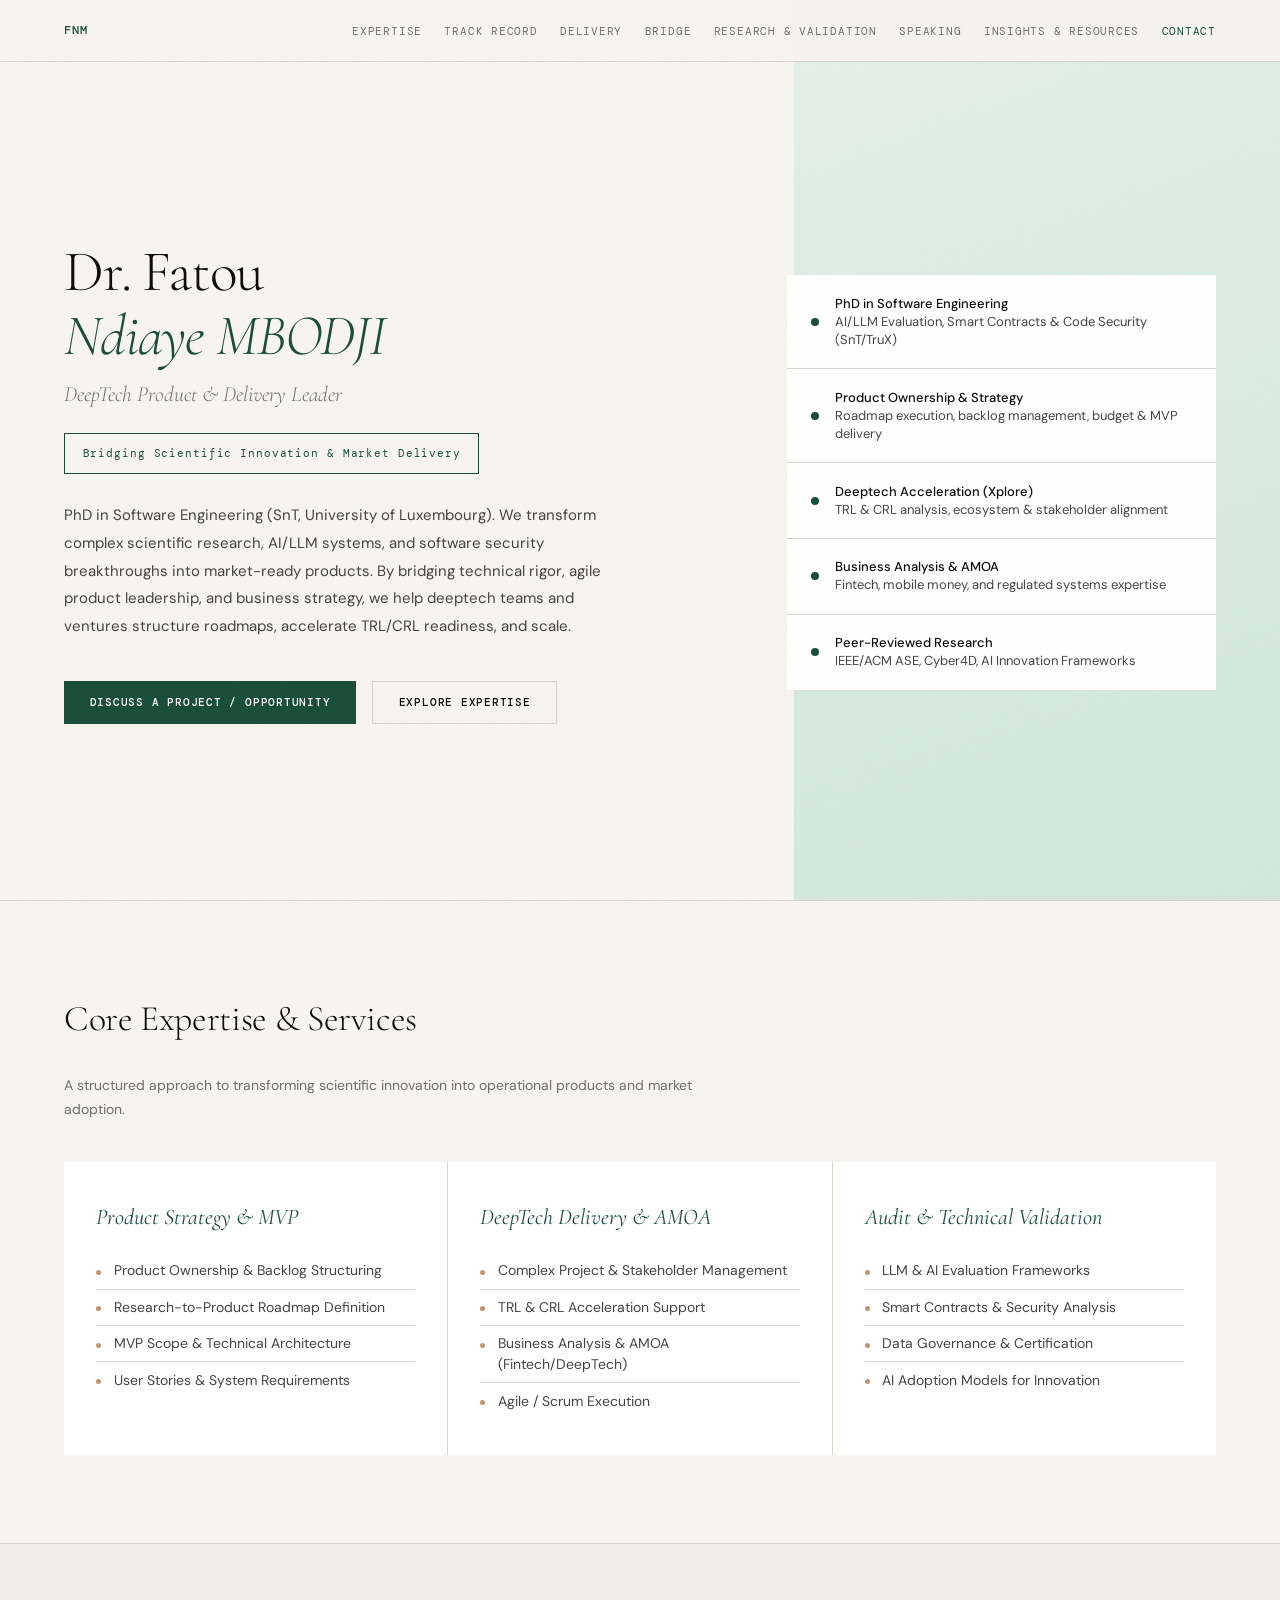
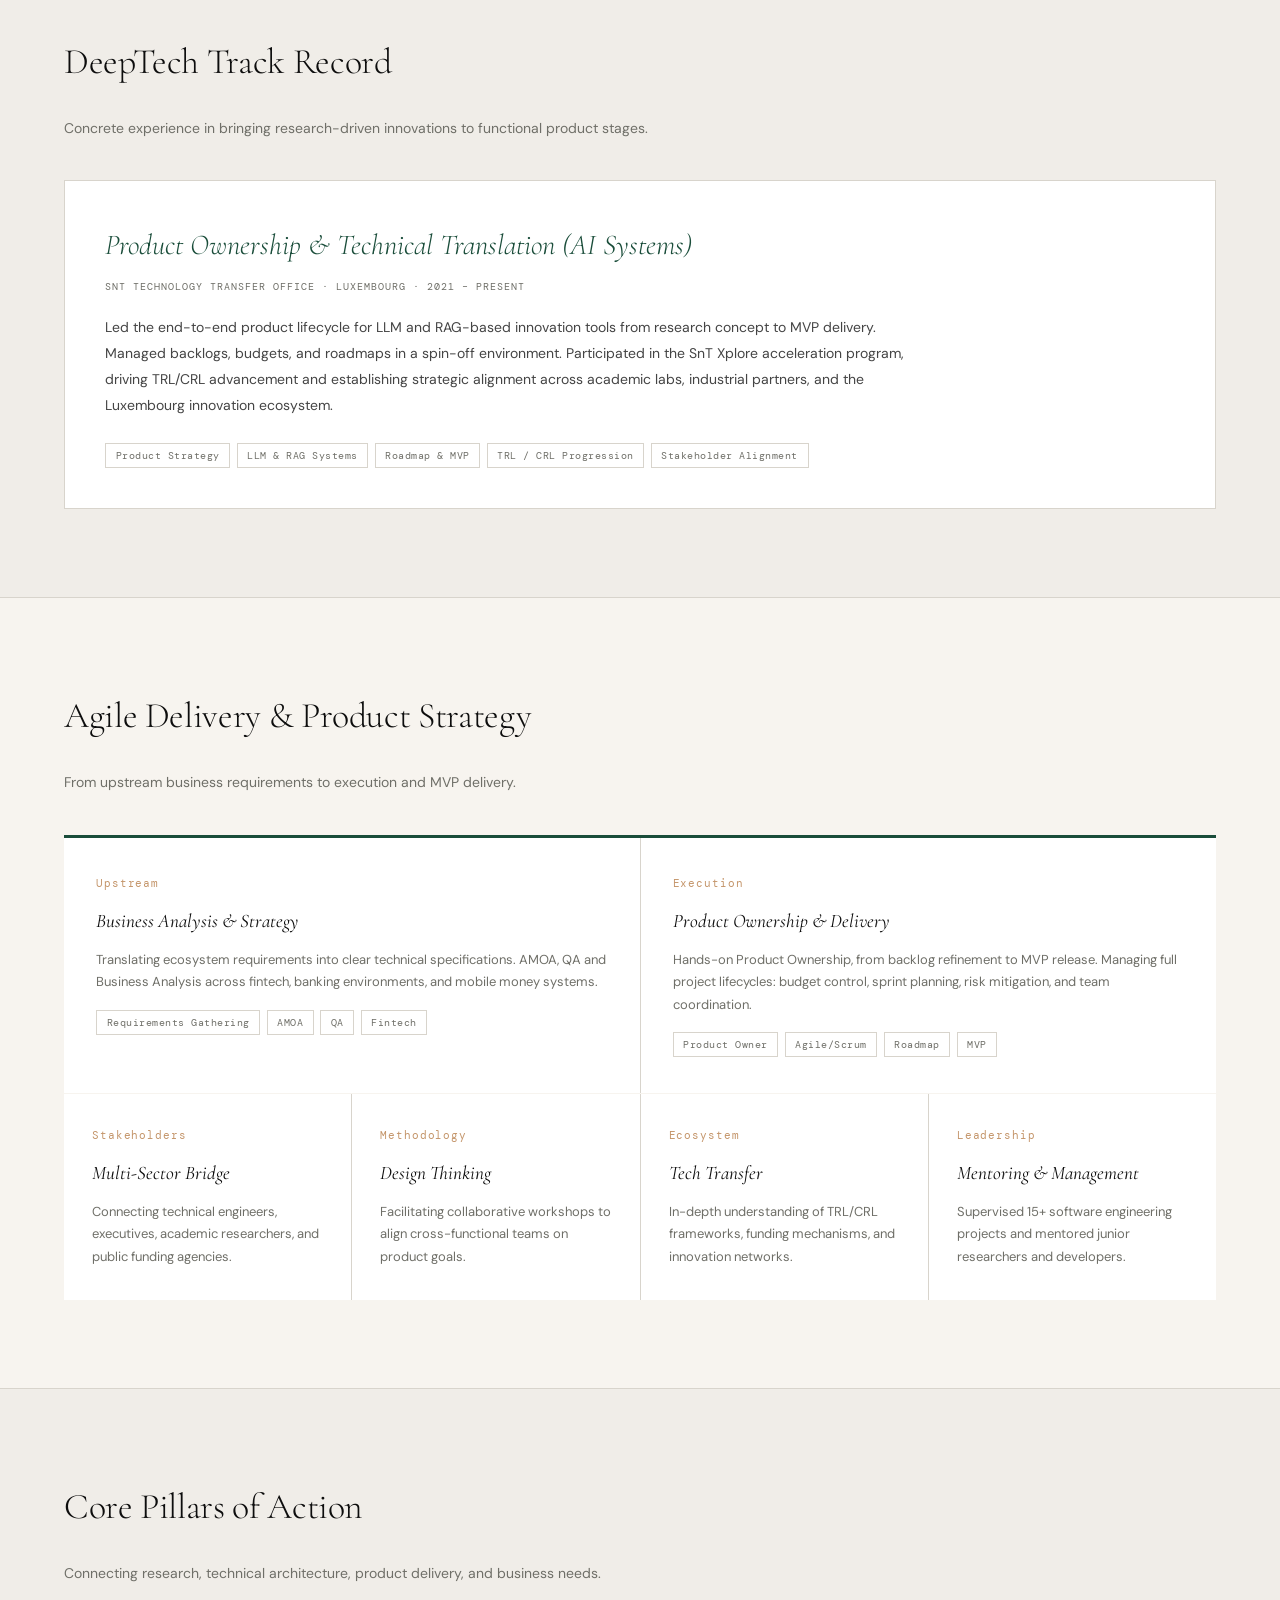
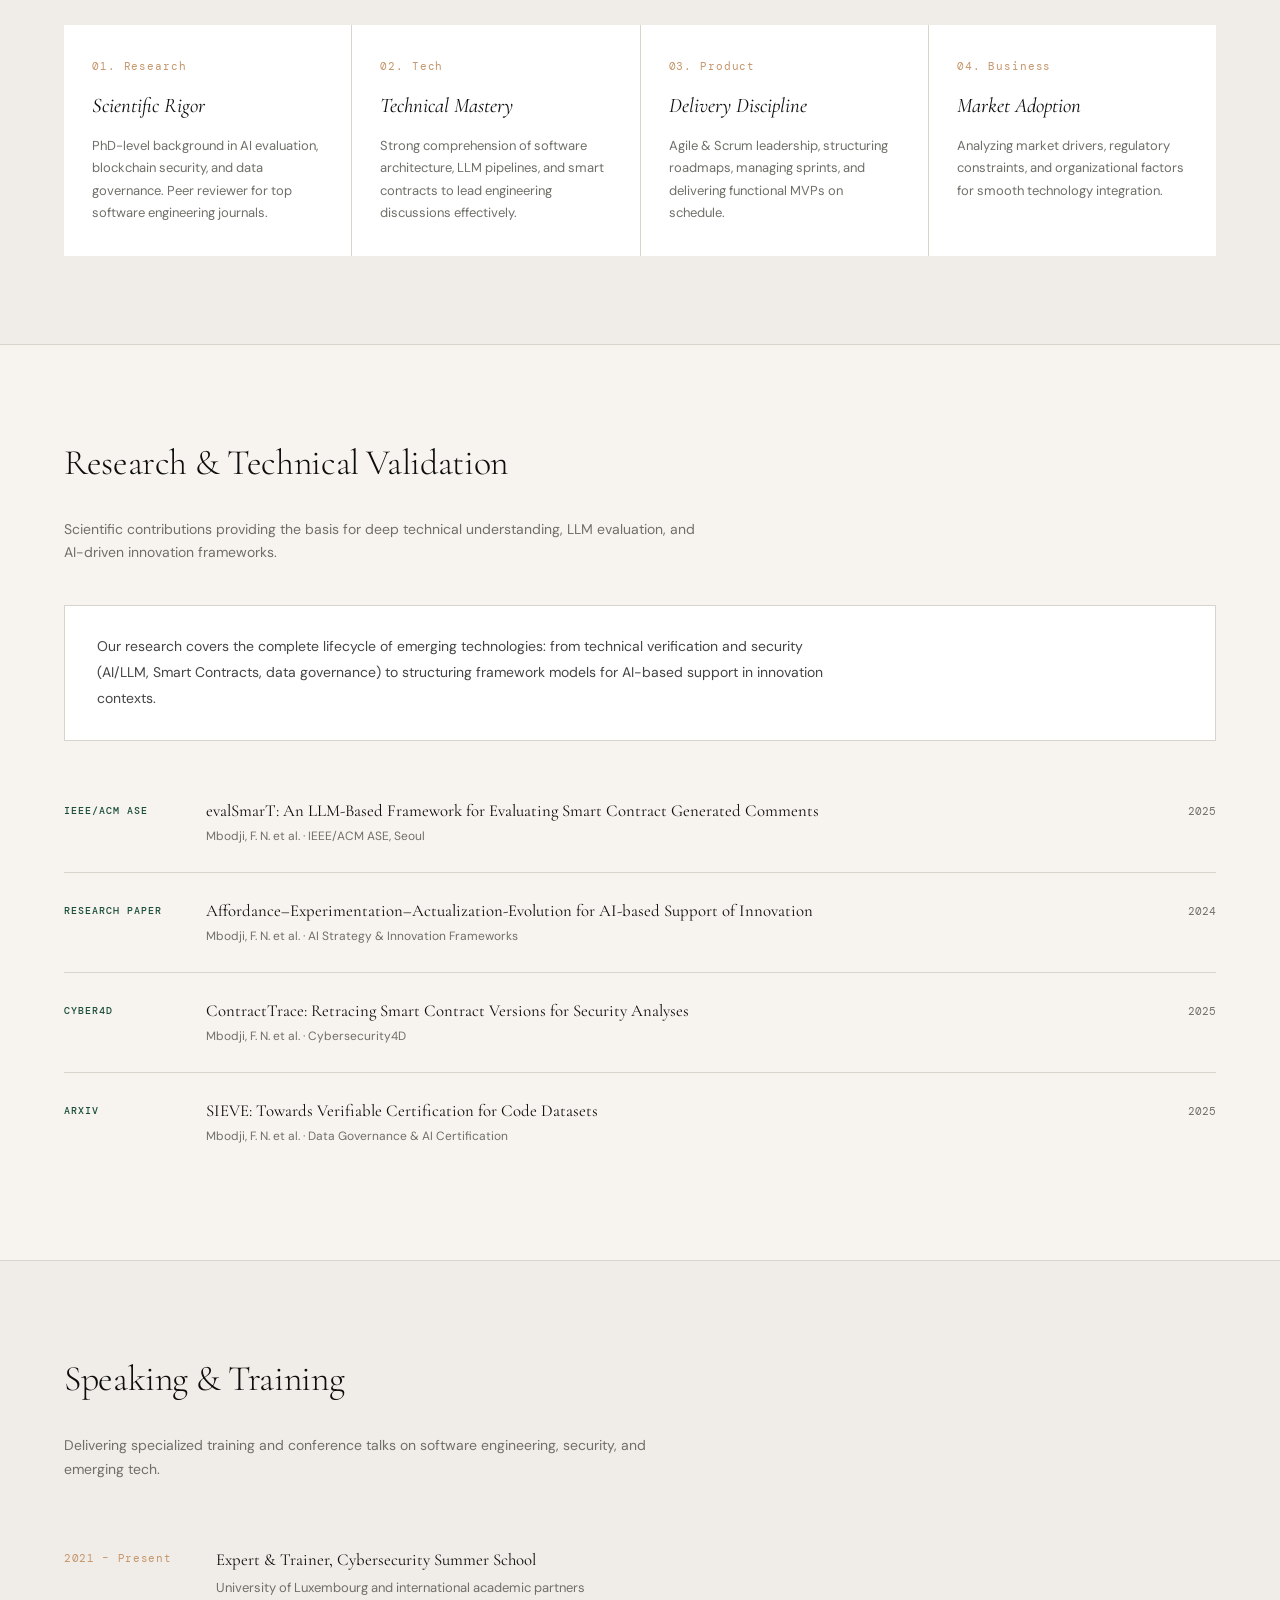
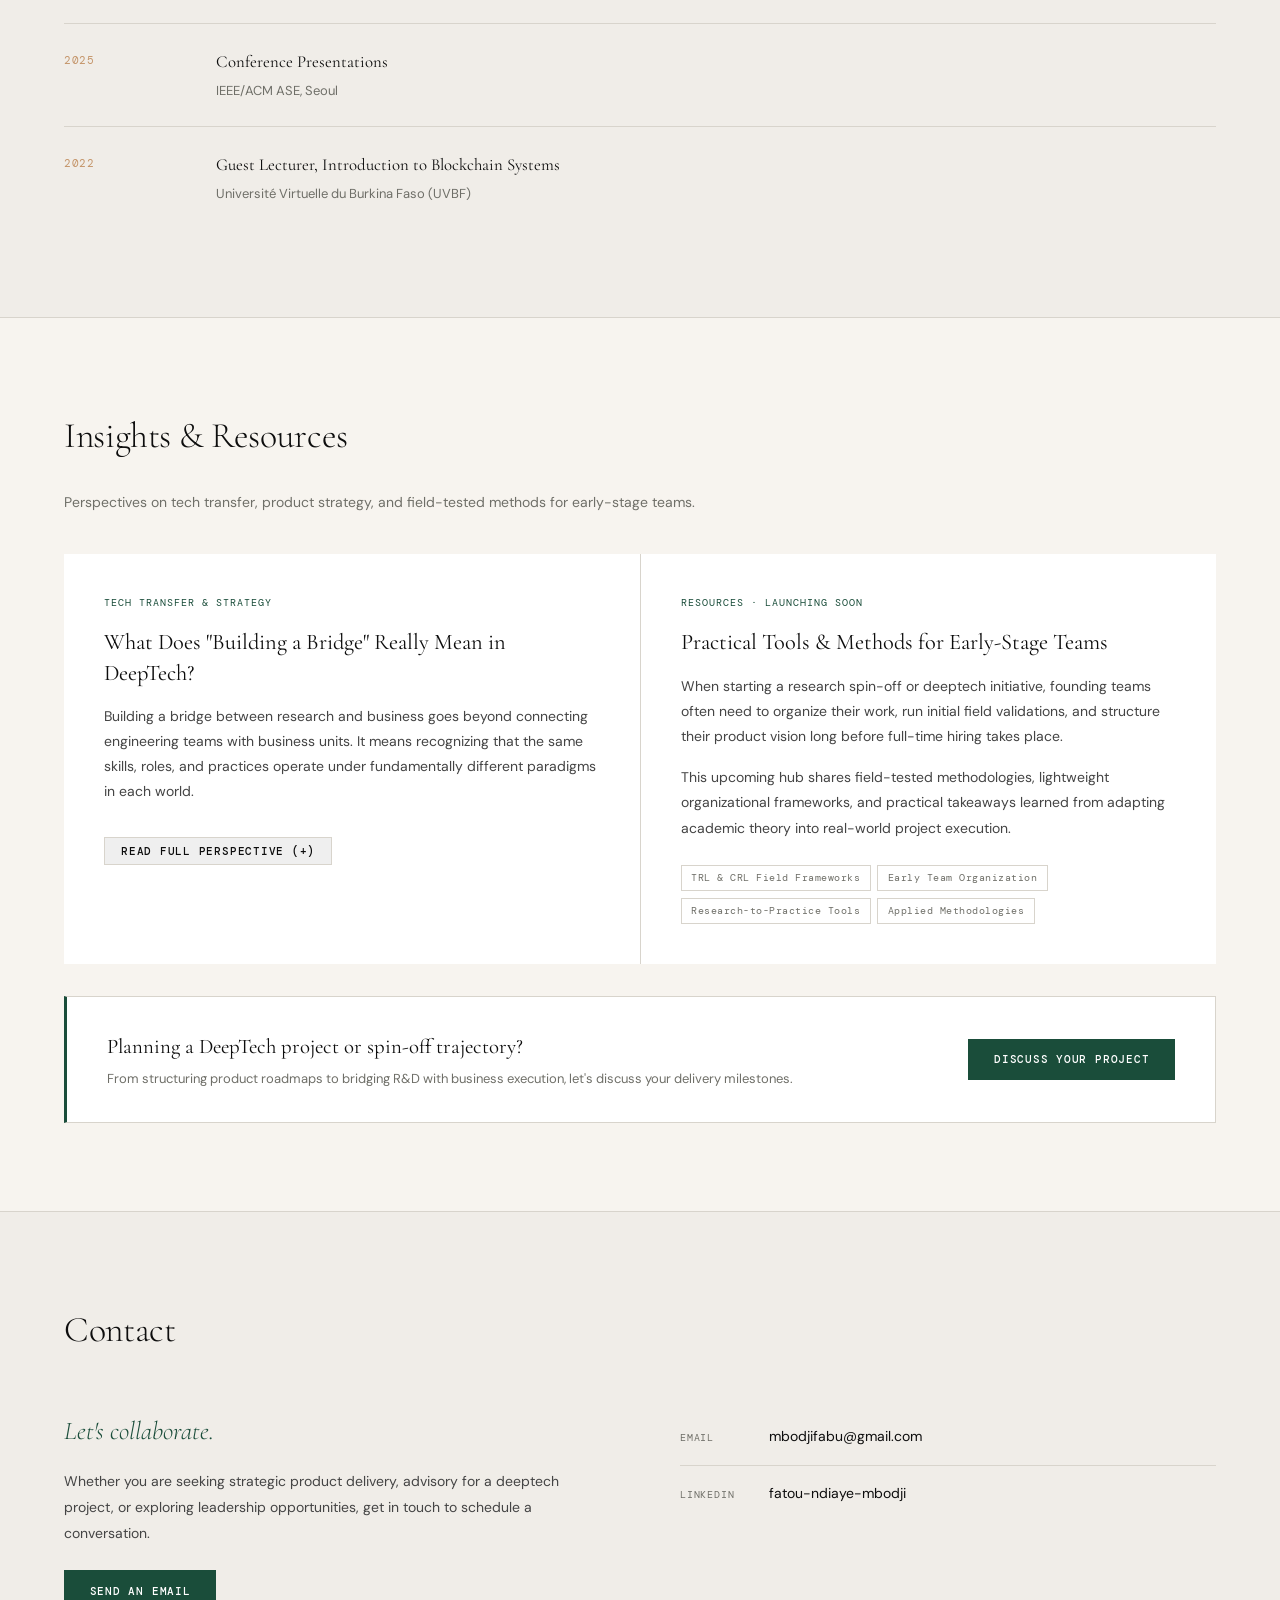
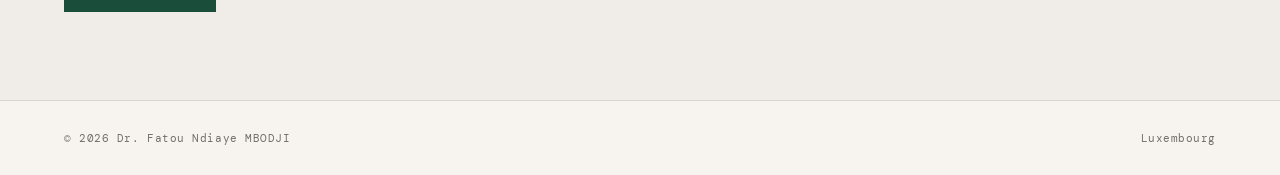
==== index.html @ 65223a31 "Refonte" ====
<!DOCTYPE html>
<html lang="en">
<head>
  <meta charset="UTF-8">
  <meta name="viewport" content="width=device-width, initial-scale=1.0">
  <title>Dr. Fatou Ndiaye MBODJI | DeepTech Product & Delivery Leader</title>
  <meta name="description" content="DeepTech Product & Delivery Leader. PhD in Software Engineering. Specializing in AI/LLM, Smart Contracts and Tech Translation. Luxembourg.">
  <link rel="preconnect" href="https://fonts.googleapis.com">
  <link href="https://fonts.googleapis.com/css2?family=Cormorant+Garamond:ital,wght@0,300;0,400;0,600;1,300;1,400&family=DM+Mono:wght@300;400;500&family=DM+Sans:wght@300;400;500;600&display=swap" rel="stylesheet">
  <style>
    :root {
      --ink: #0D0D0D;
      --paper: #F7F4EF;
      --accent: #1A4D3A;
      --accent-light: #2E7D5A;
      --warm: #C4956A;
      --muted: #6F6F68;
      --border: #D8D4CC;
      --bg-alt: #F0EDE8;
      --mono: 'DM Mono', monospace;
      --serif: 'Cormorant Garamond', Georgia, serif;
      --sans: 'DM Sans', sans-serif;
    }
    *, *::before, *::after { box-sizing: border-box; margin: 0; padding: 0; }
    html { scroll-behavior: smooth; }
    body { background: var(--paper); color: var(--ink); font-family: var(--sans); font-size: 15px; line-height: 1.7; overflow-x: hidden; }
    body::before { content: ''; position: fixed; inset: 0; background-image: url("data:image/svg+xml,%3Csvg viewBox='0 0 256 256' xmlns='http://www.w3.org/2000/svg'%3E%3Cfilter id='noise'%3E%3CfeTurbulence type='fractalNoise' baseFrequency='0.9' numOctaves='4' stitchTiles='stitch'/%3E%3C/filter%3E%3Crect width='100%25' height='100%25' filter='url(%23noise)' opacity='0.03'/%3E%3C/svg%3E"); pointer-events: none; z-index: 1000; opacity: 0.4; }
    a:focus-visible, .btn:focus-visible { outline: 2px solid var(--accent); outline-offset: 3px; }

    nav { position: fixed; top: 0; left: 0; right: 0; z-index: 100; display: flex; justify-content: space-between; align-items: center; padding: 1.1rem 4rem; background: rgba(247,244,239,0.93); backdrop-filter: blur(14px); border-bottom: 1px solid var(--border); }
    .nav-logo { font-family: var(--mono); font-size: 12px; color: var(--accent); letter-spacing: 0.1em; text-transform: uppercase; text-decoration: none; font-weight: 500; }
    .nav-links { display: flex; gap: 1.4rem; list-style: none; }
    .nav-links a { font-family: var(--mono); font-size: 11px; color: var(--muted); text-decoration: none; letter-spacing: 0.07em; text-transform: uppercase; transition: color 0.2s; }
    .nav-links a:hover, .nav-links a.active { color: var(--accent); }
    .nav-toggle { display: none; font-family: var(--mono); font-size: 11px; letter-spacing: 0.07em; text-transform: uppercase; background: none; border: 1px solid var(--border); color: var(--ink); padding: 0.4rem 0.9rem; cursor: pointer; }
    section[id] { scroll-margin-top: 4rem; }

    .hero { min-height: 100vh; padding: 9rem 4rem 5rem; display: grid; grid-template-columns: 1.2fr 0.8fr; gap: 5rem; align-items: center; position: relative; }
    .hero::after { content: ''; position: absolute; right: 0; top: 0; bottom: 0; width: 38%; background: linear-gradient(160deg, #E4EFE9 0%, #D0E6D9 100%); z-index: -1; }
    h1 { font-family: var(--serif); font-size: clamp(2.8rem, 4.5vw, 4.2rem); font-weight: 300; line-height: 1.1; letter-spacing: -0.02em; margin-bottom: 0.5rem; }
    h1 em { font-style: italic; color: var(--accent); }
    .hero-role { font-family: var(--serif); font-size: 1.35rem; font-weight: 300; color: var(--muted); font-style: italic; margin-bottom: 1.25rem; }
    .hero-formula { font-family: var(--mono); font-size: 11px; color: var(--accent); letter-spacing: 0.08em; padding: 0.65rem 1.1rem; border: 1px solid var(--accent); display: inline-block; margin-bottom: 1.75rem; }
    .hero-desc { font-size: 15px; color: #444; line-height: 1.85; max-width: 540px; margin-bottom: 2.5rem; }
    .hero-actions { display: flex; gap: 1rem; flex-wrap: wrap; }
    .btn { display: inline-flex; align-items: center; gap: 0.5rem; padding: 0.70rem 1.6rem; font-family: var(--mono); font-size: 11px; font-weight: 500; letter-spacing: 0.07em; text-transform: uppercase; text-decoration: none; transition: all 0.2s; }
    .btn-primary { background: var(--accent); color: white; }
    .btn-primary:hover { background: var(--accent-light); transform: translateY(-1px); }
    .btn-outline { border: 1px solid var(--border); color: var(--ink); }
    .btn-outline:hover { border-color: var(--ink); transform: translateY(-1px); }

    .hero-stats { display: flex; flex-direction: column; gap: 1px; background: var(--border); }
    .hero-stat { background: white; padding: 1.2rem 1.5rem; display: flex; align-items: center; gap: 1rem; }
    .stat-dot { width: 8px; height: 8px; border-radius: 50%; background: var(--accent); flex-shrink: 0; }
    .stat-text { font-size: 13px; color: #444; line-height: 1.4; }
    .stat-text strong { font-weight: 500; color: var(--ink); display: block; }

    section { padding: 5.5rem 4rem; border-top: 1px solid var(--border); }
    section.alt { background: var(--bg-alt); }
    .sec-header { display: flex; align-items: baseline; margin-bottom: 3rem; }
    h2 { font-family: var(--serif); font-size: clamp(1.8rem, 2.8vw, 2.6rem); font-weight: 300; letter-spacing: -0.01em; }
    .sec-desc { font-size: 14px; color: var(--muted); max-width: 640px; margin-top: -1.5rem; margin-bottom: 2.5rem; line-height: 1.7; }

    .contrib-grid { display: grid; grid-template-columns: repeat(3, 1fr); gap: 1px; background: var(--border); }
    .contrib-card { background: white; padding: 2.25rem 2rem; }
    .contrib-card h3 { font-family: var(--serif); font-size: 1.4rem; font-weight: 400; font-style: italic; color: var(--accent); margin-bottom: 1.1rem; }
    .contrib-card ul { list-style: none; }
    .contrib-card li { font-size: 14px; color: #444; padding: 0.45rem 0 0.45rem 1.1rem; border-bottom: 1px solid var(--border); position: relative; line-height: 1.5; }
    .contrib-card li:last-child { border-bottom: none; }
    .contrib-card li::before { content: ''; position: absolute; left: 0; top: 1.05rem; width: 5px; height: 5px; border-radius: 50%; background: var(--warm); }

    .pm-grid { display: grid; grid-template-columns: repeat(3, 1fr); gap: 1px; background: var(--border); }
    .pm-card { background: white; padding: 2rem 1.75rem; }
    .pm-card-num { font-family: var(--mono); font-size: 11px; color: var(--warm); letter-spacing: 0.08em; margin-bottom: 0.75rem; }
    .pm-card-title { font-family: var(--serif); font-size: 1.2rem; font-weight: 400; color: var(--ink); margin-bottom: 0.75rem; font-style: italic; }
    .pm-card-desc { font-size: 13px; color: var(--muted); line-height: 1.7; }
    .pm-card-tags { display: flex; flex-wrap: wrap; gap: 0.4rem; margin-top: 1rem; }
    .mini-tag { font-family: var(--mono); font-size: 10px; padding: 0.2rem 0.6rem; border: 1px solid var(--border); color: var(--muted); letter-spacing: 0.05em; }

    .chain { display: grid; grid-template-columns: 1fr 1fr; gap: 1px; background: var(--border); border-top: 3px solid var(--accent); margin-bottom: 1px; }
    .chain-step { background: white; padding: 2.25rem 2rem; }
    .pm-grid-4 { grid-template-columns: repeat(4, 1fr); }
    .bridge-grid { display: grid; grid-template-columns: repeat(4, 1fr); gap: 1px; background: var(--border); }
    .bridge-card { background: white; padding: 2rem 1.75rem; }
    .bridge-card-num { font-family: var(--mono); font-size: 11px; color: var(--warm); letter-spacing: 0.08em; margin-bottom: 0.75rem; }
    .bridge-card-title { font-family: var(--serif); font-size: 1.3rem; font-weight: 400; color: var(--ink); margin-bottom: 0.75rem; font-style: italic; }
    .bridge-card-desc { font-size: 13px; color: var(--muted); line-height: 1.7; }

    .pub-list { display: flex; flex-direction: column; }
    .pub-item { display: grid; grid-template-columns: 110px 1fr 80px; gap: 2rem; align-items: start; padding: 1.6rem 0; border-bottom: 1px solid var(--border); }
    .pub-item:last-child { border-bottom: none; }
    .pub-venue { font-family: var(--mono); font-size: 10px; font-weight: 500; color: var(--accent); letter-spacing: 0.1em; text-transform: uppercase; padding-top: 3px; }
    .pub-title { font-family: var(--serif); font-size: 1.05rem; color: var(--ink); margin-bottom: 4px; line-height: 1.4; }
    .pub-meta { font-size: 12px; color: var(--muted); }
    .pub-year { font-family: var(--mono); font-size: 11px; color: var(--muted); text-align: right; padding-top: 3px; }
    .phd-lead { background: white; border: 1px solid var(--border); padding: 1.75rem 2rem; margin-bottom: 2rem; }
    .phd-lead p { font-size: 14px; color: #444; line-height: 1.85; max-width: 760px; }

    .spin-block { background: white; border: 1px solid var(--border); padding: 2.5rem; }
    .spin-title { font-family: var(--serif); font-size: 1.8rem; font-weight: 300; color: var(--accent); font-style: italic; margin-bottom: 0.5rem; }
    .spin-tag { font-family: var(--mono); font-size: 10px; color: var(--muted); letter-spacing: 0.1em; text-transform: uppercase; margin-bottom: 1.25rem; }
    .spin-desc { font-size: 14px; color: #444; line-height: 1.85; max-width: 820px; }
    .spin-block .pm-card-tags { margin-top: 1.5rem; }

    .panels-grid { display: flex; flex-direction: column; }
    .panel-item { display: grid; grid-template-columns: 120px 1fr; gap: 2rem; padding: 1.5rem 0; border-bottom: 1px solid var(--border); align-items: start; }
    .panel-item:last-child { border-bottom: none; }
    .panel-date { font-family: var(--mono); font-size: 11px; color: var(--warm); letter-spacing: 0.06em; padding-top: 3px; }
    .panel-title { font-family: var(--serif); font-size: 1.05rem; color: var(--ink); margin-bottom: 3px; }
    .panel-event { font-size: 13px; color: var(--muted); }

    .insights-grid { display: grid; grid-template-columns: 1fr 1fr; gap: 1px; background: var(--border); }
    .insight-card { background: white; padding: 2.5rem; display: flex; flex-direction: column; gap: 1rem; }
    .insight-cat { font-family: var(--mono); font-size: 10px; color: var(--accent); letter-spacing: 0.1em; text-transform: uppercase; }
    .insight-title { font-family: var(--serif); font-size: 1.4rem; color: var(--ink); line-height: 1.35; font-weight: 400; }
    .insight-body { font-size: 14px; color: #444; line-height: 1.8; }
    .insight-body p { margin-bottom: 1rem; }
    .insight-list { list-style: none; margin: 1rem 0; }
    .insight-list li { font-size: 14px; color: #444; padding: 0.4rem 0 0.4rem 1.2rem; position: relative; line-height: 1.6; }
    .insight-list li::before { content: ''; position: absolute; left: 0; top: 0.95rem; width: 5px; height: 5px; border-radius: 50%; background: var(--warm); }

    .insight-cta { margin-top: 2rem; padding: 2rem 2.5rem; background: white; border: 1px solid var(--border); border-left: 3px solid var(--accent); display: flex; justify-content: space-between; align-items: center; gap: 2rem; flex-wrap: wrap; }
    .insight-cta h4 { font-family: var(--serif); font-size: 1.3rem; font-weight: 400; color: var(--ink); margin-bottom: 0.25rem; }
    .insight-cta p { font-size: 13px; color: var(--muted); margin: 0; }

    .contact-grid { display: grid; grid-template-columns: 1fr 1fr; gap: 5rem; align-items: start; }
    .contact-text h3 { font-family: var(--serif); font-size: 1.6rem; font-weight: 300; font-style: italic; color: var(--accent); margin-bottom: 1rem; }
    .contact-text p { font-size: 14px; color: #444; line-height: 1.85; margin-bottom: 1rem; }
    .contact-links { display: flex; flex-direction: column; }
    .c-link { display: flex; align-items: center; gap: 1.5rem; padding: 1rem 0; border-bottom: 1px solid var(--border); text-decoration: none; color: var(--ink); transition: color 0.2s; }
    .c-link:last-child { border-bottom: none; }
    .c-link:hover { color: var(--accent); }
    .c-label { font-family: var(--mono); font-size: 10px; color: var(--muted); letter-spacing: 0.08em; text-transform: uppercase; width: 65px; flex-shrink: 0; }
    .c-val { font-size: 14px; }

    footer { padding: 1.75rem 4rem; border-top: 1px solid var(--border); display: flex; justify-content: space-between; align-items: center; }
    footer p { font-family: var(--mono); font-size: 11px; color: var(--muted); letter-spacing: 0.05em; }

    @media (max-width: 960px) {
      nav { padding: 1rem 1.5rem; }
      .nav-toggle { display: block; }
      .nav-links { display: none; position: absolute; top: 100%; left: 0; right: 0; flex-direction: column; gap: 0; background: var(--paper); border-bottom: 1px solid var(--border); padding: 0.5rem 1.5rem 1rem; }
      .nav-links.open { display: flex; }
      .nav-links a { display: block; padding: 0.7rem 0; font-size: 12px; }
      .hero { grid-template-columns: 1fr; padding: 7rem 1.5rem 3rem; gap: 3rem; }
      .hero::after { display: none; }
      section { padding: 4rem 1.5rem; }
      .contrib-grid, .pm-grid, .pm-grid-4, .bridge-grid, .insights-grid { grid-template-columns: 1fr; }
      .chain { grid-template-columns: 1fr; }
      .pub-item { grid-template-columns: 1fr; gap: 0.4rem; }
      .pub-year { display: none; }
      .panel-item { grid-template-columns: 1fr; gap: 0.3rem; }
      .contact-grid { grid-template-columns: 1fr; gap: 2.5rem; }
      .spin-block { padding: 1.75rem; }
      .insight-cta { flex-direction: column; align-items: flex-start; gap: 1rem; }
      footer { flex-direction: column; gap: 0.5rem; padding: 1.5rem; }
    }
  </style>
</head>
<body>

<nav>
  <a href="#top" class="nav-logo">FNM</a>
  <button class="nav-toggle" aria-label="Menu" aria-expanded="false" aria-controls="nav-links">Menu</button>
  <ul class="nav-links" id="nav-links">
    <li><a href="#expertise">Expertise</a></li>
    <li><a href="#spinoff">Track Record</a></li>
    <li><a href="#pm">Delivery</a></li>
    <li><a href="#across">Bridge</a></li>
    <li><a href="#research">Research & Validation</a></li>
    <li><a href="#speaking">Speaking</a></li>
    <li><a href="#insights">Insights & Resources</a></li>
    <li><a href="#contact">Contact</a></li>
  </ul>
</nav>

<section class="hero" id="top">
  <div>
    <h1>Dr. Fatou<br><em>Ndiaye MBODJI</em></h1>
    <p class="hero-role">DeepTech Product & Delivery Leader</p>
    <div class="hero-formula">Bridging Scientific Innovation & Market Delivery</div>
    <p class="hero-desc">PhD in Software Engineering (SnT, University of Luxembourg). We transform complex scientific research, AI/LLM systems, and software security breakthroughs into market-ready products. By bridging technical rigor, agile product leadership, and business strategy, we help deeptech teams and ventures structure roadmaps, accelerate TRL/CRL readiness, and scale.</p>
    <div class="hero-actions">
      <a href="#contact" class="btn btn-primary">Discuss a Project / Opportunity</a>
      <a href="#expertise" class="btn btn-outline">Explore Expertise</a>
    </div>
  </div>
  <div class="hero-stats">
    <div class="hero-stat">
      <div class="stat-dot"></div>
      <div class="stat-text"><strong>PhD in Software Engineering</strong>AI/LLM Evaluation, Smart Contracts & Code Security (SnT/TruX)</div>
    </div>
    <div class="hero-stat">
      <div class="stat-dot"></div>
      <div class="stat-text"><strong>Product Ownership & Strategy</strong>Roadmap execution, backlog management, budget & MVP delivery</div>
    </div>
    <div class="hero-stat">
      <div class="stat-dot"></div>
      <div class="stat-text"><strong>Deeptech Acceleration (Xplore)</strong>TRL & CRL analysis, ecosystem & stakeholder alignment</div>
    </div>
    <div class="hero-stat">
      <div class="stat-dot"></div>
      <div class="stat-text"><strong>Business Analysis & AMOA</strong>Fintech, mobile money, and regulated systems expertise</div>
    </div>
    <div class="hero-stat">
      <div class="stat-dot"></div>
      <div class="stat-text"><strong>Peer-Reviewed Research</strong>IEEE/ACM ASE, Cyber4D, AI Innovation Frameworks</div>
    </div>
  </div>
</section>

<section id="expertise">
  <div class="sec-header"><h2>Core Expertise & Services</h2></div>
  <p class="sec-desc">A structured approach to transforming scientific innovation into operational products and market adoption.</p>
  <div class="contrib-grid">
    <div class="contrib-card">
      <h3>Product Strategy & MVP</h3>
      <ul>
        <li>Product Ownership & Backlog Structuring</li>
        <li>Research-to-Product Roadmap Definition</li>
        <li>MVP Scope & Technical Architecture</li>
        <li>User Stories & System Requirements</li>
      </ul>
    </div>
    <div class="contrib-card">
      <h3>DeepTech Delivery & AMOA</h3>
      <ul>
        <li>Complex Project & Stakeholder Management</li>
        <li>TRL & CRL Acceleration Support</li>
        <li>Business Analysis & AMOA (Fintech/DeepTech)</li>
        <li>Agile / Scrum Execution</li>
      </ul>
    </div>
    <div class="contrib-card">
      <h3>Audit & Technical Validation</h3>
      <ul>
        <li>LLM & AI Evaluation Frameworks</li>
        <li>Smart Contracts & Security Analysis</li>
        <li>Data Governance & Certification</li>
        <li>AI Adoption Models for Innovation</li>
      </ul>
    </div>
  </div>
</section>

<section id="spinoff" class="alt">
  <div class="sec-header"><h2>DeepTech Track Record</h2></div>
  <p class="sec-desc">Concrete experience in bringing research-driven innovations to functional product stages.</p>
  <div class="spin-block">
    <div class="spin-title">Product Ownership & Technical Translation (AI Systems)</div>
    <div class="spin-tag">SnT Technology Transfer Office · Luxembourg · 2021 – Present</div>
    <p class="spin-desc">Led the end-to-end product lifecycle for LLM and RAG-based innovation tools from research concept to MVP delivery. Managed backlogs, budgets, and roadmaps in a spin-off environment. Participated in the SnT Xplore acceleration program, driving TRL/CRL advancement and establishing strategic alignment across academic labs, industrial partners, and the Luxembourg innovation ecosystem.</p>
    <div class="pm-card-tags">
      <span class="mini-tag">Product Strategy</span>
      <span class="mini-tag">LLM & RAG Systems</span>
      <span class="mini-tag">Roadmap & MVP</span>
      <span class="mini-tag">TRL / CRL Progression</span>
      <span class="mini-tag">Stakeholder Alignment</span>
    </div>
  </div>
</section>

<section id="pm">
  <div class="sec-header"><h2>Agile Delivery & Product Strategy</h2></div>
  <p class="sec-desc">From upstream business requirements to execution and MVP delivery.</p>
  <div class="chain">
    <div class="chain-step">
      <div class="pm-card-num">Upstream</div>
      <div class="pm-card-title">Business Analysis & Strategy</div>
      <div class="pm-card-desc">Translating ecosystem requirements into clear technical specifications. AMOA, QA and Business Analysis across fintech, banking environments, and mobile money systems.</div>
      <div class="pm-card-tags"><span class="mini-tag">Requirements Gathering</span><span class="mini-tag">AMOA</span><span class="mini-tag">QA</span><span class="mini-tag">Fintech</span></div>
    </div>
    <div class="chain-step">
      <div class="pm-card-num">Execution</div>
      <div class="pm-card-title">Product Ownership & Delivery</div>
      <div class="pm-card-desc">Hands-on Product Ownership, from backlog refinement to MVP release. Managing full project lifecycles: budget control, sprint planning, risk mitigation, and team coordination.</div>
      <div class="pm-card-tags"><span class="mini-tag">Product Owner</span><span class="mini-tag">Agile/Scrum</span><span class="mini-tag">Roadmap</span><span class="mini-tag">MVP</span></div>
    </div>
  </div>
  <div class="pm-grid pm-grid-4">
    <div class="pm-card">
      <div class="pm-card-num">Stakeholders</div>
      <div class="pm-card-title">Multi-Sector Bridge</div>
      <div class="pm-card-desc">Connecting technical engineers, executives, academic researchers, and public funding agencies.</div>
    </div>
    <div class="pm-card">
      <div class="pm-card-num">Methodology</div>
      <div class="pm-card-title">Design Thinking</div>
      <div class="pm-card-desc">Facilitating collaborative workshops to align cross-functional teams on product goals.</div>
    </div>
    <div class="pm-card">
      <div class="pm-card-num">Ecosystem</div>
      <div class="pm-card-title">Tech Transfer</div>
      <div class="pm-card-desc">In-depth understanding of TRL/CRL frameworks, funding mechanisms, and innovation networks.</div>
    </div>
    <div class="pm-card">
      <div class="pm-card-num">Leadership</div>
      <div class="pm-card-title">Mentoring & Management</div>
      <div class="pm-card-desc">Supervised 15+ software engineering projects and mentored junior researchers and developers.</div>
    </div>
  </div>
</section>

<section id="across" class="alt">
  <div class="sec-header"><h2>Core Pillars of Action</h2></div>
  <p class="sec-desc">Connecting research, technical architecture, product delivery, and business needs.</p>
  <div class="bridge-grid">
    <div class="bridge-card">
      <div class="bridge-card-num">01. Research</div>
      <div class="bridge-card-title">Scientific Rigor</div>
      <div class="bridge-card-desc">PhD-level background in AI evaluation, blockchain security, and data governance. Peer reviewer for top software engineering journals.</div>
    </div>
    <div class="bridge-card">
      <div class="bridge-card-num">02. Tech</div>
      <div class="bridge-card-title">Technical Mastery</div>
      <div class="bridge-card-desc">Strong comprehension of software architecture, LLM pipelines, and smart contracts to lead engineering discussions effectively.</div>
    </div>
    <div class="bridge-card">
      <div class="bridge-card-num">03. Product</div>
      <div class="bridge-card-title">Delivery Discipline</div>
      <div class="bridge-card-desc">Agile & Scrum leadership, structuring roadmaps, managing sprints, and delivering functional MVPs on schedule.</div>
    </div>
    <div class="bridge-card">
      <div class="bridge-card-num">04. Business</div>
      <div class="bridge-card-title">Market Adoption</div>
      <div class="bridge-card-desc">Analyzing market drivers, regulatory constraints, and organizational factors for smooth technology integration.</div>
    </div>
  </div>
</section>

<section id="research">
  <div class="sec-header"><h2>Research & Technical Validation</h2></div>
  <p class="sec-desc">Scientific contributions providing the basis for deep technical understanding, LLM evaluation, and AI-driven innovation frameworks.</p>
  <div class="phd-lead">
    <p>Our research covers the complete lifecycle of emerging technologies: from technical verification and security (AI/LLM, Smart Contracts, data governance) to structuring framework models for AI-based support in innovation contexts.</p>
  </div>
  <div class="pub-list">
    <div class="pub-item">
      <div class="pub-venue">IEEE/ACM ASE</div>
      <div><div class="pub-title">evalSmarT: An LLM-Based Framework for Evaluating Smart Contract Generated Comments</div><div class="pub-meta">Mbodji, F. N. et al. · IEEE/ACM ASE, Seoul</div></div>
      <div class="pub-year">2025</div>
    </div>
    <div class="pub-item">
      <div class="pub-venue">Research Paper</div>
      <div><div class="pub-title">Affordance–Experimentation–Actualization-Evolution for AI-based Support of Innovation</div><div class="pub-meta">Mbodji, F. N. et al. · AI Strategy & Innovation Frameworks</div></div>
      <div class="pub-year">2024</div>
    </div>
    <div class="pub-item">
      <div class="pub-venue">Cyber4D</div>
      <div><div class="pub-title">ContractTrace: Retracing Smart Contract Versions for Security Analyses</div><div class="pub-meta">Mbodji, F. N. et al. · Cybersecurity4D</div></div>
      <div class="pub-year">2025</div>
    </div>
    <div class="pub-item">
      <div class="pub-venue">arXiv</div>
      <div><div class="pub-title">SIEVE: Towards Verifiable Certification for Code Datasets</div><div class="pub-meta">Mbodji, F. N. et al. · Data Governance & AI Certification</div></div>
      <div class="pub-year">2025</div>
    </div>
  </div>
</section>

<section id="speaking" class="alt">
  <div class="sec-header"><h2>Speaking & Training</h2></div>
  <p class="sec-desc">Delivering specialized training and conference talks on software engineering, security, and emerging tech.</p>
  <div class="panels-grid">
    <div class="panel-item">
      <div class="panel-date">2021 – Present</div>
      <div><div class="panel-title">Expert & Trainer, Cybersecurity Summer School</div><div class="panel-event">University of Luxembourg and international academic partners</div></div>
    </div>
    <div class="panel-item">
      <div class="panel-date">2025</div>
      <div><div class="panel-title">Conference Presentations</div><div class="panel-event">IEEE/ACM ASE, Seoul</div></div>
    </div>
    <div class="panel-item">
      <div class="panel-date">2022</div>
      <div><div class="panel-title">Guest Lecturer, Introduction to Blockchain Systems</div><div class="panel-event">Université Virtuelle du Burkina Faso (UVBF)</div></div>
    </div>
  </div>
</section>

<section id="insights">
  <div class="sec-header"><h2>Insights & Resources</h2></div>
  <p class="sec-desc">Perspectives on tech transfer, product strategy, and field-tested methods for early-stage teams.</p>
  
  <div class="insights-grid">
    <!-- Carte 1 : L'article stratégique -->
    <div class="insight-card">
      <div class="insight-cat">Tech Transfer & Strategy</div>
      <div class="insight-title">What Does "Building a Bridge" Really Mean in DeepTech?</div>
      <div class="insight-body">
        <p>Building a bridge between research and business goes beyond connecting engineering teams with business units. It means recognizing that the same skills, roles, and practices operate under fundamentally different paradigms in each world.</p>
        
        <div id="more-insight" style="display: none; margin-top: 1rem;">
          <ul class="insight-list">
            <li>Managing a research team differs from leading a business delivery unit.</li>
            <li>Collaborating with an academic co-author is not the same as working with a corporate partner.</li>
            <li>Responding to a peer reviewer requires a different mindset than satisfying a commercial client.</li>
            <li>Communicating with a scientific audience demands rigour, while communicating with executives demands clarity and impact.</li>
            <li>University teaching builds knowledge, whereas professional training develops operational practice.</li>
          </ul>
          <p>In software engineering, this function mirrors the role of <strong>AMOA (Business Analysis & Strategy)</strong>: understanding technical architecture and business objectives to enable smooth collaboration across teams.</p>
          <p>For deeptech ventures and research spin-offs, being a bridge means identifying these differences and adapting existing academic excellence into scalable, market-ready operations.</p>
        </div>

        <button onclick="toggleInsight()" id="read-more-btn" class="btn btn-outline" style="margin-top: 1rem; cursor: pointer; padding: 0.4rem 1rem;">Read full perspective (+)</button>
      </div>
    </div>

    <!-- Carte 2 : La Toolbox / Partage d'expérience (Coming Soon) -->
    <div class="insight-card">
      <div class="insight-cat">Resources · Launching Soon</div>
      <div class="insight-title">Practical Tools & Methods for Early-Stage Teams</div>
      <div class="insight-body">
        <p>When starting a research spin-off or deeptech initiative, founding teams often need to organize their work, run initial field validations, and structure their product vision long before full-time hiring takes place.</p>
        <p>This upcoming hub shares field-tested methodologies, lightweight organizational frameworks, and practical takeaways learned from adapting academic theory into real-world project execution.</p>
        
        <div class="pm-card-tags" style="margin-top: 1.5rem;">
          <span class="mini-tag">TRL & CRL Field Frameworks</span>
          <span class="mini-tag">Early Team Organization</span>
          <span class="mini-tag">Research-to-Practice Tools</span>
          <span class="mini-tag">Applied Methodologies</span>
        </div>
      </div>
    </div>
  </div>

  <div class="insight-cta">
    <div>
      <h4>Planning a DeepTech project or spin-off trajectory?</h4>
      <p>From structuring product roadmaps to bridging R&D with business execution, let's discuss your delivery milestones.</p>
    </div>
    <a href="#contact" class="btn btn-primary" style="white-space: nowrap;">Discuss Your Project</a>
  </div>
</section>

<section id="contact" class="alt">
  <div class="sec-header"><h2>Contact</h2></div>
  <div class="contact-grid">
    <div class="contact-text">
      <h3>Let's collaborate.</h3>
      <p>Whether you are seeking strategic product delivery, advisory for a deeptech project, or exploring leadership opportunities, get in touch to schedule a conversation.</p>
      <a href="mailto:mbodjifabu@gmail.com" class="btn btn-primary" style="margin-top:0.5rem;">Send an Email</a>
    </div>
    <div class="contact-links">
      <a href="mailto:mbodjifabu@gmail.com" class="c-link"><span class="c-label">Email</span><span class="c-val">mbodjifabu@gmail.com</span></a>
      <a href="https://linkedin.com/in/fatou-ndiaye-mbodji-131728228" target="_blank" rel="noopener" class="c-link"><span class="c-label">LinkedIn</span><span class="c-val">fatou-ndiaye-mbodji</span></a>
    </div>
  </div>
</section>

<footer>
  <p>© 2026 Dr. Fatou Ndiaye MBODJI</p>
  <p>Luxembourg</p>
</footer>

<script>
  (function () {
    var btn = document.querySelector('.nav-toggle');
    var list = document.getElementById('nav-links');
    var links = list.querySelectorAll('a');
    btn.addEventListener('click', function () {
      var open = list.classList.toggle('open');
      btn.setAttribute('aria-expanded', open);
    });
    links.forEach(function (a) { a.addEventListener('click', function () { list.classList.remove('open'); btn.setAttribute('aria-expanded', 'false'); }); });
    if ('IntersectionObserver' in window) {
      var io = new IntersectionObserver(function (entries) {
        entries.forEach(function (e) {
          if (e.isIntersecting) {
            links.forEach(function (a) { a.classList.toggle('active', a.getAttribute('href') === '#' + e.target.id); });
          }
        });
      }, { rootMargin: '-40% 0px -55% 0px' });
      links.forEach(function (a) { var t = document.querySelector(a.getAttribute('href')); if (t) io.observe(t); });
    }
  })();

  function toggleInsight() {
    var content = document.getElementById("more-insight");
    var btn = document.getElementById("read-more-btn");
    if (content.style.display === "none") {
      content.style.display = "block";
      btn.innerHTML = "Show less (-)";
    } else {
      content.style.display = "none";
      btn.innerHTML = "Read full perspective (+)";
    }
  }
</script>

</body>
</html>
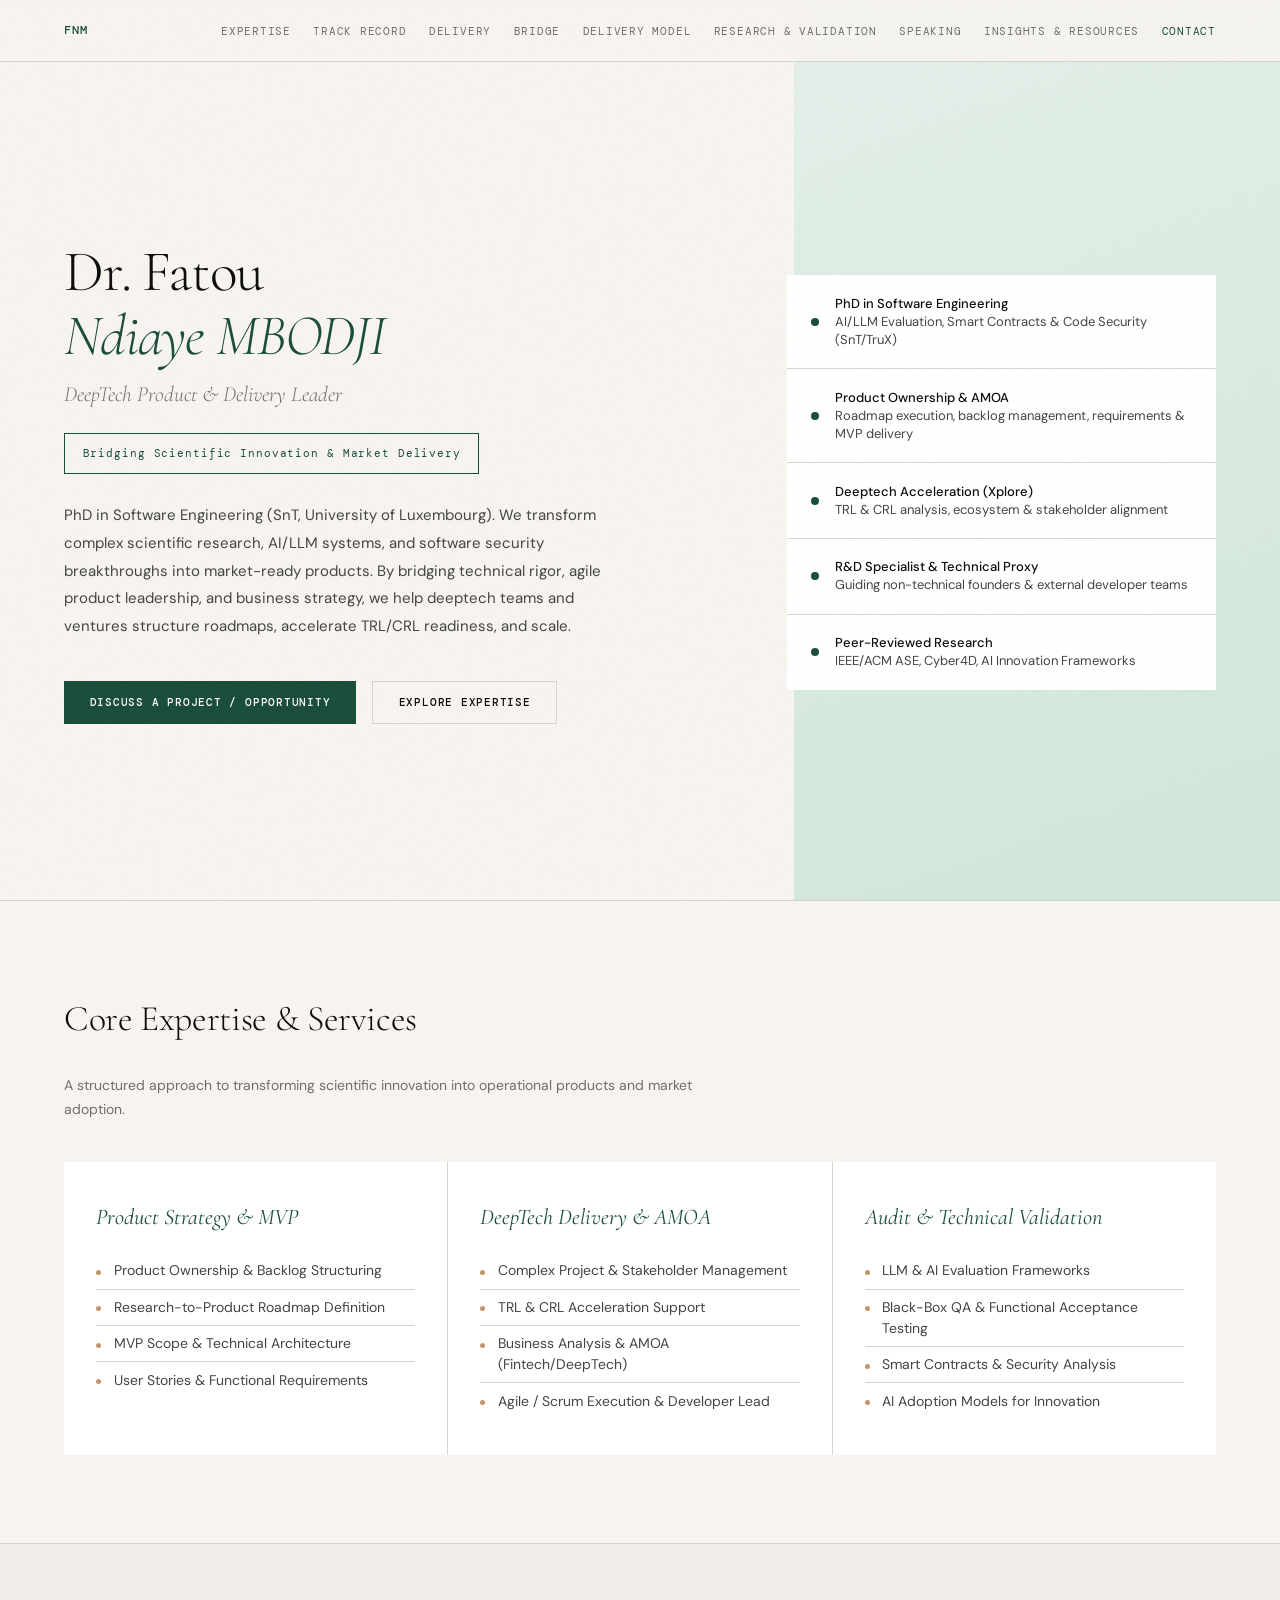
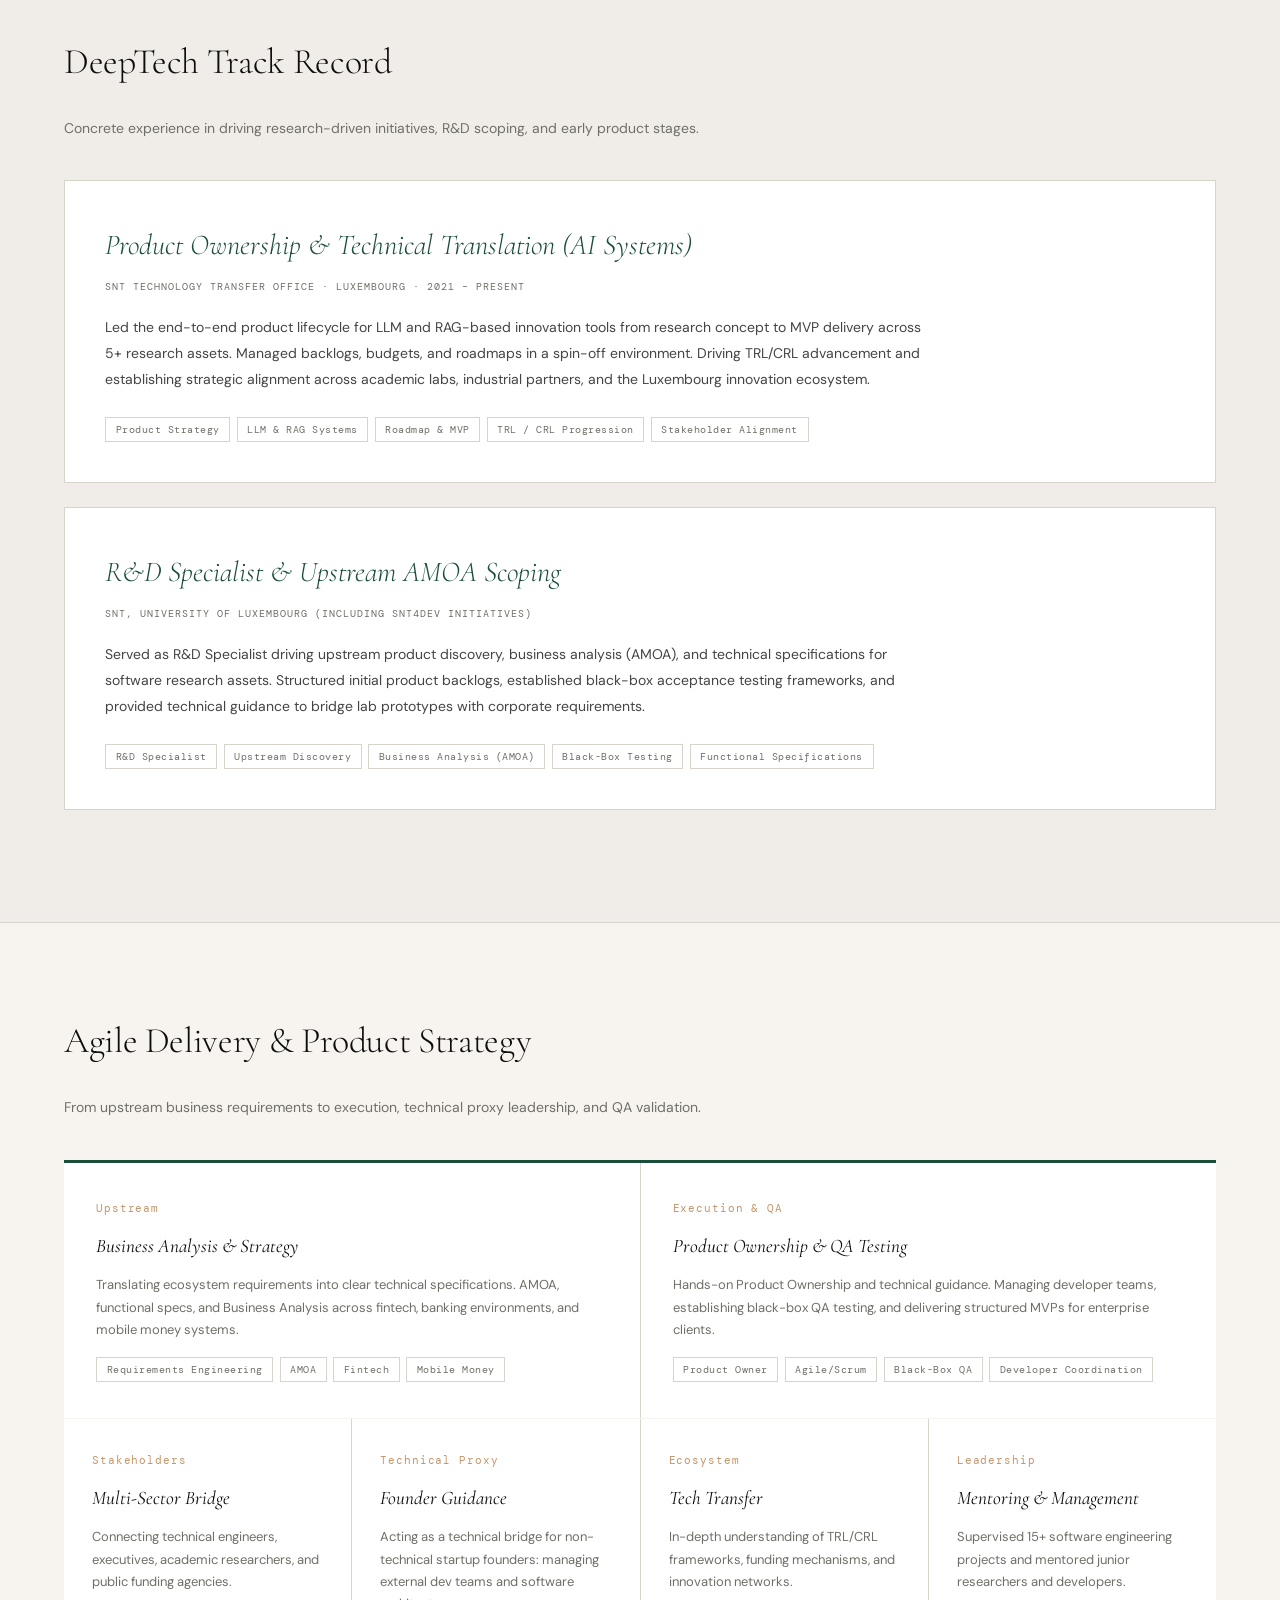
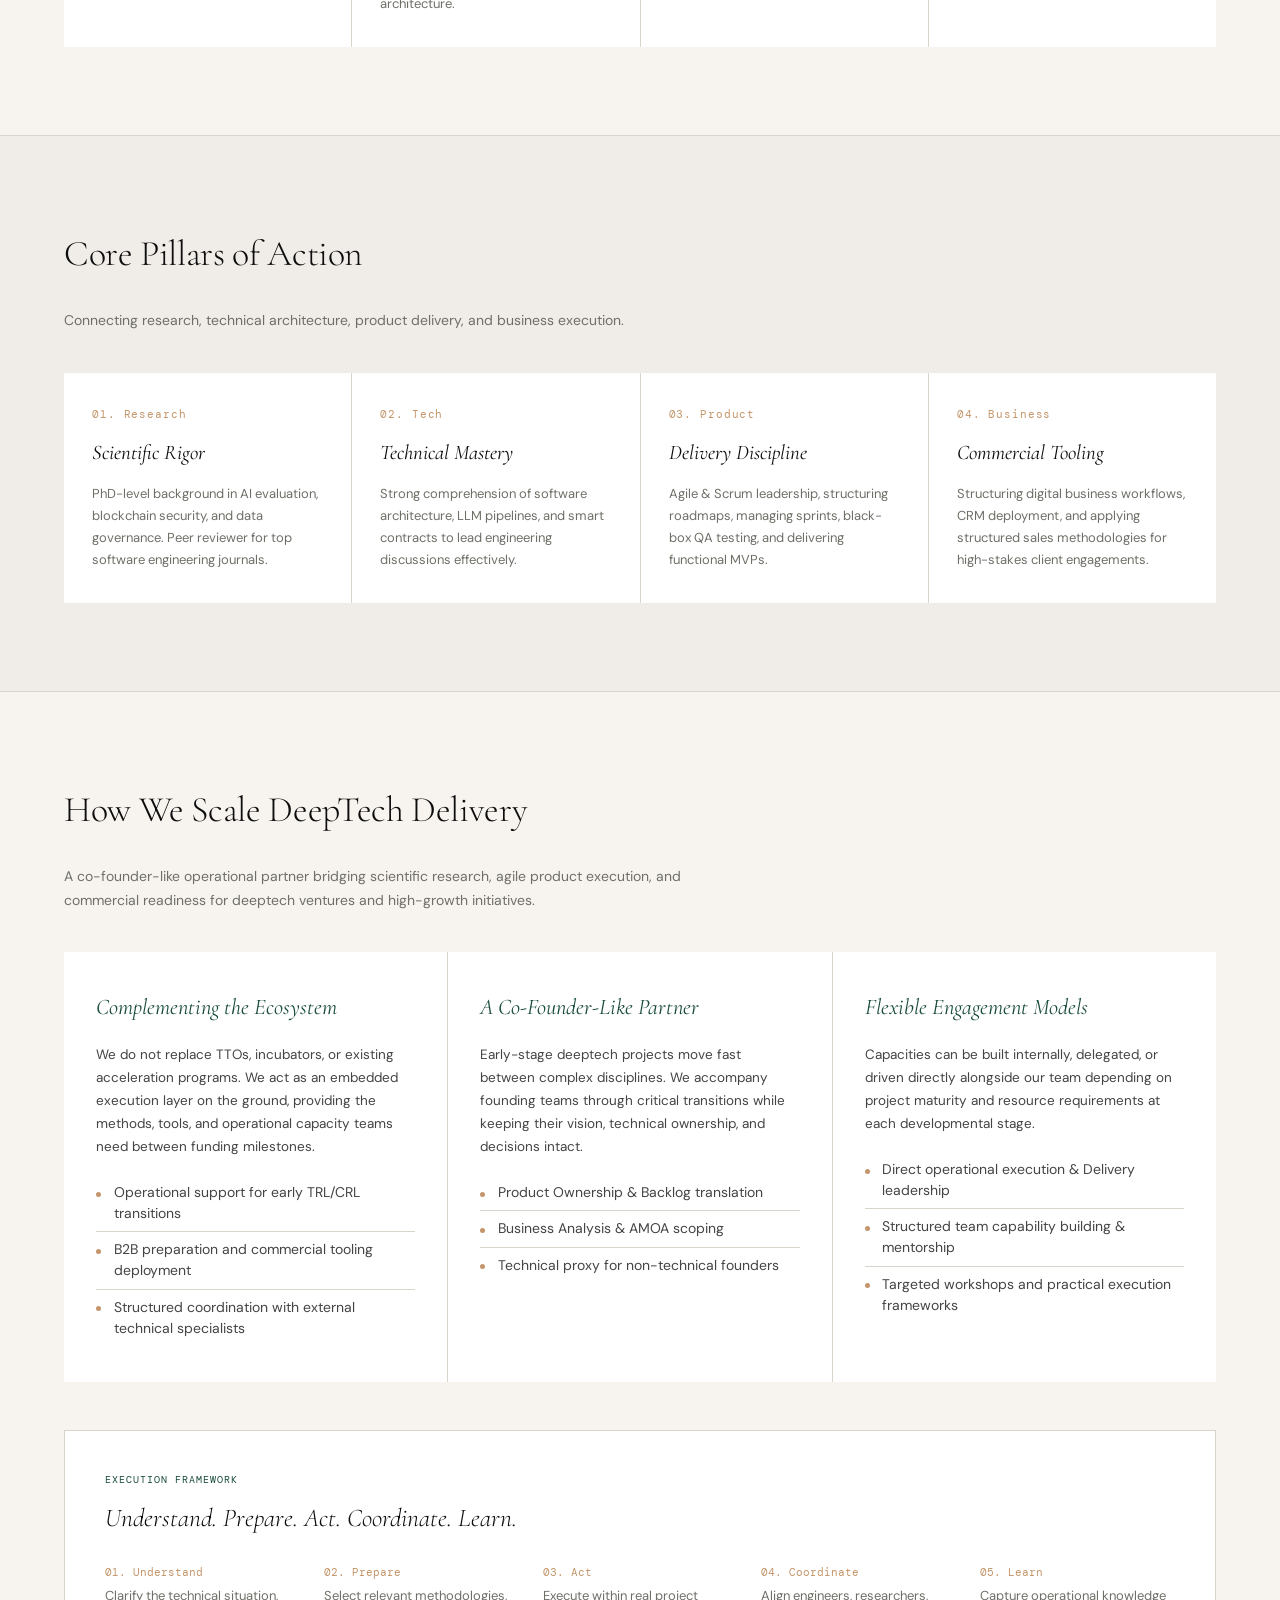
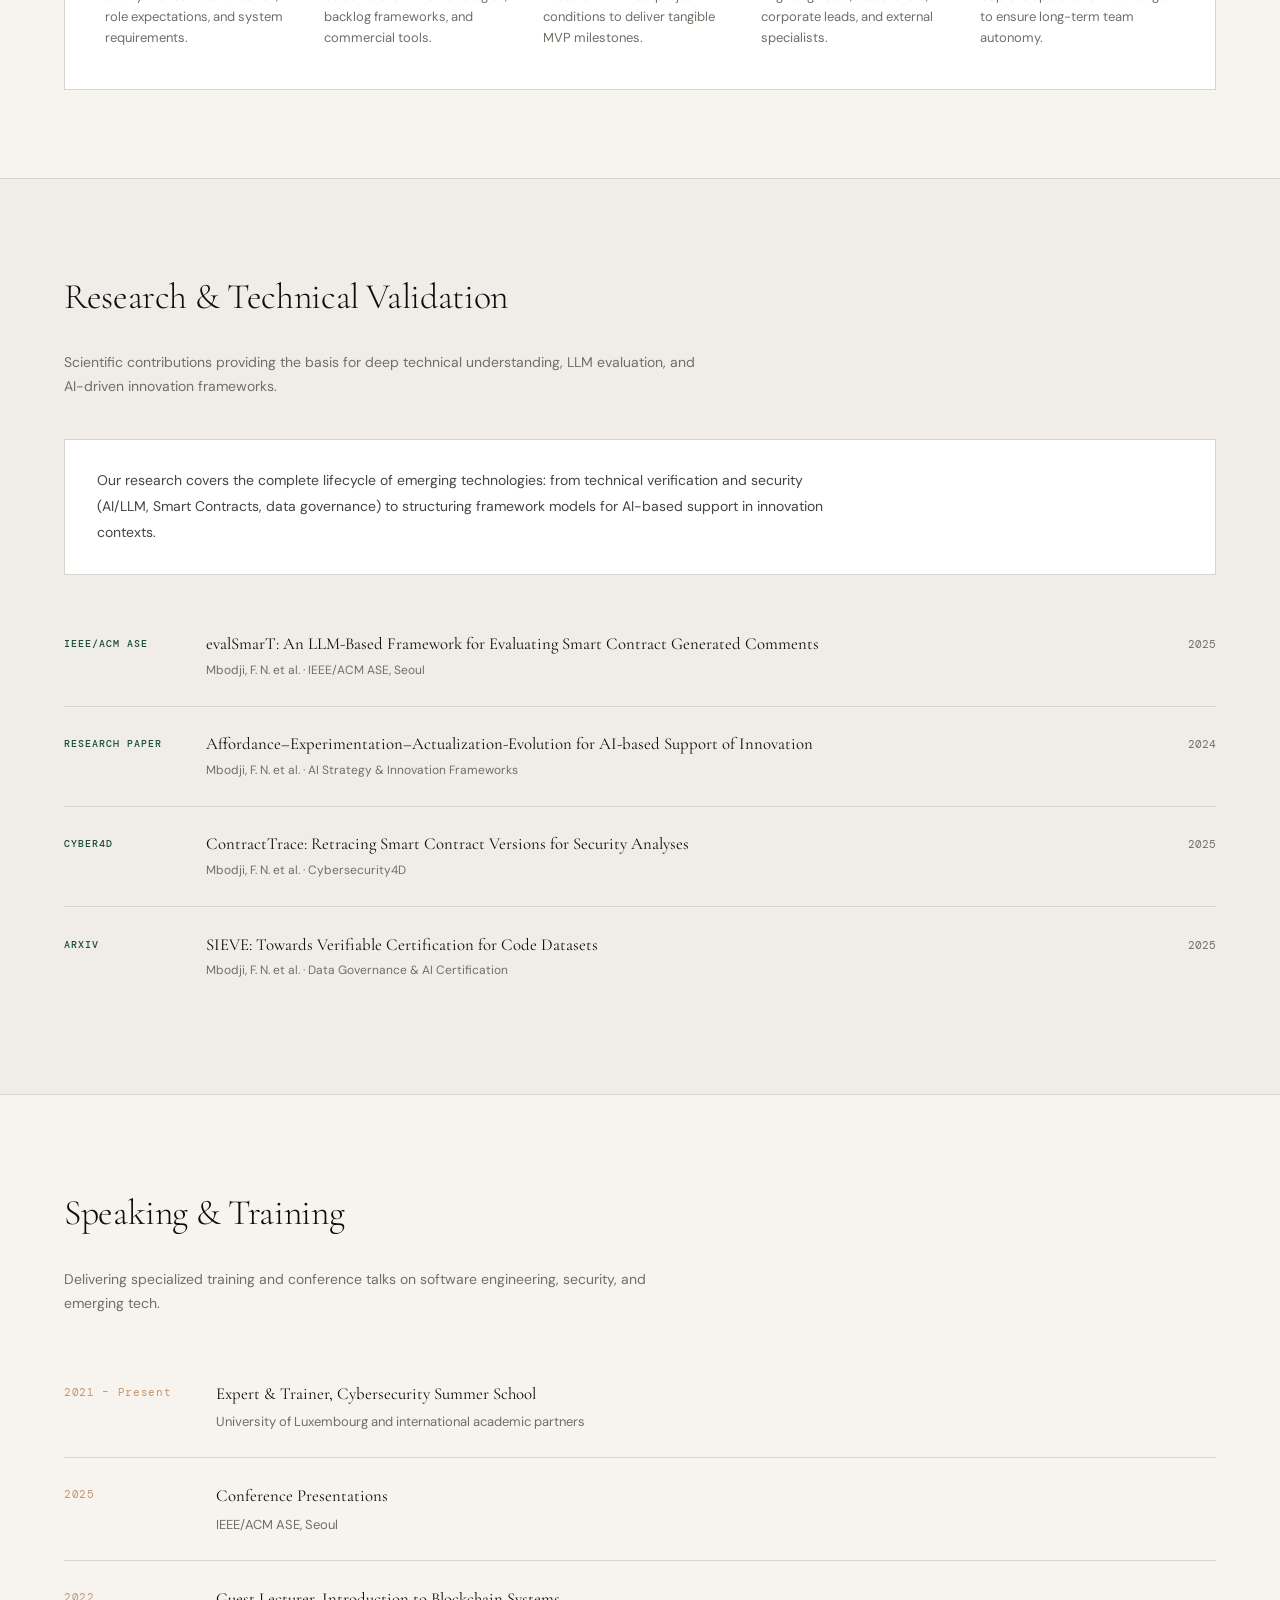
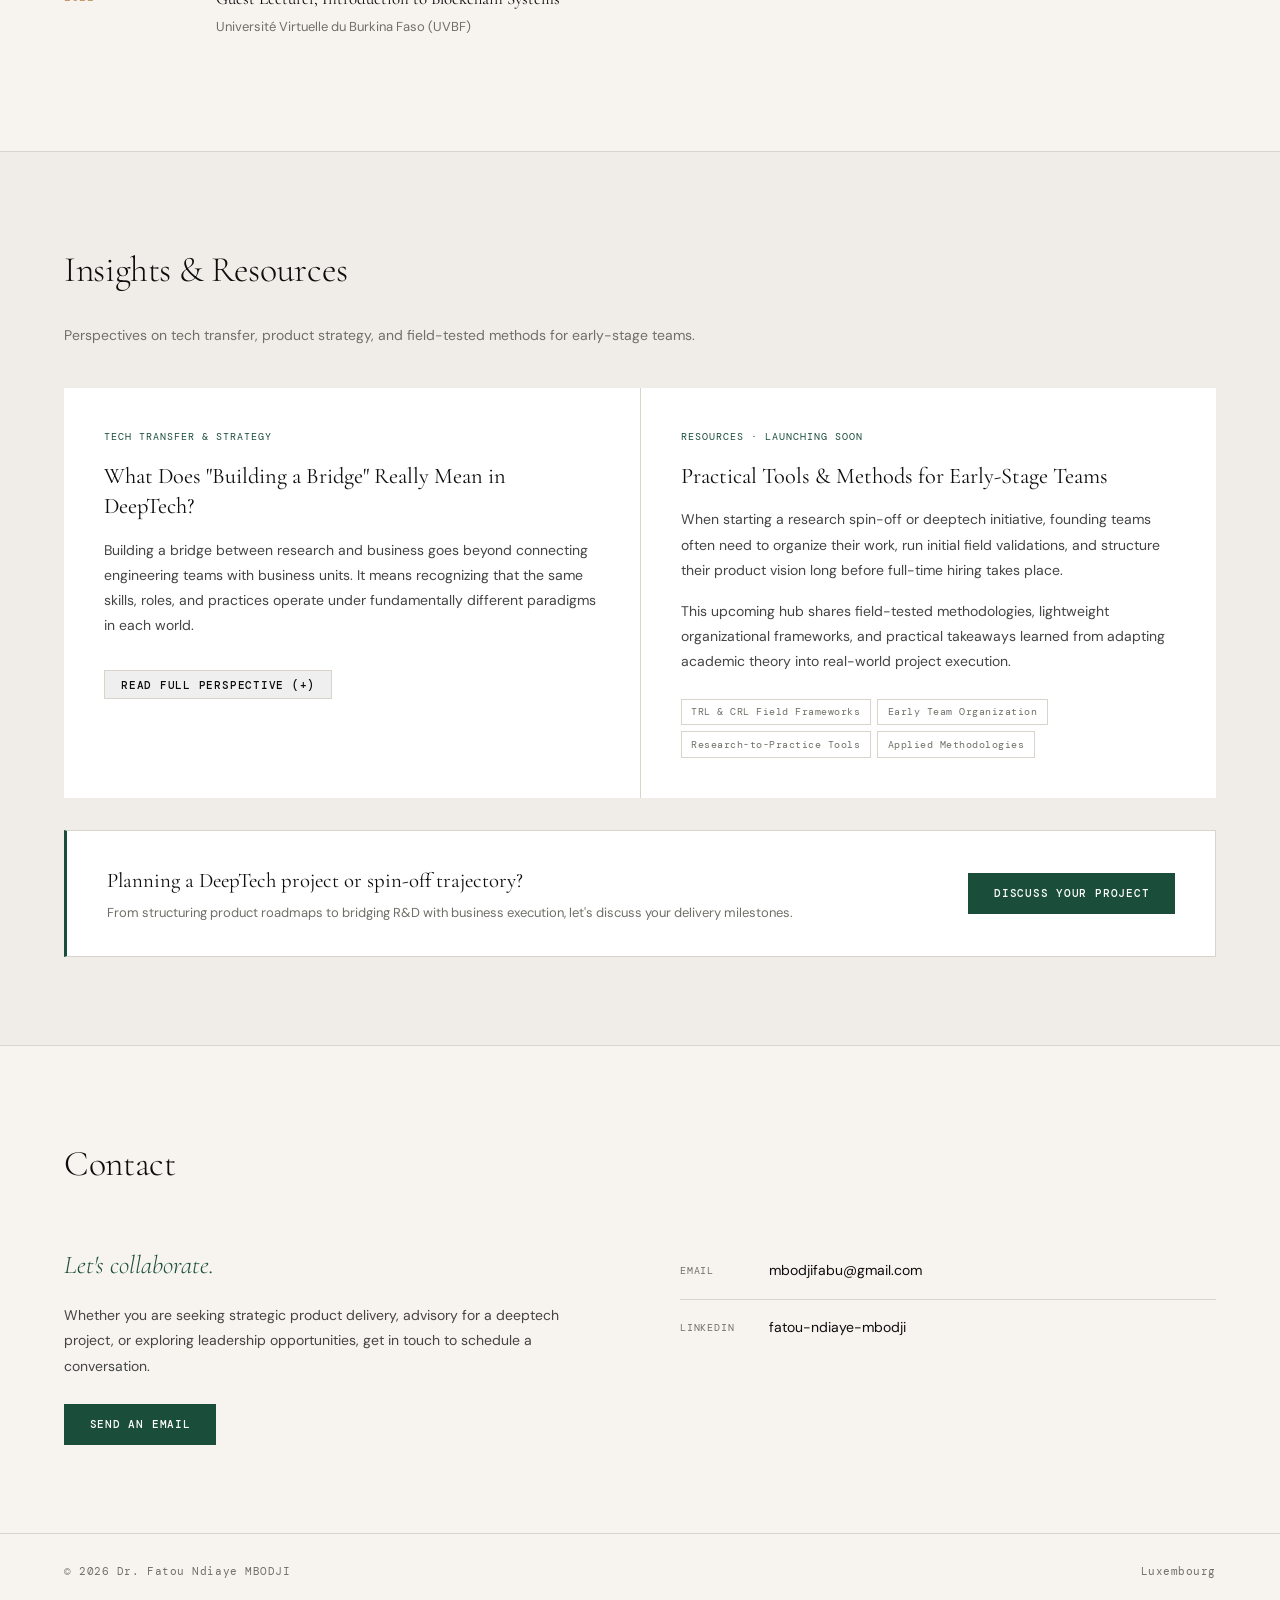
==== commit 61b2ceca: "jargon free" ====
--- a/index.html
+++ b/index.html
@@ -96,7 +96,7 @@
     .phd-lead { background: white; border: 1px solid var(--border); padding: 1.75rem 2rem; margin-bottom: 2rem; }
     .phd-lead p { font-size: 14px; color: #444; line-height: 1.85; max-width: 760px; }
 
-    .spin-block { background: white; border: 1px solid var(--border); padding: 2.5rem; }
+    .spin-block { background: white; border: 1px solid var(--border); padding: 2.5rem; margin-bottom: 1.5rem; }
     .spin-title { font-family: var(--serif); font-size: 1.8rem; font-weight: 300; color: var(--accent); font-style: italic; margin-bottom: 0.5rem; }
     .spin-tag { font-family: var(--mono); font-size: 10px; color: var(--muted); letter-spacing: 0.1em; text-transform: uppercase; margin-bottom: 1.25rem; }
     .spin-desc { font-size: 14px; color: #444; line-height: 1.85; max-width: 820px; }
@@ -167,6 +167,7 @@
     <li><a href="#spinoff">Track Record</a></li>
     <li><a href="#pm">Delivery</a></li>
     <li><a href="#across">Bridge</a></li>
+    <li><a href="#how-we-work">Delivery Model</a></li>
     <li><a href="#research">Research & Validation</a></li>
     <li><a href="#speaking">Speaking</a></li>
     <li><a href="#insights">Insights & Resources</a></li>
@@ -192,7 +193,7 @@
     </div>
     <div class="hero-stat">
       <div class="stat-dot"></div>
-      <div class="stat-text"><strong>Product Ownership & Strategy</strong>Roadmap execution, backlog management, budget & MVP delivery</div>
+      <div class="stat-text"><strong>Product Ownership & AMOA</strong>Roadmap execution, backlog management, requirements & MVP delivery</div>
     </div>
     <div class="hero-stat">
       <div class="stat-dot"></div>
@@ -200,7 +201,7 @@
     </div>
     <div class="hero-stat">
       <div class="stat-dot"></div>
-      <div class="stat-text"><strong>Business Analysis & AMOA</strong>Fintech, mobile money, and regulated systems expertise</div>
+      <div class="stat-text"><strong>R&D Specialist & Technical Proxy</strong>Guiding non-technical founders & external developer teams</div>
     </div>
     <div class="hero-stat">
       <div class="stat-dot"></div>
@@ -219,7 +220,7 @@
         <li>Product Ownership & Backlog Structuring</li>
         <li>Research-to-Product Roadmap Definition</li>
         <li>MVP Scope & Technical Architecture</li>
-        <li>User Stories & System Requirements</li>
+        <li>User Stories & Functional Requirements</li>
       </ul>
     </div>
     <div class="contrib-card">
@@ -228,15 +229,15 @@
         <li>Complex Project & Stakeholder Management</li>
         <li>TRL & CRL Acceleration Support</li>
         <li>Business Analysis & AMOA (Fintech/DeepTech)</li>
-        <li>Agile / Scrum Execution</li>
+        <li>Agile / Scrum Execution & Developer Lead</li>
       </ul>
     </div>
     <div class="contrib-card">
       <h3>Audit & Technical Validation</h3>
       <ul>
         <li>LLM & AI Evaluation Frameworks</li>
+        <li>Black-Box QA & Functional Acceptance Testing</li>
         <li>Smart Contracts & Security Analysis</li>
-        <li>Data Governance & Certification</li>
         <li>AI Adoption Models for Innovation</li>
       </ul>
     </div>
@@ -245,11 +246,12 @@
 
 <section id="spinoff" class="alt">
   <div class="sec-header"><h2>DeepTech Track Record</h2></div>
-  <p class="sec-desc">Concrete experience in bringing research-driven innovations to functional product stages.</p>
+  <p class="sec-desc">Concrete experience in driving research-driven initiatives, R&D scoping, and early product stages.</p>
+
   <div class="spin-block">
     <div class="spin-title">Product Ownership & Technical Translation (AI Systems)</div>
     <div class="spin-tag">SnT Technology Transfer Office · Luxembourg · 2021 – Present</div>
-    <p class="spin-desc">Led the end-to-end product lifecycle for LLM and RAG-based innovation tools from research concept to MVP delivery. Managed backlogs, budgets, and roadmaps in a spin-off environment. Participated in the SnT Xplore acceleration program, driving TRL/CRL advancement and establishing strategic alignment across academic labs, industrial partners, and the Luxembourg innovation ecosystem.</p>
+    <p class="spin-desc">Led the end-to-end product lifecycle for LLM and RAG-based innovation tools from research concept to MVP delivery across 5+ research assets. Managed backlogs, budgets, and roadmaps in a spin-off environment. Driving TRL/CRL advancement and establishing strategic alignment across academic labs, industrial partners, and the Luxembourg innovation ecosystem.</p>
     <div class="pm-card-tags">
       <span class="mini-tag">Product Strategy</span>
       <span class="mini-tag">LLM & RAG Systems</span>
@@ -258,23 +260,36 @@
       <span class="mini-tag">Stakeholder Alignment</span>
     </div>
   </div>
+
+  <div class="spin-block">
+    <div class="spin-title">R&D Specialist & Upstream AMOA Scoping</div>
+    <div class="spin-tag">SnT, University of Luxembourg (including SnT4Dev initiatives)</div>
+    <p class="spin-desc">Served as R&D Specialist driving upstream product discovery, business analysis (AMOA), and technical specifications for software research assets. Structured initial product backlogs, established black-box acceptance testing frameworks, and provided technical guidance to bridge lab prototypes with corporate requirements.</p>
+    <div class="pm-card-tags">
+      <span class="mini-tag">R&D Specialist</span>
+      <span class="mini-tag">Upstream Discovery</span>
+      <span class="mini-tag">Business Analysis (AMOA)</span>
+      <span class="mini-tag">Black-Box Testing</span>
+      <span class="mini-tag">Functional Specifications</span>
+    </div>
+  </div>
 </section>
 
 <section id="pm">
   <div class="sec-header"><h2>Agile Delivery & Product Strategy</h2></div>
-  <p class="sec-desc">From upstream business requirements to execution and MVP delivery.</p>
+  <p class="sec-desc">From upstream business requirements to execution, technical proxy leadership, and QA validation.</p>
   <div class="chain">
     <div class="chain-step">
       <div class="pm-card-num">Upstream</div>
       <div class="pm-card-title">Business Analysis & Strategy</div>
-      <div class="pm-card-desc">Translating ecosystem requirements into clear technical specifications. AMOA, QA and Business Analysis across fintech, banking environments, and mobile money systems.</div>
-      <div class="pm-card-tags"><span class="mini-tag">Requirements Gathering</span><span class="mini-tag">AMOA</span><span class="mini-tag">QA</span><span class="mini-tag">Fintech</span></div>
+      <div class="pm-card-desc">Translating ecosystem requirements into clear technical specifications. AMOA, functional specs, and Business Analysis across fintech, banking environments, and mobile money systems.</div>
+      <div class="pm-card-tags"><span class="mini-tag">Requirements Engineering</span><span class="mini-tag">AMOA</span><span class="mini-tag">Fintech</span><span class="mini-tag">Mobile Money</span></div>
     </div>
     <div class="chain-step">
-      <div class="pm-card-num">Execution</div>
-      <div class="pm-card-title">Product Ownership & Delivery</div>
-      <div class="pm-card-desc">Hands-on Product Ownership, from backlog refinement to MVP release. Managing full project lifecycles: budget control, sprint planning, risk mitigation, and team coordination.</div>
-      <div class="pm-card-tags"><span class="mini-tag">Product Owner</span><span class="mini-tag">Agile/Scrum</span><span class="mini-tag">Roadmap</span><span class="mini-tag">MVP</span></div>
+      <div class="pm-card-num">Execution & QA</div>
+      <div class="pm-card-title">Product Ownership & QA Testing</div>
+      <div class="pm-card-desc">Hands-on Product Ownership and technical guidance. Managing developer teams, establishing black-box QA testing, and delivering structured MVPs for enterprise clients.</div>
+      <div class="pm-card-tags"><span class="mini-tag">Product Owner</span><span class="mini-tag">Agile/Scrum</span><span class="mini-tag">Black-Box QA</span><span class="mini-tag">Developer Coordination</span></div>
     </div>
   </div>
   <div class="pm-grid pm-grid-4">
@@ -284,9 +299,9 @@
       <div class="pm-card-desc">Connecting technical engineers, executives, academic researchers, and public funding agencies.</div>
     </div>
     <div class="pm-card">
-      <div class="pm-card-num">Methodology</div>
-      <div class="pm-card-title">Design Thinking</div>
-      <div class="pm-card-desc">Facilitating collaborative workshops to align cross-functional teams on product goals.</div>
+      <div class="pm-card-num">Technical Proxy</div>
+      <div class="pm-card-title">Founder Guidance</div>
+      <div class="pm-card-desc">Acting as a technical bridge for non-technical startup founders: managing external dev teams and software architecture.</div>
     </div>
     <div class="pm-card">
       <div class="pm-card-num">Ecosystem</div>
@@ -303,7 +318,7 @@
 
 <section id="across" class="alt">
   <div class="sec-header"><h2>Core Pillars of Action</h2></div>
-  <p class="sec-desc">Connecting research, technical architecture, product delivery, and business needs.</p>
+  <p class="sec-desc">Connecting research, technical architecture, product delivery, and business execution.</p>
   <div class="bridge-grid">
     <div class="bridge-card">
       <div class="bridge-card-num">01. Research</div>
@@ -318,17 +333,82 @@
     <div class="bridge-card">
       <div class="bridge-card-num">03. Product</div>
       <div class="bridge-card-title">Delivery Discipline</div>
-      <div class="bridge-card-desc">Agile & Scrum leadership, structuring roadmaps, managing sprints, and delivering functional MVPs on schedule.</div>
+      <div class="bridge-card-desc">Agile & Scrum leadership, structuring roadmaps, managing sprints, black-box QA testing, and delivering functional MVPs.</div>
     </div>
     <div class="bridge-card">
       <div class="bridge-card-num">04. Business</div>
-      <div class="bridge-card-title">Market Adoption</div>
-      <div class="bridge-card-desc">Analyzing market drivers, regulatory constraints, and organizational factors for smooth technology integration.</div>
-    </div>
-  </div>
-</section>
-
-<section id="research">
+      <div class="bridge-card-title">Commercial Tooling</div>
+      <div class="bridge-card-desc">Structuring digital business workflows, CRM deployment, and applying structured sales methodologies for high-stakes client engagements.</div>
+    </div>
+  </div>
+</section>
+
+<section id="how-we-work">
+  <div class="sec-header"><h2>How We Scale DeepTech Delivery</h2></div>
+  <p class="sec-desc">A co-founder-like operational partner bridging scientific research, agile product execution, and commercial readiness for deeptech ventures and high-growth initiatives.</p>
+
+  <div class="contrib-grid">
+    <div class="contrib-card">
+      <h3>Complementing the Ecosystem</h3>
+      <p style="font-size: 13.5px; color: #444; line-height: 1.7; margin-bottom: 1rem;">We do not replace TTOs, incubators, or existing acceleration programs. We act as an embedded execution layer on the ground, providing the methods, tools, and operational capacity teams need between funding milestones.</p>
+      <ul>
+        <li>Operational support for early TRL/CRL transitions</li>
+        <li>B2B preparation and commercial tooling deployment</li>
+        <li>Structured coordination with external technical specialists</li>
+      </ul>
+    </div>
+
+    <div class="contrib-card">
+      <h3>A Co-Founder-Like Partner</h3>
+      <p style="font-size: 13.5px; color: #444; line-height: 1.7; margin-bottom: 1rem;">Early-stage deeptech projects move fast between complex disciplines. We accompany founding teams through critical transitions while keeping their vision, technical ownership, and decisions intact.</p>
+      <ul>
+        <li>Product Ownership & Backlog translation</li>
+        <li>Business Analysis & AMOA scoping</li>
+        <li>Technical proxy for non-technical founders</li>
+      </ul>
+    </div>
+
+    <div class="contrib-card">
+      <h3>Flexible Engagement Models</h3>
+      <p style="font-size: 13.5px; color: #444; line-height: 1.7; margin-bottom: 1rem;">Capacities can be built internally, delegated, or driven directly alongside our team depending on project maturity and resource requirements at each developmental stage.</p>
+      <ul>
+        <li>Direct operational execution & Delivery leadership</li>
+        <li>Structured team capability building & mentorship</li>
+        <li>Targeted workshops and practical execution frameworks</li>
+      </ul>
+    </div>
+  </div>
+
+  <div style="margin-top: 3rem; background: white; border: 1px solid var(--border); padding: 2.5rem;">
+    <div style="font-family: var(--mono); font-size: 10px; color: var(--accent); letter-spacing: 0.1em; text-transform: uppercase; margin-bottom: 0.5rem;">Execution Framework</div>
+    <h3 style="font-family: var(--serif); font-size: 1.6rem; font-weight: 300; font-style: italic; color: var(--ink); margin-bottom: 1.5rem;">Understand. Prepare. Act. Coordinate. Learn.</h3>
+    
+    <div style="display: grid; grid-template-columns: repeat(auto-fit, minmax(180px, 1fr)); gap: 1.5rem;">
+      <div>
+        <div style="font-family: var(--mono); font-size: 11px; color: var(--warm); margin-bottom: 0.25rem;">01. Understand</div>
+        <p style="font-size: 13px; color: var(--muted); line-height: 1.6;">Clarify the technical situation, role expectations, and system requirements.</p>
+      </div>
+      <div>
+        <div style="font-family: var(--mono); font-size: 11px; color: var(--warm); margin-bottom: 0.25rem;">02. Prepare</div>
+        <p style="font-size: 13px; color: var(--muted); line-height: 1.6;">Select relevant methodologies, backlog frameworks, and commercial tools.</p>
+      </div>
+      <div>
+        <div style="font-family: var(--mono); font-size: 11px; color: var(--warm); margin-bottom: 0.25rem;">03. Act</div>
+        <p style="font-size: 13px; color: var(--muted); line-height: 1.6;">Execute within real project conditions to deliver tangible MVP milestones.</p>
+      </div>
+      <div>
+        <div style="font-family: var(--mono); font-size: 11px; color: var(--warm); margin-bottom: 0.25rem;">04. Coordinate</div>
+        <p style="font-size: 13px; color: var(--muted); line-height: 1.6;">Align engineers, researchers, corporate leads, and external specialists.</p>
+      </div>
+      <div>
+        <div style="font-family: var(--mono); font-size: 11px; color: var(--warm); margin-bottom: 0.25rem;">05. Learn</div>
+        <p style="font-size: 13px; color: var(--muted); line-height: 1.6;">Capture operational knowledge to ensure long-term team autonomy.</p>
+      </div>
+    </div>
+  </div>
+</section>
+
+<section id="research" class="alt">
   <div class="sec-header"><h2>Research & Technical Validation</h2></div>
   <p class="sec-desc">Scientific contributions providing the basis for deep technical understanding, LLM evaluation, and AI-driven innovation frameworks.</p>
   <div class="phd-lead">
@@ -358,7 +438,7 @@
   </div>
 </section>
 
-<section id="speaking" class="alt">
+<section id="speaking">
   <div class="sec-header"><h2>Speaking & Training</h2></div>
   <p class="sec-desc">Delivering specialized training and conference talks on software engineering, security, and emerging tech.</p>
   <div class="panels-grid">
@@ -377,12 +457,11 @@
   </div>
 </section>
 
-<section id="insights">
+<section id="insights" class="alt">
   <div class="sec-header"><h2>Insights & Resources</h2></div>
   <p class="sec-desc">Perspectives on tech transfer, product strategy, and field-tested methods for early-stage teams.</p>
   
   <div class="insights-grid">
-    <!-- Carte 1 : L'article stratégique -->
     <div class="insight-card">
       <div class="insight-cat">Tech Transfer & Strategy</div>
       <div class="insight-title">What Does "Building a Bridge" Really Mean in DeepTech?</div>
@@ -405,7 +484,6 @@
       </div>
     </div>
 
-    <!-- Carte 2 : La Toolbox / Partage d'expérience (Coming Soon) -->
     <div class="insight-card">
       <div class="insight-cat">Resources · Launching Soon</div>
       <div class="insight-title">Practical Tools & Methods for Early-Stage Teams</div>
@@ -432,7 +510,7 @@
   </div>
 </section>
 
-<section id="contact" class="alt">
+<section id="contact">
   <div class="sec-header"><h2>Contact</h2></div>
   <div class="contact-grid">
     <div class="contact-text">
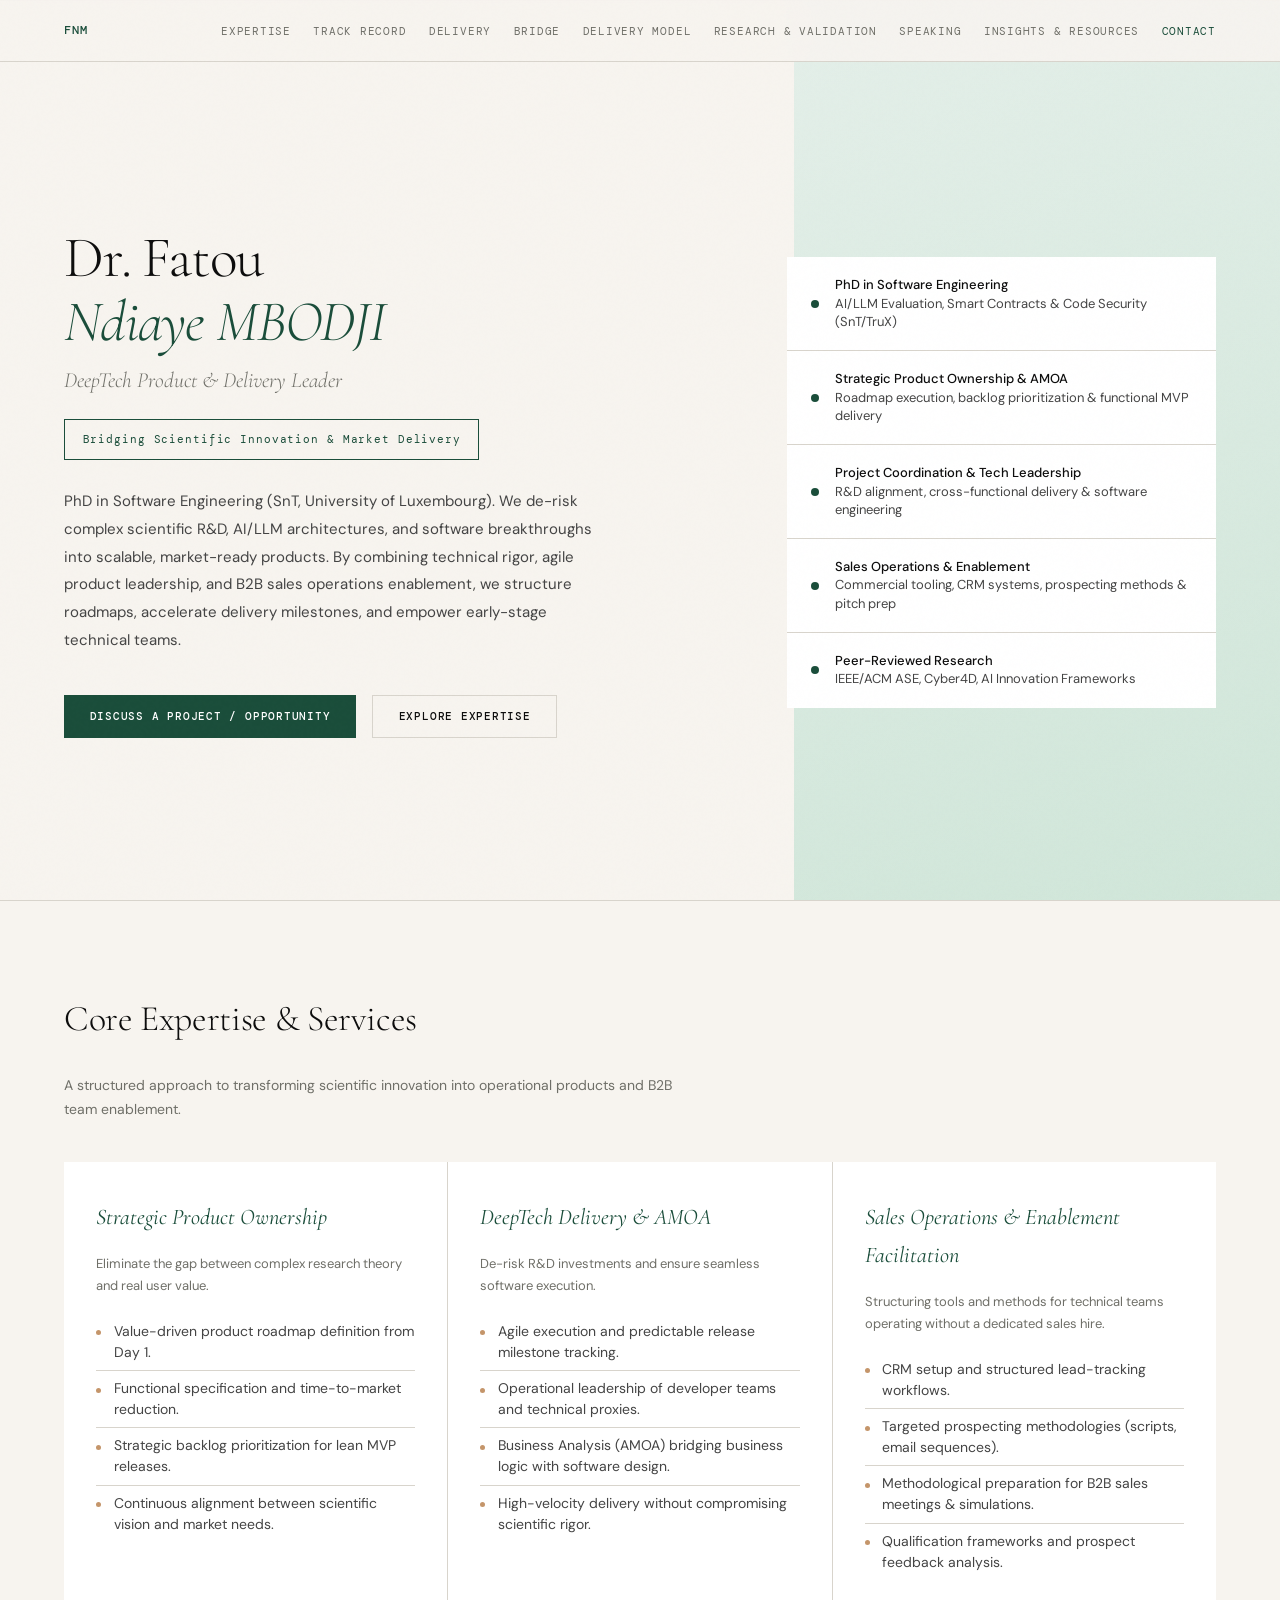
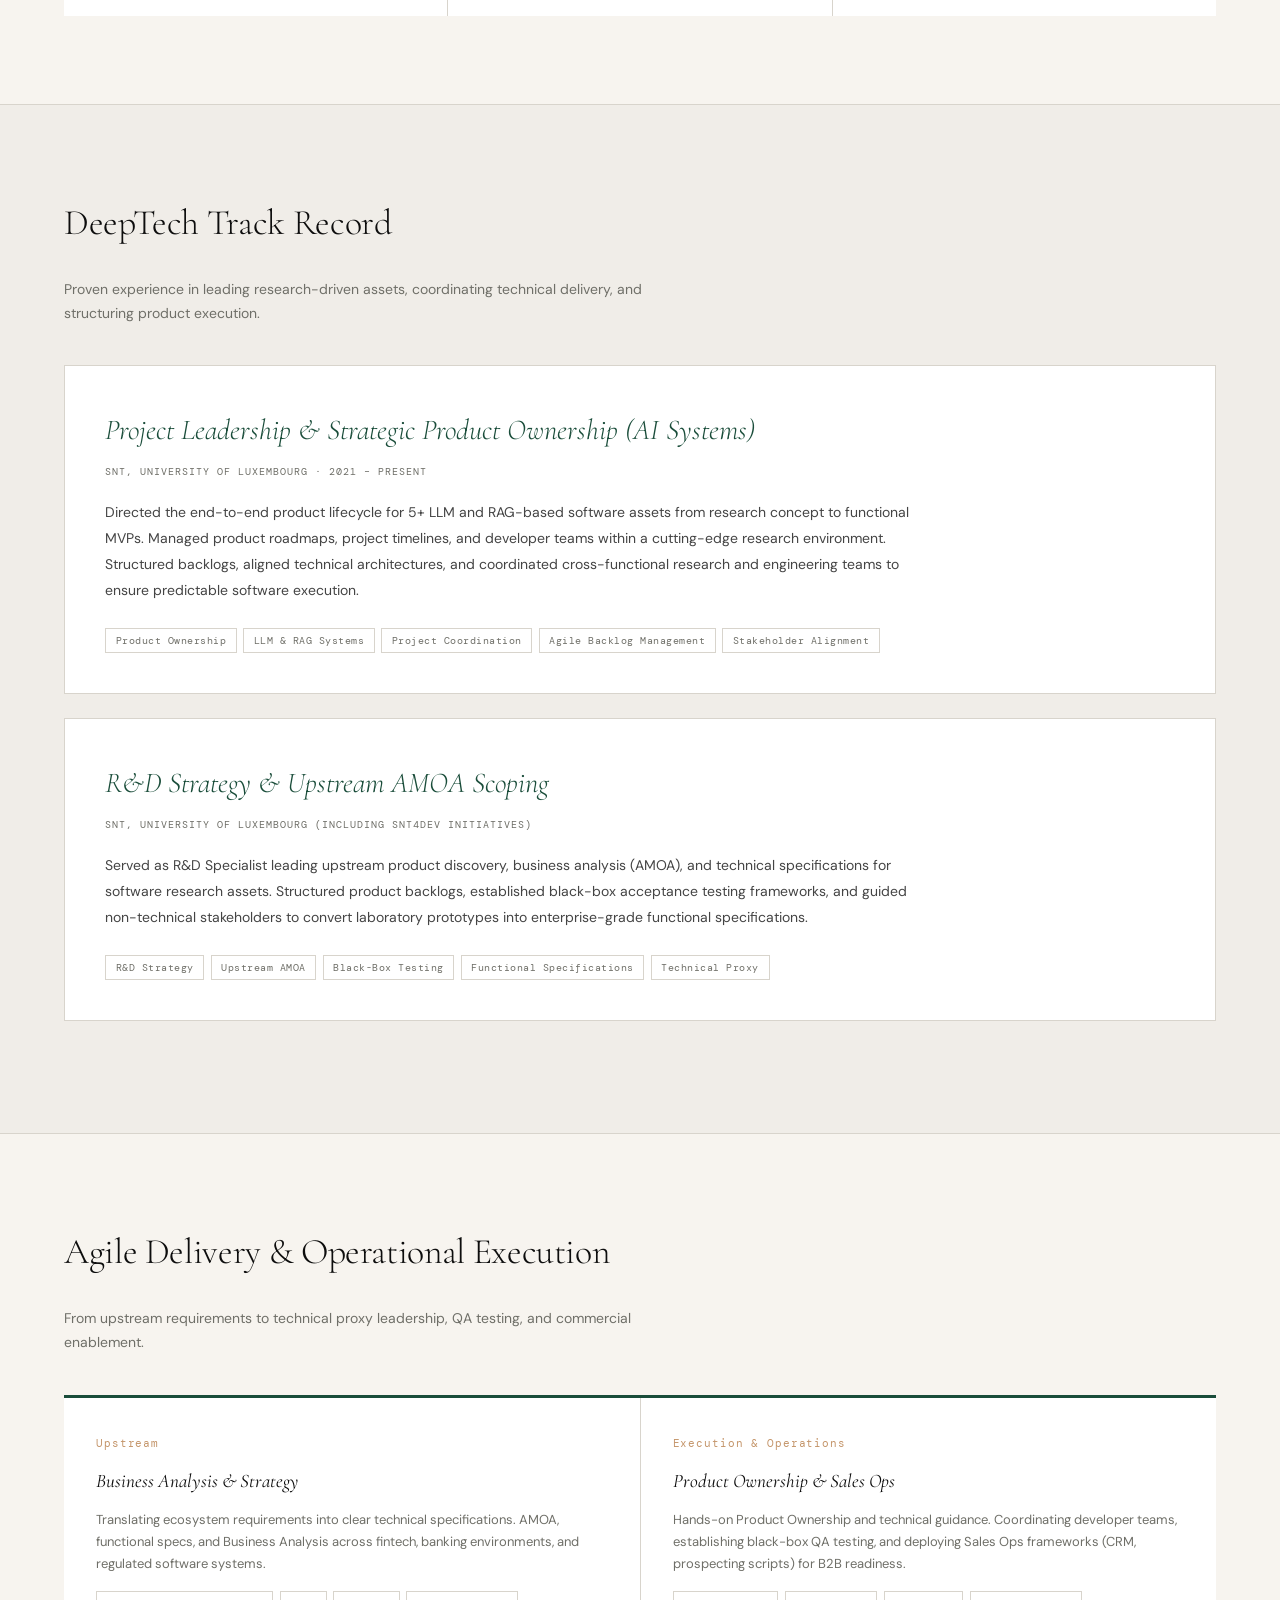
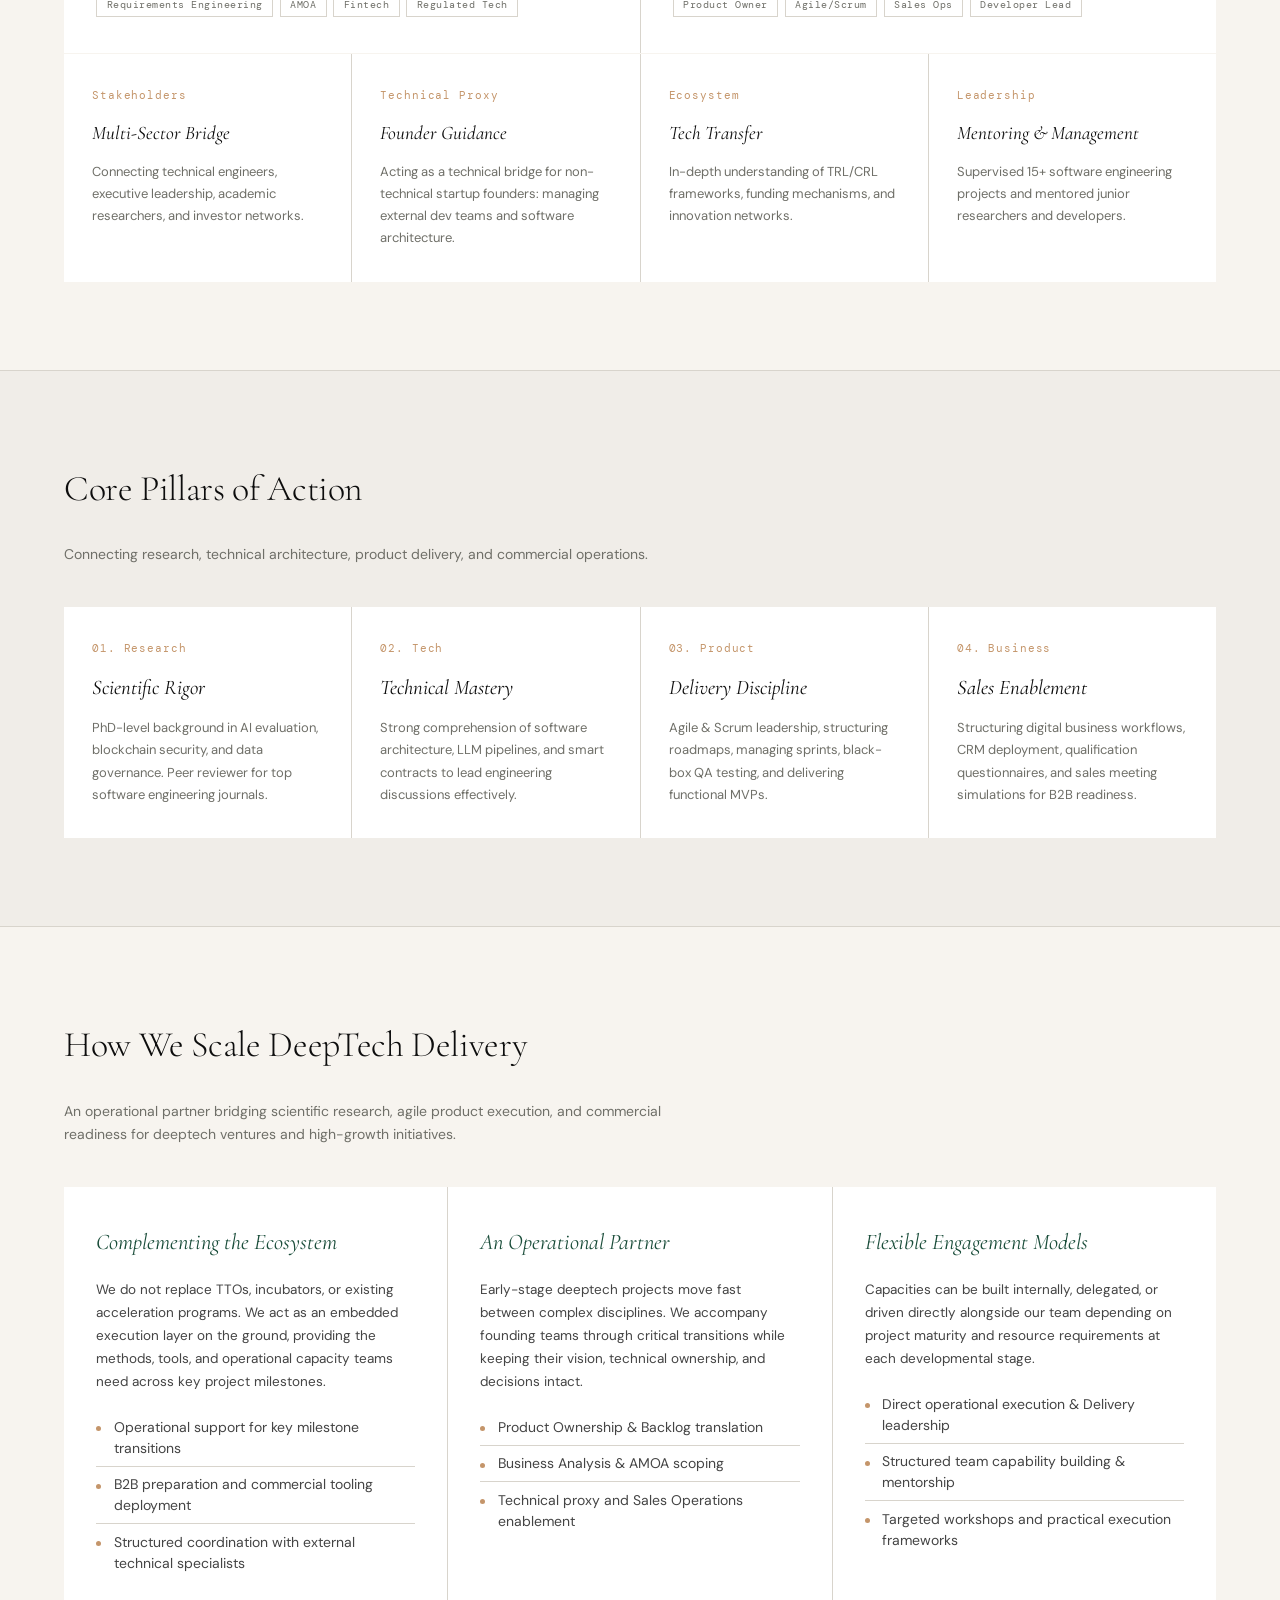
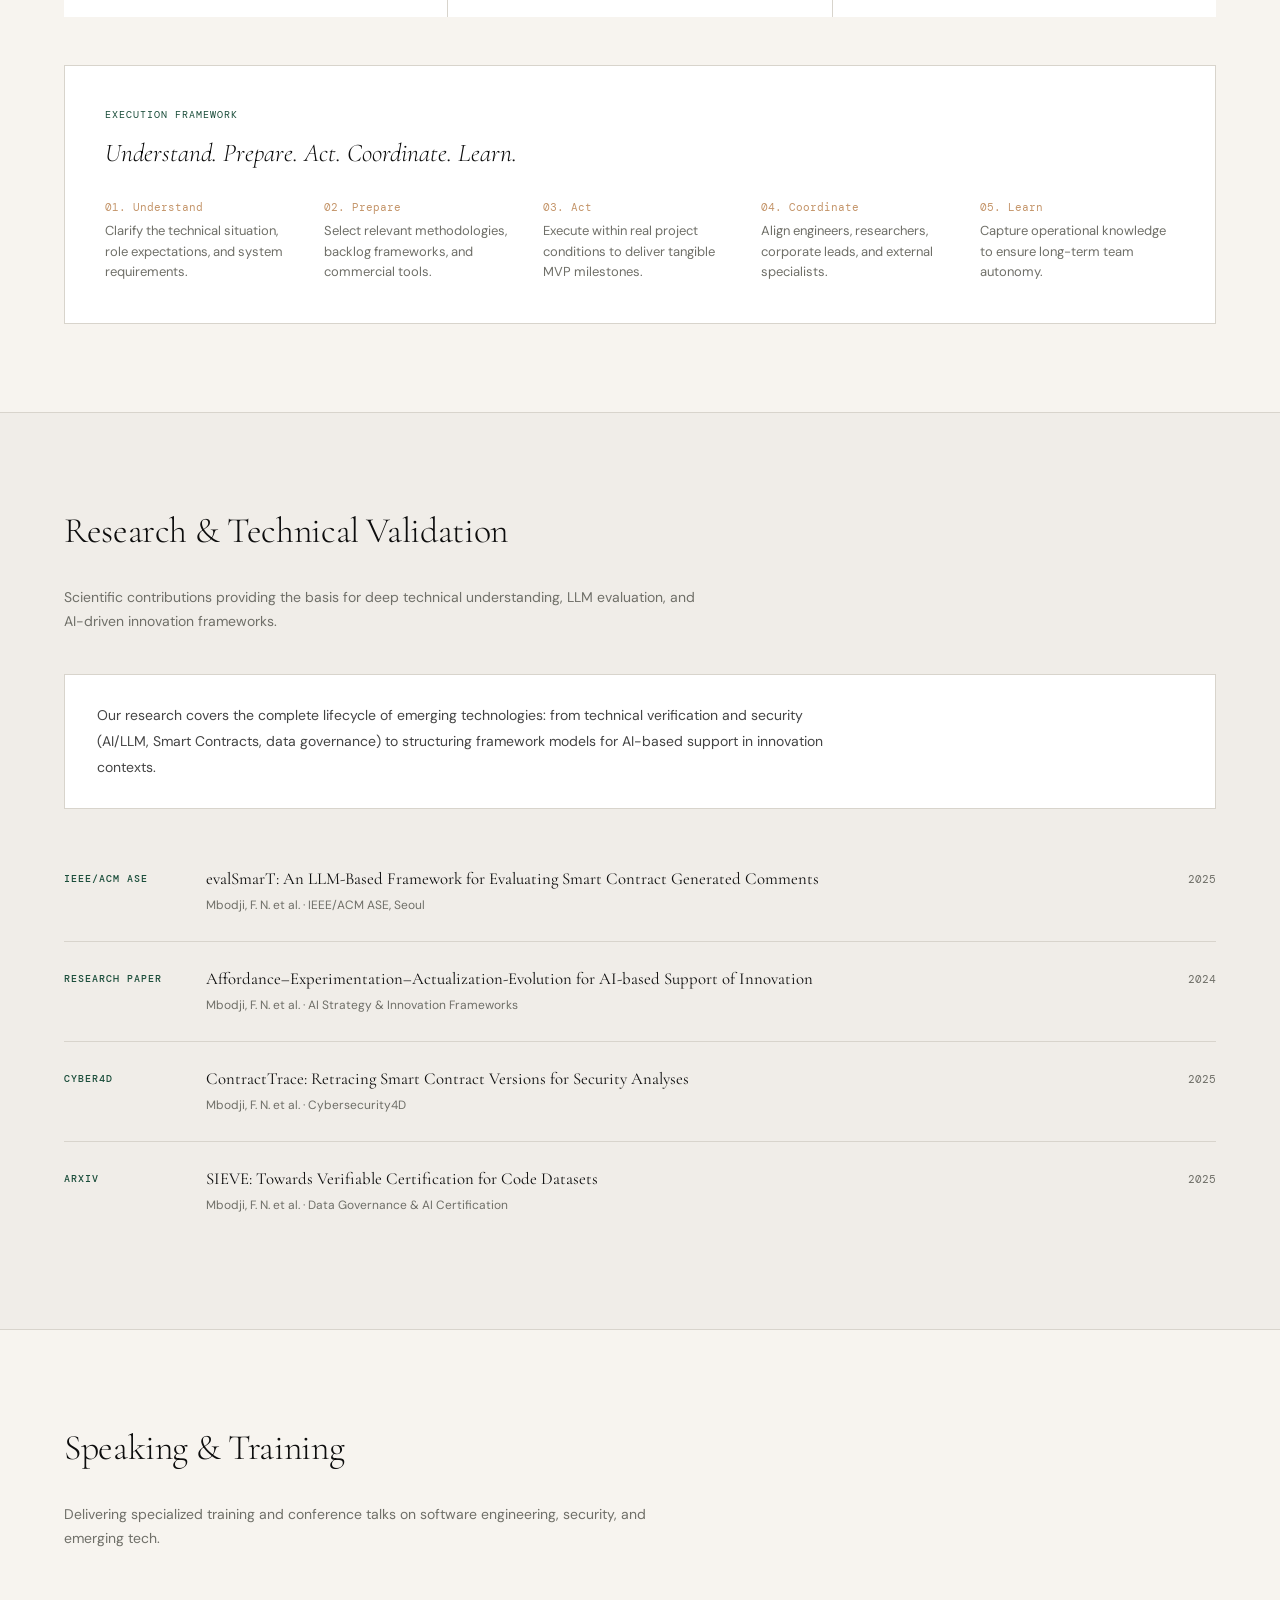
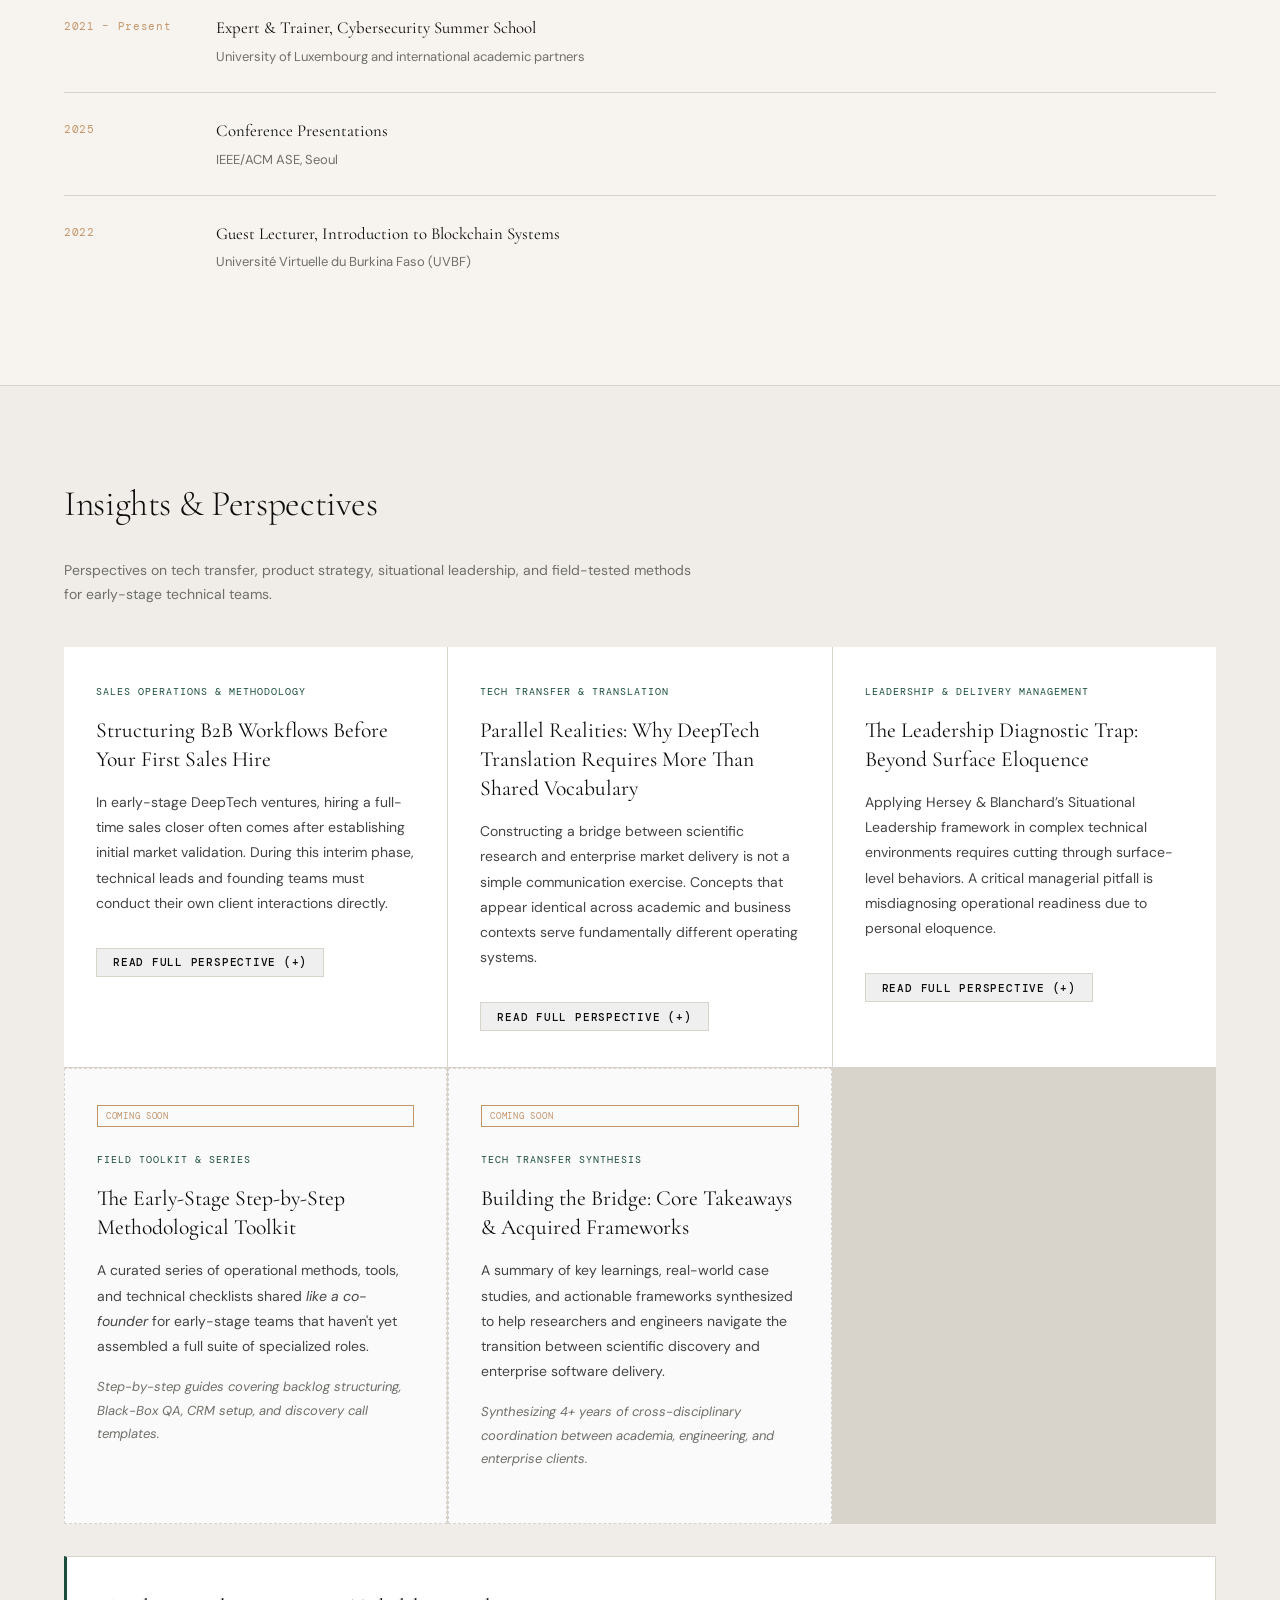
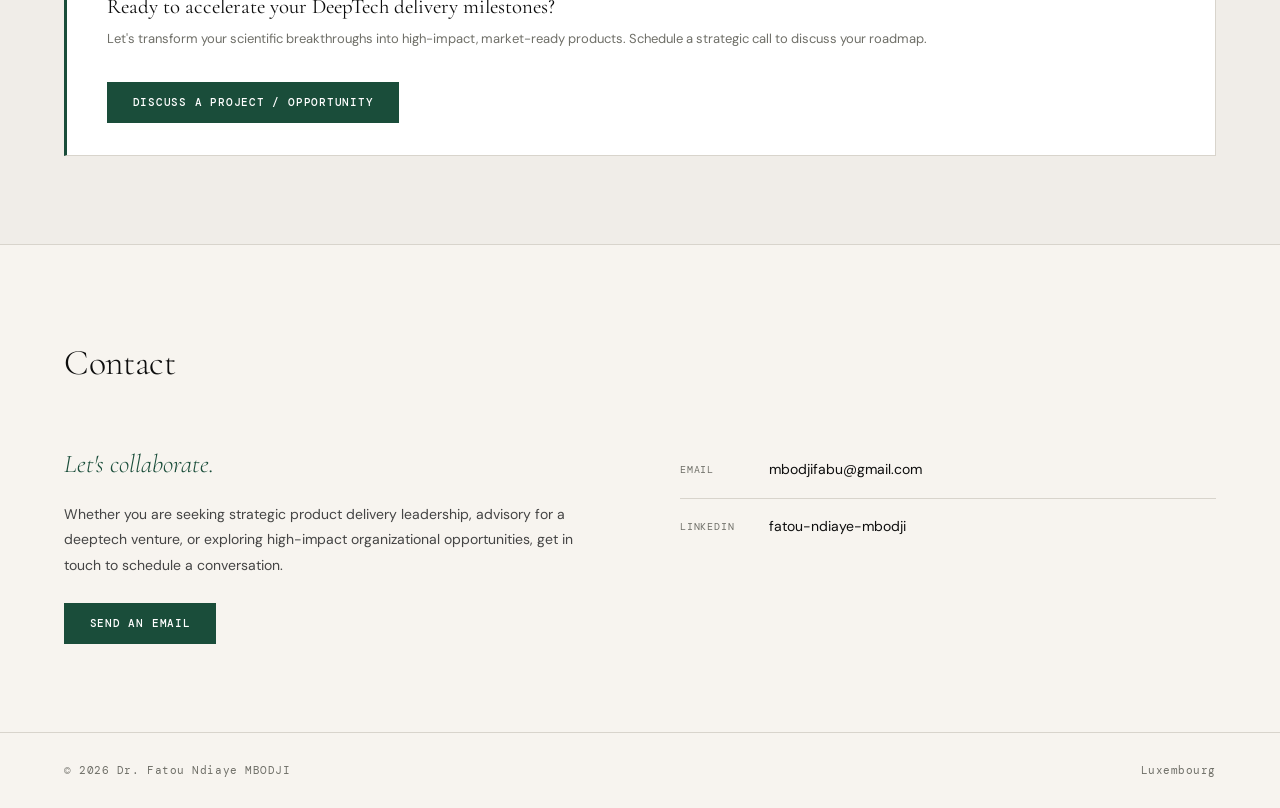
==== commit 232e0d43: "more insight" ====
--- a/index.html
+++ b/index.html
@@ -4,7 +4,7 @@
   <meta charset="UTF-8">
   <meta name="viewport" content="width=device-width, initial-scale=1.0">
   <title>Dr. Fatou Ndiaye MBODJI | DeepTech Product & Delivery Leader</title>
-  <meta name="description" content="DeepTech Product & Delivery Leader. PhD in Software Engineering. Specializing in AI/LLM, Smart Contracts and Tech Translation. Luxembourg.">
+  <meta name="description" content="DeepTech Product & Delivery Leader. PhD in Software Engineering. Specializing in AI/LLM, Smart Contracts, AMOA and B2B Sales Operations Enablement. Luxembourg.">
   <link rel="preconnect" href="https://fonts.googleapis.com">
   <link href="https://fonts.googleapis.com/css2?family=Cormorant+Garamond:ital,wght@0,300;0,400;0,600;1,300;1,400&family=DM+Mono:wght@300;400;500&family=DM+Sans:wght@300;400;500;600&display=swap" rel="stylesheet">
   <style>
@@ -109,15 +109,18 @@
     .panel-title { font-family: var(--serif); font-size: 1.05rem; color: var(--ink); margin-bottom: 3px; }
     .panel-event { font-size: 13px; color: var(--muted); }
 
-    .insights-grid { display: grid; grid-template-columns: 1fr 1fr; gap: 1px; background: var(--border); }
-    .insight-card { background: white; padding: 2.5rem; display: flex; flex-direction: column; gap: 1rem; }
+    .insights-grid { display: grid; grid-template-columns: repeat(3, 1fr); gap: 1px; background: var(--border); }
+    .insight-card { background: white; padding: 2.25rem 2rem; display: flex; flex-direction: column; gap: 1rem; }
+    .insight-card.coming-soon { background: #FAFAFA; border: 1px dashed var(--border); }
     .insight-cat { font-family: var(--mono); font-size: 10px; color: var(--accent); letter-spacing: 0.1em; text-transform: uppercase; }
-    .insight-title { font-family: var(--serif); font-size: 1.4rem; color: var(--ink); line-height: 1.35; font-weight: 400; }
+    .insight-title { font-family: var(--serif); font-size: 1.35rem; color: var(--ink); line-height: 1.35; font-weight: 400; }
     .insight-body { font-size: 14px; color: #444; line-height: 1.8; }
     .insight-body p { margin-bottom: 1rem; }
     .insight-list { list-style: none; margin: 1rem 0; }
     .insight-list li { font-size: 14px; color: #444; padding: 0.4rem 0 0.4rem 1.2rem; position: relative; line-height: 1.6; }
     .insight-list li::before { content: ''; position: absolute; left: 0; top: 0.95rem; width: 5px; height: 5px; border-radius: 50%; background: var(--warm); }
+
+    .badge-cs { display: inline-block; font-family: var(--mono); font-size: 9px; color: var(--warm); border: 1px solid var(--warm); padding: 0.15rem 0.5rem; letter-spacing: 0.08em; text-transform: uppercase; margin-bottom: 0.5rem; }
 
     .insight-cta { margin-top: 2rem; padding: 2rem 2.5rem; background: white; border: 1px solid var(--border); border-left: 3px solid var(--accent); display: flex; justify-content: space-between; align-items: center; gap: 2rem; flex-wrap: wrap; }
     .insight-cta h4 { font-family: var(--serif); font-size: 1.3rem; font-weight: 400; color: var(--ink); margin-bottom: 0.25rem; }
@@ -180,7 +183,7 @@
     <h1>Dr. Fatou<br><em>Ndiaye MBODJI</em></h1>
     <p class="hero-role">DeepTech Product & Delivery Leader</p>
     <div class="hero-formula">Bridging Scientific Innovation & Market Delivery</div>
-    <p class="hero-desc">PhD in Software Engineering (SnT, University of Luxembourg). We transform complex scientific research, AI/LLM systems, and software security breakthroughs into market-ready products. By bridging technical rigor, agile product leadership, and business strategy, we help deeptech teams and ventures structure roadmaps, accelerate TRL/CRL readiness, and scale.</p>
+    <p class="hero-desc">PhD in Software Engineering (SnT, University of Luxembourg). We de-risk complex scientific R&D, AI/LLM architectures, and software breakthroughs into scalable, market-ready products. By combining technical rigor, agile product leadership, and B2B sales operations enablement, we structure roadmaps, accelerate delivery milestones, and empower early-stage technical teams.</p>
     <div class="hero-actions">
       <a href="#contact" class="btn btn-primary">Discuss a Project / Opportunity</a>
       <a href="#expertise" class="btn btn-outline">Explore Expertise</a>
@@ -193,15 +196,15 @@
     </div>
     <div class="hero-stat">
       <div class="stat-dot"></div>
-      <div class="stat-text"><strong>Product Ownership & AMOA</strong>Roadmap execution, backlog management, requirements & MVP delivery</div>
+      <div class="stat-text"><strong>Strategic Product Ownership & AMOA</strong>Roadmap execution, backlog prioritization & functional MVP delivery</div>
     </div>
     <div class="hero-stat">
       <div class="stat-dot"></div>
-      <div class="stat-text"><strong>Deeptech Acceleration (Xplore)</strong>TRL & CRL analysis, ecosystem & stakeholder alignment</div>
+      <div class="stat-text"><strong>Project Coordination & Tech Leadership</strong>R&D alignment, cross-functional delivery & software engineering</div>
     </div>
     <div class="hero-stat">
       <div class="stat-dot"></div>
-      <div class="stat-text"><strong>R&D Specialist & Technical Proxy</strong>Guiding non-technical founders & external developer teams</div>
+      <div class="stat-text"><strong>Sales Operations & Enablement</strong>Commercial tooling, CRM systems, prospecting methods & pitch prep</div>
     </div>
     <div class="hero-stat">
       <div class="stat-dot"></div>
@@ -212,33 +215,36 @@
 
 <section id="expertise">
   <div class="sec-header"><h2>Core Expertise & Services</h2></div>
-  <p class="sec-desc">A structured approach to transforming scientific innovation into operational products and market adoption.</p>
+  <p class="sec-desc">A structured approach to transforming scientific innovation into operational products and B2B team enablement.</p>
   <div class="contrib-grid">
     <div class="contrib-card">
-      <h3>Product Strategy & MVP</h3>
+      <h3>Strategic Product Ownership</h3>
+      <p style="font-size: 13px; color: var(--muted); margin-bottom: 1rem;">Eliminate the gap between complex research theory and real user value.</p>
       <ul>
-        <li>Product Ownership & Backlog Structuring</li>
-        <li>Research-to-Product Roadmap Definition</li>
-        <li>MVP Scope & Technical Architecture</li>
-        <li>User Stories & Functional Requirements</li>
+        <li>Value-driven product roadmap definition from Day 1.</li>
+        <li>Functional specification and time-to-market reduction.</li>
+        <li>Strategic backlog prioritization for lean MVP releases.</li>
+        <li>Continuous alignment between scientific vision and market needs.</li>
       </ul>
     </div>
     <div class="contrib-card">
       <h3>DeepTech Delivery & AMOA</h3>
+      <p style="font-size: 13px; color: var(--muted); margin-bottom: 1rem;">De-risk R&D investments and ensure seamless software execution.</p>
       <ul>
-        <li>Complex Project & Stakeholder Management</li>
-        <li>TRL & CRL Acceleration Support</li>
-        <li>Business Analysis & AMOA (Fintech/DeepTech)</li>
-        <li>Agile / Scrum Execution & Developer Lead</li>
+        <li>Agile execution and predictable release milestone tracking.</li>
+        <li>Operational leadership of developer teams and technical proxies.</li>
+        <li>Business Analysis (AMOA) bridging business logic with software design.</li>
+        <li>High-velocity delivery without compromising scientific rigor.</li>
       </ul>
     </div>
     <div class="contrib-card">
-      <h3>Audit & Technical Validation</h3>
+      <h3>Sales Operations & Enablement Facilitation</h3>
+      <p style="font-size: 13px; color: var(--muted); margin-bottom: 1rem;">Structuring tools and methods for technical teams operating without a dedicated sales hire.</p>
       <ul>
-        <li>LLM & AI Evaluation Frameworks</li>
-        <li>Black-Box QA & Functional Acceptance Testing</li>
-        <li>Smart Contracts & Security Analysis</li>
-        <li>AI Adoption Models for Innovation</li>
+        <li>CRM setup and structured lead-tracking workflows.</li>
+        <li>Targeted prospecting methodologies (scripts, email sequences).</li>
+        <li>Methodological preparation for B2B sales meetings & simulations.</li>
+        <li>Qualification frameworks and prospect feedback analysis.</li>
       </ul>
     </div>
   </div>
@@ -246,57 +252,57 @@
 
 <section id="spinoff" class="alt">
   <div class="sec-header"><h2>DeepTech Track Record</h2></div>
-  <p class="sec-desc">Concrete experience in driving research-driven initiatives, R&D scoping, and early product stages.</p>
+  <p class="sec-desc">Proven experience in leading research-driven assets, coordinating technical delivery, and structuring product execution.</p>
 
   <div class="spin-block">
-    <div class="spin-title">Product Ownership & Technical Translation (AI Systems)</div>
-    <div class="spin-tag">SnT Technology Transfer Office · Luxembourg · 2021 – Present</div>
-    <p class="spin-desc">Led the end-to-end product lifecycle for LLM and RAG-based innovation tools from research concept to MVP delivery across 5+ research assets. Managed backlogs, budgets, and roadmaps in a spin-off environment. Driving TRL/CRL advancement and establishing strategic alignment across academic labs, industrial partners, and the Luxembourg innovation ecosystem.</p>
+    <div class="spin-title">Project Leadership & Strategic Product Ownership (AI Systems)</div>
+    <div class="spin-tag">SnT, University of Luxembourg · 2021 – Present</div>
+    <p class="spin-desc">Directed the end-to-end product lifecycle for 5+ LLM and RAG-based software assets from research concept to functional MVPs. Managed product roadmaps, project timelines, and developer teams within a cutting-edge research environment. Structured backlogs, aligned technical architectures, and coordinated cross-functional research and engineering teams to ensure predictable software execution.</p>
     <div class="pm-card-tags">
-      <span class="mini-tag">Product Strategy</span>
+      <span class="mini-tag">Product Ownership</span>
       <span class="mini-tag">LLM & RAG Systems</span>
-      <span class="mini-tag">Roadmap & MVP</span>
-      <span class="mini-tag">TRL / CRL Progression</span>
+      <span class="mini-tag">Project Coordination</span>
+      <span class="mini-tag">Agile Backlog Management</span>
       <span class="mini-tag">Stakeholder Alignment</span>
     </div>
   </div>
 
   <div class="spin-block">
-    <div class="spin-title">R&D Specialist & Upstream AMOA Scoping</div>
+    <div class="spin-title">R&D Strategy & Upstream AMOA Scoping</div>
     <div class="spin-tag">SnT, University of Luxembourg (including SnT4Dev initiatives)</div>
-    <p class="spin-desc">Served as R&D Specialist driving upstream product discovery, business analysis (AMOA), and technical specifications for software research assets. Structured initial product backlogs, established black-box acceptance testing frameworks, and provided technical guidance to bridge lab prototypes with corporate requirements.</p>
+    <p class="spin-desc">Served as R&D Specialist leading upstream product discovery, business analysis (AMOA), and technical specifications for software research assets. Structured product backlogs, established black-box acceptance testing frameworks, and guided non-technical stakeholders to convert laboratory prototypes into enterprise-grade functional specifications.</p>
     <div class="pm-card-tags">
-      <span class="mini-tag">R&D Specialist</span>
-      <span class="mini-tag">Upstream Discovery</span>
-      <span class="mini-tag">Business Analysis (AMOA)</span>
+      <span class="mini-tag">R&D Strategy</span>
+      <span class="mini-tag">Upstream AMOA</span>
       <span class="mini-tag">Black-Box Testing</span>
       <span class="mini-tag">Functional Specifications</span>
+      <span class="mini-tag">Technical Proxy</span>
     </div>
   </div>
 </section>
 
 <section id="pm">
-  <div class="sec-header"><h2>Agile Delivery & Product Strategy</h2></div>
-  <p class="sec-desc">From upstream business requirements to execution, technical proxy leadership, and QA validation.</p>
+  <div class="sec-header"><h2>Agile Delivery & Operational Execution</h2></div>
+  <p class="sec-desc">From upstream requirements to technical proxy leadership, QA testing, and commercial enablement.</p>
   <div class="chain">
     <div class="chain-step">
       <div class="pm-card-num">Upstream</div>
       <div class="pm-card-title">Business Analysis & Strategy</div>
-      <div class="pm-card-desc">Translating ecosystem requirements into clear technical specifications. AMOA, functional specs, and Business Analysis across fintech, banking environments, and mobile money systems.</div>
-      <div class="pm-card-tags"><span class="mini-tag">Requirements Engineering</span><span class="mini-tag">AMOA</span><span class="mini-tag">Fintech</span><span class="mini-tag">Mobile Money</span></div>
+      <div class="pm-card-desc">Translating ecosystem requirements into clear technical specifications. AMOA, functional specs, and Business Analysis across fintech, banking environments, and regulated software systems.</div>
+      <div class="pm-card-tags"><span class="mini-tag">Requirements Engineering</span><span class="mini-tag">AMOA</span><span class="mini-tag">Fintech</span><span class="mini-tag">Regulated Tech</span></div>
     </div>
     <div class="chain-step">
-      <div class="pm-card-num">Execution & QA</div>
-      <div class="pm-card-title">Product Ownership & QA Testing</div>
-      <div class="pm-card-desc">Hands-on Product Ownership and technical guidance. Managing developer teams, establishing black-box QA testing, and delivering structured MVPs for enterprise clients.</div>
-      <div class="pm-card-tags"><span class="mini-tag">Product Owner</span><span class="mini-tag">Agile/Scrum</span><span class="mini-tag">Black-Box QA</span><span class="mini-tag">Developer Coordination</span></div>
+      <div class="pm-card-num">Execution & Operations</div>
+      <div class="pm-card-title">Product Ownership & Sales Ops</div>
+      <div class="pm-card-desc">Hands-on Product Ownership and technical guidance. Coordinating developer teams, establishing black-box QA testing, and deploying Sales Ops frameworks (CRM, prospecting scripts) for B2B readiness.</div>
+      <div class="pm-card-tags"><span class="mini-tag">Product Owner</span><span class="mini-tag">Agile/Scrum</span><span class="mini-tag">Sales Ops</span><span class="mini-tag">Developer Lead</span></div>
     </div>
   </div>
   <div class="pm-grid pm-grid-4">
     <div class="pm-card">
       <div class="pm-card-num">Stakeholders</div>
       <div class="pm-card-title">Multi-Sector Bridge</div>
-      <div class="pm-card-desc">Connecting technical engineers, executives, academic researchers, and public funding agencies.</div>
+      <div class="pm-card-desc">Connecting technical engineers, executive leadership, academic researchers, and investor networks.</div>
     </div>
     <div class="pm-card">
       <div class="pm-card-num">Technical Proxy</div>
@@ -318,7 +324,7 @@
 
 <section id="across" class="alt">
   <div class="sec-header"><h2>Core Pillars of Action</h2></div>
-  <p class="sec-desc">Connecting research, technical architecture, product delivery, and business execution.</p>
+  <p class="sec-desc">Connecting research, technical architecture, product delivery, and commercial operations.</p>
   <div class="bridge-grid">
     <div class="bridge-card">
       <div class="bridge-card-num">01. Research</div>
@@ -337,34 +343,34 @@
     </div>
     <div class="bridge-card">
       <div class="bridge-card-num">04. Business</div>
-      <div class="bridge-card-title">Commercial Tooling</div>
-      <div class="bridge-card-desc">Structuring digital business workflows, CRM deployment, and applying structured sales methodologies for high-stakes client engagements.</div>
+      <div class="bridge-card-title">Sales Enablement</div>
+      <div class="bridge-card-desc">Structuring digital business workflows, CRM deployment, qualification questionnaires, and sales meeting simulations for B2B readiness.</div>
     </div>
   </div>
 </section>
 
 <section id="how-we-work">
   <div class="sec-header"><h2>How We Scale DeepTech Delivery</h2></div>
-  <p class="sec-desc">A co-founder-like operational partner bridging scientific research, agile product execution, and commercial readiness for deeptech ventures and high-growth initiatives.</p>
+  <p class="sec-desc">An operational partner bridging scientific research, agile product execution, and commercial readiness for deeptech ventures and high-growth initiatives.</p>
 
   <div class="contrib-grid">
     <div class="contrib-card">
       <h3>Complementing the Ecosystem</h3>
-      <p style="font-size: 13.5px; color: #444; line-height: 1.7; margin-bottom: 1rem;">We do not replace TTOs, incubators, or existing acceleration programs. We act as an embedded execution layer on the ground, providing the methods, tools, and operational capacity teams need between funding milestones.</p>
+      <p style="font-size: 13.5px; color: #444; line-height: 1.7; margin-bottom: 1rem;">We do not replace TTOs, incubators, or existing acceleration programs. We act as an embedded execution layer on the ground, providing the methods, tools, and operational capacity teams need across key project milestones.</p>
       <ul>
-        <li>Operational support for early TRL/CRL transitions</li>
+        <li>Operational support for key milestone transitions</li>
         <li>B2B preparation and commercial tooling deployment</li>
         <li>Structured coordination with external technical specialists</li>
       </ul>
     </div>
 
     <div class="contrib-card">
-      <h3>A Co-Founder-Like Partner</h3>
+      <h3>An Operational Partner</h3>
       <p style="font-size: 13.5px; color: #444; line-height: 1.7; margin-bottom: 1rem;">Early-stage deeptech projects move fast between complex disciplines. We accompany founding teams through critical transitions while keeping their vision, technical ownership, and decisions intact.</p>
       <ul>
         <li>Product Ownership & Backlog translation</li>
         <li>Business Analysis & AMOA scoping</li>
-        <li>Technical proxy for non-technical founders</li>
+        <li>Technical proxy and Sales Operations enablement</li>
       </ul>
     </div>
 
@@ -458,55 +464,106 @@
 </section>
 
 <section id="insights" class="alt">
-  <div class="sec-header"><h2>Insights & Resources</h2></div>
-  <p class="sec-desc">Perspectives on tech transfer, product strategy, and field-tested methods for early-stage teams.</p>
+  <div class="sec-header"><h2>Insights & Perspectives</h2></div>
+  <p class="sec-desc">Perspectives on tech transfer, product strategy, situational leadership, and field-tested methods for early-stage technical teams.</p>
   
   <div class="insights-grid">
+
+    <!-- Card 1: Sales Operations Enablement (Methodology & Pedagogy) -->
     <div class="insight-card">
-      <div class="insight-cat">Tech Transfer & Strategy</div>
-      <div class="insight-title">What Does "Building a Bridge" Really Mean in DeepTech?</div>
+      <div class="insight-cat">Sales Operations & Methodology</div>
+      <div class="insight-title">Structuring B2B Workflows Before Your First Sales Hire</div>
       <div class="insight-body">
-        <p>Building a bridge between research and business goes beyond connecting engineering teams with business units. It means recognizing that the same skills, roles, and practices operate under fundamentally different paradigms in each world.</p>
+        <p>In early-stage DeepTech ventures, hiring a full-time sales closer often comes after establishing initial market validation. During this interim phase, technical leads and founding teams must conduct their own client interactions directly.</p>
         
-        <div id="more-insight" style="display: none; margin-top: 1rem;">
+        <div id="more-insight-sales" style="display: none; margin-top: 1rem;">
+          <p><strong>Our approach is strictly methodological, educational, and operational:</strong></p>
           <ul class="insight-list">
-            <li>Managing a research team differs from leading a business delivery unit.</li>
-            <li>Collaborating with an academic co-author is not the same as working with a corporate partner.</li>
-            <li>Responding to a peer reviewer requires a different mindset than satisfying a commercial client.</li>
-            <li>Communicating with a scientific audience demands rigour, while communicating with executives demands clarity and impact.</li>
-            <li>University teaching builds knowledge, whereas professional training develops operational practice.</li>
+            <li><strong>Pedagogy over Pitching:</strong> We do not replace salespeople or perform closing on behalf of the team. We teach technical founders the operational methods of B2B sales enablement.</li>
+            <li><strong>Tooling & Infrastructure:</strong> Setting up clean CRM pipelines, lead qualification tools, and structured prospecting frameworks.</li>
+            <li><strong>Preparation & Rehearsal:</strong> Conducting meeting simulations, drafting discovery questionnaires, and refining meeting structures.</li>
           </ul>
-          <p>In software engineering, this function mirrors the role of <strong>AMOA (Business Analysis & Strategy)</strong>: understanding technical architecture and business objectives to enable smooth collaboration across teams.</p>
-          <p>For deeptech ventures and research spin-offs, being a bridge means identifying these differences and adapting existing academic excellence into scalable, market-ready operations.</p>
+          <p><strong>The Outcome:</strong> Technical teams gain the structure, methodology, and confidence to lead their own early B2B meetings effectively until they are ready to onboard a dedicated sales hire.</p>
         </div>
 
-        <button onclick="toggleInsight()" id="read-more-btn" class="btn btn-outline" style="margin-top: 1rem; cursor: pointer; padding: 0.4rem 1rem;">Read full perspective (+)</button>
-      </div>
-    </div>
-
+        <button onclick="toggleInsightCard('more-insight-sales', 'btn-sales')" id="btn-sales" class="btn btn-outline" style="margin-top: 1rem; cursor: pointer; padding: 0.4rem 1rem;">Read full perspective (+)</button>
+      </div>
+    </div>
+
+    <!-- Card 2: Tech Transfer & Translation (Parallel Realities) -->
     <div class="insight-card">
-      <div class="insight-cat">Resources · Launching Soon</div>
-      <div class="insight-title">Practical Tools & Methods for Early-Stage Teams</div>
+      <div class="insight-cat">Tech Transfer & Translation</div>
+      <div class="insight-title">Parallel Realities: Why DeepTech Translation Requires More Than Shared Vocabulary</div>
       <div class="insight-body">
-        <p>When starting a research spin-off or deeptech initiative, founding teams often need to organize their work, run initial field validations, and structure their product vision long before full-time hiring takes place.</p>
-        <p>This upcoming hub shares field-tested methodologies, lightweight organizational frameworks, and practical takeaways learned from adapting academic theory into real-world project execution.</p>
+        <p>Constructing a bridge between scientific research and enterprise market delivery is not a simple communication exercise. Concepts that appear identical across academic and business contexts serve fundamentally different operating systems.</p>
         
-        <div class="pm-card-tags" style="margin-top: 1.5rem;">
-          <span class="mini-tag">TRL & CRL Field Frameworks</span>
-          <span class="mini-tag">Early Team Organization</span>
-          <span class="mini-tag">Research-to-Practice Tools</span>
-          <span class="mini-tag">Applied Methodologies</span>
+        <div id="more-insight-bridge" style="display: none; margin-top: 1rem;">
+          <p>Understanding these false friends is essential to prevent operational misalignment:</p>
+          <ul class="insight-list">
+            <li><strong>Peer-Reviewer vs. B2B Client:</strong> Your academic supervisor asks you to anticipate every reviewer's objection; your business mentor teaches you to ask the right questions to uncover the client's true operational pain points.</li>
+            <li><strong>Co-Author vs. Business Partner:</strong> A co-author strives for scientific originality and conceptual completeness; a business partner seeks risk mitigation, scope adherence, and predictable delivery.</li>
+            <li><strong>Formateur / Coach Business vs. Academic Educator:</strong> A business coach transfers practical tools and methods to solve an immediate operational gap; an academic educator validates the acquisition and mastery of theoretical knowledge (whether acquired before or after the course).</li>
+            <li><strong>Scientific Demonstrator vs. Product MVP:</strong> A prototype proves technical feasibility in a controlled setup; an MVP proves that end users can perform tasks reliably and independently.</li>
+          </ul>
+          <p>Playing the role of the "Bridge" means translating these expectations without compromising scientific rigor or enterprise delivery requirements.</p>
         </div>
-      </div>
-    </div>
+
+        <button onclick="toggleInsightCard('more-insight-bridge', 'btn-bridge')" id="btn-bridge" class="btn btn-outline" style="margin-top: 1rem; cursor: pointer; padding: 0.4rem 1rem;">Read full perspective (+)</button>
+      </div>
+    </div>
+
+    <!-- Card 3: Leadership Diagnostic Trap -->
+    <div class="insight-card">
+      <div class="insight-cat">Leadership & Delivery Management</div>
+      <div class="insight-title">The Leadership Diagnostic Trap: Beyond Surface Eloquence</div>
+      <div class="insight-body">
+        <p>Applying Hersey & Blanchard’s Situational Leadership framework in complex technical environments requires cutting through surface-level behaviors. A critical managerial pitfall is misdiagnosing operational readiness due to personal eloquence.</p>
+        
+        <div id="more-insight-leadership" style="display: none; margin-top: 1rem;">
+          <p>Certain individuals master the art of polished communication, projecting confidence and a false sense of expertise. To an undiscerning manager, their apparent eagerness leads to a diagnosis of <strong>Low Competence / High Motivation</strong>—prompting a supportive or coaching management style.</p>
+          <p>A closer operational analysis often reveals a starkly different reality:</p>
+          <ul class="insight-list">
+            <li><strong>Superficial Enthusiasm as Defense:</strong> Motivation is an intentional screen designed to mask technical gaps and insecurity.</li>
+            <li><strong>Avoidance of Deliverables:</strong> When faced with concrete execution, these profiles avoid tasks or pledge support without follow-through to avoid accountability.</li>
+            <li><strong>The True Diagnostic:</strong> The actual state is <strong>Low Competence / Low True Commitment & Self-Efficacy</strong>.</li>
+          </ul>
+          <p><strong>Operational Takeaway:</strong> Effective delivery leaders do not confuse eloquence with engagement. Misdiagnosing low competence disguised as motivation leads to passive delegation, when direct oversight and clear boundary-setting are urgently required.</p>
+        </div>
+
+        <button onclick="toggleInsightCard('more-insight-leadership', 'btn-leadership')" id="btn-leadership" class="btn btn-outline" style="margin-top: 1rem; cursor: pointer; padding: 0.4rem 1rem;">Read full perspective (+)</button>
+      </div>
+    </div>
+
+    <!-- Card 4: Coming Soon - Methodological Toolkit -->
+    <div class="insight-card coming-soon">
+      <span class="badge-cs">Coming Soon</span>
+      <div class="insight-cat">Field Toolkit & Series</div>
+      <div class="insight-title">The Early-Stage Step-by-Step Methodological Toolkit</div>
+      <div class="insight-body">
+        <p>A curated series of operational methods, tools, and technical checklists shared <em>like a co-founder</em> for early-stage teams that haven't yet assembled a full suite of specialized roles.</p>
+        <p style="font-size: 13px; color: var(--muted); font-style: italic;">Step-by-step guides covering backlog structuring, Black-Box QA, CRM setup, and discovery call templates.</p>
+      </div>
+    </div>
+
+    <!-- Card 5: Coming Soon - Tech-to-Biz Synthesis -->
+    <div class="insight-card coming-soon">
+      <span class="badge-cs">Coming Soon</span>
+      <div class="insight-cat">Tech Transfer Synthesis</div>
+      <div class="insight-title">Building the Bridge: Core Takeaways & Acquired Frameworks</div>
+      <div class="insight-body">
+        <p>A summary of key learnings, real-world case studies, and actionable frameworks synthesized to help researchers and engineers navigate the transition between scientific discovery and enterprise software delivery.</p>
+        <p style="font-size: 13px; color: var(--muted); font-style: italic;">Synthesizing 4+ years of cross-disciplinary coordination between academia, engineering, and enterprise clients.</p>
+      </div>
+    </div>
+
   </div>
 
   <div class="insight-cta">
     <div>
-      <h4>Planning a DeepTech project or spin-off trajectory?</h4>
-      <p>From structuring product roadmaps to bridging R&D with business execution, let's discuss your delivery milestones.</p>
-    </div>
-    <a href="#contact" class="btn btn-primary" style="white-space: nowrap;">Discuss Your Project</a>
+      <h4>Ready to accelerate your DeepTech delivery milestones?</h4>
+      <p>Let's transform your scientific breakthroughs into high-impact, market-ready products. Schedule a strategic call to discuss your roadmap.</p>
+    </div>
+    <a href="#contact" class="btn btn-primary" style="white-space: nowrap;">Discuss a Project / Opportunity</a>
   </div>
 </section>
 
@@ -515,7 +572,7 @@
   <div class="contact-grid">
     <div class="contact-text">
       <h3>Let's collaborate.</h3>
-      <p>Whether you are seeking strategic product delivery, advisory for a deeptech project, or exploring leadership opportunities, get in touch to schedule a conversation.</p>
+      <p>Whether you are seeking strategic product delivery leadership, advisory for a deeptech venture, or exploring high-impact organizational opportunities, get in touch to schedule a conversation.</p>
       <a href="mailto:mbodjifabu@gmail.com" class="btn btn-primary" style="margin-top:0.5rem;">Send an Email</a>
     </div>
     <div class="contact-links">
@@ -552,9 +609,9 @@
     }
   })();
 
-  function toggleInsight() {
-    var content = document.getElementById("more-insight");
-    var btn = document.getElementById("read-more-btn");
+  function toggleInsightCard(contentId, btnId) {
+    var content = document.getElementById(contentId);
+    var btn = document.getElementById(btnId);
     if (content.style.display === "none") {
       content.style.display = "block";
       btn.innerHTML = "Show less (-)";
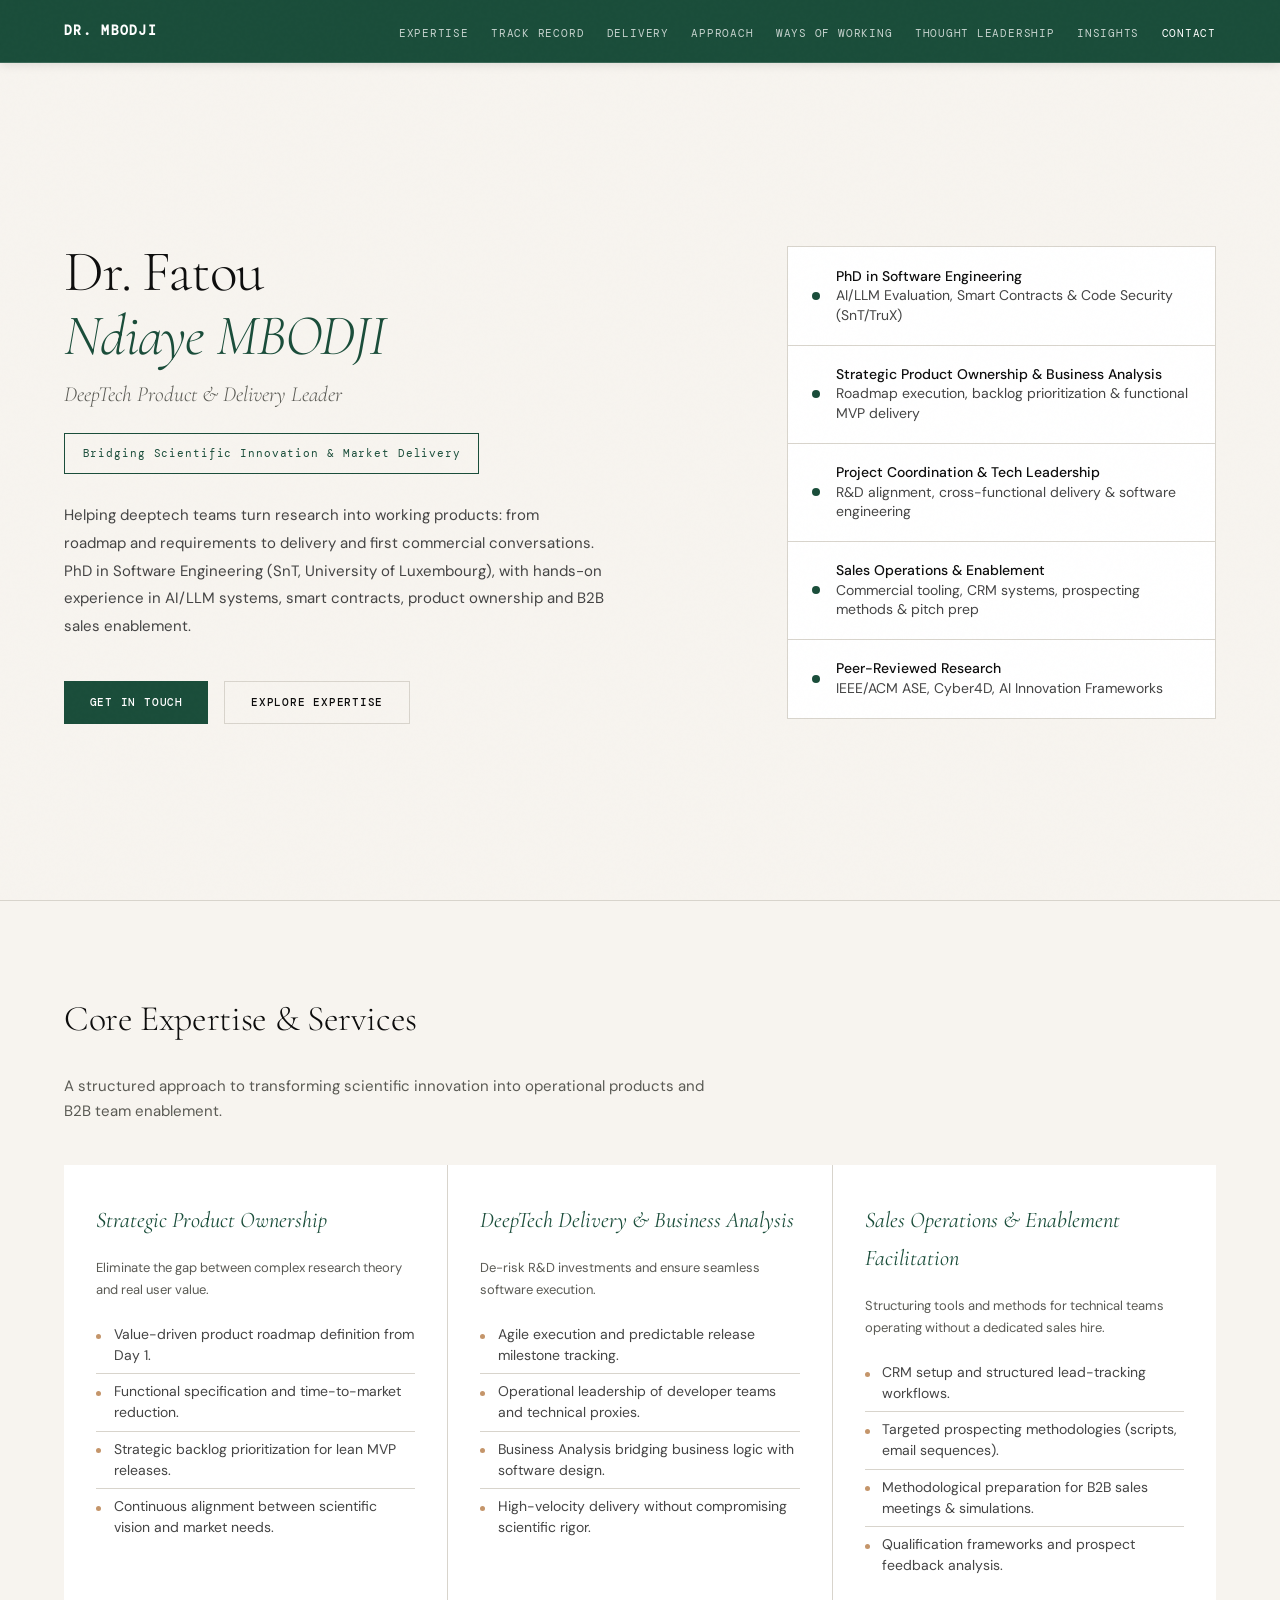
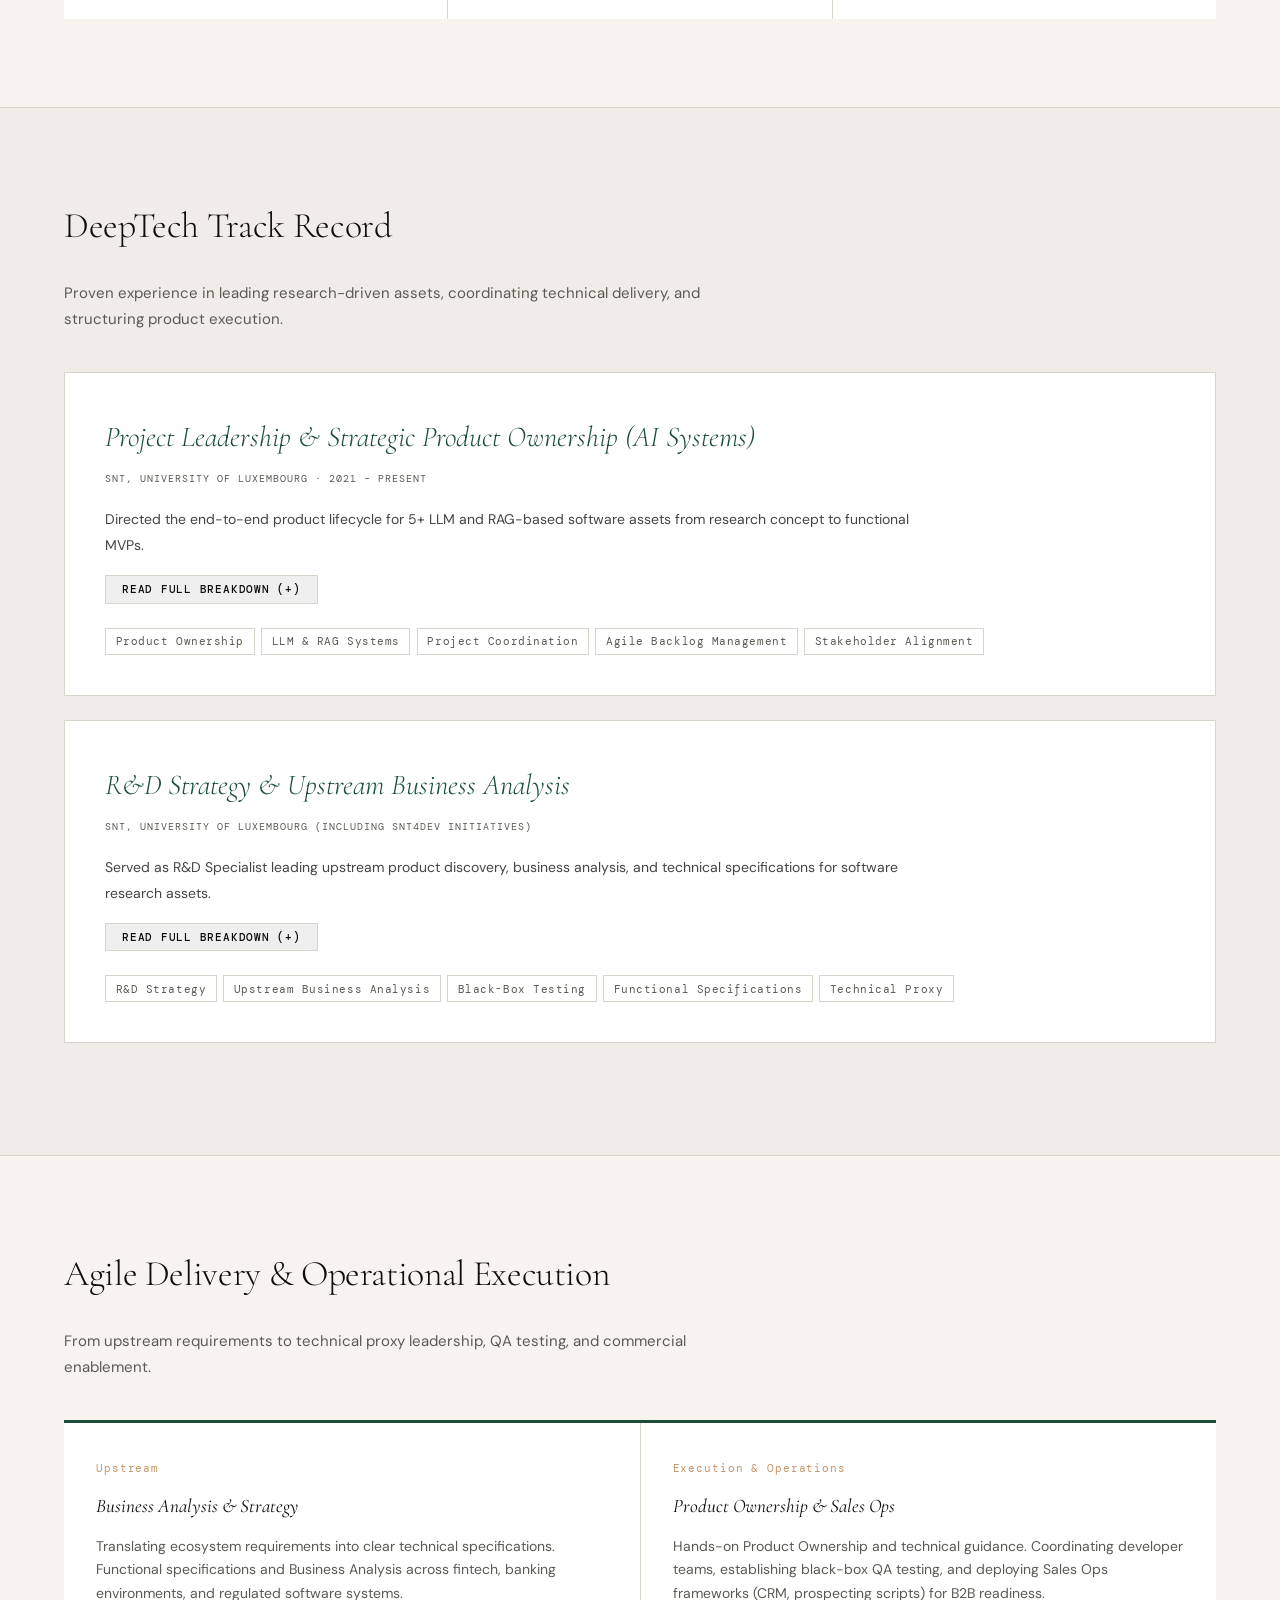
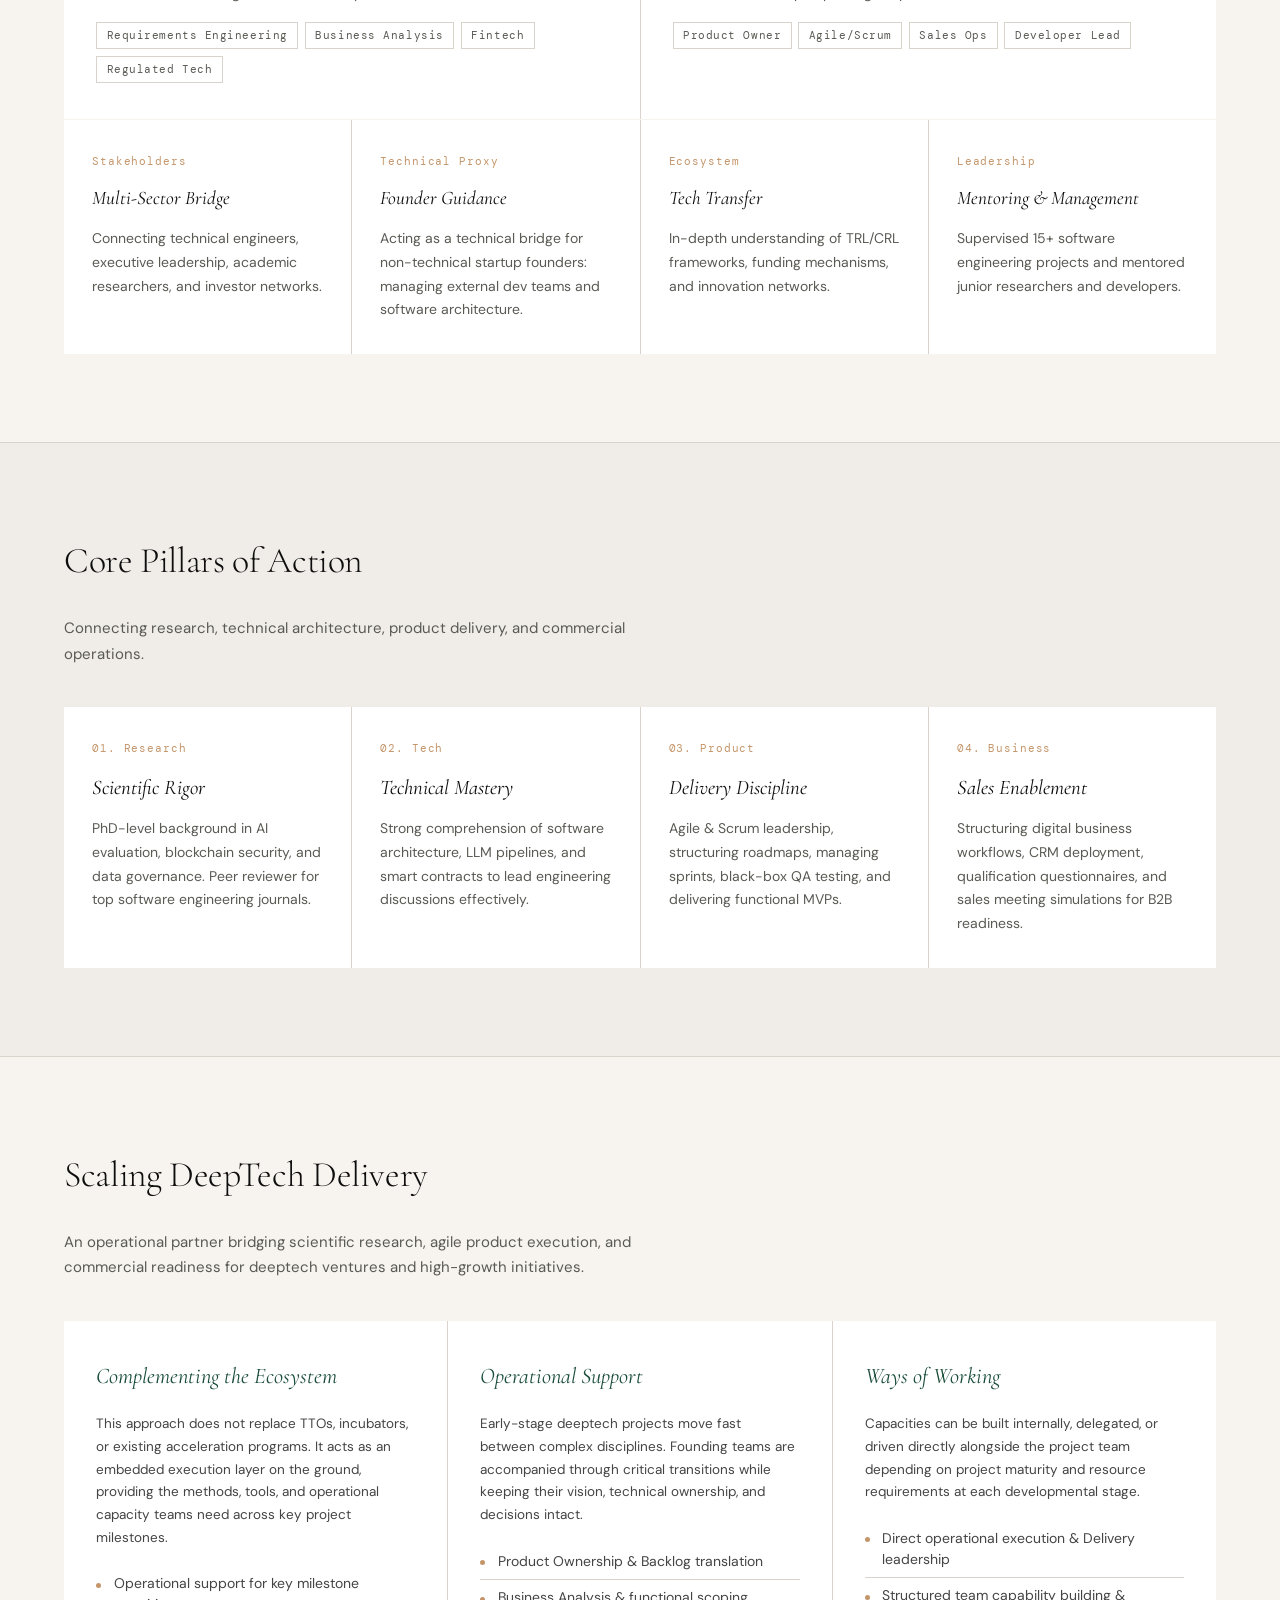
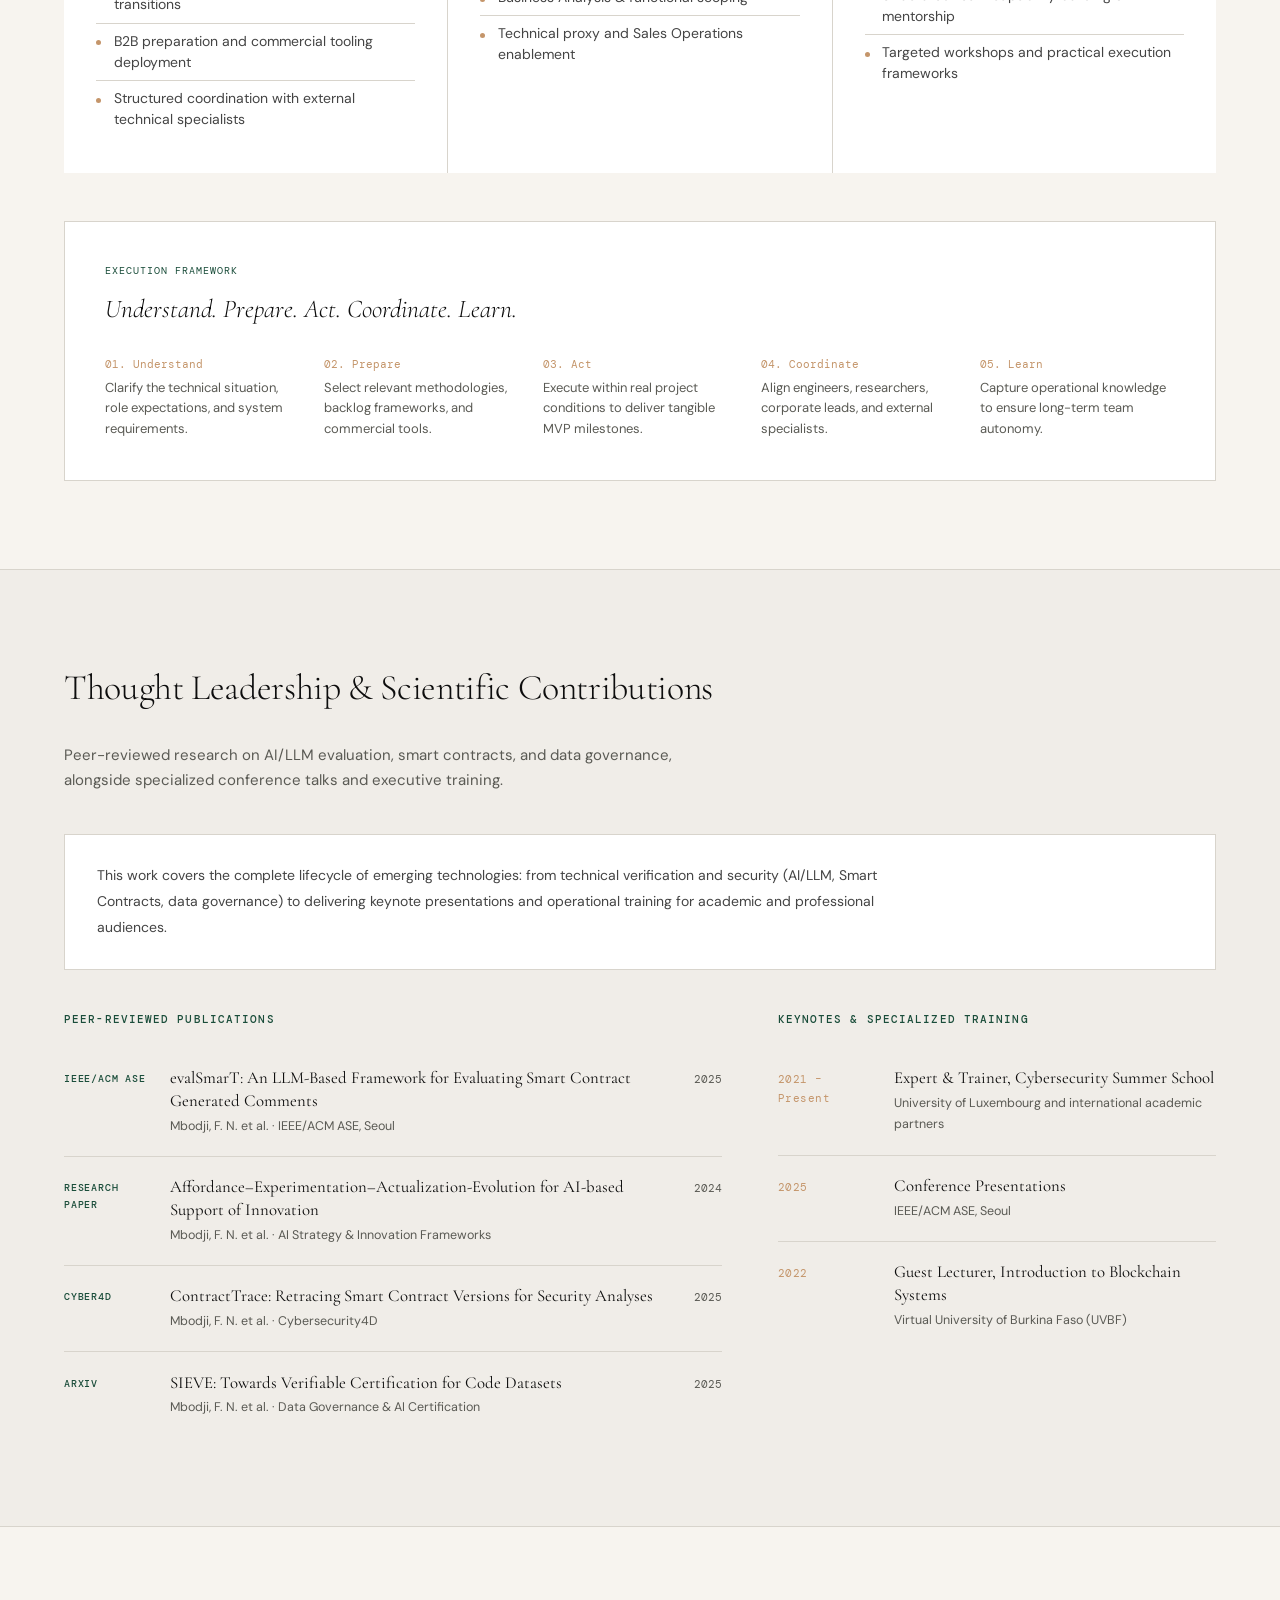
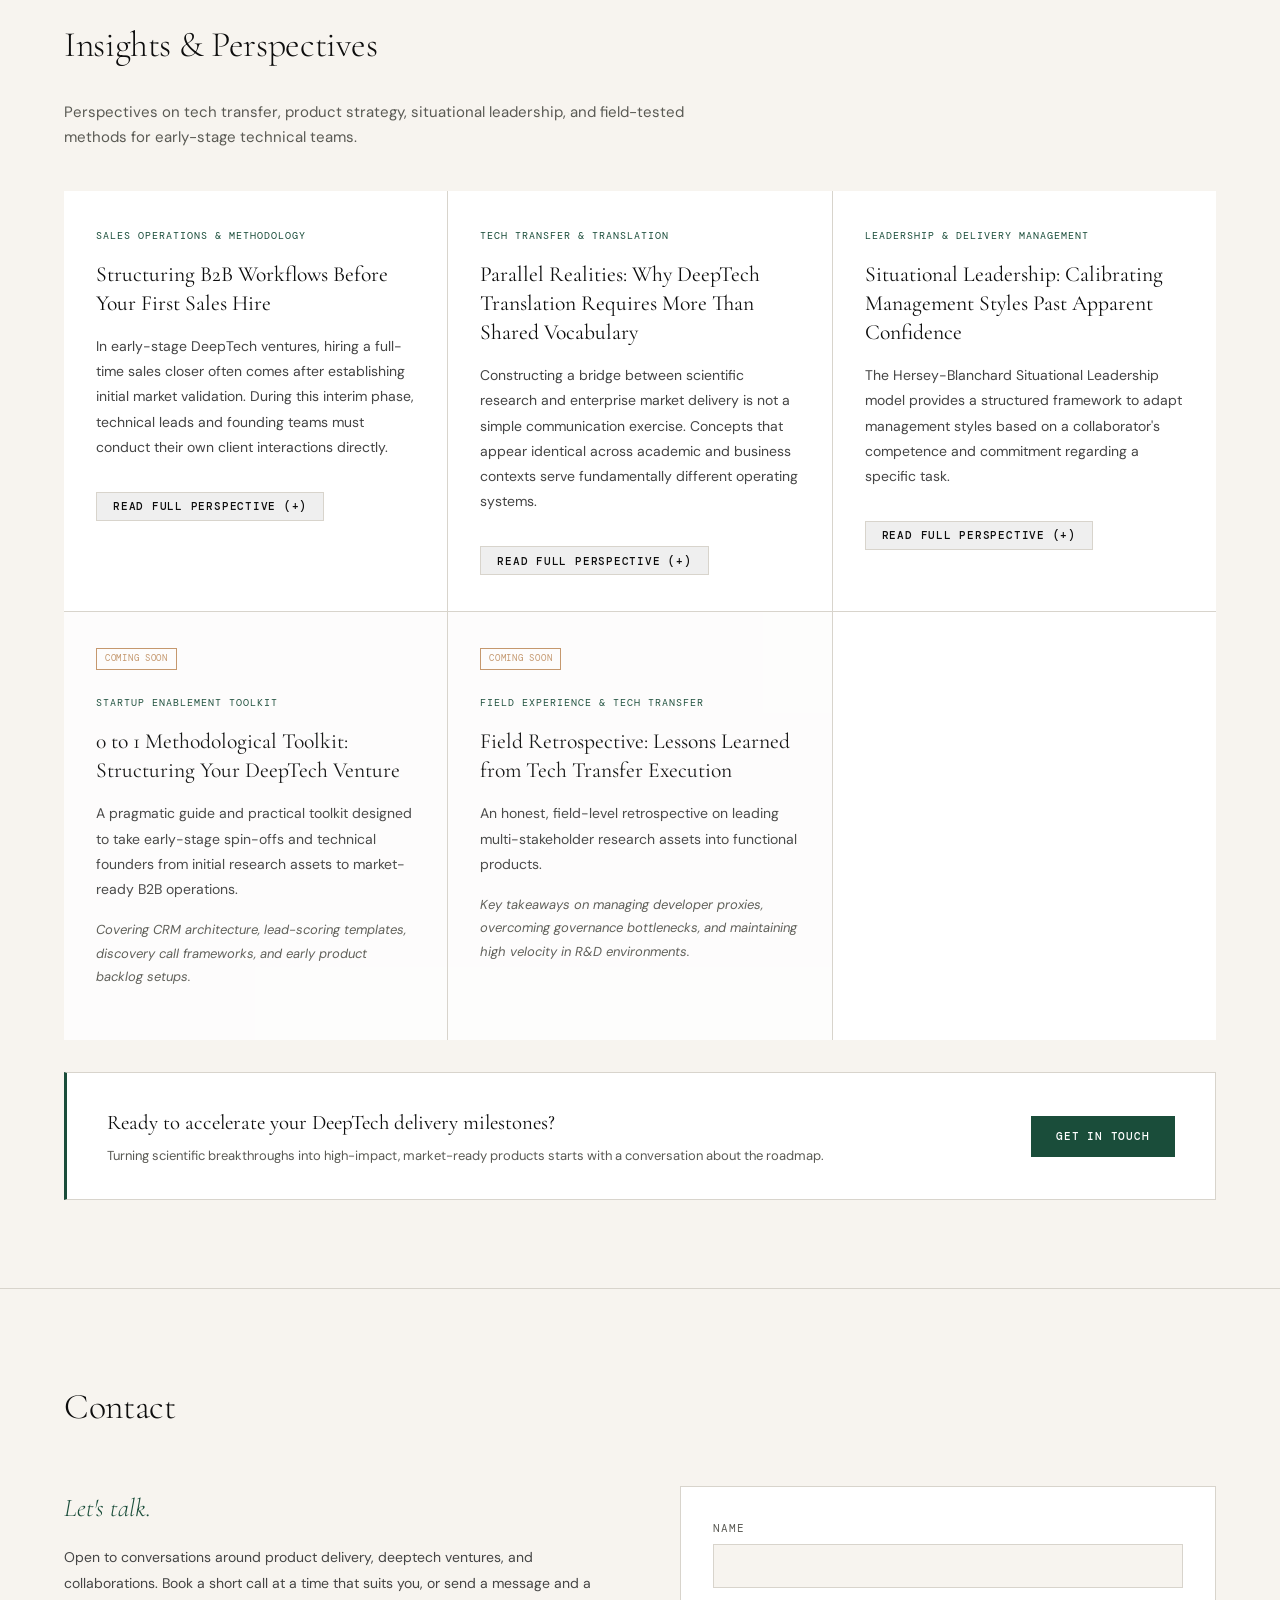
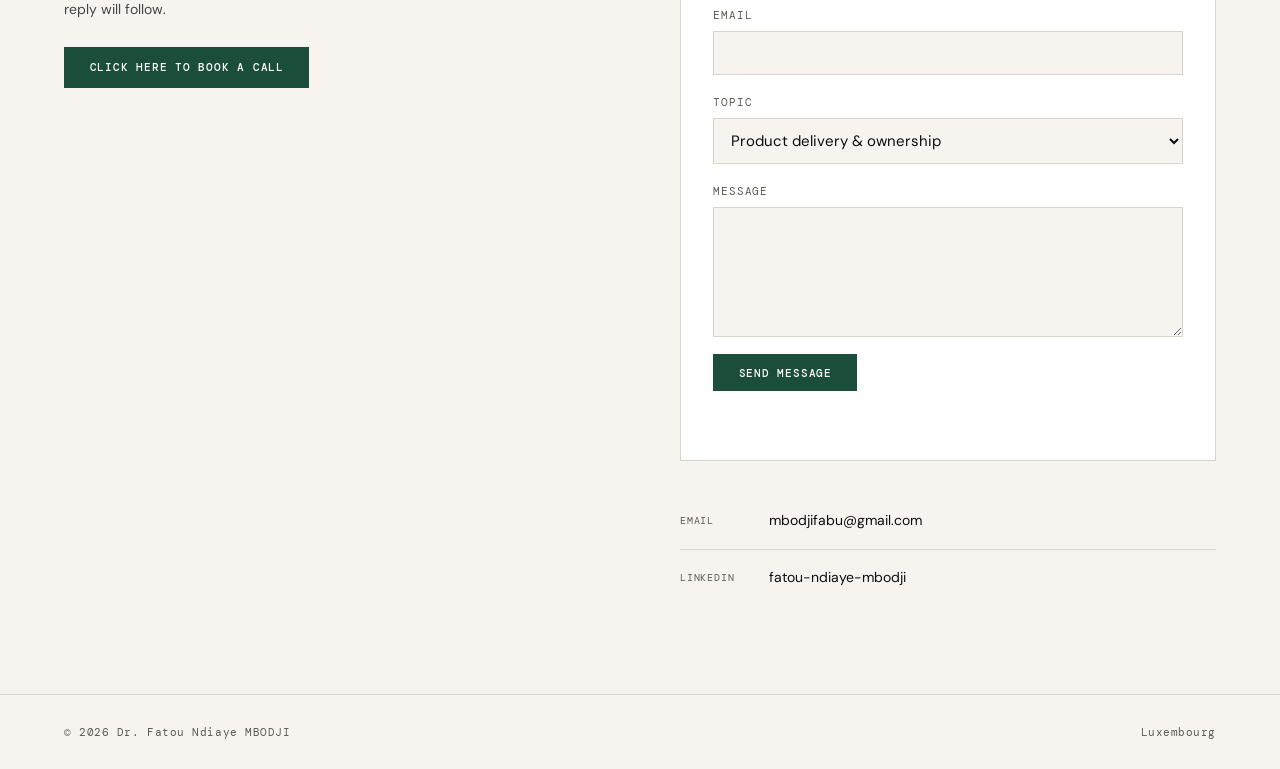
==== commit 0be75b37: "SEO Brand" ====
--- a/index.html
+++ b/index.html
@@ -4,7 +4,48 @@
   <meta charset="UTF-8">
   <meta name="viewport" content="width=device-width, initial-scale=1.0">
   <title>Dr. Fatou Ndiaye MBODJI | DeepTech Product & Delivery Leader</title>
-  <meta name="description" content="DeepTech Product & Delivery Leader. PhD in Software Engineering. Specializing in AI/LLM, Smart Contracts, AMOA and B2B Sales Operations Enablement. Luxembourg.">
+  <meta name="description" content="DeepTech Product & Delivery Leader. PhD in Software Engineering. Specializing in AI/LLM, Smart Contracts, Business Analysis and B2B Sales Operations Enablement. Luxembourg.">
+  <meta name="keywords" content="Dr. Fatou Ndiaye MBODJI, Fatou Mbodji, DeepTech Luxembourg, Product Owner, Software Engineering PhD, AI LLM, Smart Contracts, B2B Sales Operations">
+  <meta property="og:type" content="website">
+  <meta property="og:title" content="Dr. Fatou Ndiaye MBODJI | DeepTech Product & Delivery Leader">
+  <meta property="og:description" content="From research to working products: product ownership, delivery and business analysis for deeptech teams. Luxembourg.">
+  
+  <!-- SEO Brand: Structured Data for Google Search -->
+  <script type="application/ld+json">
+  {
+    "@context": "https://schema.org",
+    "@type": "Person",
+    "name": "Dr. Fatou Ndiaye MBODJI",
+    "givenName": "Fatou Ndiaye",
+    "familyName": "MBODJI",
+    "honorificPrefix": "Dr.",
+    "jobTitle": "DeepTech Product & Delivery Leader",
+    "worksFor": {
+      "@type": "Organization",
+      "name": "University of Luxembourg / SnT"
+    },
+    "alumniOf": {
+      "@type": "EducationalOrganization",
+      "name": "University of Luxembourg"
+    },
+    "address": {
+      "@type": "PostalAddress",
+      "addressLocality": "Luxembourg",
+      "addressCountry": "LU"
+    },
+    "sameAs": [
+      "https://linkedin.com/in/fatou-ndiaye-mbodji-131728228"
+    ],
+    "knowsAbout": [
+      "DeepTech Product Ownership",
+      "Software Engineering",
+      "AI & LLM Systems",
+      "Smart Contracts",
+      "B2B Sales Operations Enablement"
+    ]
+  }
+  </script>
+
   <link rel="preconnect" href="https://fonts.googleapis.com">
   <link href="https://fonts.googleapis.com/css2?family=Cormorant+Garamond:ital,wght@0,300;0,400;0,600;1,300;1,400&family=DM+Mono:wght@300;400;500&family=DM+Sans:wght@300;400;500;600&display=swap" rel="stylesheet">
   <style>
@@ -14,7 +55,7 @@
       --accent: #1A4D3A;
       --accent-light: #2E7D5A;
       --warm: #C4956A;
-      --muted: #6F6F68;
+      --muted: #5A5A54;
       --border: #D8D4CC;
       --bg-alt: #F0EDE8;
       --mono: 'DM Mono', monospace;
@@ -23,20 +64,21 @@
     }
     *, *::before, *::after { box-sizing: border-box; margin: 0; padding: 0; }
     html { scroll-behavior: smooth; }
-    body { background: var(--paper); color: var(--ink); font-family: var(--sans); font-size: 15px; line-height: 1.7; overflow-x: hidden; }
+    body { background: var(--paper); color: var(--ink); font-family: var(--sans); font-size: 16px; line-height: 1.7; overflow-x: hidden; }
     body::before { content: ''; position: fixed; inset: 0; background-image: url("data:image/svg+xml,%3Csvg viewBox='0 0 256 256' xmlns='http://www.w3.org/2000/svg'%3E%3Cfilter id='noise'%3E%3CfeTurbulence type='fractalNoise' baseFrequency='0.9' numOctaves='4' stitchTiles='stitch'/%3E%3C/filter%3E%3Crect width='100%25' height='100%25' filter='url(%23noise)' opacity='0.03'/%3E%3C/svg%3E"); pointer-events: none; z-index: 1000; opacity: 0.4; }
     a:focus-visible, .btn:focus-visible { outline: 2px solid var(--accent); outline-offset: 3px; }
 
-    nav { position: fixed; top: 0; left: 0; right: 0; z-index: 100; display: flex; justify-content: space-between; align-items: center; padding: 1.1rem 4rem; background: rgba(247,244,239,0.93); backdrop-filter: blur(14px); border-bottom: 1px solid var(--border); }
-    .nav-logo { font-family: var(--mono); font-size: 12px; color: var(--accent); letter-spacing: 0.1em; text-transform: uppercase; text-decoration: none; font-weight: 500; }
+    /* BANDE DE NAVIGATION EN VERT FONCÉ */
+    nav { position: fixed; top: 0; left: 0; right: 0; z-index: 100; display: flex; justify-content: space-between; align-items: center; padding: 1.1rem 4rem; background: var(--accent); border-bottom: 1px solid rgba(255,255,255,0.15); box-shadow: 0 2px 10px rgba(0,0,0,0.1); }
+    .nav-logo { font-family: var(--mono); font-size: 13px; color: #FFFFFF; letter-spacing: 0.1em; text-transform: uppercase; text-decoration: none; font-weight: 600; }
     .nav-links { display: flex; gap: 1.4rem; list-style: none; }
-    .nav-links a { font-family: var(--mono); font-size: 11px; color: var(--muted); text-decoration: none; letter-spacing: 0.07em; text-transform: uppercase; transition: color 0.2s; }
-    .nav-links a:hover, .nav-links a.active { color: var(--accent); }
-    .nav-toggle { display: none; font-family: var(--mono); font-size: 11px; letter-spacing: 0.07em; text-transform: uppercase; background: none; border: 1px solid var(--border); color: var(--ink); padding: 0.4rem 0.9rem; cursor: pointer; }
+    .nav-links a { font-family: var(--mono); font-size: 11px; color: rgba(255,255,255,0.75); text-decoration: none; letter-spacing: 0.07em; text-transform: uppercase; transition: color 0.2s; }
+    .nav-links a:hover, .nav-links a.active { color: #FFFFFF; }
+    .nav-toggle { display: none; font-family: var(--mono); font-size: 11px; letter-spacing: 0.07em; text-transform: uppercase; background: none; border: 1px solid rgba(255,255,255,0.3); color: #FFFFFF; padding: 0.4rem 0.9rem; cursor: pointer; }
     section[id] { scroll-margin-top: 4rem; }
-
-    .hero { min-height: 100vh; padding: 9rem 4rem 5rem; display: grid; grid-template-columns: 1.2fr 0.8fr; gap: 5rem; align-items: center; position: relative; }
-    .hero::after { content: ''; position: absolute; right: 0; top: 0; bottom: 0; width: 38%; background: linear-gradient(160deg, #E4EFE9 0%, #D0E6D9 100%); z-index: -1; }
+    [hidden] { display: none !important; }
+
+    .hero { min-height: 100vh; padding: 9rem 4rem 5rem; display: grid; grid-template-columns: 1.2fr 0.8fr; gap: 5rem; align-items: center; position: relative; background: var(--paper); }
     h1 { font-family: var(--serif); font-size: clamp(2.8rem, 4.5vw, 4.2rem); font-weight: 300; line-height: 1.1; letter-spacing: -0.02em; margin-bottom: 0.5rem; }
     h1 em { font-style: italic; color: var(--accent); }
     .hero-role { font-family: var(--serif); font-size: 1.35rem; font-weight: 300; color: var(--muted); font-style: italic; margin-bottom: 1.25rem; }
@@ -49,17 +91,17 @@
     .btn-outline { border: 1px solid var(--border); color: var(--ink); }
     .btn-outline:hover { border-color: var(--ink); transform: translateY(-1px); }
 
-    .hero-stats { display: flex; flex-direction: column; gap: 1px; background: var(--border); }
+    .hero-stats { display: flex; flex-direction: column; gap: 1px; background: var(--border); border: 1px solid var(--border); }
     .hero-stat { background: white; padding: 1.2rem 1.5rem; display: flex; align-items: center; gap: 1rem; }
     .stat-dot { width: 8px; height: 8px; border-radius: 50%; background: var(--accent); flex-shrink: 0; }
-    .stat-text { font-size: 13px; color: #444; line-height: 1.4; }
+    .stat-text { font-size: 14px; color: #444; line-height: 1.4; }
     .stat-text strong { font-weight: 500; color: var(--ink); display: block; }
 
     section { padding: 5.5rem 4rem; border-top: 1px solid var(--border); }
     section.alt { background: var(--bg-alt); }
     .sec-header { display: flex; align-items: baseline; margin-bottom: 3rem; }
     h2 { font-family: var(--serif); font-size: clamp(1.8rem, 2.8vw, 2.6rem); font-weight: 300; letter-spacing: -0.01em; }
-    .sec-desc { font-size: 14px; color: var(--muted); max-width: 640px; margin-top: -1.5rem; margin-bottom: 2.5rem; line-height: 1.7; }
+    .sec-desc { font-size: 15px; color: var(--muted); max-width: 640px; margin-top: -1.5rem; margin-bottom: 2.5rem; line-height: 1.7; }
 
     .contrib-grid { display: grid; grid-template-columns: repeat(3, 1fr); gap: 1px; background: var(--border); }
     .contrib-card { background: white; padding: 2.25rem 2rem; }
@@ -73,9 +115,9 @@
     .pm-card { background: white; padding: 2rem 1.75rem; }
     .pm-card-num { font-family: var(--mono); font-size: 11px; color: var(--warm); letter-spacing: 0.08em; margin-bottom: 0.75rem; }
     .pm-card-title { font-family: var(--serif); font-size: 1.2rem; font-weight: 400; color: var(--ink); margin-bottom: 0.75rem; font-style: italic; }
-    .pm-card-desc { font-size: 13px; color: var(--muted); line-height: 1.7; }
+    .pm-card-desc { font-size: 14px; color: var(--muted); line-height: 1.7; }
     .pm-card-tags { display: flex; flex-wrap: wrap; gap: 0.4rem; margin-top: 1rem; }
-    .mini-tag { font-family: var(--mono); font-size: 10px; padding: 0.2rem 0.6rem; border: 1px solid var(--border); color: var(--muted); letter-spacing: 0.05em; }
+    .mini-tag { font-family: var(--mono); font-size: 11px; padding: 0.2rem 0.6rem; border: 1px solid var(--border); color: var(--muted); letter-spacing: 0.05em; }
 
     .chain { display: grid; grid-template-columns: 1fr 1fr; gap: 1px; background: var(--border); border-top: 3px solid var(--accent); margin-bottom: 1px; }
     .chain-step { background: white; padding: 2.25rem 2rem; }
@@ -84,17 +126,19 @@
     .bridge-card { background: white; padding: 2rem 1.75rem; }
     .bridge-card-num { font-family: var(--mono); font-size: 11px; color: var(--warm); letter-spacing: 0.08em; margin-bottom: 0.75rem; }
     .bridge-card-title { font-family: var(--serif); font-size: 1.3rem; font-weight: 400; color: var(--ink); margin-bottom: 0.75rem; font-style: italic; }
-    .bridge-card-desc { font-size: 13px; color: var(--muted); line-height: 1.7; }
-
+    .bridge-card-desc { font-size: 14px; color: var(--muted); line-height: 1.7; }
+
+    .pub-speaking-grid { display: grid; grid-template-columns: 1.2fr 0.8fr; gap: 3.5rem; align-items: start; }
     .pub-list { display: flex; flex-direction: column; }
-    .pub-item { display: grid; grid-template-columns: 110px 1fr 80px; gap: 2rem; align-items: start; padding: 1.6rem 0; border-bottom: 1px solid var(--border); }
+    .pub-item { display: grid; grid-template-columns: 90px 1fr 50px; gap: 1rem; align-items: start; padding: 1.2rem 0; border-bottom: 1px solid var(--border); }
     .pub-item:last-child { border-bottom: none; }
-    .pub-venue { font-family: var(--mono); font-size: 10px; font-weight: 500; color: var(--accent); letter-spacing: 0.1em; text-transform: uppercase; padding-top: 3px; }
-    .pub-title { font-family: var(--serif); font-size: 1.05rem; color: var(--ink); margin-bottom: 4px; line-height: 1.4; }
-    .pub-meta { font-size: 12px; color: var(--muted); }
+    .pub-venue { font-family: var(--mono); font-size: 10px; font-weight: 500; color: var(--accent); letter-spacing: 0.08em; text-transform: uppercase; padding-top: 3px; }
+    .pub-title { font-family: var(--serif); font-size: 1.05rem; color: var(--ink); margin-bottom: 3px; line-height: 1.35; }
+    .pub-meta { font-size: 12.5px; color: var(--muted); }
     .pub-year { font-family: var(--mono); font-size: 11px; color: var(--muted); text-align: right; padding-top: 3px; }
-    .phd-lead { background: white; border: 1px solid var(--border); padding: 1.75rem 2rem; margin-bottom: 2rem; }
-    .phd-lead p { font-size: 14px; color: #444; line-height: 1.85; max-width: 760px; }
+    
+    .phd-lead { background: white; border: 1px solid var(--border); padding: 1.75rem 2rem; margin-bottom: 2.5rem; }
+    .phd-lead p { font-size: 14px; color: #444; line-height: 1.85; max-width: 820px; }
 
     .spin-block { background: white; border: 1px solid var(--border); padding: 2.5rem; margin-bottom: 1.5rem; }
     .spin-title { font-family: var(--serif); font-size: 1.8rem; font-weight: 300; color: var(--accent); font-style: italic; margin-bottom: 0.5rem; }
@@ -103,15 +147,16 @@
     .spin-block .pm-card-tags { margin-top: 1.5rem; }
 
     .panels-grid { display: flex; flex-direction: column; }
-    .panel-item { display: grid; grid-template-columns: 120px 1fr; gap: 2rem; padding: 1.5rem 0; border-bottom: 1px solid var(--border); align-items: start; }
+    .panel-item { display: grid; grid-template-columns: 100px 1fr; gap: 1rem; padding: 1.2rem 0; border-bottom: 1px solid var(--border); align-items: start; }
     .panel-item:last-child { border-bottom: none; }
-    .panel-date { font-family: var(--mono); font-size: 11px; color: var(--warm); letter-spacing: 0.06em; padding-top: 3px; }
-    .panel-title { font-family: var(--serif); font-size: 1.05rem; color: var(--ink); margin-bottom: 3px; }
-    .panel-event { font-size: 13px; color: var(--muted); }
+    .panel-date { font-family: var(--mono); font-size: 11px; color: var(--warm); letter-spacing: 0.05em; padding-top: 3px; }
+    .panel-title { font-family: var(--serif); font-size: 1.05rem; color: var(--ink); margin-bottom: 3px; line-height: 1.35; }
+    .panel-event { font-size: 12.5px; color: var(--muted); }
 
     .insights-grid { display: grid; grid-template-columns: repeat(3, 1fr); gap: 1px; background: var(--border); }
     .insight-card { background: white; padding: 2.25rem 2rem; display: flex; flex-direction: column; gap: 1rem; }
-    .insight-card.coming-soon { background: #FAFAFA; border: 1px dashed var(--border); }
+    .insight-card.coming-soon { background: white; opacity: 0.95; }
+    .insight-card.empty-placeholder { background: white; }
     .insight-cat { font-family: var(--mono); font-size: 10px; color: var(--accent); letter-spacing: 0.1em; text-transform: uppercase; }
     .insight-title { font-family: var(--serif); font-size: 1.35rem; color: var(--ink); line-height: 1.35; font-weight: 400; }
     .insight-body { font-size: 14px; color: #444; line-height: 1.8; }
@@ -120,7 +165,18 @@
     .insight-list li { font-size: 14px; color: #444; padding: 0.4rem 0 0.4rem 1.2rem; position: relative; line-height: 1.6; }
     .insight-list li::before { content: ''; position: absolute; left: 0; top: 0.95rem; width: 5px; height: 5px; border-radius: 50%; background: var(--warm); }
 
-    .badge-cs { display: inline-block; font-family: var(--mono); font-size: 9px; color: var(--warm); border: 1px solid var(--warm); padding: 0.15rem 0.5rem; letter-spacing: 0.08em; text-transform: uppercase; margin-bottom: 0.5rem; }
+    .badge-cs { display: inline-block; font-family: var(--mono); font-size: 9px; color: var(--warm); border: 1px solid var(--warm); padding: 0.15rem 0.5rem; letter-spacing: 0.08em; text-transform: uppercase; margin-bottom: 0.5rem; width: fit-content; }
+
+    .contact-side { display: flex; flex-direction: column; gap: 2rem; }
+    .contact-form { display: flex; flex-direction: column; gap: 1.1rem; background: white; border: 1px solid var(--border); padding: 2rem; }
+    .contact-form label { display: flex; flex-direction: column; gap: 0.4rem; font-family: var(--mono); font-size: 11px; color: var(--muted); letter-spacing: 0.08em; text-transform: uppercase; }
+    .contact-form input, .contact-form select, .contact-form textarea { font-family: var(--sans); font-size: 15px; color: var(--ink); background: var(--paper); border: 1px solid var(--border); padding: 0.7rem 0.8rem; letter-spacing: normal; text-transform: none; width: 100%; }
+    .contact-form textarea { min-height: 130px; resize: vertical; }
+    .contact-form input:focus-visible, .contact-form select:focus-visible, .contact-form textarea:focus-visible { outline: 2px solid var(--accent); outline-offset: 1px; }
+    .contact-form button { cursor: pointer; border: none; align-self: flex-start; }
+    .form-status { font-size: 14px; min-height: 1.4em; color: var(--accent); }
+    .form-status.error { color: #9B2C2C; }
+    .trap { position: absolute; left: -9999px; }
 
     .insight-cta { margin-top: 2rem; padding: 2rem 2.5rem; background: white; border: 1px solid var(--border); border-left: 3px solid var(--accent); display: flex; justify-content: space-between; align-items: center; gap: 2rem; flex-wrap: wrap; }
     .insight-cta h4 { font-family: var(--serif); font-size: 1.3rem; font-weight: 400; color: var(--ink); margin-bottom: 0.25rem; }
@@ -142,13 +198,12 @@
     @media (max-width: 960px) {
       nav { padding: 1rem 1.5rem; }
       .nav-toggle { display: block; }
-      .nav-links { display: none; position: absolute; top: 100%; left: 0; right: 0; flex-direction: column; gap: 0; background: var(--paper); border-bottom: 1px solid var(--border); padding: 0.5rem 1.5rem 1rem; }
+      .nav-links { display: none; position: absolute; top: 100%; left: 0; right: 0; flex-direction: column; gap: 0; background: var(--accent); border-bottom: 1px solid rgba(255,255,255,0.15); padding: 0.5rem 1.5rem 1rem; }
       .nav-links.open { display: flex; }
       .nav-links a { display: block; padding: 0.7rem 0; font-size: 12px; }
       .hero { grid-template-columns: 1fr; padding: 7rem 1.5rem 3rem; gap: 3rem; }
-      .hero::after { display: none; }
       section { padding: 4rem 1.5rem; }
-      .contrib-grid, .pm-grid, .pm-grid-4, .bridge-grid, .insights-grid { grid-template-columns: 1fr; }
+      .contrib-grid, .pm-grid, .pm-grid-4, .bridge-grid, .insights-grid, .pub-speaking-grid { grid-template-columns: 1fr; }
       .chain { grid-template-columns: 1fr; }
       .pub-item { grid-template-columns: 1fr; gap: 0.4rem; }
       .pub-year { display: none; }
@@ -156,6 +211,7 @@
       .contact-grid { grid-template-columns: 1fr; gap: 2.5rem; }
       .spin-block { padding: 1.75rem; }
       .insight-cta { flex-direction: column; align-items: flex-start; gap: 1rem; }
+      .insight-card.empty-placeholder { display: none; }
       footer { flex-direction: column; gap: 0.5rem; padding: 1.5rem; }
     }
   </style>
@@ -163,17 +219,16 @@
 <body>
 
 <nav>
-  <a href="#top" class="nav-logo">FNM</a>
+  <a href="#top" class="nav-logo">DR. MBODJI</a>
   <button class="nav-toggle" aria-label="Menu" aria-expanded="false" aria-controls="nav-links">Menu</button>
   <ul class="nav-links" id="nav-links">
     <li><a href="#expertise">Expertise</a></li>
     <li><a href="#spinoff">Track Record</a></li>
     <li><a href="#pm">Delivery</a></li>
-    <li><a href="#across">Bridge</a></li>
-    <li><a href="#how-we-work">Delivery Model</a></li>
-    <li><a href="#research">Research & Validation</a></li>
-    <li><a href="#speaking">Speaking</a></li>
-    <li><a href="#insights">Insights & Resources</a></li>
+    <li><a href="#across">Approach</a></li>
+    <li><a href="#ways-of-working">Ways of Working</a></li>
+    <li><a href="#research">Thought Leadership</a></li>
+    <li><a href="#insights">Insights</a></li>
     <li><a href="#contact">Contact</a></li>
   </ul>
 </nav>
@@ -183,9 +238,9 @@
     <h1>Dr. Fatou<br><em>Ndiaye MBODJI</em></h1>
     <p class="hero-role">DeepTech Product & Delivery Leader</p>
     <div class="hero-formula">Bridging Scientific Innovation & Market Delivery</div>
-    <p class="hero-desc">PhD in Software Engineering (SnT, University of Luxembourg). We de-risk complex scientific R&D, AI/LLM architectures, and software breakthroughs into scalable, market-ready products. By combining technical rigor, agile product leadership, and B2B sales operations enablement, we structure roadmaps, accelerate delivery milestones, and empower early-stage technical teams.</p>
+    <p class="hero-desc">Helping deeptech teams turn research into working products: from roadmap and requirements to delivery and first commercial conversations. PhD in Software Engineering (SnT, University of Luxembourg), with hands-on experience in AI/LLM systems, smart contracts, product ownership and B2B sales enablement.</p>
     <div class="hero-actions">
-      <a href="#contact" class="btn btn-primary">Discuss a Project / Opportunity</a>
+      <a href="#contact" class="btn btn-primary">Get in Touch</a>
       <a href="#expertise" class="btn btn-outline">Explore Expertise</a>
     </div>
   </div>
@@ -196,7 +251,7 @@
     </div>
     <div class="hero-stat">
       <div class="stat-dot"></div>
-      <div class="stat-text"><strong>Strategic Product Ownership & AMOA</strong>Roadmap execution, backlog prioritization & functional MVP delivery</div>
+      <div class="stat-text"><strong>Strategic Product Ownership & Business Analysis</strong>Roadmap execution, backlog prioritization & functional MVP delivery</div>
     </div>
     <div class="hero-stat">
       <div class="stat-dot"></div>
@@ -228,12 +283,12 @@
       </ul>
     </div>
     <div class="contrib-card">
-      <h3>DeepTech Delivery & AMOA</h3>
+      <h3>DeepTech Delivery & Business Analysis</h3>
       <p style="font-size: 13px; color: var(--muted); margin-bottom: 1rem;">De-risk R&D investments and ensure seamless software execution.</p>
       <ul>
         <li>Agile execution and predictable release milestone tracking.</li>
         <li>Operational leadership of developer teams and technical proxies.</li>
-        <li>Business Analysis (AMOA) bridging business logic with software design.</li>
+        <li>Business Analysis bridging business logic with software design.</li>
         <li>High-velocity delivery without compromising scientific rigor.</li>
       </ul>
     </div>
@@ -257,7 +312,14 @@
   <div class="spin-block">
     <div class="spin-title">Project Leadership & Strategic Product Ownership (AI Systems)</div>
     <div class="spin-tag">SnT, University of Luxembourg · 2021 – Present</div>
-    <p class="spin-desc">Directed the end-to-end product lifecycle for 5+ LLM and RAG-based software assets from research concept to functional MVPs. Managed product roadmaps, project timelines, and developer teams within a cutting-edge research environment. Structured backlogs, aligned technical architectures, and coordinated cross-functional research and engineering teams to ensure predictable software execution.</p>
+    <p class="spin-desc">Directed the end-to-end product lifecycle for 5+ LLM and RAG-based software assets from research concept to functional MVPs.</p>
+    
+    <div id="more-track-1" style="display: none; margin-top: 1rem;">
+      <p class="spin-desc">Managed product roadmaps, project timelines, and developer teams within a cutting-edge research environment. Structured backlogs, aligned technical architectures, and coordinated cross-functional research and engineering teams to ensure predictable software execution.</p>
+    </div>
+
+    <button onclick="toggleCardDetails('more-track-1', 'btn-track-1')" id="btn-track-1" class="btn btn-outline" style="margin-top: 1rem; cursor: pointer; padding: 0.4rem 1rem;">Read full breakdown (+)</button>
+
     <div class="pm-card-tags">
       <span class="mini-tag">Product Ownership</span>
       <span class="mini-tag">LLM & RAG Systems</span>
@@ -268,12 +330,19 @@
   </div>
 
   <div class="spin-block">
-    <div class="spin-title">R&D Strategy & Upstream AMOA Scoping</div>
+    <div class="spin-title">R&D Strategy & Upstream Business Analysis</div>
     <div class="spin-tag">SnT, University of Luxembourg (including SnT4Dev initiatives)</div>
-    <p class="spin-desc">Served as R&D Specialist leading upstream product discovery, business analysis (AMOA), and technical specifications for software research assets. Structured product backlogs, established black-box acceptance testing frameworks, and guided non-technical stakeholders to convert laboratory prototypes into enterprise-grade functional specifications.</p>
+    <p class="spin-desc">Served as R&D Specialist leading upstream product discovery, business analysis, and technical specifications for software research assets.</p>
+
+    <div id="more-track-2" style="display: none; margin-top: 1rem;">
+      <p class="spin-desc">Structured product backlogs, established black-box acceptance testing frameworks, and guided non-technical stakeholders to convert laboratory prototypes into enterprise-grade functional specifications.</p>
+    </div>
+
+    <button onclick="toggleCardDetails('more-track-2', 'btn-track-2')" id="btn-track-2" class="btn btn-outline" style="margin-top: 1rem; cursor: pointer; padding: 0.4rem 1rem;">Read full breakdown (+)</button>
+
     <div class="pm-card-tags">
       <span class="mini-tag">R&D Strategy</span>
-      <span class="mini-tag">Upstream AMOA</span>
+      <span class="mini-tag">Upstream Business Analysis</span>
       <span class="mini-tag">Black-Box Testing</span>
       <span class="mini-tag">Functional Specifications</span>
       <span class="mini-tag">Technical Proxy</span>
@@ -288,8 +357,8 @@
     <div class="chain-step">
       <div class="pm-card-num">Upstream</div>
       <div class="pm-card-title">Business Analysis & Strategy</div>
-      <div class="pm-card-desc">Translating ecosystem requirements into clear technical specifications. AMOA, functional specs, and Business Analysis across fintech, banking environments, and regulated software systems.</div>
-      <div class="pm-card-tags"><span class="mini-tag">Requirements Engineering</span><span class="mini-tag">AMOA</span><span class="mini-tag">Fintech</span><span class="mini-tag">Regulated Tech</span></div>
+      <div class="pm-card-desc">Translating ecosystem requirements into clear technical specifications. Functional specifications and Business Analysis across fintech, banking environments, and regulated software systems.</div>
+      <div class="pm-card-tags"><span class="mini-tag">Requirements Engineering</span><span class="mini-tag">Business Analysis</span><span class="mini-tag">Fintech</span><span class="mini-tag">Regulated Tech</span></div>
     </div>
     <div class="chain-step">
       <div class="pm-card-num">Execution & Operations</div>
@@ -349,14 +418,14 @@
   </div>
 </section>
 
-<section id="how-we-work">
-  <div class="sec-header"><h2>How We Scale DeepTech Delivery</h2></div>
+<section id="ways-of-working">
+  <div class="sec-header"><h2>Scaling DeepTech Delivery</h2></div>
   <p class="sec-desc">An operational partner bridging scientific research, agile product execution, and commercial readiness for deeptech ventures and high-growth initiatives.</p>
 
   <div class="contrib-grid">
     <div class="contrib-card">
       <h3>Complementing the Ecosystem</h3>
-      <p style="font-size: 13.5px; color: #444; line-height: 1.7; margin-bottom: 1rem;">We do not replace TTOs, incubators, or existing acceleration programs. We act as an embedded execution layer on the ground, providing the methods, tools, and operational capacity teams need across key project milestones.</p>
+      <p style="font-size: 13.5px; color: #444; line-height: 1.7; margin-bottom: 1rem;">This approach does not replace TTOs, incubators, or existing acceleration programs. It acts as an embedded execution layer on the ground, providing the methods, tools, and operational capacity teams need across key project milestones.</p>
       <ul>
         <li>Operational support for key milestone transitions</li>
         <li>B2B preparation and commercial tooling deployment</li>
@@ -365,18 +434,18 @@
     </div>
 
     <div class="contrib-card">
-      <h3>An Operational Partner</h3>
-      <p style="font-size: 13.5px; color: #444; line-height: 1.7; margin-bottom: 1rem;">Early-stage deeptech projects move fast between complex disciplines. We accompany founding teams through critical transitions while keeping their vision, technical ownership, and decisions intact.</p>
+      <h3>Operational Support</h3>
+      <p style="font-size: 13.5px; color: #444; line-height: 1.7; margin-bottom: 1rem;">Early-stage deeptech projects move fast between complex disciplines. Founding teams are accompanied through critical transitions while keeping their vision, technical ownership, and decisions intact.</p>
       <ul>
         <li>Product Ownership & Backlog translation</li>
-        <li>Business Analysis & AMOA scoping</li>
+        <li>Business Analysis & functional scoping</li>
         <li>Technical proxy and Sales Operations enablement</li>
       </ul>
     </div>
 
     <div class="contrib-card">
-      <h3>Flexible Engagement Models</h3>
-      <p style="font-size: 13.5px; color: #444; line-height: 1.7; margin-bottom: 1rem;">Capacities can be built internally, delegated, or driven directly alongside our team depending on project maturity and resource requirements at each developmental stage.</p>
+      <h3>Ways of Working</h3>
+      <p style="font-size: 13.5px; color: #444; line-height: 1.7; margin-bottom: 1rem;">Capacities can be built internally, delegated, or driven directly alongside the project team depending on project maturity and resource requirements at each developmental stage.</p>
       <ul>
         <li>Direct operational execution & Delivery leadership</li>
         <li>Structured team capability building & mentorship</li>
@@ -414,62 +483,73 @@
   </div>
 </section>
 
+<!-- SECTION THOUGHT LEADERSHIP (2 COLONNES CÔTE À CÔTE) -->
 <section id="research" class="alt">
-  <div class="sec-header"><h2>Research & Technical Validation</h2></div>
-  <p class="sec-desc">Scientific contributions providing the basis for deep technical understanding, LLM evaluation, and AI-driven innovation frameworks.</p>
+  <div class="sec-header"><h2>Thought Leadership & Scientific Contributions</h2></div>
+  <p class="sec-desc">Peer-reviewed research on AI/LLM evaluation, smart contracts, and data governance, alongside specialized conference talks and executive training.</p>
+  
   <div class="phd-lead">
-    <p>Our research covers the complete lifecycle of emerging technologies: from technical verification and security (AI/LLM, Smart Contracts, data governance) to structuring framework models for AI-based support in innovation contexts.</p>
-  </div>
-  <div class="pub-list">
-    <div class="pub-item">
-      <div class="pub-venue">IEEE/ACM ASE</div>
-      <div><div class="pub-title">evalSmarT: An LLM-Based Framework for Evaluating Smart Contract Generated Comments</div><div class="pub-meta">Mbodji, F. N. et al. · IEEE/ACM ASE, Seoul</div></div>
-      <div class="pub-year">2025</div>
-    </div>
-    <div class="pub-item">
-      <div class="pub-venue">Research Paper</div>
-      <div><div class="pub-title">Affordance–Experimentation–Actualization-Evolution for AI-based Support of Innovation</div><div class="pub-meta">Mbodji, F. N. et al. · AI Strategy & Innovation Frameworks</div></div>
-      <div class="pub-year">2024</div>
-    </div>
-    <div class="pub-item">
-      <div class="pub-venue">Cyber4D</div>
-      <div><div class="pub-title">ContractTrace: Retracing Smart Contract Versions for Security Analyses</div><div class="pub-meta">Mbodji, F. N. et al. · Cybersecurity4D</div></div>
-      <div class="pub-year">2025</div>
-    </div>
-    <div class="pub-item">
-      <div class="pub-venue">arXiv</div>
-      <div><div class="pub-title">SIEVE: Towards Verifiable Certification for Code Datasets</div><div class="pub-meta">Mbodji, F. N. et al. · Data Governance & AI Certification</div></div>
-      <div class="pub-year">2025</div>
-    </div>
-  </div>
-</section>
-
-<section id="speaking">
-  <div class="sec-header"><h2>Speaking & Training</h2></div>
-  <p class="sec-desc">Delivering specialized training and conference talks on software engineering, security, and emerging tech.</p>
-  <div class="panels-grid">
-    <div class="panel-item">
-      <div class="panel-date">2021 – Present</div>
-      <div><div class="panel-title">Expert & Trainer, Cybersecurity Summer School</div><div class="panel-event">University of Luxembourg and international academic partners</div></div>
-    </div>
-    <div class="panel-item">
-      <div class="panel-date">2025</div>
-      <div><div class="panel-title">Conference Presentations</div><div class="panel-event">IEEE/ACM ASE, Seoul</div></div>
-    </div>
-    <div class="panel-item">
-      <div class="panel-date">2022</div>
-      <div><div class="panel-title">Guest Lecturer, Introduction to Blockchain Systems</div><div class="panel-event">Université Virtuelle du Burkina Faso (UVBF)</div></div>
-    </div>
-  </div>
-</section>
-
-<section id="insights" class="alt">
+    <p>This work covers the complete lifecycle of emerging technologies: from technical verification and security (AI/LLM, Smart Contracts, data governance) to delivering keynote presentations and operational training for academic and professional audiences.</p>
+  </div>
+
+  <div class="pub-speaking-grid">
+    
+    <!-- Colonne 1 : Publications -->
+    <div>
+      <div style="font-family: var(--mono); font-size: 11px; color: var(--accent); letter-spacing: 0.1em; text-transform: uppercase; margin-bottom: 1.25rem; font-weight: 500;">Peer-Reviewed Publications</div>
+      <div class="pub-list">
+        <div class="pub-item">
+          <div class="pub-venue">IEEE/ACM ASE</div>
+          <div><div class="pub-title">evalSmarT: An LLM-Based Framework for Evaluating Smart Contract Generated Comments</div><div class="pub-meta">Mbodji, F. N. et al. · IEEE/ACM ASE, Seoul</div></div>
+          <div class="pub-year">2025</div>
+        </div>
+        <div class="pub-item">
+          <div class="pub-venue">Research Paper</div>
+          <div><div class="pub-title">Affordance–Experimentation–Actualization-Evolution for AI-based Support of Innovation</div><div class="pub-meta">Mbodji, F. N. et al. · AI Strategy & Innovation Frameworks</div></div>
+          <div class="pub-year">2024</div>
+        </div>
+        <div class="pub-item">
+          <div class="pub-venue">Cyber4D</div>
+          <div><div class="pub-title">ContractTrace: Retracing Smart Contract Versions for Security Analyses</div><div class="pub-meta">Mbodji, F. N. et al. · Cybersecurity4D</div></div>
+          <div class="pub-year">2025</div>
+        </div>
+        <div class="pub-item">
+          <div class="pub-venue">arXiv</div>
+          <div><div class="pub-title">SIEVE: Towards Verifiable Certification for Code Datasets</div><div class="pub-meta">Mbodji, F. N. et al. · Data Governance & AI Certification</div></div>
+          <div class="pub-year">2025</div>
+        </div>
+      </div>
+    </div>
+
+    <!-- Colonne 2 : Keynotes & Formations -->
+    <div>
+      <div style="font-family: var(--mono); font-size: 11px; color: var(--accent); letter-spacing: 0.1em; text-transform: uppercase; margin-bottom: 1.25rem; font-weight: 500;">Keynotes & Specialized Training</div>
+      <div class="panels-grid">
+        <div class="panel-item">
+          <div class="panel-date">2021 – Present</div>
+          <div><div class="panel-title">Expert & Trainer, Cybersecurity Summer School</div><div class="panel-event">University of Luxembourg and international academic partners</div></div>
+        </div>
+        <div class="panel-item">
+          <div class="panel-date">2025</div>
+          <div><div class="panel-title">Conference Presentations</div><div class="panel-event">IEEE/ACM ASE, Seoul</div></div>
+        </div>
+        <div class="panel-item">
+          <div class="panel-date">2022</div>
+          <div><div class="panel-title">Guest Lecturer, Introduction to Blockchain Systems</div><div class="panel-event">Virtual University of Burkina Faso (UVBF)</div></div>
+        </div>
+      </div>
+    </div>
+
+  </div>
+</section>
+
+<section id="insights">
   <div class="sec-header"><h2>Insights & Perspectives</h2></div>
   <p class="sec-desc">Perspectives on tech transfer, product strategy, situational leadership, and field-tested methods for early-stage technical teams.</p>
   
   <div class="insights-grid">
 
-    <!-- Card 1: Sales Operations Enablement (Methodology & Pedagogy) -->
+    <!-- Ligne 1 - Carte 1: Sales Operations Enablement -->
     <div class="insight-card">
       <div class="insight-cat">Sales Operations & Methodology</div>
       <div class="insight-title">Structuring B2B Workflows Before Your First Sales Hire</div>
@@ -477,20 +557,20 @@
         <p>In early-stage DeepTech ventures, hiring a full-time sales closer often comes after establishing initial market validation. During this interim phase, technical leads and founding teams must conduct their own client interactions directly.</p>
         
         <div id="more-insight-sales" style="display: none; margin-top: 1rem;">
-          <p><strong>Our approach is strictly methodological, educational, and operational:</strong></p>
+          <p><strong>The approach is strictly methodological, educational, and operational:</strong></p>
           <ul class="insight-list">
-            <li><strong>Pedagogy over Pitching:</strong> We do not replace salespeople or perform closing on behalf of the team. We teach technical founders the operational methods of B2B sales enablement.</li>
+            <li><strong>Pedagogy over Pitching:</strong> The goal is not to replace salespeople or to close deals on behalf of the team, but to teach technical founders the operational methods of B2B sales enablement.</li>
             <li><strong>Tooling & Infrastructure:</strong> Setting up clean CRM pipelines, lead qualification tools, and structured prospecting frameworks.</li>
             <li><strong>Preparation & Rehearsal:</strong> Conducting meeting simulations, drafting discovery questionnaires, and refining meeting structures.</li>
           </ul>
           <p><strong>The Outcome:</strong> Technical teams gain the structure, methodology, and confidence to lead their own early B2B meetings effectively until they are ready to onboard a dedicated sales hire.</p>
         </div>
 
-        <button onclick="toggleInsightCard('more-insight-sales', 'btn-sales')" id="btn-sales" class="btn btn-outline" style="margin-top: 1rem; cursor: pointer; padding: 0.4rem 1rem;">Read full perspective (+)</button>
-      </div>
-    </div>
-
-    <!-- Card 2: Tech Transfer & Translation (Parallel Realities) -->
+        <button onclick="toggleCardDetails('more-insight-sales', 'btn-sales')" id="btn-sales" class="btn btn-outline" style="margin-top: 1rem; cursor: pointer; padding: 0.4rem 1rem;">Read full perspective (+)</button>
+      </div>
+    </div>
+
+    <!-- Ligne 1 - Carte 2: Tech Transfer & Translation -->
     <div class="insight-card">
       <div class="insight-cat">Tech Transfer & Translation</div>
       <div class="insight-title">Parallel Realities: Why DeepTech Translation Requires More Than Shared Vocabulary</div>
@@ -502,68 +582,74 @@
           <ul class="insight-list">
             <li><strong>Peer-Reviewer vs. B2B Client:</strong> Your academic supervisor asks you to anticipate every reviewer's objection; your business mentor teaches you to ask the right questions to uncover the client's true operational pain points.</li>
             <li><strong>Co-Author vs. Business Partner:</strong> A co-author strives for scientific originality and conceptual completeness; a business partner seeks risk mitigation, scope adherence, and predictable delivery.</li>
-            <li><strong>Formateur / Coach Business vs. Academic Educator:</strong> A business coach transfers practical tools and methods to solve an immediate operational gap; an academic educator validates the acquisition and mastery of theoretical knowledge (whether acquired before or after the course).</li>
+            <li><strong>Business Coach vs. Academic Educator:</strong> A business coach transfers practical tools and methods to solve an immediate operational gap; an academic educator validates the acquisition and mastery of theoretical knowledge (whether acquired before or after the course).</li>
             <li><strong>Scientific Demonstrator vs. Product MVP:</strong> A prototype proves technical feasibility in a controlled setup; an MVP proves that end users can perform tasks reliably and independently.</li>
           </ul>
           <p>Playing the role of the "Bridge" means translating these expectations without compromising scientific rigor or enterprise delivery requirements.</p>
         </div>
 
-        <button onclick="toggleInsightCard('more-insight-bridge', 'btn-bridge')" id="btn-bridge" class="btn btn-outline" style="margin-top: 1rem; cursor: pointer; padding: 0.4rem 1rem;">Read full perspective (+)</button>
-      </div>
-    </div>
-
-    <!-- Card 3: Leadership Diagnostic Trap -->
+        <button onclick="toggleCardDetails('more-insight-bridge', 'btn-bridge')" id="btn-bridge" class="btn btn-outline" style="margin-top: 1rem; cursor: pointer; padding: 0.4rem 1rem;">Read full perspective (+)</button>
+      </div>
+    </div>
+
+    <!-- Ligne 1 - Carte 3: Situational Leadership -->
     <div class="insight-card">
       <div class="insight-cat">Leadership & Delivery Management</div>
-      <div class="insight-title">The Leadership Diagnostic Trap: Beyond Surface Eloquence</div>
+      <div class="insight-title">Situational Leadership: Calibrating Management Styles Past Apparent Confidence</div>
       <div class="insight-body">
-        <p>Applying Hersey & Blanchard’s Situational Leadership framework in complex technical environments requires cutting through surface-level behaviors. A critical managerial pitfall is misdiagnosing operational readiness due to personal eloquence.</p>
-        
+        <p>The Hersey-Blanchard Situational Leadership model provides a structured framework to adapt management styles based on a collaborator's competence and commitment regarding a specific task.</p>
+
         <div id="more-insight-leadership" style="display: none; margin-top: 1rem;">
-          <p>Certain individuals master the art of polished communication, projecting confidence and a false sense of expertise. To an undiscerning manager, their apparent eagerness leads to a diagnosis of <strong>Low Competence / High Motivation</strong>—prompting a supportive or coaching management style.</p>
-          <p>A closer operational analysis often reveals a starkly different reality:</p>
+          <p><strong>The Observed Fact: The Gap Between Discourse and Action</strong></p>
+          <p>It is not uncommon for a collaborator to display a high level of assurance and apparent mastery during initial alignments on a new task.</p>
+
+          <p><strong>Practical Outcomes: The Limits of the Directing Style</strong></p>
+          <p>The accuracy of the initial diagnosis is tested during the execution phase. On the ground, a specific pattern may emerge where a purely directive approach reaches its limits: instructions do not lead to deliverables, ownership of the task is bypassed, and project progress stalls.</p>
+
+          <p><strong>Operational Alignment: Rectifying the Leadership Trajectory</strong></p>
           <ul class="insight-list">
-            <li><strong>Superficial Enthusiasm as Defense:</strong> Motivation is an intentional screen designed to mask technical gaps and insecurity.</li>
-            <li><strong>Avoidance of Deliverables:</strong> When faced with concrete execution, these profiles avoid tasks or pledge support without follow-through to avoid accountability.</li>
-            <li><strong>The True Diagnostic:</strong> The actual state is <strong>Low Competence / Low True Commitment & Self-Efficacy</strong>.</li>
+            <li>Acknowledge that previous instructions delivered via a directive mode (Style 1) did not generate the targeted operational output.</li>
+            <li>Pivot to Style 2 (Coaching) to re-explain objectives, systematically verify practical understanding, and closely support the technical onboarding.</li>
           </ul>
-          <p><strong>Operational Takeaway:</strong> Effective delivery leaders do not confuse eloquence with engagement. Misdiagnosing low competence disguised as motivation leads to passive delegation, when direct oversight and clear boundary-setting are urgently required.</p>
-        </div>
-
-        <button onclick="toggleInsightCard('more-insight-leadership', 'btn-leadership')" id="btn-leadership" class="btn btn-outline" style="margin-top: 1rem; cursor: pointer; padding: 0.4rem 1rem;">Read full perspective (+)</button>
-      </div>
-    </div>
-
-    <!-- Card 4: Coming Soon - Methodological Toolkit -->
+        </div>
+
+        <button onclick="toggleCardDetails('more-insight-leadership', 'btn-leadership')" id="btn-leadership" class="btn btn-outline" style="margin-top: 1rem; cursor: pointer; padding: 0.4rem 1rem;">Read full perspective (+)</button>
+      </div>
+    </div>
+
+    <!-- Ligne 2 - Carte 1: Coming Soon - Methodological Toolkit -->
     <div class="insight-card coming-soon">
       <span class="badge-cs">Coming Soon</span>
-      <div class="insight-cat">Field Toolkit & Series</div>
-      <div class="insight-title">The Early-Stage Step-by-Step Methodological Toolkit</div>
+      <div class="insight-cat">Startup Enablement Toolkit</div>
+      <div class="insight-title">0 to 1 Methodological Toolkit: Structuring Your DeepTech Venture</div>
       <div class="insight-body">
-        <p>A curated series of operational methods, tools, and technical checklists shared <em>like a co-founder</em> for early-stage teams that haven't yet assembled a full suite of specialized roles.</p>
-        <p style="font-size: 13px; color: var(--muted); font-style: italic;">Step-by-step guides covering backlog structuring, Black-Box QA, CRM setup, and discovery call templates.</p>
-      </div>
-    </div>
-
-    <!-- Card 5: Coming Soon - Tech-to-Biz Synthesis -->
+        <p>A pragmatic guide and practical toolkit designed to take early-stage spin-offs and technical founders from initial research assets to market-ready B2B operations.</p>
+        <p style="font-size: 13px; color: var(--muted); margin-top: 0.5rem;"><em>Covering CRM architecture, lead-scoring templates, discovery call frameworks, and early product backlog setups.</em></p>
+      </div>
+    </div>
+
+    <!-- Ligne 2 - Carte 2: Coming Soon - Field Retrospective -->
     <div class="insight-card coming-soon">
       <span class="badge-cs">Coming Soon</span>
-      <div class="insight-cat">Tech Transfer Synthesis</div>
-      <div class="insight-title">Building the Bridge: Core Takeaways & Acquired Frameworks</div>
+      <div class="insight-cat">Field Experience & Tech Transfer</div>
+      <div class="insight-title">Field Retrospective: Lessons Learned from Tech Transfer Execution</div>
       <div class="insight-body">
-        <p>A summary of key learnings, real-world case studies, and actionable frameworks synthesized to help researchers and engineers navigate the transition between scientific discovery and enterprise software delivery.</p>
-        <p style="font-size: 13px; color: var(--muted); font-style: italic;">Synthesizing 4+ years of cross-disciplinary coordination between academia, engineering, and enterprise clients.</p>
-      </div>
-    </div>
+        <p>An honest, field-level retrospective on leading multi-stakeholder research assets into functional products.</p>
+        <p style="font-size: 13px; color: var(--muted); margin-top: 0.5rem;"><em>Key takeaways on managing developer proxies, overcoming governance bottlenecks, and maintaining high velocity in R&D environments.</em></p>
+      </div>
+    </div>
+
+    <!-- Ligne 2 - Carte 3: Emplacement de secours pour fermer parfaitement la grille -->
+    <div class="insight-card empty-placeholder" aria-hidden="true"></div>
 
   </div>
 
   <div class="insight-cta">
     <div>
       <h4>Ready to accelerate your DeepTech delivery milestones?</h4>
-      <p>Let's transform your scientific breakthroughs into high-impact, market-ready products. Schedule a strategic call to discuss your roadmap.</p>
-    </div>
-    <a href="#contact" class="btn btn-primary" style="white-space: nowrap;">Discuss a Project / Opportunity</a>
+      <p>Turning scientific breakthroughs into high-impact, market-ready products starts with a conversation about the roadmap.</p>
+    </div>
+    <a href="#contact" class="btn btn-primary" style="white-space: nowrap;">Get in Touch</a>
   </div>
 </section>
 
@@ -571,13 +657,32 @@
   <div class="sec-header"><h2>Contact</h2></div>
   <div class="contact-grid">
     <div class="contact-text">
-      <h3>Let's collaborate.</h3>
-      <p>Whether you are seeking strategic product delivery leadership, advisory for a deeptech venture, or exploring high-impact organizational opportunities, get in touch to schedule a conversation.</p>
-      <a href="mailto:mbodjifabu@gmail.com" class="btn btn-primary" style="margin-top:0.5rem;">Send an Email</a>
-    </div>
-    <div class="contact-links">
-      <a href="mailto:mbodjifabu@gmail.com" class="c-link"><span class="c-label">Email</span><span class="c-val">mbodjifabu@gmail.com</span></a>
-      <a href="https://linkedin.com/in/fatou-ndiaye-mbodji-131728228" target="_blank" rel="noopener" class="c-link"><span class="c-label">LinkedIn</span><span class="c-val">fatou-ndiaye-mbodji</span></a>
+      <h3>Let's talk.</h3>
+      <p>Open to conversations around product delivery, deeptech ventures, and collaborations. Book a short call at a time that suits you, or send a message and a reply will follow.</p>
+      <a id="book-call" href="#" target="_blank" rel="noopener" class="btn btn-primary" style="margin-top:0.5rem;" hidden>Click here to Book a Call</a>
+    </div>
+    <div class="contact-side">
+      <form id="contact-form" class="contact-form" method="POST" hidden>
+        <label>Name<input type="text" name="name" autocomplete="name" required></label>
+        <label>Email<input type="email" name="email" autocomplete="email" required></label>
+        <label>Topic
+          <select name="topic">
+            <option>Product delivery & ownership</option>
+            <option>Deeptech venture or project</option>
+            <option>Sales operations & enablement</option>
+            <option>Speaking & training</option>
+            <option>Other</option>
+          </select>
+        </label>
+        <label>Message<textarea name="message" required></textarea></label>
+        <input type="text" name="_gotcha" class="trap" tabindex="-1" autocomplete="off" aria-hidden="true">
+        <button type="submit" class="btn btn-primary">Send Message</button>
+        <p class="form-status" id="form-status" role="status" aria-live="polite"></p>
+      </form>
+      <div class="contact-links">
+        <a href="mailto:mbodjifabu@gmail.com" class="c-link"><span class="c-label">Email</span><span class="c-val">mbodjifabu@gmail.com</span></a>
+        <a href="https://linkedin.com/in/fatou-ndiaye-mbodji-131728228" target="_blank" rel="noopener" class="c-link"><span class="c-label">LinkedIn</span><span class="c-val">fatou-ndiaye-mbodji</span></a>
+      </div>
     </div>
   </div>
 </section>
@@ -588,6 +693,40 @@
 </footer>
 
 <script>
+  /* ===== SITE CONFIGURATION ===== */
+  var SITE_CONFIG = {
+    calendlyUrl: 'https://calendly.com/mbodjifatou',
+    formspreeId: 'mdeagrer'
+  };
+
+  (function () {
+    var book = document.getElementById('book-call');
+    if (SITE_CONFIG.calendlyUrl.indexOf('YOUR-') === -1) {
+      book.href = SITE_CONFIG.calendlyUrl;
+      book.hidden = false;
+    }
+    var form = document.getElementById('contact-form');
+    var status = document.getElementById('form-status');
+    if (SITE_CONFIG.formspreeId.indexOf('YOUR_') === -1) {
+      form.action = 'https://formspree.io/f/' + SITE_CONFIG.formspreeId;
+      form.hidden = false;
+      form.addEventListener('submit', function (ev) {
+        ev.preventDefault();
+        status.className = 'form-status';
+        status.textContent = 'Sending…';
+        fetch(form.action, { method: 'POST', body: new FormData(form), headers: { 'Accept': 'application/json' } })
+          .then(function (r) {
+            if (r.ok) { form.reset(); status.textContent = 'Thank you, your message has been sent.'; }
+            else { throw new Error('failed'); }
+          })
+          .catch(function () {
+            status.className = 'form-status error';
+            status.textContent = 'Something went wrong. Please write directly to the email address below.';
+          });
+      });
+    }
+  })();
+
   (function () {
     var btn = document.querySelector('.nav-toggle');
     var list = document.getElementById('nav-links');
@@ -609,15 +748,16 @@
     }
   })();
 
-  function toggleInsightCard(contentId, btnId) {
+  /* Fonction universelle pour déplier les détails */
+  function toggleCardDetails(contentId, btnId) {
     var content = document.getElementById(contentId);
     var btn = document.getElementById(btnId);
     if (content.style.display === "none") {
       content.style.display = "block";
-      btn.innerHTML = "Show less (-)";
+      btn.innerHTML = btn.innerHTML.indexOf("perspective") !== -1 ? "Show less (-)" : "Read less (-)";
     } else {
       content.style.display = "none";
-      btn.innerHTML = "Read full perspective (+)";
+      btn.innerHTML = btn.innerHTML.indexOf("perspective") !== -1 ? "Read full perspective (+)" : "Read full breakdown (+)";
     }
   }
 </script>
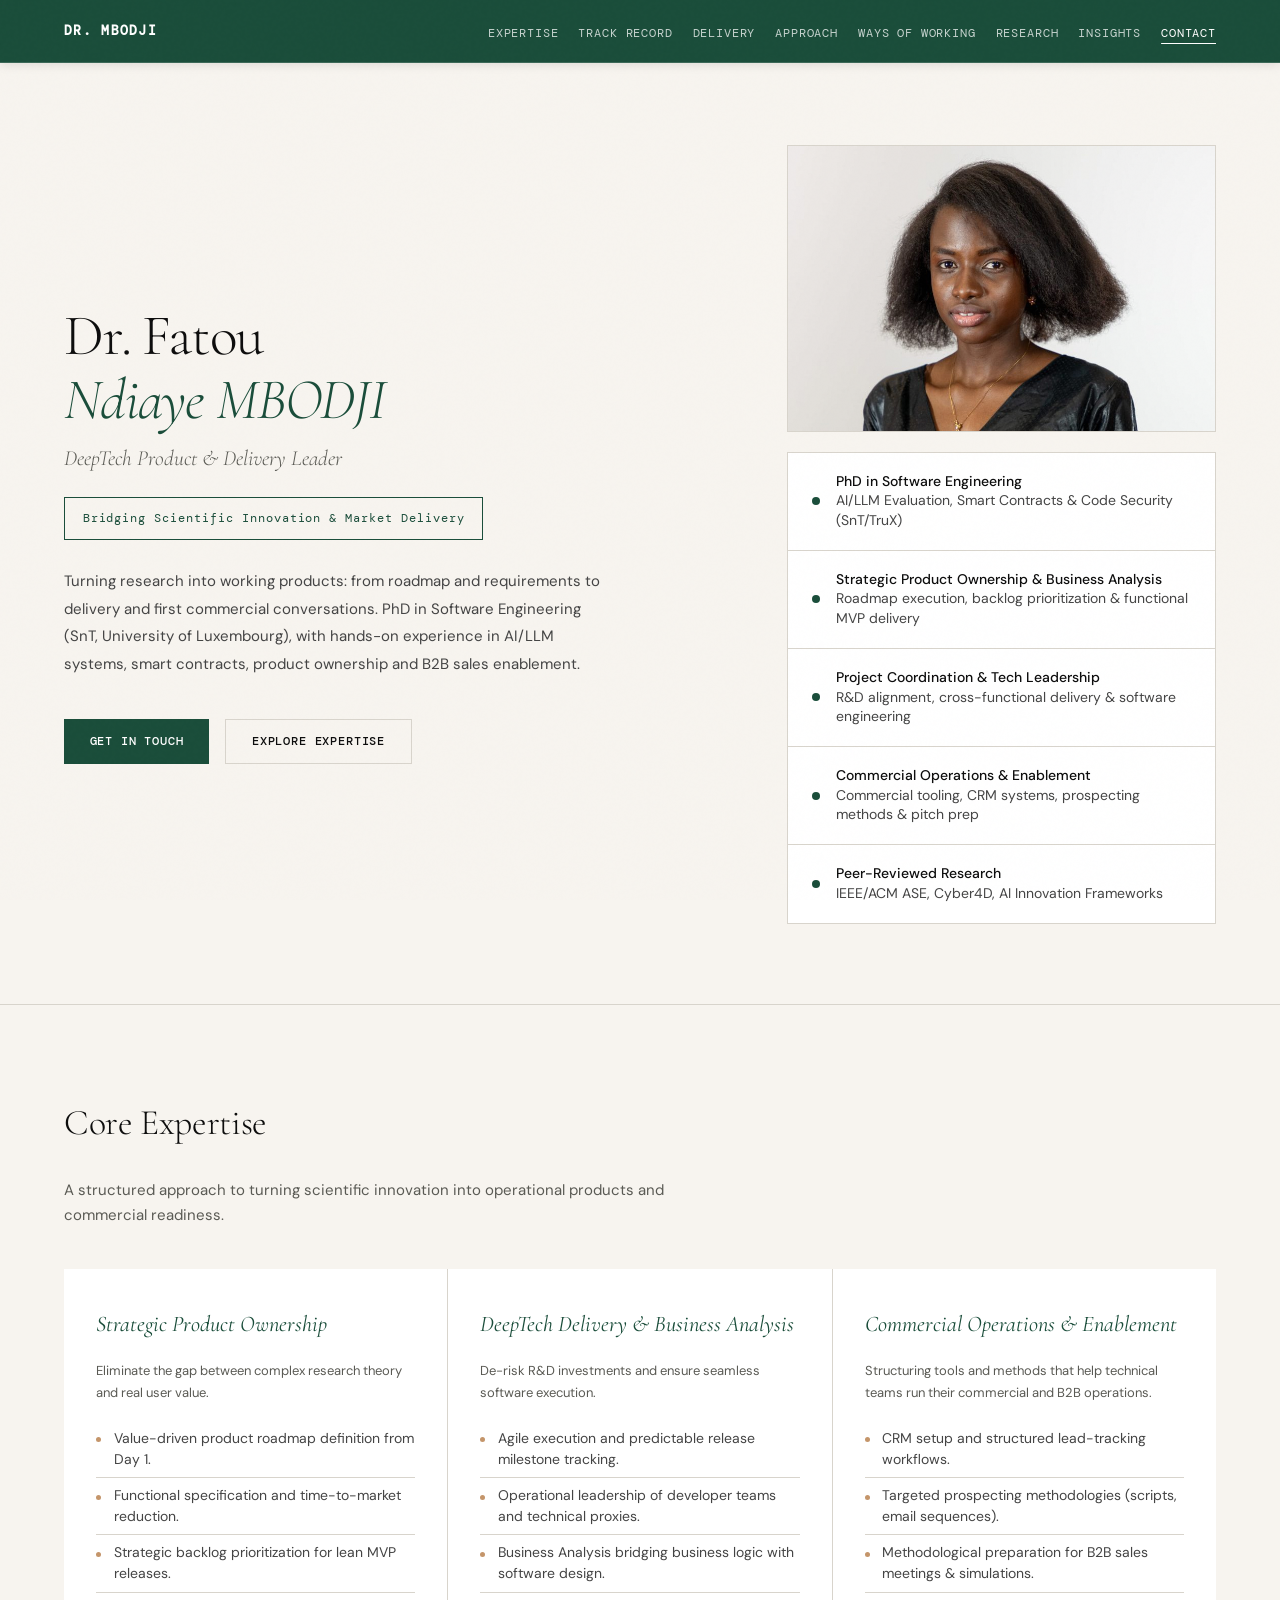
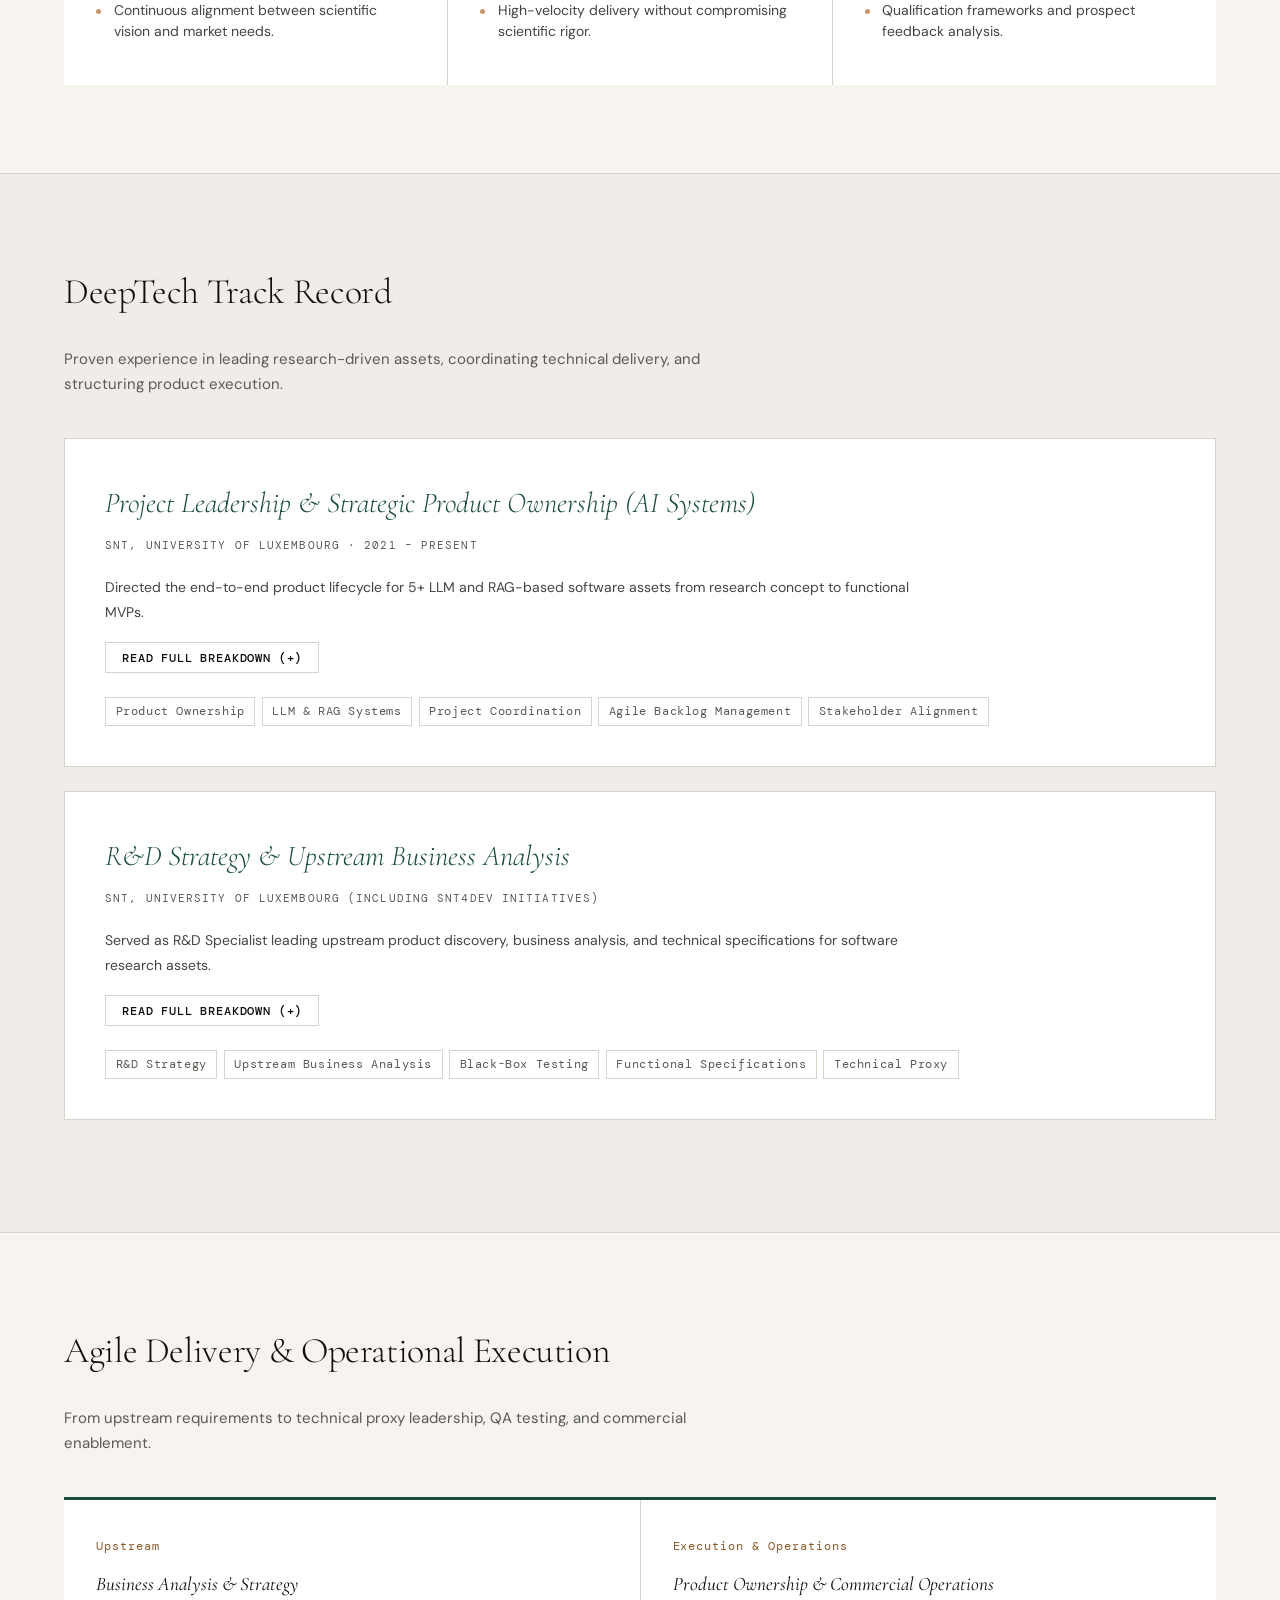
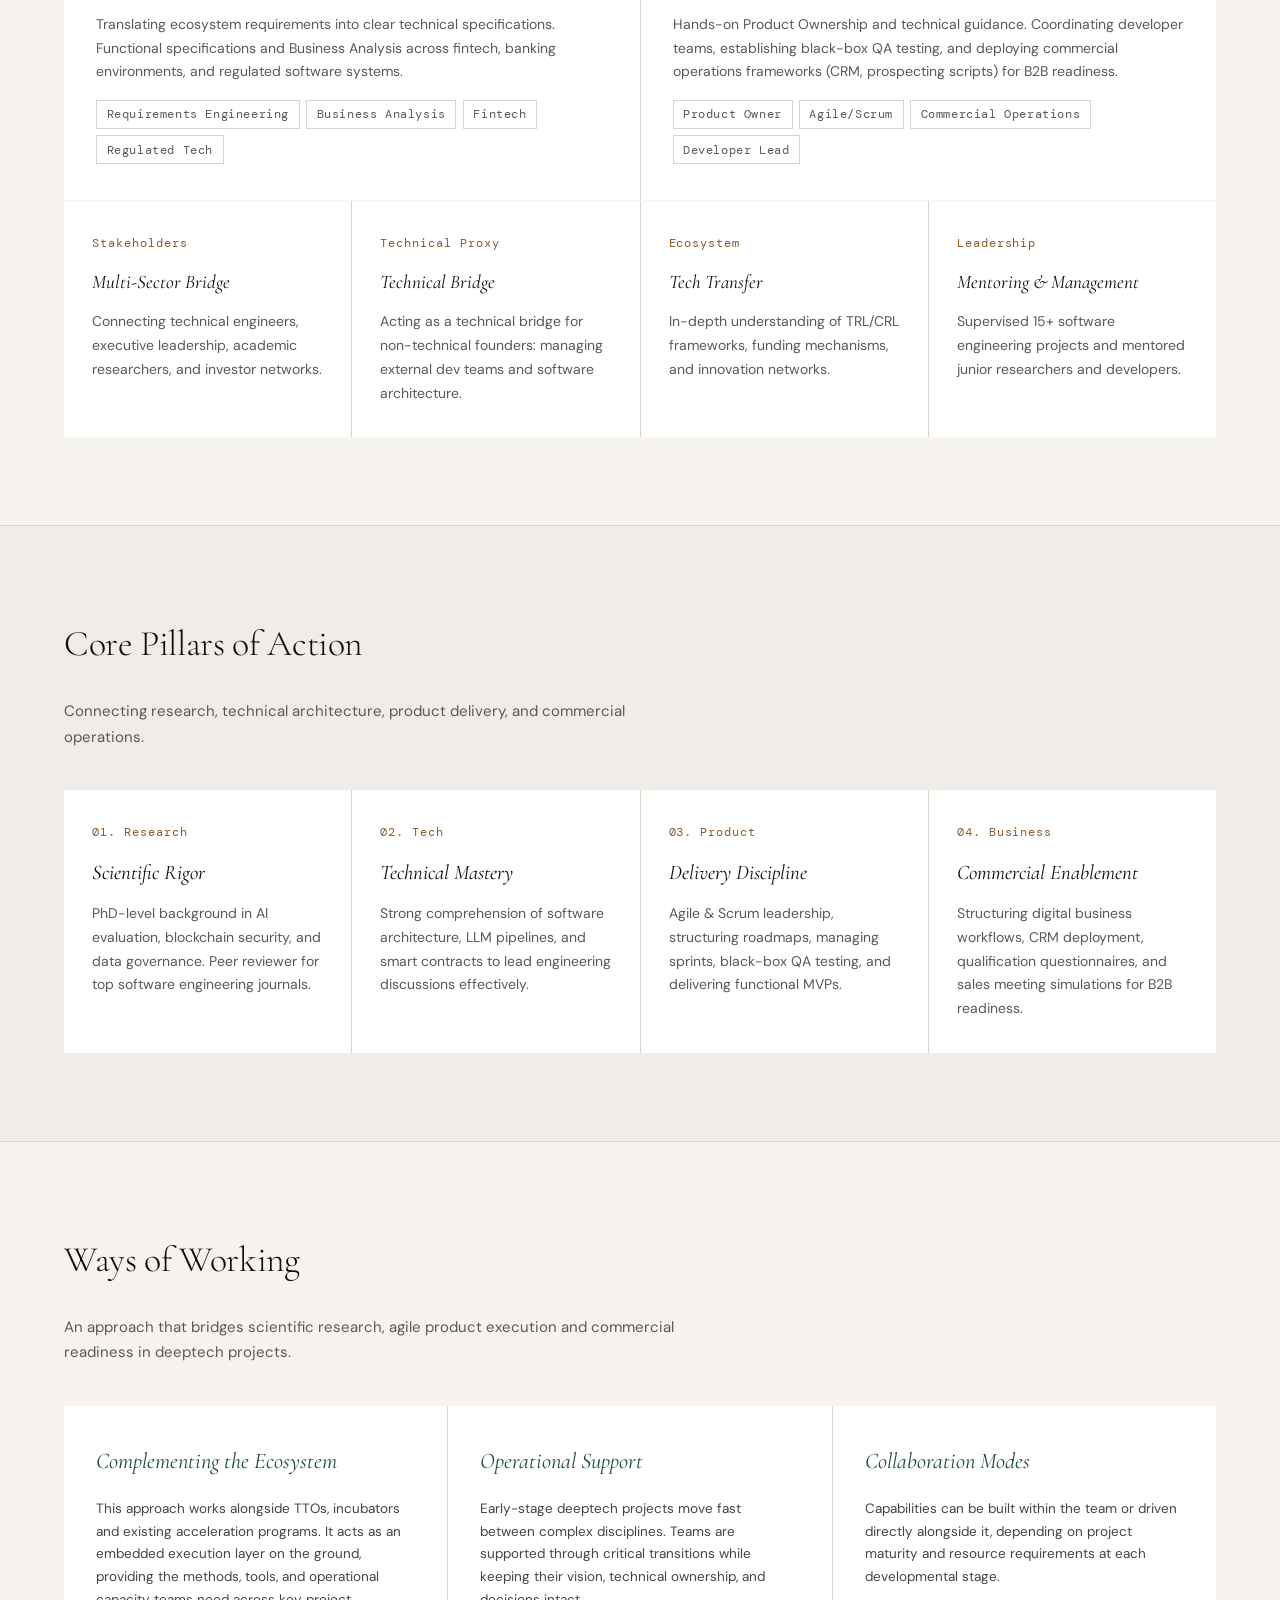
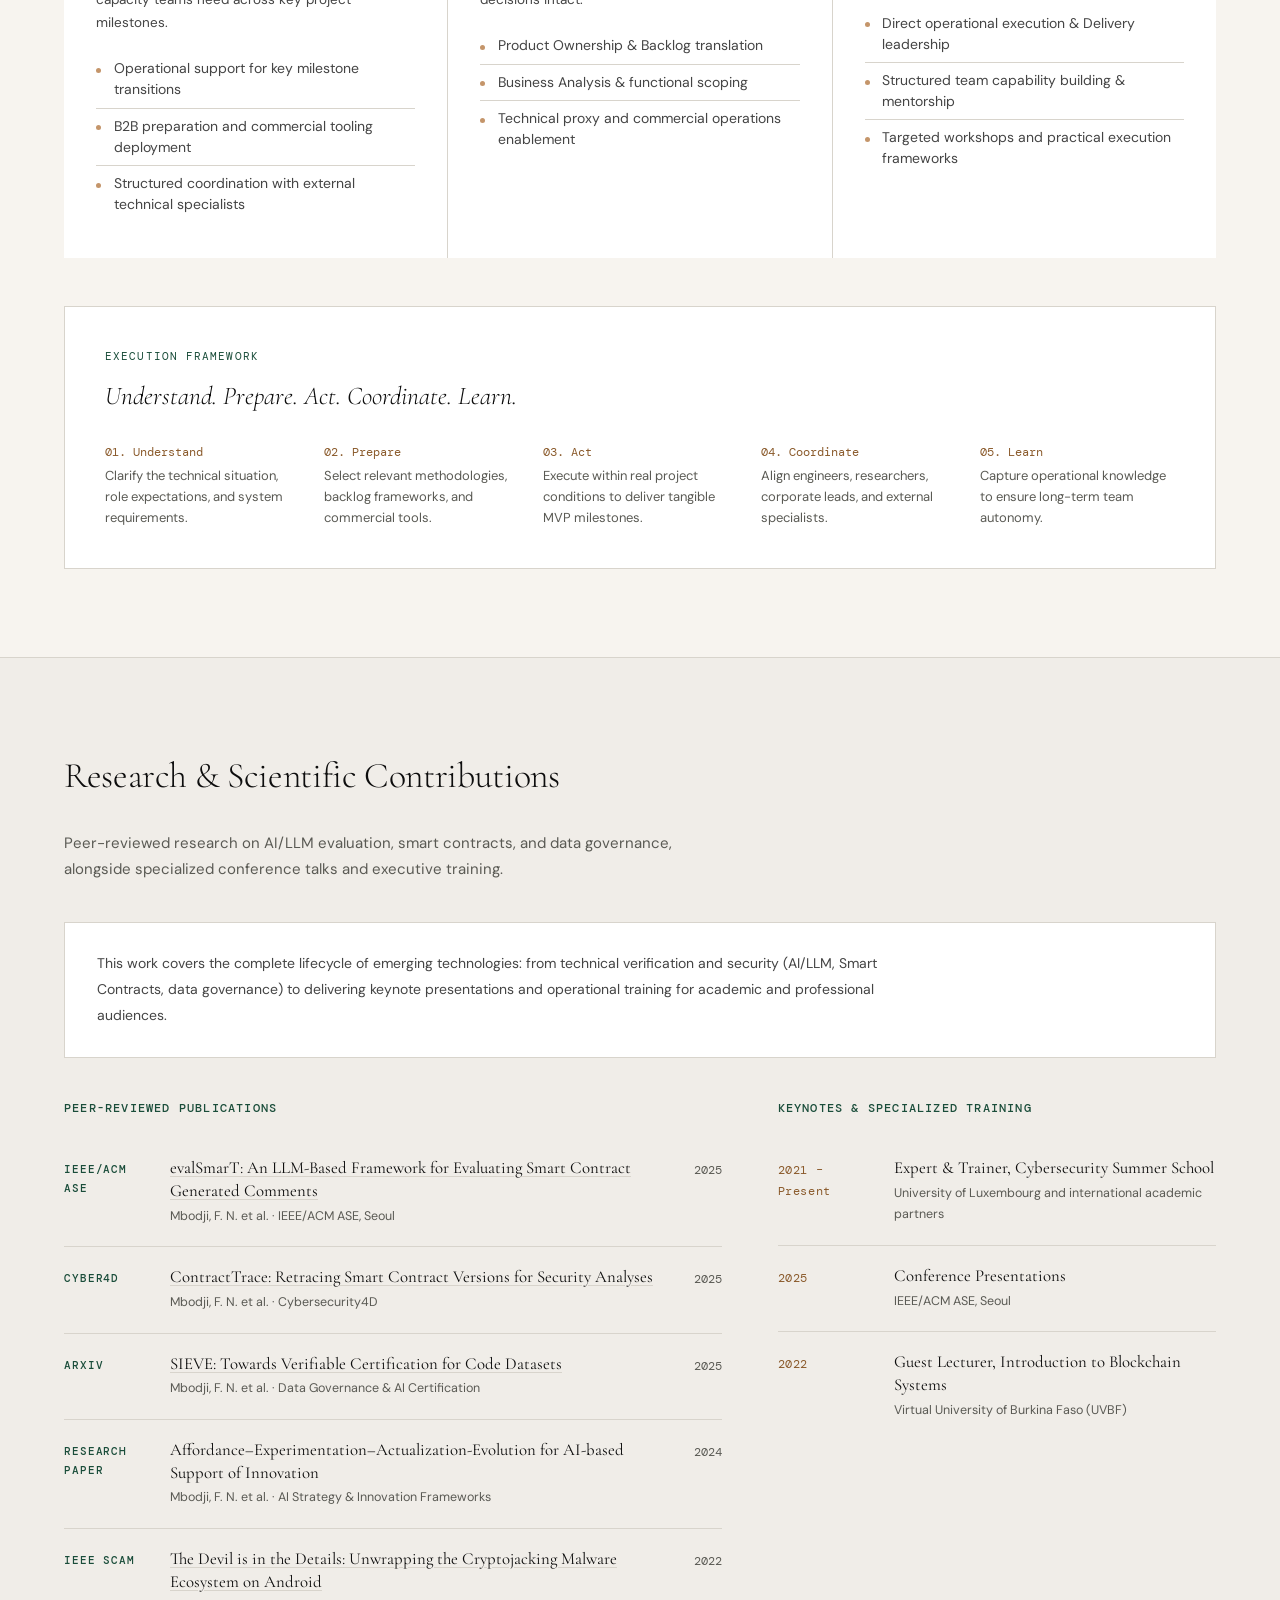
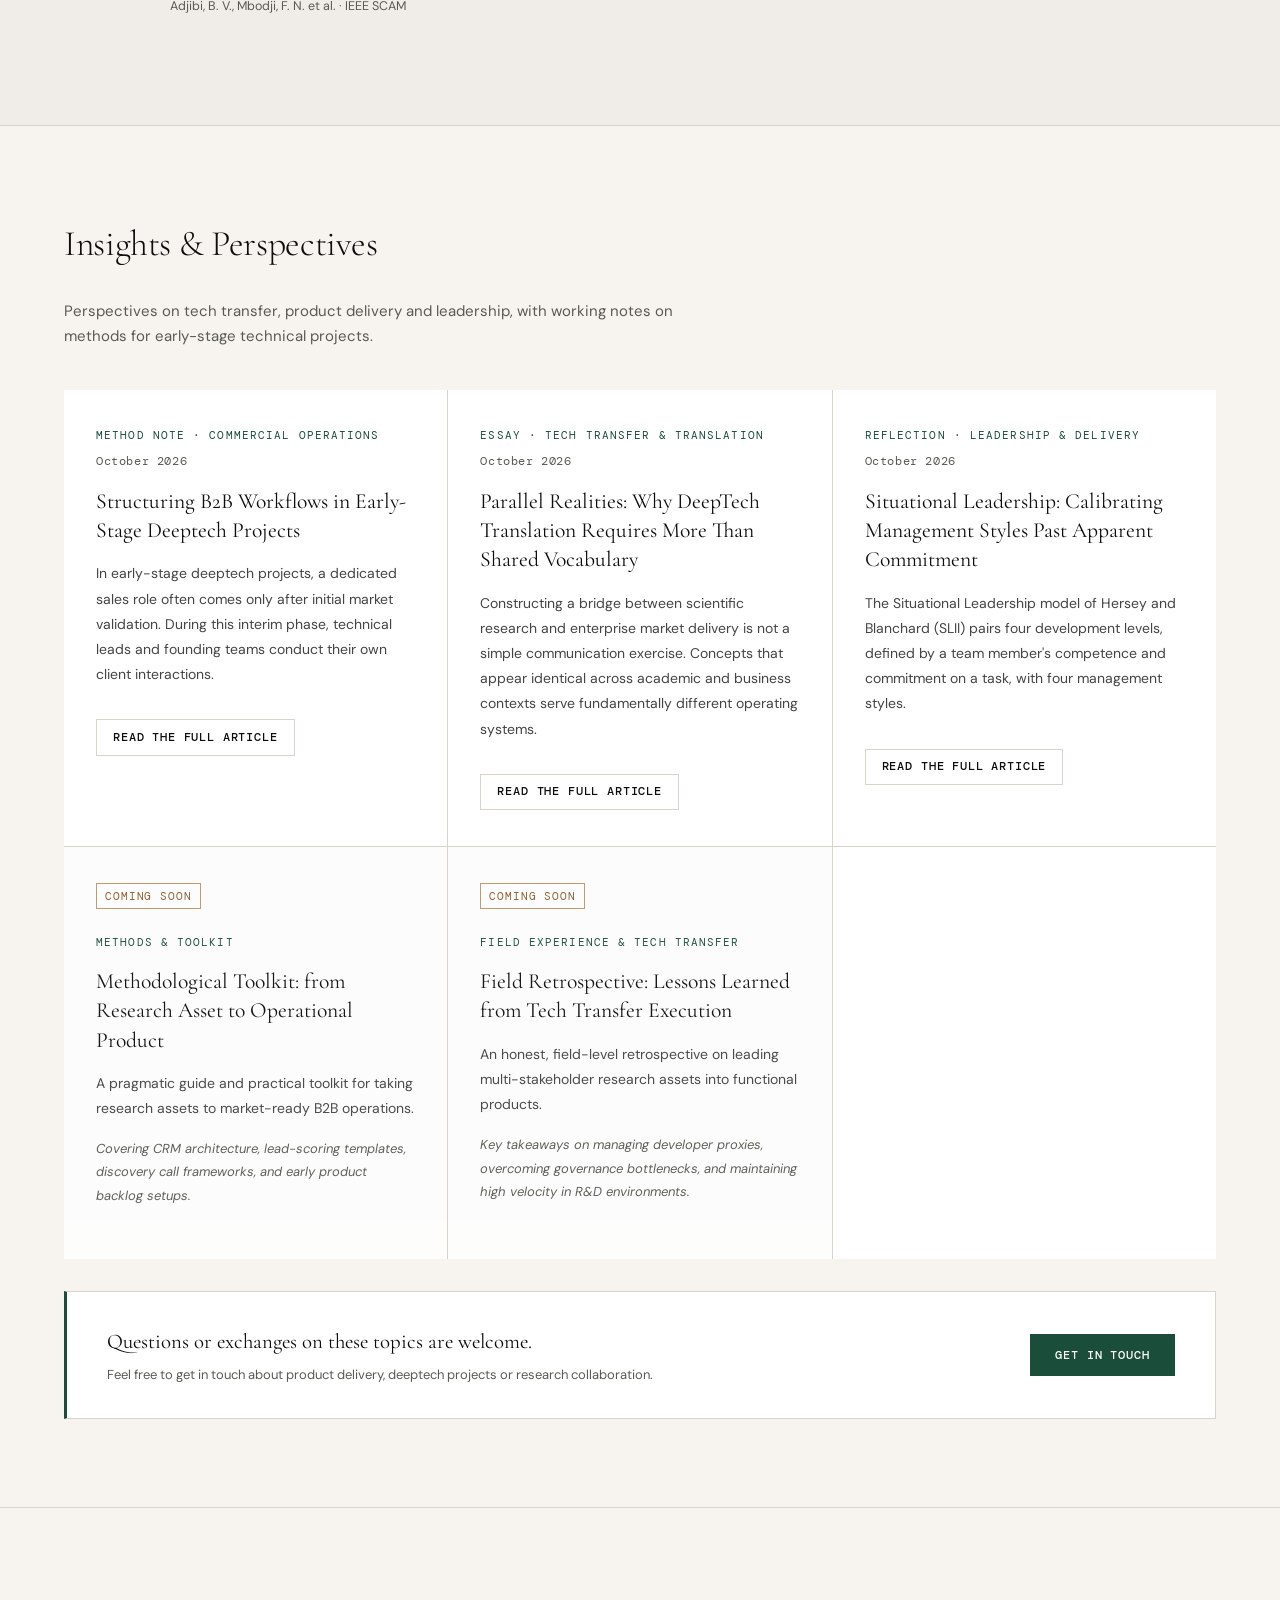
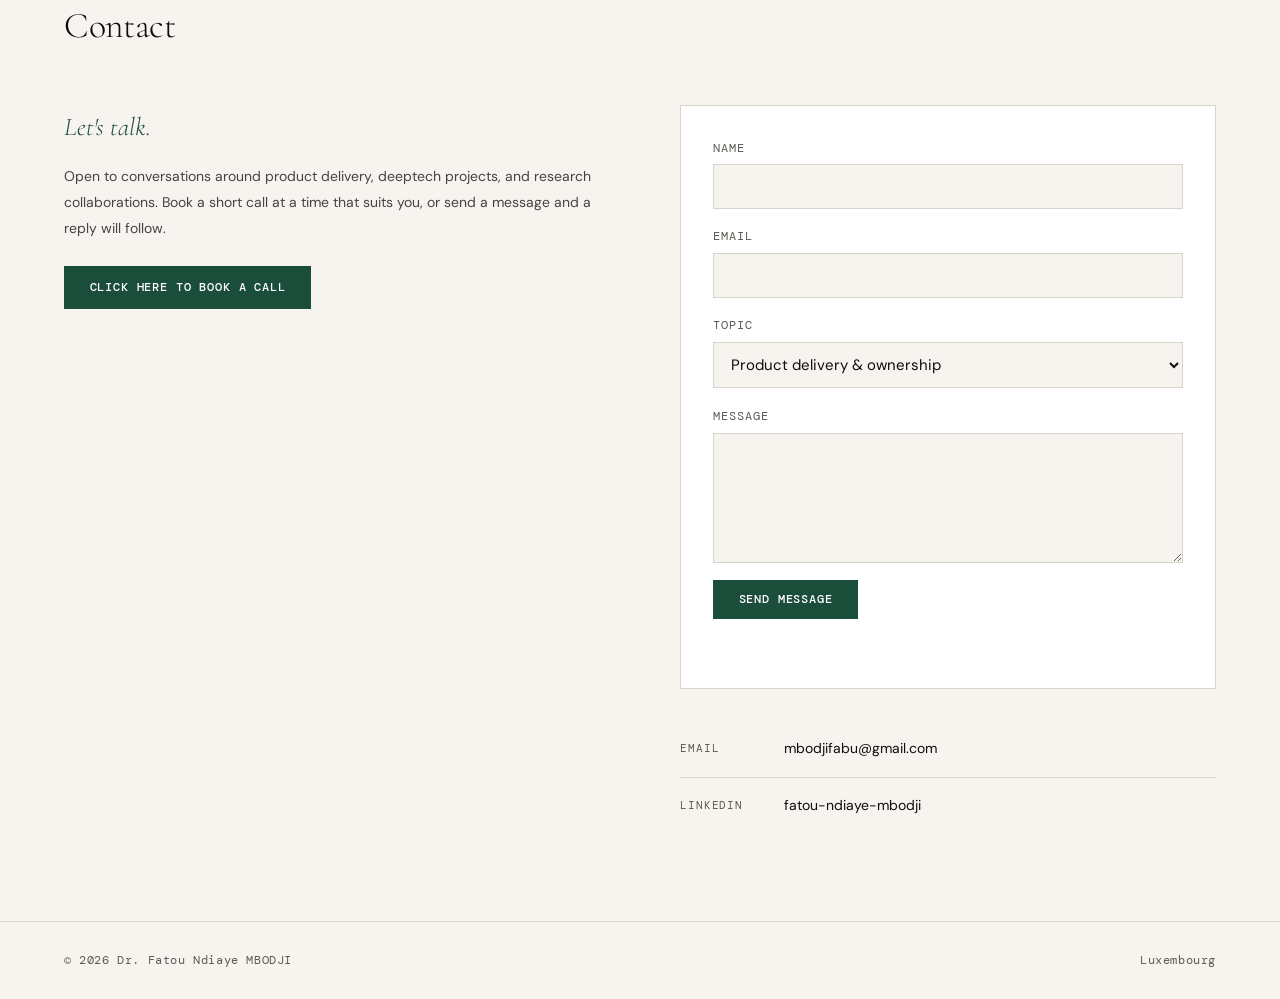
==== commit 94ce6c5a: "multifiles" ====
--- a/index.html
+++ b/index.html
@@ -1,249 +1,147 @@
 <!DOCTYPE html>
 <html lang="en">
 <head>
+  <!-- Google tag (gtag.js) -->
+<script async src="https://www.googletagmanager.com/gtag/js?id=G-C4CLFYTCT5"></script>
+<script>
+  window.dataLayer = window.dataLayer || [];
+  function gtag(){dataLayer.push(arguments);}
+  gtag('js', new Date());
+
+  gtag('config', 'G-C4CLFYTCT5');
+</script>
   <meta charset="UTF-8">
   <meta name="viewport" content="width=device-width, initial-scale=1.0">
   <title>Dr. Fatou Ndiaye MBODJI | DeepTech Product & Delivery Leader</title>
-  <meta name="description" content="DeepTech Product & Delivery Leader. PhD in Software Engineering. Specializing in AI/LLM, Smart Contracts, Business Analysis and B2B Sales Operations Enablement. Luxembourg.">
-  <meta name="keywords" content="Dr. Fatou Ndiaye MBODJI, Fatou Mbodji, DeepTech Luxembourg, Product Owner, Software Engineering PhD, AI LLM, Smart Contracts, B2B Sales Operations">
+  <meta name="description" content="DeepTech Product & Delivery Leader. PhD in Software Engineering. Specializing in AI/LLM, Smart Contracts, Business Analysis and Product Delivery. Luxembourg.">
+  <meta name="keywords" content="Dr. Fatou Ndiaye MBODJI, Fatou Mbodji, DeepTech Luxembourg, Product Owner, Software Engineering PhD, AI LLM, Smart Contracts, Business Analysis">
+  <link rel="canonical" href="https://fatoumbodji.github.io/">
+  <meta name="robots" content="index, follow, max-image-preview:large">
+  <meta name="theme-color" content="#1A4D3A">
   <meta property="og:type" content="website">
   <meta property="og:title" content="Dr. Fatou Ndiaye MBODJI | DeepTech Product & Delivery Leader">
   <meta property="og:description" content="From research to working products: product ownership, delivery and business analysis for deeptech teams. Luxembourg.">
+  <meta property="og:url" content="https://fatoumbodji.github.io/">
+  <meta property="og:site_name" content="Dr. Fatou Ndiaye MBODJI">
+  <meta property="og:locale" content="en_US">
+  <meta property="og:image" content="https://fatoumbodji.github.io/assets/og-image.jpg">
+  <meta property="og:image:type" content="image/jpeg">
+  <meta property="og:image:width" content="1200">
+  <meta property="og:image:height" content="630">
+  <meta property="og:image:alt" content="Dr. Fatou Ndiaye MBODJI, DeepTech Product &amp; Delivery Leader">
+  <meta name="twitter:card" content="summary_large_image">
   
   <!-- SEO Brand: Structured Data for Google Search -->
   <script type="application/ld+json">
   {
     "@context": "https://schema.org",
-    "@type": "Person",
-    "name": "Dr. Fatou Ndiaye MBODJI",
-    "givenName": "Fatou Ndiaye",
-    "familyName": "MBODJI",
-    "honorificPrefix": "Dr.",
-    "jobTitle": "DeepTech Product & Delivery Leader",
-    "worksFor": {
-      "@type": "Organization",
-      "name": "University of Luxembourg / SnT"
-    },
-    "alumniOf": {
-      "@type": "EducationalOrganization",
-      "name": "University of Luxembourg"
-    },
-    "address": {
-      "@type": "PostalAddress",
-      "addressLocality": "Luxembourg",
-      "addressCountry": "LU"
-    },
-    "sameAs": [
-      "https://linkedin.com/in/fatou-ndiaye-mbodji-131728228"
-    ],
-    "knowsAbout": [
-      "DeepTech Product Ownership",
-      "Software Engineering",
-      "AI & LLM Systems",
-      "Smart Contracts",
-      "B2B Sales Operations Enablement"
+    "@graph": [
+      {
+        "@type": "Person",
+        "@id": "https://fatoumbodji.github.io/#person",
+        "name": "Dr. Fatou Ndiaye MBODJI",
+        "givenName": "Fatou Ndiaye",
+        "familyName": "MBODJI",
+        "honorificPrefix": "Dr.",
+        "jobTitle": "DeepTech Product & Delivery Leader",
+        "description": "DeepTech Product & Delivery Leader. PhD in Software Engineering. Specializing in AI/LLM, Smart Contracts, Business Analysis and Product Delivery.",
+        "url": "https://fatoumbodji.github.io/",
+        "image": {
+          "@type": "ImageObject",
+          "url": "https://fatoumbodji.github.io/assets/fatou-ndiaye-mbodji.jpg",
+          "width": 840,
+          "height": 560
+        },
+        "alumniOf": {
+          "@type": "EducationalOrganization",
+          "name": "University of Luxembourg"
+        },
+        "address": {
+          "@type": "PostalAddress",
+          "addressLocality": "Luxembourg",
+          "addressCountry": "LU"
+        },
+        "sameAs": [
+          "https://linkedin.com/in/fatou-ndiaye-mbodji-131728228",
+          "https://orcid.org/0000-0001-8172-0752",
+          "https://scholar.google.com/citations?user=H7CPdfoAAAAJ",
+          "https://orbilu.uni.lu/profile?uid=50036437"
+        ],
+        "knowsAbout": [
+          "DeepTech Product Ownership",
+          "Software Engineering",
+          "AI & LLM Systems",
+          "Smart Contracts",
+          "Business Analysis"
+        ]
+      },
+      {
+        "@type": "WebSite",
+        "@id": "https://fatoumbodji.github.io/#website",
+        "url": "https://fatoumbodji.github.io/",
+        "name": "Dr. Fatou Ndiaye MBODJI",
+        "inLanguage": "en",
+        "publisher": {
+          "@id": "https://fatoumbodji.github.io/#person"
+        }
+      },
+      {
+        "@type": "ProfilePage",
+        "@id": "https://fatoumbodji.github.io/#profile",
+        "url": "https://fatoumbodji.github.io/",
+        "name": "Dr. Fatou Ndiaye MBODJI | DeepTech Product & Delivery Leader",
+        "isPartOf": {
+          "@id": "https://fatoumbodji.github.io/#website"
+        },
+        "mainEntity": {
+          "@id": "https://fatoumbodji.github.io/#person"
+        }
+      }
     ]
   }
   </script>
 
   <link rel="preconnect" href="https://fonts.googleapis.com">
+  <link rel="preconnect" href="https://fonts.gstatic.com" crossorigin>
   <link href="https://fonts.googleapis.com/css2?family=Cormorant+Garamond:ital,wght@0,300;0,400;0,600;1,300;1,400&family=DM+Mono:wght@300;400;500&family=DM+Sans:wght@300;400;500;600&display=swap" rel="stylesheet">
-  <style>
-    :root {
-      --ink: #0D0D0D;
-      --paper: #F7F4EF;
-      --accent: #1A4D3A;
-      --accent-light: #2E7D5A;
-      --warm: #C4956A;
-      --muted: #5A5A54;
-      --border: #D8D4CC;
-      --bg-alt: #F0EDE8;
-      --mono: 'DM Mono', monospace;
-      --serif: 'Cormorant Garamond', Georgia, serif;
-      --sans: 'DM Sans', sans-serif;
-    }
-    *, *::before, *::after { box-sizing: border-box; margin: 0; padding: 0; }
-    html { scroll-behavior: smooth; }
-    body { background: var(--paper); color: var(--ink); font-family: var(--sans); font-size: 16px; line-height: 1.7; overflow-x: hidden; }
-    body::before { content: ''; position: fixed; inset: 0; background-image: url("data:image/svg+xml,%3Csvg viewBox='0 0 256 256' xmlns='http://www.w3.org/2000/svg'%3E%3Cfilter id='noise'%3E%3CfeTurbulence type='fractalNoise' baseFrequency='0.9' numOctaves='4' stitchTiles='stitch'/%3E%3C/filter%3E%3Crect width='100%25' height='100%25' filter='url(%23noise)' opacity='0.03'/%3E%3C/svg%3E"); pointer-events: none; z-index: 1000; opacity: 0.4; }
-    a:focus-visible, .btn:focus-visible { outline: 2px solid var(--accent); outline-offset: 3px; }
-
-    /* BANDE DE NAVIGATION EN VERT FONCÉ */
-    nav { position: fixed; top: 0; left: 0; right: 0; z-index: 100; display: flex; justify-content: space-between; align-items: center; padding: 1.1rem 4rem; background: var(--accent); border-bottom: 1px solid rgba(255,255,255,0.15); box-shadow: 0 2px 10px rgba(0,0,0,0.1); }
-    .nav-logo { font-family: var(--mono); font-size: 13px; color: #FFFFFF; letter-spacing: 0.1em; text-transform: uppercase; text-decoration: none; font-weight: 600; }
-    .nav-links { display: flex; gap: 1.4rem; list-style: none; }
-    .nav-links a { font-family: var(--mono); font-size: 11px; color: rgba(255,255,255,0.75); text-decoration: none; letter-spacing: 0.07em; text-transform: uppercase; transition: color 0.2s; }
-    .nav-links a:hover, .nav-links a.active { color: #FFFFFF; }
-    .nav-toggle { display: none; font-family: var(--mono); font-size: 11px; letter-spacing: 0.07em; text-transform: uppercase; background: none; border: 1px solid rgba(255,255,255,0.3); color: #FFFFFF; padding: 0.4rem 0.9rem; cursor: pointer; }
-    section[id] { scroll-margin-top: 4rem; }
-    [hidden] { display: none !important; }
-
-    .hero { min-height: 100vh; padding: 9rem 4rem 5rem; display: grid; grid-template-columns: 1.2fr 0.8fr; gap: 5rem; align-items: center; position: relative; background: var(--paper); }
-    h1 { font-family: var(--serif); font-size: clamp(2.8rem, 4.5vw, 4.2rem); font-weight: 300; line-height: 1.1; letter-spacing: -0.02em; margin-bottom: 0.5rem; }
-    h1 em { font-style: italic; color: var(--accent); }
-    .hero-role { font-family: var(--serif); font-size: 1.35rem; font-weight: 300; color: var(--muted); font-style: italic; margin-bottom: 1.25rem; }
-    .hero-formula { font-family: var(--mono); font-size: 11px; color: var(--accent); letter-spacing: 0.08em; padding: 0.65rem 1.1rem; border: 1px solid var(--accent); display: inline-block; margin-bottom: 1.75rem; }
-    .hero-desc { font-size: 15px; color: #444; line-height: 1.85; max-width: 540px; margin-bottom: 2.5rem; }
-    .hero-actions { display: flex; gap: 1rem; flex-wrap: wrap; }
-    .btn { display: inline-flex; align-items: center; gap: 0.5rem; padding: 0.70rem 1.6rem; font-family: var(--mono); font-size: 11px; font-weight: 500; letter-spacing: 0.07em; text-transform: uppercase; text-decoration: none; transition: all 0.2s; }
-    .btn-primary { background: var(--accent); color: white; }
-    .btn-primary:hover { background: var(--accent-light); transform: translateY(-1px); }
-    .btn-outline { border: 1px solid var(--border); color: var(--ink); }
-    .btn-outline:hover { border-color: var(--ink); transform: translateY(-1px); }
-
-    .hero-stats { display: flex; flex-direction: column; gap: 1px; background: var(--border); border: 1px solid var(--border); }
-    .hero-stat { background: white; padding: 1.2rem 1.5rem; display: flex; align-items: center; gap: 1rem; }
-    .stat-dot { width: 8px; height: 8px; border-radius: 50%; background: var(--accent); flex-shrink: 0; }
-    .stat-text { font-size: 14px; color: #444; line-height: 1.4; }
-    .stat-text strong { font-weight: 500; color: var(--ink); display: block; }
-
-    section { padding: 5.5rem 4rem; border-top: 1px solid var(--border); }
-    section.alt { background: var(--bg-alt); }
-    .sec-header { display: flex; align-items: baseline; margin-bottom: 3rem; }
-    h2 { font-family: var(--serif); font-size: clamp(1.8rem, 2.8vw, 2.6rem); font-weight: 300; letter-spacing: -0.01em; }
-    .sec-desc { font-size: 15px; color: var(--muted); max-width: 640px; margin-top: -1.5rem; margin-bottom: 2.5rem; line-height: 1.7; }
-
-    .contrib-grid { display: grid; grid-template-columns: repeat(3, 1fr); gap: 1px; background: var(--border); }
-    .contrib-card { background: white; padding: 2.25rem 2rem; }
-    .contrib-card h3 { font-family: var(--serif); font-size: 1.4rem; font-weight: 400; font-style: italic; color: var(--accent); margin-bottom: 1.1rem; }
-    .contrib-card ul { list-style: none; }
-    .contrib-card li { font-size: 14px; color: #444; padding: 0.45rem 0 0.45rem 1.1rem; border-bottom: 1px solid var(--border); position: relative; line-height: 1.5; }
-    .contrib-card li:last-child { border-bottom: none; }
-    .contrib-card li::before { content: ''; position: absolute; left: 0; top: 1.05rem; width: 5px; height: 5px; border-radius: 50%; background: var(--warm); }
-
-    .pm-grid { display: grid; grid-template-columns: repeat(3, 1fr); gap: 1px; background: var(--border); }
-    .pm-card { background: white; padding: 2rem 1.75rem; }
-    .pm-card-num { font-family: var(--mono); font-size: 11px; color: var(--warm); letter-spacing: 0.08em; margin-bottom: 0.75rem; }
-    .pm-card-title { font-family: var(--serif); font-size: 1.2rem; font-weight: 400; color: var(--ink); margin-bottom: 0.75rem; font-style: italic; }
-    .pm-card-desc { font-size: 14px; color: var(--muted); line-height: 1.7; }
-    .pm-card-tags { display: flex; flex-wrap: wrap; gap: 0.4rem; margin-top: 1rem; }
-    .mini-tag { font-family: var(--mono); font-size: 11px; padding: 0.2rem 0.6rem; border: 1px solid var(--border); color: var(--muted); letter-spacing: 0.05em; }
-
-    .chain { display: grid; grid-template-columns: 1fr 1fr; gap: 1px; background: var(--border); border-top: 3px solid var(--accent); margin-bottom: 1px; }
-    .chain-step { background: white; padding: 2.25rem 2rem; }
-    .pm-grid-4 { grid-template-columns: repeat(4, 1fr); }
-    .bridge-grid { display: grid; grid-template-columns: repeat(4, 1fr); gap: 1px; background: var(--border); }
-    .bridge-card { background: white; padding: 2rem 1.75rem; }
-    .bridge-card-num { font-family: var(--mono); font-size: 11px; color: var(--warm); letter-spacing: 0.08em; margin-bottom: 0.75rem; }
-    .bridge-card-title { font-family: var(--serif); font-size: 1.3rem; font-weight: 400; color: var(--ink); margin-bottom: 0.75rem; font-style: italic; }
-    .bridge-card-desc { font-size: 14px; color: var(--muted); line-height: 1.7; }
-
-    .pub-speaking-grid { display: grid; grid-template-columns: 1.2fr 0.8fr; gap: 3.5rem; align-items: start; }
-    .pub-list { display: flex; flex-direction: column; }
-    .pub-item { display: grid; grid-template-columns: 90px 1fr 50px; gap: 1rem; align-items: start; padding: 1.2rem 0; border-bottom: 1px solid var(--border); }
-    .pub-item:last-child { border-bottom: none; }
-    .pub-venue { font-family: var(--mono); font-size: 10px; font-weight: 500; color: var(--accent); letter-spacing: 0.08em; text-transform: uppercase; padding-top: 3px; }
-    .pub-title { font-family: var(--serif); font-size: 1.05rem; color: var(--ink); margin-bottom: 3px; line-height: 1.35; }
-    .pub-meta { font-size: 12.5px; color: var(--muted); }
-    .pub-year { font-family: var(--mono); font-size: 11px; color: var(--muted); text-align: right; padding-top: 3px; }
-    
-    .phd-lead { background: white; border: 1px solid var(--border); padding: 1.75rem 2rem; margin-bottom: 2.5rem; }
-    .phd-lead p { font-size: 14px; color: #444; line-height: 1.85; max-width: 820px; }
-
-    .spin-block { background: white; border: 1px solid var(--border); padding: 2.5rem; margin-bottom: 1.5rem; }
-    .spin-title { font-family: var(--serif); font-size: 1.8rem; font-weight: 300; color: var(--accent); font-style: italic; margin-bottom: 0.5rem; }
-    .spin-tag { font-family: var(--mono); font-size: 10px; color: var(--muted); letter-spacing: 0.1em; text-transform: uppercase; margin-bottom: 1.25rem; }
-    .spin-desc { font-size: 14px; color: #444; line-height: 1.85; max-width: 820px; }
-    .spin-block .pm-card-tags { margin-top: 1.5rem; }
-
-    .panels-grid { display: flex; flex-direction: column; }
-    .panel-item { display: grid; grid-template-columns: 100px 1fr; gap: 1rem; padding: 1.2rem 0; border-bottom: 1px solid var(--border); align-items: start; }
-    .panel-item:last-child { border-bottom: none; }
-    .panel-date { font-family: var(--mono); font-size: 11px; color: var(--warm); letter-spacing: 0.05em; padding-top: 3px; }
-    .panel-title { font-family: var(--serif); font-size: 1.05rem; color: var(--ink); margin-bottom: 3px; line-height: 1.35; }
-    .panel-event { font-size: 12.5px; color: var(--muted); }
-
-    .insights-grid { display: grid; grid-template-columns: repeat(3, 1fr); gap: 1px; background: var(--border); }
-    .insight-card { background: white; padding: 2.25rem 2rem; display: flex; flex-direction: column; gap: 1rem; }
-    .insight-card.coming-soon { background: white; opacity: 0.95; }
-    .insight-card.empty-placeholder { background: white; }
-    .insight-cat { font-family: var(--mono); font-size: 10px; color: var(--accent); letter-spacing: 0.1em; text-transform: uppercase; }
-    .insight-title { font-family: var(--serif); font-size: 1.35rem; color: var(--ink); line-height: 1.35; font-weight: 400; }
-    .insight-body { font-size: 14px; color: #444; line-height: 1.8; }
-    .insight-body p { margin-bottom: 1rem; }
-    .insight-list { list-style: none; margin: 1rem 0; }
-    .insight-list li { font-size: 14px; color: #444; padding: 0.4rem 0 0.4rem 1.2rem; position: relative; line-height: 1.6; }
-    .insight-list li::before { content: ''; position: absolute; left: 0; top: 0.95rem; width: 5px; height: 5px; border-radius: 50%; background: var(--warm); }
-
-    .badge-cs { display: inline-block; font-family: var(--mono); font-size: 9px; color: var(--warm); border: 1px solid var(--warm); padding: 0.15rem 0.5rem; letter-spacing: 0.08em; text-transform: uppercase; margin-bottom: 0.5rem; width: fit-content; }
-
-    .contact-side { display: flex; flex-direction: column; gap: 2rem; }
-    .contact-form { display: flex; flex-direction: column; gap: 1.1rem; background: white; border: 1px solid var(--border); padding: 2rem; }
-    .contact-form label { display: flex; flex-direction: column; gap: 0.4rem; font-family: var(--mono); font-size: 11px; color: var(--muted); letter-spacing: 0.08em; text-transform: uppercase; }
-    .contact-form input, .contact-form select, .contact-form textarea { font-family: var(--sans); font-size: 15px; color: var(--ink); background: var(--paper); border: 1px solid var(--border); padding: 0.7rem 0.8rem; letter-spacing: normal; text-transform: none; width: 100%; }
-    .contact-form textarea { min-height: 130px; resize: vertical; }
-    .contact-form input:focus-visible, .contact-form select:focus-visible, .contact-form textarea:focus-visible { outline: 2px solid var(--accent); outline-offset: 1px; }
-    .contact-form button { cursor: pointer; border: none; align-self: flex-start; }
-    .form-status { font-size: 14px; min-height: 1.4em; color: var(--accent); }
-    .form-status.error { color: #9B2C2C; }
-    .trap { position: absolute; left: -9999px; }
-
-    .insight-cta { margin-top: 2rem; padding: 2rem 2.5rem; background: white; border: 1px solid var(--border); border-left: 3px solid var(--accent); display: flex; justify-content: space-between; align-items: center; gap: 2rem; flex-wrap: wrap; }
-    .insight-cta h4 { font-family: var(--serif); font-size: 1.3rem; font-weight: 400; color: var(--ink); margin-bottom: 0.25rem; }
-    .insight-cta p { font-size: 13px; color: var(--muted); margin: 0; }
-
-    .contact-grid { display: grid; grid-template-columns: 1fr 1fr; gap: 5rem; align-items: start; }
-    .contact-text h3 { font-family: var(--serif); font-size: 1.6rem; font-weight: 300; font-style: italic; color: var(--accent); margin-bottom: 1rem; }
-    .contact-text p { font-size: 14px; color: #444; line-height: 1.85; margin-bottom: 1rem; }
-    .contact-links { display: flex; flex-direction: column; }
-    .c-link { display: flex; align-items: center; gap: 1.5rem; padding: 1rem 0; border-bottom: 1px solid var(--border); text-decoration: none; color: var(--ink); transition: color 0.2s; }
-    .c-link:last-child { border-bottom: none; }
-    .c-link:hover { color: var(--accent); }
-    .c-label { font-family: var(--mono); font-size: 10px; color: var(--muted); letter-spacing: 0.08em; text-transform: uppercase; width: 65px; flex-shrink: 0; }
-    .c-val { font-size: 14px; }
-
-    footer { padding: 1.75rem 4rem; border-top: 1px solid var(--border); display: flex; justify-content: space-between; align-items: center; }
-    footer p { font-family: var(--mono); font-size: 11px; color: var(--muted); letter-spacing: 0.05em; }
-
-    @media (max-width: 960px) {
-      nav { padding: 1rem 1.5rem; }
-      .nav-toggle { display: block; }
-      .nav-links { display: none; position: absolute; top: 100%; left: 0; right: 0; flex-direction: column; gap: 0; background: var(--accent); border-bottom: 1px solid rgba(255,255,255,0.15); padding: 0.5rem 1.5rem 1rem; }
-      .nav-links.open { display: flex; }
-      .nav-links a { display: block; padding: 0.7rem 0; font-size: 12px; }
-      .hero { grid-template-columns: 1fr; padding: 7rem 1.5rem 3rem; gap: 3rem; }
-      section { padding: 4rem 1.5rem; }
-      .contrib-grid, .pm-grid, .pm-grid-4, .bridge-grid, .insights-grid, .pub-speaking-grid { grid-template-columns: 1fr; }
-      .chain { grid-template-columns: 1fr; }
-      .pub-item { grid-template-columns: 1fr; gap: 0.4rem; }
-      .pub-year { display: none; }
-      .panel-item { grid-template-columns: 1fr; gap: 0.3rem; }
-      .contact-grid { grid-template-columns: 1fr; gap: 2.5rem; }
-      .spin-block { padding: 1.75rem; }
-      .insight-cta { flex-direction: column; align-items: flex-start; gap: 1rem; }
-      .insight-card.empty-placeholder { display: none; }
-      footer { flex-direction: column; gap: 0.5rem; padding: 1.5rem; }
-    }
-  </style>
+  <link rel="icon" href="favicon.ico" sizes="48x48">
+  <link rel="icon" href="favicon.svg" type="image/svg+xml">
+  <link rel="apple-touch-icon" href="apple-touch-icon.png">
+  <link rel="stylesheet" href="styles.css">
 </head>
 <body>
-
-<nav>
+<a class="skip-link" href="#main">Skip to content</a>
+
+<nav aria-label="Main navigation">
   <a href="#top" class="nav-logo">DR. MBODJI</a>
   <button class="nav-toggle" aria-label="Menu" aria-expanded="false" aria-controls="nav-links">Menu</button>
   <ul class="nav-links" id="nav-links">
     <li><a href="#expertise">Expertise</a></li>
-    <li><a href="#spinoff">Track Record</a></li>
+    <li><a href="#experience">Track Record</a></li>
     <li><a href="#pm">Delivery</a></li>
     <li><a href="#across">Approach</a></li>
     <li><a href="#ways-of-working">Ways of Working</a></li>
-    <li><a href="#research">Thought Leadership</a></li>
+    <li><a href="#research">Research</a></li>
     <li><a href="#insights">Insights</a></li>
     <li><a href="#contact">Contact</a></li>
   </ul>
 </nav>
+
+<main id="main">
 
 <section class="hero" id="top">
   <div>
     <h1>Dr. Fatou<br><em>Ndiaye MBODJI</em></h1>
     <p class="hero-role">DeepTech Product & Delivery Leader</p>
     <div class="hero-formula">Bridging Scientific Innovation & Market Delivery</div>
-    <p class="hero-desc">Helping deeptech teams turn research into working products: from roadmap and requirements to delivery and first commercial conversations. PhD in Software Engineering (SnT, University of Luxembourg), with hands-on experience in AI/LLM systems, smart contracts, product ownership and B2B sales enablement.</p>
+    <p class="hero-desc">Turning research into working products: from roadmap and requirements to delivery and first commercial conversations. PhD in Software Engineering (SnT, University of Luxembourg), with hands-on experience in AI/LLM systems, smart contracts, product ownership and B2B sales enablement.</p>
     <div class="hero-actions">
       <a href="#contact" class="btn btn-primary">Get in Touch</a>
       <a href="#expertise" class="btn btn-outline">Explore Expertise</a>
     </div>
   </div>
+  <div class="hero-side">
+    <figure class="hero-portrait"><img src="assets/fatou-ndiaye-mbodji.jpg" alt="Portrait of Dr. Fatou Ndiaye MBODJI" width="840" height="560" fetchpriority="high"></figure>
   <div class="hero-stats">
     <div class="hero-stat">
       <div class="stat-dot"></div>
@@ -259,22 +157,23 @@
     </div>
     <div class="hero-stat">
       <div class="stat-dot"></div>
-      <div class="stat-text"><strong>Sales Operations & Enablement</strong>Commercial tooling, CRM systems, prospecting methods & pitch prep</div>
+      <div class="stat-text"><strong>Commercial Operations & Enablement</strong>Commercial tooling, CRM systems, prospecting methods & pitch prep</div>
     </div>
     <div class="hero-stat">
       <div class="stat-dot"></div>
       <div class="stat-text"><strong>Peer-Reviewed Research</strong>IEEE/ACM ASE, Cyber4D, AI Innovation Frameworks</div>
     </div>
   </div>
+  </div>
 </section>
 
 <section id="expertise">
-  <div class="sec-header"><h2>Core Expertise & Services</h2></div>
-  <p class="sec-desc">A structured approach to transforming scientific innovation into operational products and B2B team enablement.</p>
+  <div class="sec-header"><h2>Core Expertise</h2></div>
+  <p class="sec-desc">A structured approach to turning scientific innovation into operational products and commercial readiness.</p>
   <div class="contrib-grid">
     <div class="contrib-card">
       <h3>Strategic Product Ownership</h3>
-      <p style="font-size: 13px; color: var(--muted); margin-bottom: 1rem;">Eliminate the gap between complex research theory and real user value.</p>
+      <p class="card-lead">Eliminate the gap between complex research theory and real user value.</p>
       <ul>
         <li>Value-driven product roadmap definition from Day 1.</li>
         <li>Functional specification and time-to-market reduction.</li>
@@ -284,7 +183,7 @@
     </div>
     <div class="contrib-card">
       <h3>DeepTech Delivery & Business Analysis</h3>
-      <p style="font-size: 13px; color: var(--muted); margin-bottom: 1rem;">De-risk R&D investments and ensure seamless software execution.</p>
+      <p class="card-lead">De-risk R&D investments and ensure seamless software execution.</p>
       <ul>
         <li>Agile execution and predictable release milestone tracking.</li>
         <li>Operational leadership of developer teams and technical proxies.</li>
@@ -293,8 +192,8 @@
       </ul>
     </div>
     <div class="contrib-card">
-      <h3>Sales Operations & Enablement Facilitation</h3>
-      <p style="font-size: 13px; color: var(--muted); margin-bottom: 1rem;">Structuring tools and methods for technical teams operating without a dedicated sales hire.</p>
+      <h3>Commercial Operations & Enablement</h3>
+      <p class="card-lead">Structuring tools and methods that help technical teams run their commercial and B2B operations.</p>
       <ul>
         <li>CRM setup and structured lead-tracking workflows.</li>
         <li>Targeted prospecting methodologies (scripts, email sequences).</li>
@@ -305,20 +204,20 @@
   </div>
 </section>
 
-<section id="spinoff" class="alt">
+<section id="experience" class="alt">
   <div class="sec-header"><h2>DeepTech Track Record</h2></div>
   <p class="sec-desc">Proven experience in leading research-driven assets, coordinating technical delivery, and structuring product execution.</p>
 
-  <div class="spin-block">
-    <div class="spin-title">Project Leadership & Strategic Product Ownership (AI Systems)</div>
-    <div class="spin-tag">SnT, University of Luxembourg · 2021 – Present</div>
-    <p class="spin-desc">Directed the end-to-end product lifecycle for 5+ LLM and RAG-based software assets from research concept to functional MVPs.</p>
+  <div class="exp-block">
+    <h3 class="exp-title">Project Leadership & Strategic Product Ownership (AI Systems)</h3>
+    <div class="exp-tag">SnT, University of Luxembourg · 2021 – Present</div>
+    <p class="exp-desc">Directed the end-to-end product lifecycle for 5+ LLM and RAG-based software assets from research concept to functional MVPs.</p>
     
-    <div id="more-track-1" style="display: none; margin-top: 1rem;">
-      <p class="spin-desc">Managed product roadmaps, project timelines, and developer teams within a cutting-edge research environment. Structured backlogs, aligned technical architectures, and coordinated cross-functional research and engineering teams to ensure predictable software execution.</p>
-    </div>
-
-    <button onclick="toggleCardDetails('more-track-1', 'btn-track-1')" id="btn-track-1" class="btn btn-outline" style="margin-top: 1rem; cursor: pointer; padding: 0.4rem 1rem;">Read full breakdown (+)</button>
+    <div id="more-track-1" class="more" hidden>
+      <p class="exp-desc">Managed product roadmaps, project timelines, and developer teams within a cutting-edge research environment. Structured backlogs, aligned technical architectures, and coordinated cross-functional research and engineering teams to ensure predictable software execution.</p>
+    </div>
+
+    <button type="button" id="btn-track-1" class="btn btn-outline btn-toggle" data-toggle aria-expanded="false" aria-controls="more-track-1" data-more="Read full breakdown (+)" data-less="Read less (-)">Read full breakdown (+)</button>
 
     <div class="pm-card-tags">
       <span class="mini-tag">Product Ownership</span>
@@ -329,16 +228,16 @@
     </div>
   </div>
 
-  <div class="spin-block">
-    <div class="spin-title">R&D Strategy & Upstream Business Analysis</div>
-    <div class="spin-tag">SnT, University of Luxembourg (including SnT4Dev initiatives)</div>
-    <p class="spin-desc">Served as R&D Specialist leading upstream product discovery, business analysis, and technical specifications for software research assets.</p>
-
-    <div id="more-track-2" style="display: none; margin-top: 1rem;">
-      <p class="spin-desc">Structured product backlogs, established black-box acceptance testing frameworks, and guided non-technical stakeholders to convert laboratory prototypes into enterprise-grade functional specifications.</p>
-    </div>
-
-    <button onclick="toggleCardDetails('more-track-2', 'btn-track-2')" id="btn-track-2" class="btn btn-outline" style="margin-top: 1rem; cursor: pointer; padding: 0.4rem 1rem;">Read full breakdown (+)</button>
+  <div class="exp-block">
+    <h3 class="exp-title">R&D Strategy & Upstream Business Analysis</h3>
+    <div class="exp-tag">SnT, University of Luxembourg (including SnT4Dev initiatives)</div>
+    <p class="exp-desc">Served as R&D Specialist leading upstream product discovery, business analysis, and technical specifications for software research assets.</p>
+
+    <div id="more-track-2" class="more" hidden>
+      <p class="exp-desc">Structured product backlogs, established black-box acceptance testing frameworks, and guided non-technical stakeholders to convert laboratory prototypes into enterprise-grade functional specifications.</p>
+    </div>
+
+    <button type="button" id="btn-track-2" class="btn btn-outline btn-toggle" data-toggle aria-expanded="false" aria-controls="more-track-2" data-more="Read full breakdown (+)" data-less="Read less (-)">Read full breakdown (+)</button>
 
     <div class="pm-card-tags">
       <span class="mini-tag">R&D Strategy</span>
@@ -356,36 +255,36 @@
   <div class="chain">
     <div class="chain-step">
       <div class="pm-card-num">Upstream</div>
-      <div class="pm-card-title">Business Analysis & Strategy</div>
+      <h3 class="pm-card-title">Business Analysis & Strategy</h3>
       <div class="pm-card-desc">Translating ecosystem requirements into clear technical specifications. Functional specifications and Business Analysis across fintech, banking environments, and regulated software systems.</div>
       <div class="pm-card-tags"><span class="mini-tag">Requirements Engineering</span><span class="mini-tag">Business Analysis</span><span class="mini-tag">Fintech</span><span class="mini-tag">Regulated Tech</span></div>
     </div>
     <div class="chain-step">
       <div class="pm-card-num">Execution & Operations</div>
-      <div class="pm-card-title">Product Ownership & Sales Ops</div>
-      <div class="pm-card-desc">Hands-on Product Ownership and technical guidance. Coordinating developer teams, establishing black-box QA testing, and deploying Sales Ops frameworks (CRM, prospecting scripts) for B2B readiness.</div>
-      <div class="pm-card-tags"><span class="mini-tag">Product Owner</span><span class="mini-tag">Agile/Scrum</span><span class="mini-tag">Sales Ops</span><span class="mini-tag">Developer Lead</span></div>
+      <h3 class="pm-card-title">Product Ownership & Commercial Operations</h3>
+      <div class="pm-card-desc">Hands-on Product Ownership and technical guidance. Coordinating developer teams, establishing black-box QA testing, and deploying commercial operations frameworks (CRM, prospecting scripts) for B2B readiness.</div>
+      <div class="pm-card-tags"><span class="mini-tag">Product Owner</span><span class="mini-tag">Agile/Scrum</span><span class="mini-tag">Commercial Operations</span><span class="mini-tag">Developer Lead</span></div>
     </div>
   </div>
   <div class="pm-grid pm-grid-4">
     <div class="pm-card">
       <div class="pm-card-num">Stakeholders</div>
-      <div class="pm-card-title">Multi-Sector Bridge</div>
+      <h3 class="pm-card-title">Multi-Sector Bridge</h3>
       <div class="pm-card-desc">Connecting technical engineers, executive leadership, academic researchers, and investor networks.</div>
     </div>
     <div class="pm-card">
       <div class="pm-card-num">Technical Proxy</div>
-      <div class="pm-card-title">Founder Guidance</div>
-      <div class="pm-card-desc">Acting as a technical bridge for non-technical startup founders: managing external dev teams and software architecture.</div>
+      <h3 class="pm-card-title">Technical Bridge</h3>
+      <div class="pm-card-desc">Acting as a technical bridge for non-technical founders: managing external dev teams and software architecture.</div>
     </div>
     <div class="pm-card">
       <div class="pm-card-num">Ecosystem</div>
-      <div class="pm-card-title">Tech Transfer</div>
+      <h3 class="pm-card-title">Tech Transfer</h3>
       <div class="pm-card-desc">In-depth understanding of TRL/CRL frameworks, funding mechanisms, and innovation networks.</div>
     </div>
     <div class="pm-card">
       <div class="pm-card-num">Leadership</div>
-      <div class="pm-card-title">Mentoring & Management</div>
+      <h3 class="pm-card-title">Mentoring & Management</h3>
       <div class="pm-card-desc">Supervised 15+ software engineering projects and mentored junior researchers and developers.</div>
     </div>
   </div>
@@ -397,35 +296,35 @@
   <div class="bridge-grid">
     <div class="bridge-card">
       <div class="bridge-card-num">01. Research</div>
-      <div class="bridge-card-title">Scientific Rigor</div>
+      <h3 class="bridge-card-title">Scientific Rigor</h3>
       <div class="bridge-card-desc">PhD-level background in AI evaluation, blockchain security, and data governance. Peer reviewer for top software engineering journals.</div>
     </div>
     <div class="bridge-card">
       <div class="bridge-card-num">02. Tech</div>
-      <div class="bridge-card-title">Technical Mastery</div>
+      <h3 class="bridge-card-title">Technical Mastery</h3>
       <div class="bridge-card-desc">Strong comprehension of software architecture, LLM pipelines, and smart contracts to lead engineering discussions effectively.</div>
     </div>
     <div class="bridge-card">
       <div class="bridge-card-num">03. Product</div>
-      <div class="bridge-card-title">Delivery Discipline</div>
+      <h3 class="bridge-card-title">Delivery Discipline</h3>
       <div class="bridge-card-desc">Agile & Scrum leadership, structuring roadmaps, managing sprints, black-box QA testing, and delivering functional MVPs.</div>
     </div>
     <div class="bridge-card">
       <div class="bridge-card-num">04. Business</div>
-      <div class="bridge-card-title">Sales Enablement</div>
+      <h3 class="bridge-card-title">Commercial Enablement</h3>
       <div class="bridge-card-desc">Structuring digital business workflows, CRM deployment, qualification questionnaires, and sales meeting simulations for B2B readiness.</div>
     </div>
   </div>
 </section>
 
 <section id="ways-of-working">
-  <div class="sec-header"><h2>Scaling DeepTech Delivery</h2></div>
-  <p class="sec-desc">An operational partner bridging scientific research, agile product execution, and commercial readiness for deeptech ventures and high-growth initiatives.</p>
+  <div class="sec-header"><h2>Ways of Working</h2></div>
+  <p class="sec-desc">An approach that bridges scientific research, agile product execution and commercial readiness in deeptech projects.</p>
 
   <div class="contrib-grid">
     <div class="contrib-card">
       <h3>Complementing the Ecosystem</h3>
-      <p style="font-size: 13.5px; color: #444; line-height: 1.7; margin-bottom: 1rem;">This approach does not replace TTOs, incubators, or existing acceleration programs. It acts as an embedded execution layer on the ground, providing the methods, tools, and operational capacity teams need across key project milestones.</p>
+      <p class="card-lead card-lead--body">This approach works alongside TTOs, incubators and existing acceleration programs. It acts as an embedded execution layer on the ground, providing the methods, tools, and operational capacity teams need across key project milestones.</p>
       <ul>
         <li>Operational support for key milestone transitions</li>
         <li>B2B preparation and commercial tooling deployment</li>
@@ -435,17 +334,17 @@
 
     <div class="contrib-card">
       <h3>Operational Support</h3>
-      <p style="font-size: 13.5px; color: #444; line-height: 1.7; margin-bottom: 1rem;">Early-stage deeptech projects move fast between complex disciplines. Founding teams are accompanied through critical transitions while keeping their vision, technical ownership, and decisions intact.</p>
+      <p class="card-lead card-lead--body">Early-stage deeptech projects move fast between complex disciplines. Teams are supported through critical transitions while keeping their vision, technical ownership, and decisions intact.</p>
       <ul>
         <li>Product Ownership & Backlog translation</li>
         <li>Business Analysis & functional scoping</li>
-        <li>Technical proxy and Sales Operations enablement</li>
+        <li>Technical proxy and commercial operations enablement</li>
       </ul>
     </div>
 
     <div class="contrib-card">
-      <h3>Ways of Working</h3>
-      <p style="font-size: 13.5px; color: #444; line-height: 1.7; margin-bottom: 1rem;">Capacities can be built internally, delegated, or driven directly alongside the project team depending on project maturity and resource requirements at each developmental stage.</p>
+      <h3>Collaboration Modes</h3>
+      <p class="card-lead card-lead--body">Capabilities can be built within the team or driven directly alongside it, depending on project maturity and resource requirements at each developmental stage.</p>
       <ul>
         <li>Direct operational execution & Delivery leadership</li>
         <li>Structured team capability building & mentorship</li>
@@ -454,30 +353,30 @@
     </div>
   </div>
 
-  <div style="margin-top: 3rem; background: white; border: 1px solid var(--border); padding: 2.5rem;">
-    <div style="font-family: var(--mono); font-size: 10px; color: var(--accent); letter-spacing: 0.1em; text-transform: uppercase; margin-bottom: 0.5rem;">Execution Framework</div>
-    <h3 style="font-family: var(--serif); font-size: 1.6rem; font-weight: 300; font-style: italic; color: var(--ink); margin-bottom: 1.5rem;">Understand. Prepare. Act. Coordinate. Learn.</h3>
+  <div class="framework">
+    <div class="framework-label">Execution Framework</div>
+    <h3 class="framework-title">Understand. Prepare. Act. Coordinate. Learn.</h3>
     
-    <div style="display: grid; grid-template-columns: repeat(auto-fit, minmax(180px, 1fr)); gap: 1.5rem;">
+    <div class="framework-grid">
       <div>
-        <div style="font-family: var(--mono); font-size: 11px; color: var(--warm); margin-bottom: 0.25rem;">01. Understand</div>
-        <p style="font-size: 13px; color: var(--muted); line-height: 1.6;">Clarify the technical situation, role expectations, and system requirements.</p>
+        <div class="framework-num">01. Understand</div>
+        <p class="framework-text">Clarify the technical situation, role expectations, and system requirements.</p>
       </div>
       <div>
-        <div style="font-family: var(--mono); font-size: 11px; color: var(--warm); margin-bottom: 0.25rem;">02. Prepare</div>
-        <p style="font-size: 13px; color: var(--muted); line-height: 1.6;">Select relevant methodologies, backlog frameworks, and commercial tools.</p>
+        <div class="framework-num">02. Prepare</div>
+        <p class="framework-text">Select relevant methodologies, backlog frameworks, and commercial tools.</p>
       </div>
       <div>
-        <div style="font-family: var(--mono); font-size: 11px; color: var(--warm); margin-bottom: 0.25rem;">03. Act</div>
-        <p style="font-size: 13px; color: var(--muted); line-height: 1.6;">Execute within real project conditions to deliver tangible MVP milestones.</p>
+        <div class="framework-num">03. Act</div>
+        <p class="framework-text">Execute within real project conditions to deliver tangible MVP milestones.</p>
       </div>
       <div>
-        <div style="font-family: var(--mono); font-size: 11px; color: var(--warm); margin-bottom: 0.25rem;">04. Coordinate</div>
-        <p style="font-size: 13px; color: var(--muted); line-height: 1.6;">Align engineers, researchers, corporate leads, and external specialists.</p>
+        <div class="framework-num">04. Coordinate</div>
+        <p class="framework-text">Align engineers, researchers, corporate leads, and external specialists.</p>
       </div>
       <div>
-        <div style="font-family: var(--mono); font-size: 11px; color: var(--warm); margin-bottom: 0.25rem;">05. Learn</div>
-        <p style="font-size: 13px; color: var(--muted); line-height: 1.6;">Capture operational knowledge to ensure long-term team autonomy.</p>
+        <div class="framework-num">05. Learn</div>
+        <p class="framework-text">Capture operational knowledge to ensure long-term team autonomy.</p>
       </div>
     </div>
   </div>
@@ -485,7 +384,7 @@
 
 <!-- SECTION THOUGHT LEADERSHIP (2 COLONNES CÔTE À CÔTE) -->
 <section id="research" class="alt">
-  <div class="sec-header"><h2>Thought Leadership & Scientific Contributions</h2></div>
+  <div class="sec-header"><h2>Research & Scientific Contributions</h2></div>
   <p class="sec-desc">Peer-reviewed research on AI/LLM evaluation, smart contracts, and data governance, alongside specialized conference talks and executive training.</p>
   
   <div class="phd-lead">
@@ -496,11 +395,21 @@
     
     <!-- Colonne 1 : Publications -->
     <div>
-      <div style="font-family: var(--mono); font-size: 11px; color: var(--accent); letter-spacing: 0.1em; text-transform: uppercase; margin-bottom: 1.25rem; font-weight: 500;">Peer-Reviewed Publications</div>
+      <h3 class="col-title">Peer-Reviewed Publications</h3>
       <div class="pub-list">
         <div class="pub-item">
           <div class="pub-venue">IEEE/ACM ASE</div>
-          <div><div class="pub-title">evalSmarT: An LLM-Based Framework for Evaluating Smart Contract Generated Comments</div><div class="pub-meta">Mbodji, F. N. et al. · IEEE/ACM ASE, Seoul</div></div>
+          <div><div class="pub-title"><a class="pub-link" href="https://arxiv.org/abs/2507.20774" target="_blank" rel="noopener">evalSmarT: An LLM-Based Framework for Evaluating Smart Contract Generated Comments</a></div><div class="pub-meta">Mbodji, F. N. et al. · IEEE/ACM ASE, Seoul</div></div>
+          <div class="pub-year">2025</div>
+        </div>
+        <div class="pub-item">
+          <div class="pub-venue">Cyber4D</div>
+          <div><div class="pub-title"><a class="pub-link" href="https://arxiv.org/abs/2412.20866" target="_blank" rel="noopener">ContractTrace: Retracing Smart Contract Versions for Security Analyses</a></div><div class="pub-meta">Mbodji, F. N. et al. · Cybersecurity4D</div></div>
+          <div class="pub-year">2025</div>
+        </div>
+        <div class="pub-item">
+          <div class="pub-venue">arXiv</div>
+          <div><div class="pub-title"><a class="pub-link" href="https://arxiv.org/abs/2510.02166" target="_blank" rel="noopener">SIEVE: Towards Verifiable Certification for Code Datasets</a></div><div class="pub-meta">Mbodji, F. N. et al. · Data Governance & AI Certification</div></div>
           <div class="pub-year">2025</div>
         </div>
         <div class="pub-item">
@@ -509,21 +418,16 @@
           <div class="pub-year">2024</div>
         </div>
         <div class="pub-item">
-          <div class="pub-venue">Cyber4D</div>
-          <div><div class="pub-title">ContractTrace: Retracing Smart Contract Versions for Security Analyses</div><div class="pub-meta">Mbodji, F. N. et al. · Cybersecurity4D</div></div>
-          <div class="pub-year">2025</div>
-        </div>
-        <div class="pub-item">
-          <div class="pub-venue">arXiv</div>
-          <div><div class="pub-title">SIEVE: Towards Verifiable Certification for Code Datasets</div><div class="pub-meta">Mbodji, F. N. et al. · Data Governance & AI Certification</div></div>
-          <div class="pub-year">2025</div>
+          <div class="pub-venue">IEEE SCAM</div>
+          <div><div class="pub-title"><a class="pub-link" href="https://doi.org/10.1109/SCAM55253.2022.00023" target="_blank" rel="noopener">The Devil is in the Details: Unwrapping the Cryptojacking Malware Ecosystem on Android</a></div><div class="pub-meta">Adjibi, B. V., Mbodji, F. N. et al. · IEEE SCAM</div></div>
+          <div class="pub-year">2022</div>
         </div>
       </div>
     </div>
 
     <!-- Colonne 2 : Keynotes & Formations -->
     <div>
-      <div style="font-family: var(--mono); font-size: 11px; color: var(--accent); letter-spacing: 0.1em; text-transform: uppercase; margin-bottom: 1.25rem; font-weight: 500;">Keynotes & Specialized Training</div>
+      <h3 class="col-title">Keynotes & Specialized Training</h3>
       <div class="panels-grid">
         <div class="panel-item">
           <div class="panel-date">2021 – Present</div>
@@ -545,86 +449,54 @@
 
 <section id="insights">
   <div class="sec-header"><h2>Insights & Perspectives</h2></div>
-  <p class="sec-desc">Perspectives on tech transfer, product strategy, situational leadership, and field-tested methods for early-stage technical teams.</p>
+  <p class="sec-desc">Perspectives on tech transfer, product delivery and leadership, with working notes on methods for early-stage technical projects.</p>
   
   <div class="insights-grid">
 
     <!-- Ligne 1 - Carte 1: Sales Operations Enablement -->
     <div class="insight-card">
-      <div class="insight-cat">Sales Operations & Methodology</div>
-      <div class="insight-title">Structuring B2B Workflows Before Your First Sales Hire</div>
+      <div class="insight-cat">Method note · Commercial Operations</div>
+      <time class="insight-date" datetime="2026-10">October 2026</time>
+      <h3 class="insight-title"><a href="insights/structuring-b2b-workflows/">Structuring B2B Workflows in Early-Stage Deeptech Projects</a></h3>
       <div class="insight-body">
-        <p>In early-stage DeepTech ventures, hiring a full-time sales closer often comes after establishing initial market validation. During this interim phase, technical leads and founding teams must conduct their own client interactions directly.</p>
-        
-        <div id="more-insight-sales" style="display: none; margin-top: 1rem;">
-          <p><strong>The approach is strictly methodological, educational, and operational:</strong></p>
-          <ul class="insight-list">
-            <li><strong>Pedagogy over Pitching:</strong> The goal is not to replace salespeople or to close deals on behalf of the team, but to teach technical founders the operational methods of B2B sales enablement.</li>
-            <li><strong>Tooling & Infrastructure:</strong> Setting up clean CRM pipelines, lead qualification tools, and structured prospecting frameworks.</li>
-            <li><strong>Preparation & Rehearsal:</strong> Conducting meeting simulations, drafting discovery questionnaires, and refining meeting structures.</li>
-          </ul>
-          <p><strong>The Outcome:</strong> Technical teams gain the structure, methodology, and confidence to lead their own early B2B meetings effectively until they are ready to onboard a dedicated sales hire.</p>
-        </div>
-
-        <button onclick="toggleCardDetails('more-insight-sales', 'btn-sales')" id="btn-sales" class="btn btn-outline" style="margin-top: 1rem; cursor: pointer; padding: 0.4rem 1rem;">Read full perspective (+)</button>
+        <p>In early-stage deeptech projects, a dedicated sales role often comes only after initial market validation. During this interim phase, technical leads and founding teams conduct their own client interactions.</p>
+
+        <a class="btn btn-outline btn-read" href="insights/structuring-b2b-workflows/">Read the full article</a>
       </div>
     </div>
 
     <!-- Ligne 1 - Carte 2: Tech Transfer & Translation -->
     <div class="insight-card">
-      <div class="insight-cat">Tech Transfer & Translation</div>
-      <div class="insight-title">Parallel Realities: Why DeepTech Translation Requires More Than Shared Vocabulary</div>
+      <div class="insight-cat">Essay · Tech Transfer & Translation</div>
+      <time class="insight-date" datetime="2026-10">October 2026</time>
+      <h3 class="insight-title"><a href="insights/deeptech-translation/">Parallel Realities: Why DeepTech Translation Requires More Than Shared Vocabulary</a></h3>
       <div class="insight-body">
         <p>Constructing a bridge between scientific research and enterprise market delivery is not a simple communication exercise. Concepts that appear identical across academic and business contexts serve fundamentally different operating systems.</p>
-        
-        <div id="more-insight-bridge" style="display: none; margin-top: 1rem;">
-          <p>Understanding these false friends is essential to prevent operational misalignment:</p>
-          <ul class="insight-list">
-            <li><strong>Peer-Reviewer vs. B2B Client:</strong> Your academic supervisor asks you to anticipate every reviewer's objection; your business mentor teaches you to ask the right questions to uncover the client's true operational pain points.</li>
-            <li><strong>Co-Author vs. Business Partner:</strong> A co-author strives for scientific originality and conceptual completeness; a business partner seeks risk mitigation, scope adherence, and predictable delivery.</li>
-            <li><strong>Business Coach vs. Academic Educator:</strong> A business coach transfers practical tools and methods to solve an immediate operational gap; an academic educator validates the acquisition and mastery of theoretical knowledge (whether acquired before or after the course).</li>
-            <li><strong>Scientific Demonstrator vs. Product MVP:</strong> A prototype proves technical feasibility in a controlled setup; an MVP proves that end users can perform tasks reliably and independently.</li>
-          </ul>
-          <p>Playing the role of the "Bridge" means translating these expectations without compromising scientific rigor or enterprise delivery requirements.</p>
-        </div>
-
-        <button onclick="toggleCardDetails('more-insight-bridge', 'btn-bridge')" id="btn-bridge" class="btn btn-outline" style="margin-top: 1rem; cursor: pointer; padding: 0.4rem 1rem;">Read full perspective (+)</button>
+
+        <a class="btn btn-outline btn-read" href="insights/deeptech-translation/">Read the full article</a>
       </div>
     </div>
 
     <!-- Ligne 1 - Carte 3: Situational Leadership -->
     <div class="insight-card">
-      <div class="insight-cat">Leadership & Delivery Management</div>
-      <div class="insight-title">Situational Leadership: Calibrating Management Styles Past Apparent Confidence</div>
+      <div class="insight-cat">Reflection · Leadership & Delivery</div>
+      <time class="insight-date" datetime="2026-10">October 2026</time>
+      <h3 class="insight-title"><a href="insights/situational-leadership/">Situational Leadership: Calibrating Management Styles Past Apparent Commitment</a></h3>
       <div class="insight-body">
-        <p>The Hersey-Blanchard Situational Leadership model provides a structured framework to adapt management styles based on a collaborator's competence and commitment regarding a specific task.</p>
-
-        <div id="more-insight-leadership" style="display: none; margin-top: 1rem;">
-          <p><strong>The Observed Fact: The Gap Between Discourse and Action</strong></p>
-          <p>It is not uncommon for a collaborator to display a high level of assurance and apparent mastery during initial alignments on a new task.</p>
-
-          <p><strong>Practical Outcomes: The Limits of the Directing Style</strong></p>
-          <p>The accuracy of the initial diagnosis is tested during the execution phase. On the ground, a specific pattern may emerge where a purely directive approach reaches its limits: instructions do not lead to deliverables, ownership of the task is bypassed, and project progress stalls.</p>
-
-          <p><strong>Operational Alignment: Rectifying the Leadership Trajectory</strong></p>
-          <ul class="insight-list">
-            <li>Acknowledge that previous instructions delivered via a directive mode (Style 1) did not generate the targeted operational output.</li>
-            <li>Pivot to Style 2 (Coaching) to re-explain objectives, systematically verify practical understanding, and closely support the technical onboarding.</li>
-          </ul>
-        </div>
-
-        <button onclick="toggleCardDetails('more-insight-leadership', 'btn-leadership')" id="btn-leadership" class="btn btn-outline" style="margin-top: 1rem; cursor: pointer; padding: 0.4rem 1rem;">Read full perspective (+)</button>
+        <p>The Situational Leadership model of Hersey and Blanchard (SLII) pairs four development levels, defined by a team member's competence and commitment on a task, with four management styles.</p>
+
+        <a class="btn btn-outline btn-read" href="insights/situational-leadership/">Read the full article</a>
       </div>
     </div>
 
     <!-- Ligne 2 - Carte 1: Coming Soon - Methodological Toolkit -->
     <div class="insight-card coming-soon">
       <span class="badge-cs">Coming Soon</span>
-      <div class="insight-cat">Startup Enablement Toolkit</div>
-      <div class="insight-title">0 to 1 Methodological Toolkit: Structuring Your DeepTech Venture</div>
+      <div class="insight-cat">Methods & Toolkit</div>
+      <h3 class="insight-title">Methodological Toolkit: from Research Asset to Operational Product</h3>
       <div class="insight-body">
-        <p>A pragmatic guide and practical toolkit designed to take early-stage spin-offs and technical founders from initial research assets to market-ready B2B operations.</p>
-        <p style="font-size: 13px; color: var(--muted); margin-top: 0.5rem;"><em>Covering CRM architecture, lead-scoring templates, discovery call frameworks, and early product backlog setups.</em></p>
+        <p>A pragmatic guide and practical toolkit for taking research assets to market-ready B2B operations.</p>
+        <p class="insight-note"><em>Covering CRM architecture, lead-scoring templates, discovery call frameworks, and early product backlog setups.</em></p>
       </div>
     </div>
 
@@ -632,10 +504,10 @@
     <div class="insight-card coming-soon">
       <span class="badge-cs">Coming Soon</span>
       <div class="insight-cat">Field Experience & Tech Transfer</div>
-      <div class="insight-title">Field Retrospective: Lessons Learned from Tech Transfer Execution</div>
+      <h3 class="insight-title">Field Retrospective: Lessons Learned from Tech Transfer Execution</h3>
       <div class="insight-body">
         <p>An honest, field-level retrospective on leading multi-stakeholder research assets into functional products.</p>
-        <p style="font-size: 13px; color: var(--muted); margin-top: 0.5rem;"><em>Key takeaways on managing developer proxies, overcoming governance bottlenecks, and maintaining high velocity in R&D environments.</em></p>
+        <p class="insight-note"><em>Key takeaways on managing developer proxies, overcoming governance bottlenecks, and maintaining high velocity in R&D environments.</em></p>
       </div>
     </div>
 
@@ -646,10 +518,10 @@
 
   <div class="insight-cta">
     <div>
-      <h4>Ready to accelerate your DeepTech delivery milestones?</h4>
-      <p>Turning scientific breakthroughs into high-impact, market-ready products starts with a conversation about the roadmap.</p>
-    </div>
-    <a href="#contact" class="btn btn-primary" style="white-space: nowrap;">Get in Touch</a>
+      <h3 class="cta-title">Questions or exchanges on these topics are welcome.</h3>
+      <p>Feel free to get in touch about product delivery, deeptech projects or research collaboration.</p>
+    </div>
+    <a href="#contact" class="btn btn-primary btn-nowrap">Get in Touch</a>
   </div>
 </section>
 
@@ -658,8 +530,8 @@
   <div class="contact-grid">
     <div class="contact-text">
       <h3>Let's talk.</h3>
-      <p>Open to conversations around product delivery, deeptech ventures, and collaborations. Book a short call at a time that suits you, or send a message and a reply will follow.</p>
-      <a id="book-call" href="#" target="_blank" rel="noopener" class="btn btn-primary" style="margin-top:0.5rem;" hidden>Click here to Book a Call</a>
+      <p>Open to conversations around product delivery, deeptech projects, and research collaborations. Book a short call at a time that suits you, or send a message and a reply will follow.</p>
+      <a id="book-call" href="#" target="_blank" rel="noopener" class="btn btn-primary btn-book" hidden>Click here to Book a Call</a>
     </div>
     <div class="contact-side">
       <form id="contact-form" class="contact-form" method="POST" hidden>
@@ -668,8 +540,8 @@
         <label>Topic
           <select name="topic">
             <option>Product delivery & ownership</option>
-            <option>Deeptech venture or project</option>
-            <option>Sales operations & enablement</option>
+            <option>Deeptech project or research collaboration</option>
+            <option>Business analysis & commercial operations</option>
             <option>Speaking & training</option>
             <option>Other</option>
           </select>
@@ -687,80 +559,14 @@
   </div>
 </section>
 
+</main>
+
 <footer>
   <p>© 2026 Dr. Fatou Ndiaye MBODJI</p>
   <p>Luxembourg</p>
 </footer>
 
-<script>
-  /* ===== SITE CONFIGURATION ===== */
-  var SITE_CONFIG = {
-    calendlyUrl: 'https://calendly.com/mbodjifatou',
-    formspreeId: 'mdeagrer'
-  };
-
-  (function () {
-    var book = document.getElementById('book-call');
-    if (SITE_CONFIG.calendlyUrl.indexOf('YOUR-') === -1) {
-      book.href = SITE_CONFIG.calendlyUrl;
-      book.hidden = false;
-    }
-    var form = document.getElementById('contact-form');
-    var status = document.getElementById('form-status');
-    if (SITE_CONFIG.formspreeId.indexOf('YOUR_') === -1) {
-      form.action = 'https://formspree.io/f/' + SITE_CONFIG.formspreeId;
-      form.hidden = false;
-      form.addEventListener('submit', function (ev) {
-        ev.preventDefault();
-        status.className = 'form-status';
-        status.textContent = 'Sending…';
-        fetch(form.action, { method: 'POST', body: new FormData(form), headers: { 'Accept': 'application/json' } })
-          .then(function (r) {
-            if (r.ok) { form.reset(); status.textContent = 'Thank you, your message has been sent.'; }
-            else { throw new Error('failed'); }
-          })
-          .catch(function () {
-            status.className = 'form-status error';
-            status.textContent = 'Something went wrong. Please write directly to the email address below.';
-          });
-      });
-    }
-  })();
-
-  (function () {
-    var btn = document.querySelector('.nav-toggle');
-    var list = document.getElementById('nav-links');
-    var links = list.querySelectorAll('a');
-    btn.addEventListener('click', function () {
-      var open = list.classList.toggle('open');
-      btn.setAttribute('aria-expanded', open);
-    });
-    links.forEach(function (a) { a.addEventListener('click', function () { list.classList.remove('open'); btn.setAttribute('aria-expanded', 'false'); }); });
-    if ('IntersectionObserver' in window) {
-      var io = new IntersectionObserver(function (entries) {
-        entries.forEach(function (e) {
-          if (e.isIntersecting) {
-            links.forEach(function (a) { a.classList.toggle('active', a.getAttribute('href') === '#' + e.target.id); });
-          }
-        });
-      }, { rootMargin: '-40% 0px -55% 0px' });
-      links.forEach(function (a) { var t = document.querySelector(a.getAttribute('href')); if (t) io.observe(t); });
-    }
-  })();
-
-  /* Fonction universelle pour déplier les détails */
-  function toggleCardDetails(contentId, btnId) {
-    var content = document.getElementById(contentId);
-    var btn = document.getElementById(btnId);
-    if (content.style.display === "none") {
-      content.style.display = "block";
-      btn.innerHTML = btn.innerHTML.indexOf("perspective") !== -1 ? "Show less (-)" : "Read less (-)";
-    } else {
-      content.style.display = "none";
-      btn.innerHTML = btn.innerHTML.indexOf("perspective") !== -1 ? "Read full perspective (+)" : "Read full breakdown (+)";
-    }
-  }
-</script>
+<script src="site.js" defer></script>
 
 </body>
 </html>
--- a/styles.css
+++ b/styles.css
@@ -0,0 +1,248 @@
+/* styles.css : Dr. Fatou Ndiaye MBODJI. Palette et polices d'origine conservées. */
+:root {
+  --ink: #0D0D0D;
+  --paper: #F7F4EF;
+  --accent: #1A4D3A;
+  --accent-light: #2E7D5A;
+  --warm: #C4956A;
+  --warm-text: #8A5A2B;   /* camel assombri pour le texte (contraste >= 4,5:1) */
+  --body: #444444;
+  --surface: #FFFFFF;
+  --muted: #5A5A54;
+  --border: #D8D4CC;
+  --bg-alt: #F0EDE8;
+  --mono: 'DM Mono', monospace;
+  --serif: 'Cormorant Garamond', Georgia, serif;
+  --sans: 'DM Sans', sans-serif;
+}
+*, *::before, *::after { box-sizing: border-box; margin: 0; padding: 0; }
+html { scroll-behavior: smooth; }
+body { background: var(--paper); color: var(--ink); font-family: var(--sans); font-size: 16px; line-height: 1.7; overflow-x: hidden; }
+body::before { content: ''; position: fixed; inset: 0; background-image: url("data:image/svg+xml,%3Csvg viewBox='0 0 256 256' xmlns='http://www.w3.org/2000/svg'%3E%3Cfilter id='noise'%3E%3CfeTurbulence type='fractalNoise' baseFrequency='0.9' numOctaves='4' stitchTiles='stitch'/%3E%3C/filter%3E%3Crect width='100%25' height='100%25' filter='url(%23noise)' opacity='0.03'/%3E%3C/svg%3E"); pointer-events: none; z-index: 1000; opacity: 0.4; }
+a:focus-visible, .btn:focus-visible, button:focus-visible { outline: 2px solid var(--accent); outline-offset: 3px; }
+nav a:focus-visible, .nav-toggle:focus-visible { outline-color: #FFFFFF; }
+.skip-link { position: absolute; left: 1rem; top: -4rem; z-index: 1100; background: var(--accent); color: #FFFFFF; padding: 0.6rem 1rem; font-family: var(--mono); font-size: 12px; text-decoration: none; }
+.skip-link:focus { top: 1rem; outline: 2px solid #FFFFFF; outline-offset: 2px; }
+
+/* BANDE DE NAVIGATION EN VERT FONCÉ */
+nav { position: fixed; top: 0; left: 0; right: 0; z-index: 100; display: flex; justify-content: space-between; align-items: center; padding: 1.1rem 4rem; background: var(--accent); border-bottom: 1px solid rgba(255,255,255,0.15); box-shadow: 0 2px 10px rgba(0,0,0,0.1); }
+.nav-logo { font-family: var(--mono); font-size: 13px; color: #FFFFFF; letter-spacing: 0.1em; text-transform: uppercase; text-decoration: none; font-weight: 600; }
+.nav-links { display: flex; gap: 1.25rem; list-style: none; }
+.nav-links a { font-family: var(--mono); font-size: 12px; color: rgba(255,255,255,0.75); text-decoration: none; letter-spacing: 0.07em; text-transform: uppercase; transition: color 0.2s; }
+.nav-links a:hover, .nav-links a.active { color: #FFFFFF; }
+.nav-links a.active { text-decoration: underline; text-underline-offset: 6px; text-decoration-thickness: 1px; }
+.nav-toggle { display: none; font-family: var(--mono); font-size: 12px; letter-spacing: 0.07em; text-transform: uppercase; background: none; border: 1px solid rgba(255,255,255,0.3); color: #FFFFFF; padding: 0.4rem 0.9rem; cursor: pointer; }
+section[id] { scroll-margin-top: 4rem; }
+[hidden] { display: none !important; }
+
+.hero { min-height: 100vh; padding: 9rem 4rem 5rem; display: grid; grid-template-columns: 1.2fr 0.8fr; gap: 5rem; align-items: center; position: relative; background: var(--paper); }
+h1 { font-family: var(--serif); font-size: clamp(2.8rem, 4.5vw, 4.2rem); font-weight: 300; line-height: 1.1; letter-spacing: -0.02em; margin-bottom: 0.5rem; }
+h1 em { font-style: italic; color: var(--accent); }
+.hero-role { font-family: var(--serif); font-size: 1.35rem; font-weight: 300; color: var(--muted); font-style: italic; margin-bottom: 1.25rem; }
+.hero-formula { font-family: var(--mono); font-size: 12px; color: var(--accent); letter-spacing: 0.08em; padding: 0.65rem 1.1rem; border: 1px solid var(--accent); display: inline-block; margin-bottom: 1.75rem; }
+.hero-desc { font-size: 15px; color: var(--body); line-height: 1.85; max-width: 540px; margin-bottom: 2.5rem; }
+.hero-actions { display: flex; gap: 1rem; flex-wrap: wrap; }
+.btn { display: inline-flex; align-items: center; gap: 0.5rem; padding: 0.70rem 1.6rem; font-family: var(--mono); font-size: 12px; font-weight: 500; letter-spacing: 0.07em; text-transform: uppercase; text-decoration: none; transition: all 0.2s; }
+.btn-primary { background: var(--accent); color: white; }
+.btn-primary:hover { background: var(--accent-light); transform: translateY(-1px); }
+.btn-outline { border: 1px solid var(--border); color: var(--ink); }
+.btn-outline:hover { border-color: var(--ink); transform: translateY(-1px); }
+
+.hero-stats { display: flex; flex-direction: column; gap: 1px; background: var(--border); border: 1px solid var(--border); }
+.hero-stat { background: var(--surface); padding: 1.2rem 1.5rem; display: flex; align-items: center; gap: 1rem; }
+.stat-dot { width: 8px; height: 8px; border-radius: 50%; background: var(--accent); flex-shrink: 0; }
+.stat-text { font-size: 14px; color: var(--body); line-height: 1.4; }
+.stat-text strong { font-weight: 500; color: var(--ink); display: block; }
+
+section { padding: 5.5rem 4rem; border-top: 1px solid var(--border); }
+section.alt { background: var(--bg-alt); }
+.sec-header { display: flex; align-items: baseline; margin-bottom: 3rem; }
+h2 { font-family: var(--serif); font-size: clamp(1.8rem, 2.8vw, 2.6rem); font-weight: 300; letter-spacing: -0.01em; }
+.sec-desc { font-size: 15px; color: var(--muted); max-width: 640px; margin-top: -1.5rem; margin-bottom: 2.5rem; line-height: 1.7; }
+
+.contrib-grid { display: grid; grid-template-columns: repeat(3, 1fr); gap: 1px; background: var(--border); }
+.contrib-card { background: var(--surface); padding: 2.25rem 2rem; }
+.contrib-card h3 { font-family: var(--serif); font-size: 1.4rem; font-weight: 400; font-style: italic; color: var(--accent); margin-bottom: 1.1rem; }
+.contrib-card ul { list-style: none; }
+.contrib-card li { font-size: 14px; color: var(--body); padding: 0.45rem 0 0.45rem 1.1rem; border-bottom: 1px solid var(--border); position: relative; line-height: 1.5; }
+.contrib-card li:last-child { border-bottom: none; }
+.contrib-card li::before { content: ''; position: absolute; left: 0; top: 1.05rem; width: 5px; height: 5px; border-radius: 50%; background: var(--warm); }
+
+.pm-grid { display: grid; grid-template-columns: repeat(3, 1fr); gap: 1px; background: var(--border); }
+.pm-card { background: var(--surface); padding: 2rem 1.75rem; }
+.pm-card-num { font-family: var(--mono); font-size: 12px; color: var(--warm-text); letter-spacing: 0.08em; margin-bottom: 0.75rem; }
+.pm-card-title { font-family: var(--serif); font-size: 1.2rem; font-weight: 400; color: var(--ink); margin-bottom: 0.75rem; font-style: italic; }
+.pm-card-desc { font-size: 14px; color: var(--muted); line-height: 1.7; }
+.pm-card-tags { display: flex; flex-wrap: wrap; gap: 0.4rem; margin-top: 1rem; }
+.mini-tag { font-family: var(--mono); font-size: 12px; padding: 0.2rem 0.6rem; border: 1px solid var(--border); color: var(--muted); letter-spacing: 0.05em; }
+
+.chain { display: grid; grid-template-columns: 1fr 1fr; gap: 1px; background: var(--border); border-top: 3px solid var(--accent); margin-bottom: 1px; }
+.chain-step { background: var(--surface); padding: 2.25rem 2rem; }
+.pm-grid-4 { grid-template-columns: repeat(4, 1fr); }
+.bridge-grid { display: grid; grid-template-columns: repeat(4, 1fr); gap: 1px; background: var(--border); }
+.bridge-card { background: var(--surface); padding: 2rem 1.75rem; }
+.bridge-card-num { font-family: var(--mono); font-size: 12px; color: var(--warm-text); letter-spacing: 0.08em; margin-bottom: 0.75rem; }
+.bridge-card-title { font-family: var(--serif); font-size: 1.3rem; font-weight: 400; color: var(--ink); margin-bottom: 0.75rem; font-style: italic; }
+.bridge-card-desc { font-size: 14px; color: var(--muted); line-height: 1.7; }
+
+.pub-speaking-grid { display: grid; grid-template-columns: 1.2fr 0.8fr; gap: 3.5rem; align-items: start; }
+.pub-list { display: flex; flex-direction: column; }
+.pub-item { display: grid; grid-template-columns: 90px 1fr 50px; gap: 1rem; align-items: start; padding: 1.2rem 0; border-bottom: 1px solid var(--border); }
+.pub-item:last-child { border-bottom: none; }
+.pub-venue { font-family: var(--mono); font-size: 11px; font-weight: 500; color: var(--accent); letter-spacing: 0.08em; text-transform: uppercase; padding-top: 3px; }
+.pub-title { font-family: var(--serif); font-size: 1.05rem; color: var(--ink); margin-bottom: 3px; line-height: 1.35; }
+.pub-meta { font-size: 12.5px; color: var(--muted); }
+.pub-year { font-family: var(--mono); font-size: 12px; color: var(--muted); text-align: right; padding-top: 3px; }
+
+.phd-lead { background: var(--surface); border: 1px solid var(--border); padding: 1.75rem 2rem; margin-bottom: 2.5rem; }
+.phd-lead p { font-size: 14px; color: var(--body); line-height: 1.85; max-width: 820px; }
+
+.exp-block { background: var(--surface); border: 1px solid var(--border); padding: 2.5rem; margin-bottom: 1.5rem; }
+.exp-title { font-family: var(--serif); font-size: 1.8rem; font-weight: 300; color: var(--accent); font-style: italic; margin-bottom: 0.5rem; }
+.exp-tag { font-family: var(--mono); font-size: 11px; color: var(--muted); letter-spacing: 0.1em; text-transform: uppercase; margin-bottom: 1.25rem; }
+.exp-desc { font-size: 14px; color: var(--body); line-height: 1.85; max-width: 820px; }
+.exp-block .pm-card-tags { margin-top: 1.5rem; }
+
+.panels-grid { display: flex; flex-direction: column; }
+.panel-item { display: grid; grid-template-columns: 100px 1fr; gap: 1rem; padding: 1.2rem 0; border-bottom: 1px solid var(--border); align-items: start; }
+.panel-item:last-child { border-bottom: none; }
+.panel-date { font-family: var(--mono); font-size: 12px; color: var(--warm-text); letter-spacing: 0.05em; padding-top: 3px; }
+.panel-title { font-family: var(--serif); font-size: 1.05rem; color: var(--ink); margin-bottom: 3px; line-height: 1.35; }
+.panel-event { font-size: 12.5px; color: var(--muted); }
+
+.insights-grid { display: grid; grid-template-columns: repeat(3, 1fr); gap: 1px; background: var(--border); }
+.insight-card { background: var(--surface); padding: 2.25rem 2rem; display: flex; flex-direction: column; gap: 1rem; }
+.insight-card.coming-soon { background: var(--surface); opacity: 0.95; }
+.insight-card.empty-placeholder { background: var(--surface); }
+.insight-cat { font-family: var(--mono); font-size: 11px; color: var(--accent); letter-spacing: 0.1em; text-transform: uppercase; }
+.insight-title { font-family: var(--serif); font-size: 1.35rem; color: var(--ink); line-height: 1.35; font-weight: 400; }
+.insight-body { font-size: 14px; color: var(--body); line-height: 1.8; }
+.insight-body p { margin-bottom: 1rem; }
+.insight-list { list-style: none; margin: 1rem 0; }
+.insight-list li { font-size: 14px; color: var(--body); padding: 0.4rem 0 0.4rem 1.2rem; position: relative; line-height: 1.6; }
+.insight-list li::before { content: ''; position: absolute; left: 0; top: 0.95rem; width: 5px; height: 5px; border-radius: 50%; background: var(--warm); }
+
+.badge-cs { display: inline-block; font-family: var(--mono); font-size: 11px; color: var(--warm-text); border: 1px solid var(--warm); padding: 0.15rem 0.5rem; letter-spacing: 0.08em; text-transform: uppercase; margin-bottom: 0.5rem; width: fit-content; }
+
+.contact-side { display: flex; flex-direction: column; gap: 2rem; }
+.contact-form { display: flex; flex-direction: column; gap: 1.1rem; background: var(--surface); border: 1px solid var(--border); padding: 2rem; }
+.contact-form label { display: flex; flex-direction: column; gap: 0.4rem; font-family: var(--mono); font-size: 12px; color: var(--muted); letter-spacing: 0.08em; text-transform: uppercase; }
+.contact-form input, .contact-form select, .contact-form textarea { font-family: var(--sans); font-size: 15px; color: var(--ink); background: var(--paper); border: 1px solid var(--border); padding: 0.7rem 0.8rem; letter-spacing: normal; text-transform: none; width: 100%; }
+.contact-form textarea { min-height: 130px; resize: vertical; }
+.contact-form input:focus-visible, .contact-form select:focus-visible, .contact-form textarea:focus-visible { outline: 2px solid var(--accent); outline-offset: 1px; }
+.contact-form button { cursor: pointer; border: none; align-self: flex-start; }
+.form-status { font-size: 14px; min-height: 1.4em; color: var(--accent); }
+.form-status.error { color: #9B2C2C; }
+.trap { position: absolute; left: -9999px; }
+
+.insight-cta { margin-top: 2rem; padding: 2rem 2.5rem; background: var(--surface); border: 1px solid var(--border); border-left: 3px solid var(--accent); display: flex; justify-content: space-between; align-items: center; gap: 2rem; flex-wrap: wrap; }
+.insight-cta .cta-title { font-family: var(--serif); font-size: 1.3rem; font-weight: 400; color: var(--ink); margin-bottom: 0.25rem; }
+.insight-cta p { font-size: 13px; color: var(--muted); margin: 0; }
+
+.contact-grid { display: grid; grid-template-columns: 1fr 1fr; gap: 5rem; align-items: start; }
+.contact-text h3 { font-family: var(--serif); font-size: 1.6rem; font-weight: 300; font-style: italic; color: var(--accent); margin-bottom: 1rem; }
+.contact-text p { font-size: 14px; color: var(--body); line-height: 1.85; margin-bottom: 1rem; }
+.contact-links { display: flex; flex-direction: column; }
+.c-link { display: flex; align-items: center; gap: 1.5rem; padding: 1rem 0; border-bottom: 1px solid var(--border); text-decoration: none; color: var(--ink); transition: color 0.2s; }
+.c-link:last-child { border-bottom: none; }
+.c-link:hover { color: var(--accent); }
+.c-label { font-family: var(--mono); font-size: 11px; color: var(--muted); letter-spacing: 0.08em; text-transform: uppercase; width: 80px; flex-shrink: 0; }
+.c-val { font-size: 14px; }
+
+footer { padding: 1.75rem 4rem; border-top: 1px solid var(--border); display: flex; justify-content: space-between; align-items: center; }
+footer p { font-family: var(--mono); font-size: 12px; color: var(--muted); letter-spacing: 0.05em; }
+
+@media (max-width: 1100px) {
+  nav { padding: 1rem 1.5rem; }
+  .nav-toggle { display: block; }
+  .nav-links { display: none; position: absolute; top: 100%; left: 0; right: 0; flex-direction: column; gap: 0; background: var(--accent); border-bottom: 1px solid rgba(255,255,255,0.15); padding: 0.5rem 1.5rem 1rem; }
+  .nav-links.open { display: flex; }
+  .nav-links a { display: block; padding: 0.7rem 0; font-size: 13px; }
+}
+
+@media (max-width: 1200px) {
+  .pm-grid-4, .bridge-grid { grid-template-columns: repeat(2, 1fr); }
+}
+
+@media (max-width: 960px) {
+  .hero { grid-template-columns: 1fr; padding: 7rem 1.5rem 3rem; gap: 3rem; }
+  section { padding: 4rem 1.5rem; }
+  .contrib-grid, .pm-grid, .pm-grid-4, .bridge-grid, .insights-grid, .pub-speaking-grid { grid-template-columns: 1fr; }
+  .chain { grid-template-columns: 1fr; }
+  .pub-item { grid-template-columns: 1fr; gap: 0.4rem; }
+  .pub-year { display: none; }
+  .panel-item { grid-template-columns: 1fr; gap: 0.3rem; }
+  .contact-grid { grid-template-columns: 1fr; gap: 2.5rem; }
+  .exp-block { padding: 1.75rem; }
+  .insight-cta { flex-direction: column; align-items: flex-start; gap: 1rem; }
+  .insight-card.empty-placeholder { display: none; }
+  footer { flex-direction: column; gap: 0.5rem; padding: 1.5rem; }
+}
+
+/* ===== Composants issus de l'extraction des styles inline ===== */
+.card-lead { font-size: 13px; color: var(--muted); margin-bottom: 1rem; }
+.card-lead--body { font-size: 13.5px; color: var(--body); line-height: 1.7; }
+.more { margin-top: 1rem; }
+.btn-toggle { margin-top: 1rem; cursor: pointer; padding: 0.4rem 1rem; background: none; }
+.insight-note { font-size: 13px; color: var(--muted); margin-top: 0.5rem; }
+.btn-book { margin-top: 0.5rem; }
+.btn-nowrap { white-space: nowrap; }
+.col-title { font-family: var(--mono); font-size: 12px; font-weight: 500; color: var(--accent); letter-spacing: 0.1em; text-transform: uppercase; margin-bottom: 1.25rem; }
+
+.framework { margin-top: 3rem; background: var(--surface); border: 1px solid var(--border); padding: 2.5rem; }
+.framework-label { font-family: var(--mono); font-size: 11px; color: var(--accent); letter-spacing: 0.1em; text-transform: uppercase; margin-bottom: 0.5rem; }
+.framework-title { font-family: var(--serif); font-size: 1.6rem; font-weight: 300; font-style: italic; color: var(--ink); margin-bottom: 1.5rem; }
+.framework-grid { display: grid; grid-template-columns: repeat(auto-fit, minmax(180px, 1fr)); gap: 1.5rem; }
+.framework-num { font-family: var(--mono); font-size: 12px; color: var(--warm-text); margin-bottom: 0.25rem; }
+.framework-text { font-size: 13px; color: var(--muted); line-height: 1.6; }
+
+@media (max-width: 960px) {
+  .framework { padding: 1.75rem; }
+}
+
+@media (prefers-reduced-motion: reduce) {
+  html { scroll-behavior: auto; }
+  *, *::before, *::after { transition: none !important; }
+}
+
+/* ===== Portrait (hero) et liens de publications ===== */
+.hero-side { display: flex; flex-direction: column; gap: 1.25rem; }
+.hero-portrait { margin: 0; border: 1px solid var(--border); background: var(--surface); }
+.hero-portrait img { display: block; width: 100%; height: auto; }
+.pub-title a { color: inherit; text-decoration: underline; text-decoration-color: var(--border); text-underline-offset: 3px; transition: color 0.2s, text-decoration-color 0.2s; }
+.pub-title a:hover { color: var(--accent); text-decoration-color: var(--accent); }
+
+.insight-date { font-family: var(--mono); font-size: 12px; color: var(--muted); letter-spacing: 0.05em; margin-top: -0.6rem; }
+
+/* ===== Cartes Insights : lien vers l'article ===== */
+.btn-read { margin-top: 1rem; padding: 0.4rem 1rem; align-self: flex-start; }
+.insight-title a { color: inherit; text-decoration: none; }
+.insight-title a:hover { color: var(--accent); }
+
+/* ===== Page article ===== */
+nav.nav-simple .nav-links { display: flex; position: static; flex-direction: row; gap: 1.25rem; background: none; border: 0; padding: 0; }
+nav.nav-simple .nav-links a { display: inline; padding: 0; font-size: 12px; }
+.article { max-width: 720px; margin: 0 auto; padding: 8rem 1.5rem 5rem; }
+.article-header { margin-bottom: 2.5rem; padding-bottom: 2rem; border-bottom: 1px solid var(--border); }
+.article-type { font-family: var(--mono); font-size: 11px; color: var(--accent); letter-spacing: 0.1em; text-transform: uppercase; margin-bottom: 0.9rem; }
+.article h1 { font-size: clamp(2rem, 4.2vw, 3rem); line-height: 1.15; margin-bottom: 1.1rem; }
+.article-meta { font-family: var(--mono); font-size: 12px; color: var(--muted); letter-spacing: 0.04em; }
+.article-meta a { color: var(--accent); text-decoration: underline; text-underline-offset: 3px; }
+.article-body p { font-size: 17px; line-height: 1.85; color: var(--body); margin-bottom: 1.3rem; }
+.article-body h2 { font-family: var(--serif); font-size: 1.6rem; font-weight: 400; font-style: italic; color: var(--accent); margin: 2.4rem 0 0.8rem; letter-spacing: 0; }
+.article-body .insight-list { margin: 0.5rem 0 1.5rem; }
+.article-body .insight-list li { font-size: 17px; line-height: 1.75; padding: 0.5rem 0 0.5rem 1.3rem; }
+.article-body .insight-list li::before { top: 1.15rem; }
+.article-footer { margin-top: 3.5rem; padding-top: 2rem; border-top: 1px solid var(--border); }
+.article-author { font-size: 15px; color: var(--body); line-height: 1.8; max-width: 560px; }
+.article-actions { display: flex; flex-wrap: wrap; gap: 0.9rem; margin-top: 1.5rem; }
+@media (max-width: 960px) { .article { padding-top: 6.5rem; } .article-body p, .article-body .insight-list li { font-size: 16px; } }
+
+/* ===== Tableau et source dans les articles ===== */
+.table-wrap { overflow-x: auto; margin: 0.5rem 0 0.5rem; }
+.article-table { width: 100%; border-collapse: collapse; background: var(--surface); border: 1px solid var(--border); font-size: 14px; }
+.article-table th, .article-table td { text-align: left; padding: 0.7rem 0.9rem; border-bottom: 1px solid var(--border); vertical-align: top; }
+.article-table th { font-family: var(--mono); font-size: 11px; font-weight: 500; letter-spacing: 0.08em; text-transform: uppercase; color: var(--accent); background: var(--bg-alt, #F0EDE8); }
+.article-table td:first-child { font-family: var(--mono); color: var(--warm-text); }
+.article-source { font-size: 13px !important; color: var(--muted) !important; line-height: 1.6 !important; margin-bottom: 1.5rem; }
+.article-source a { color: var(--accent); text-decoration: underline; text-underline-offset: 3px; }
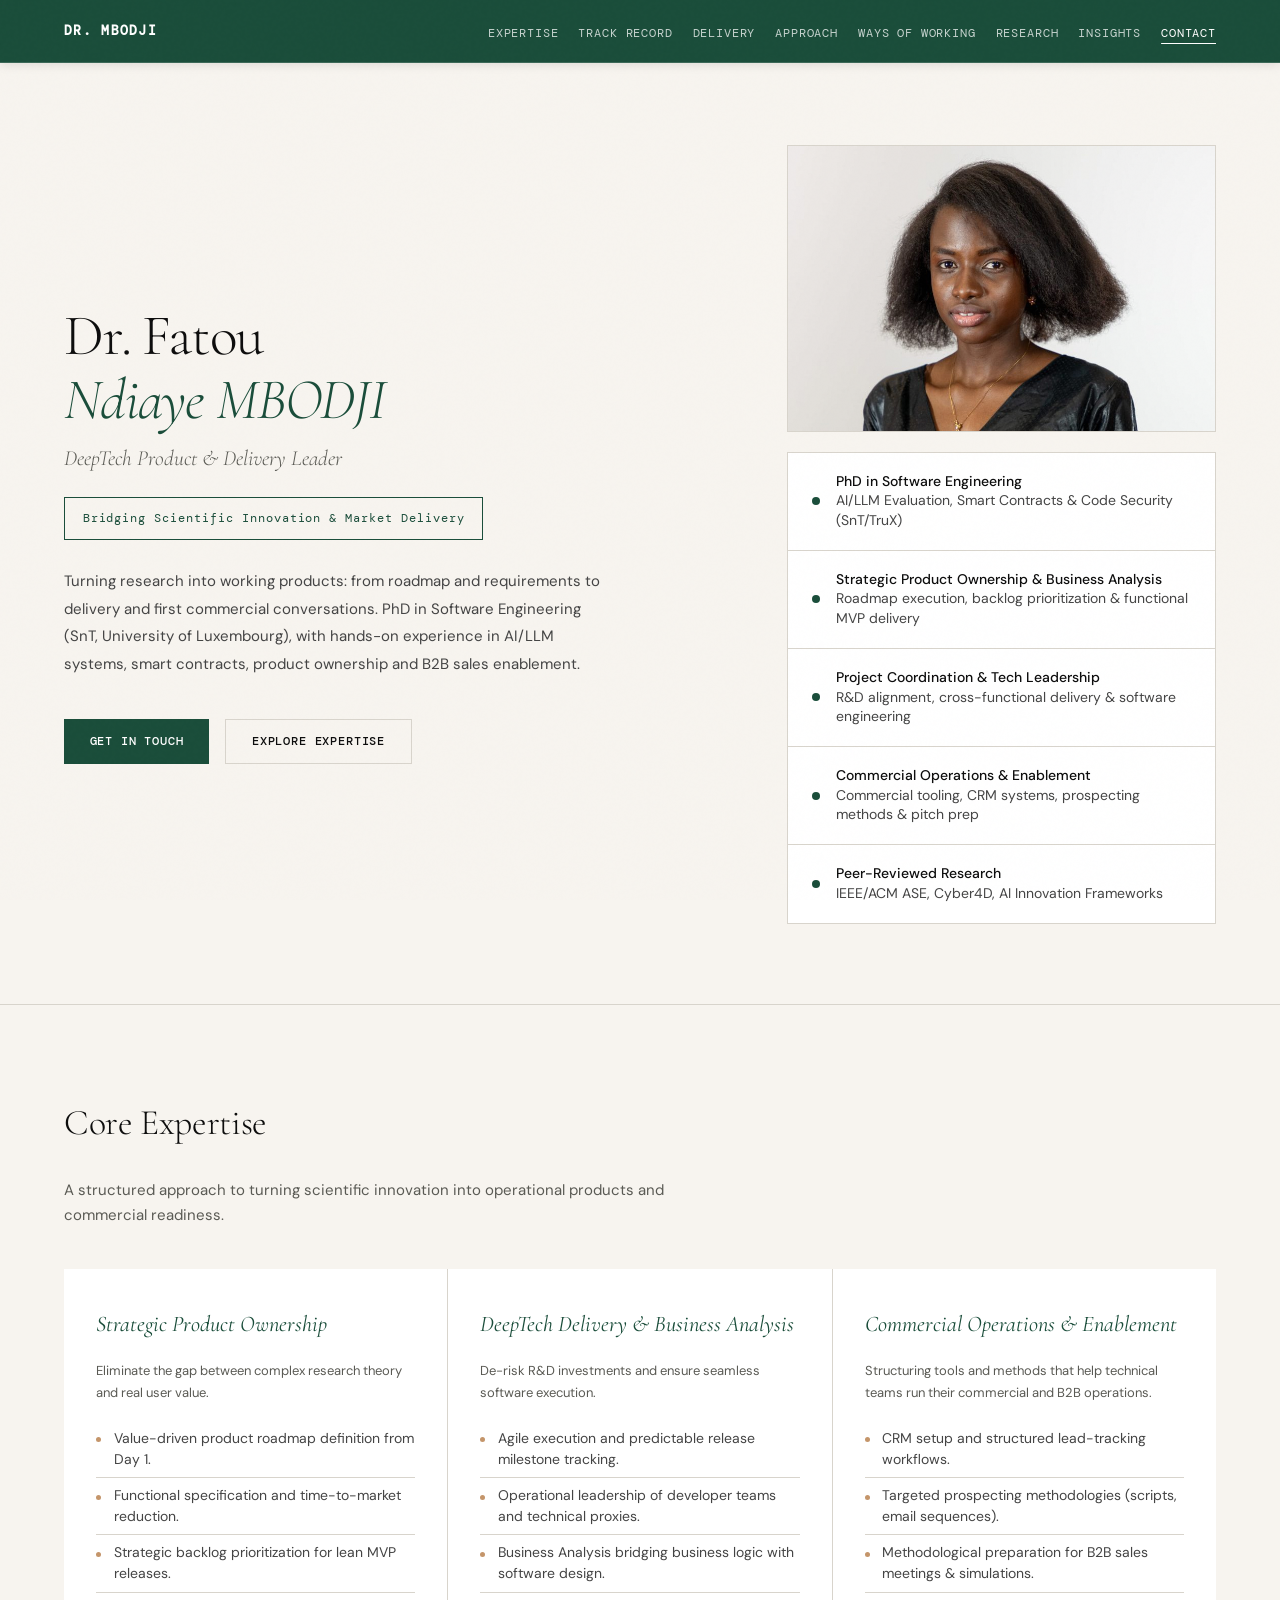
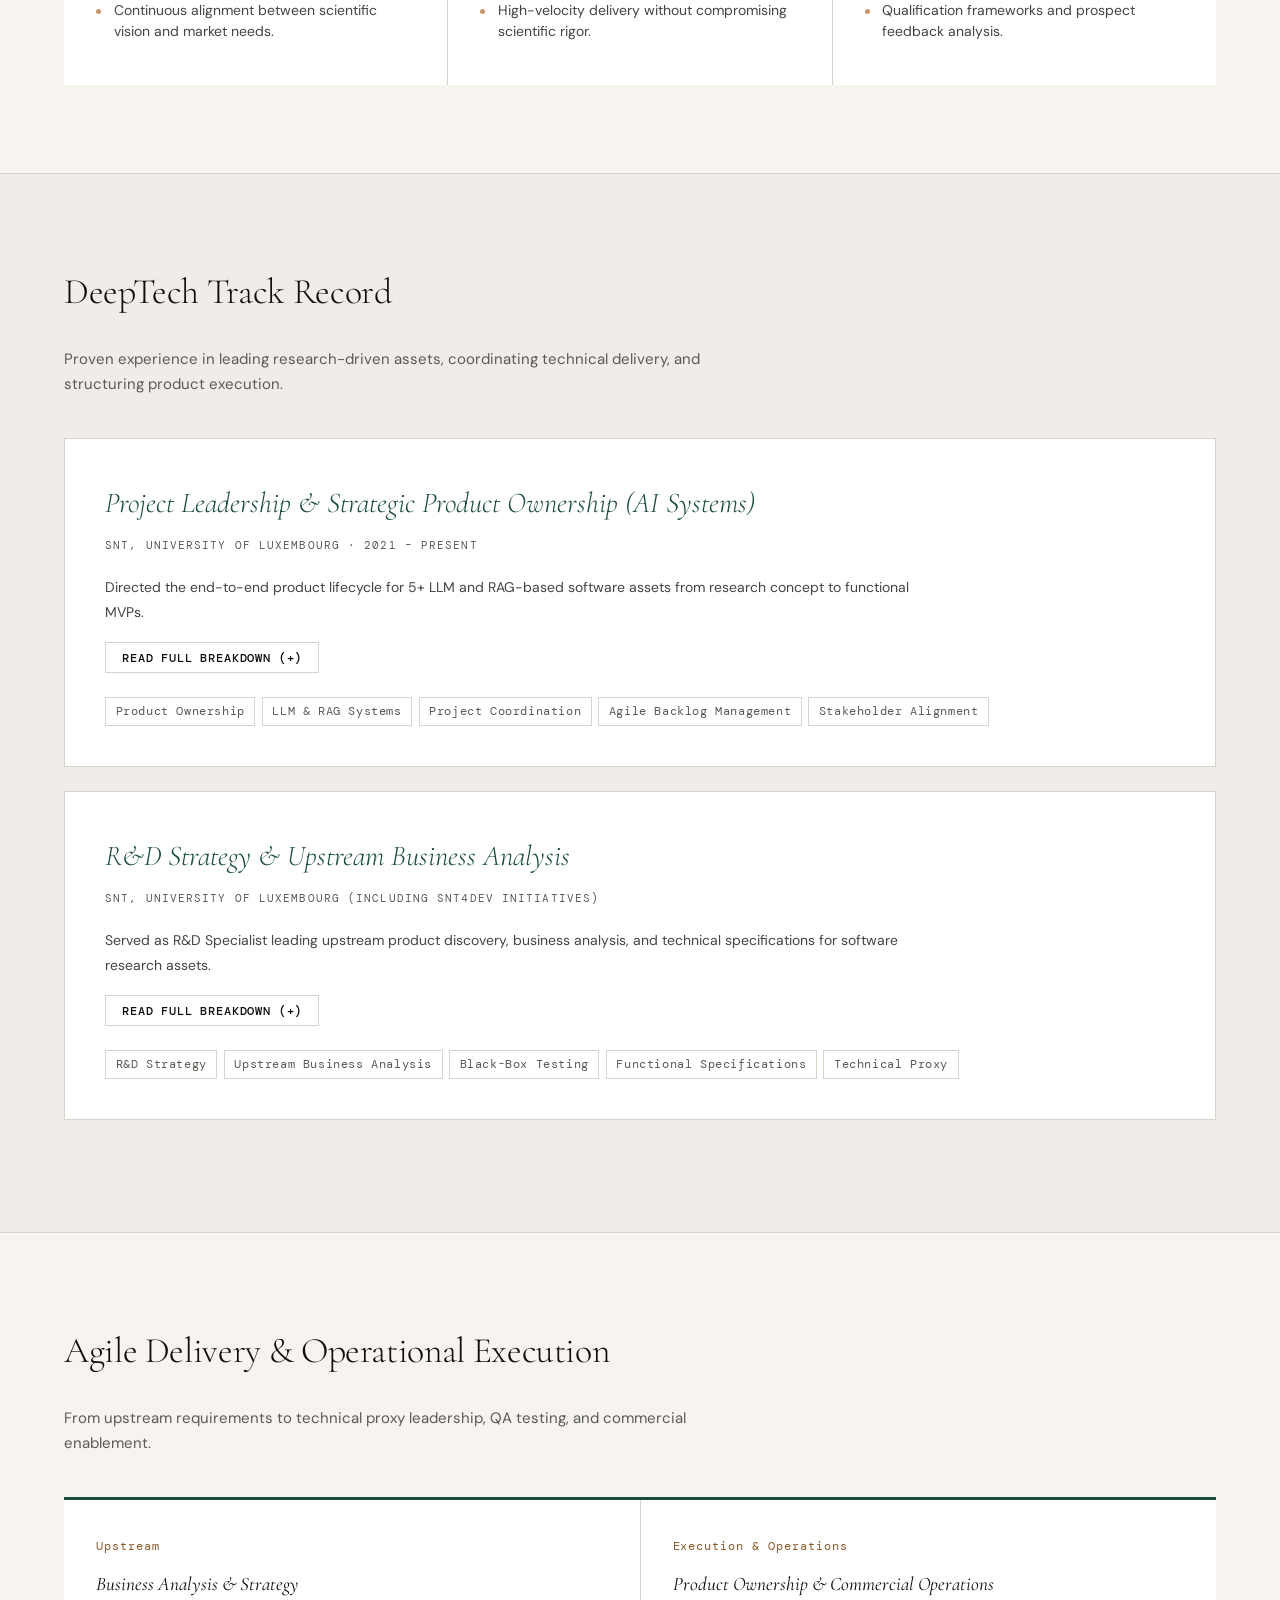
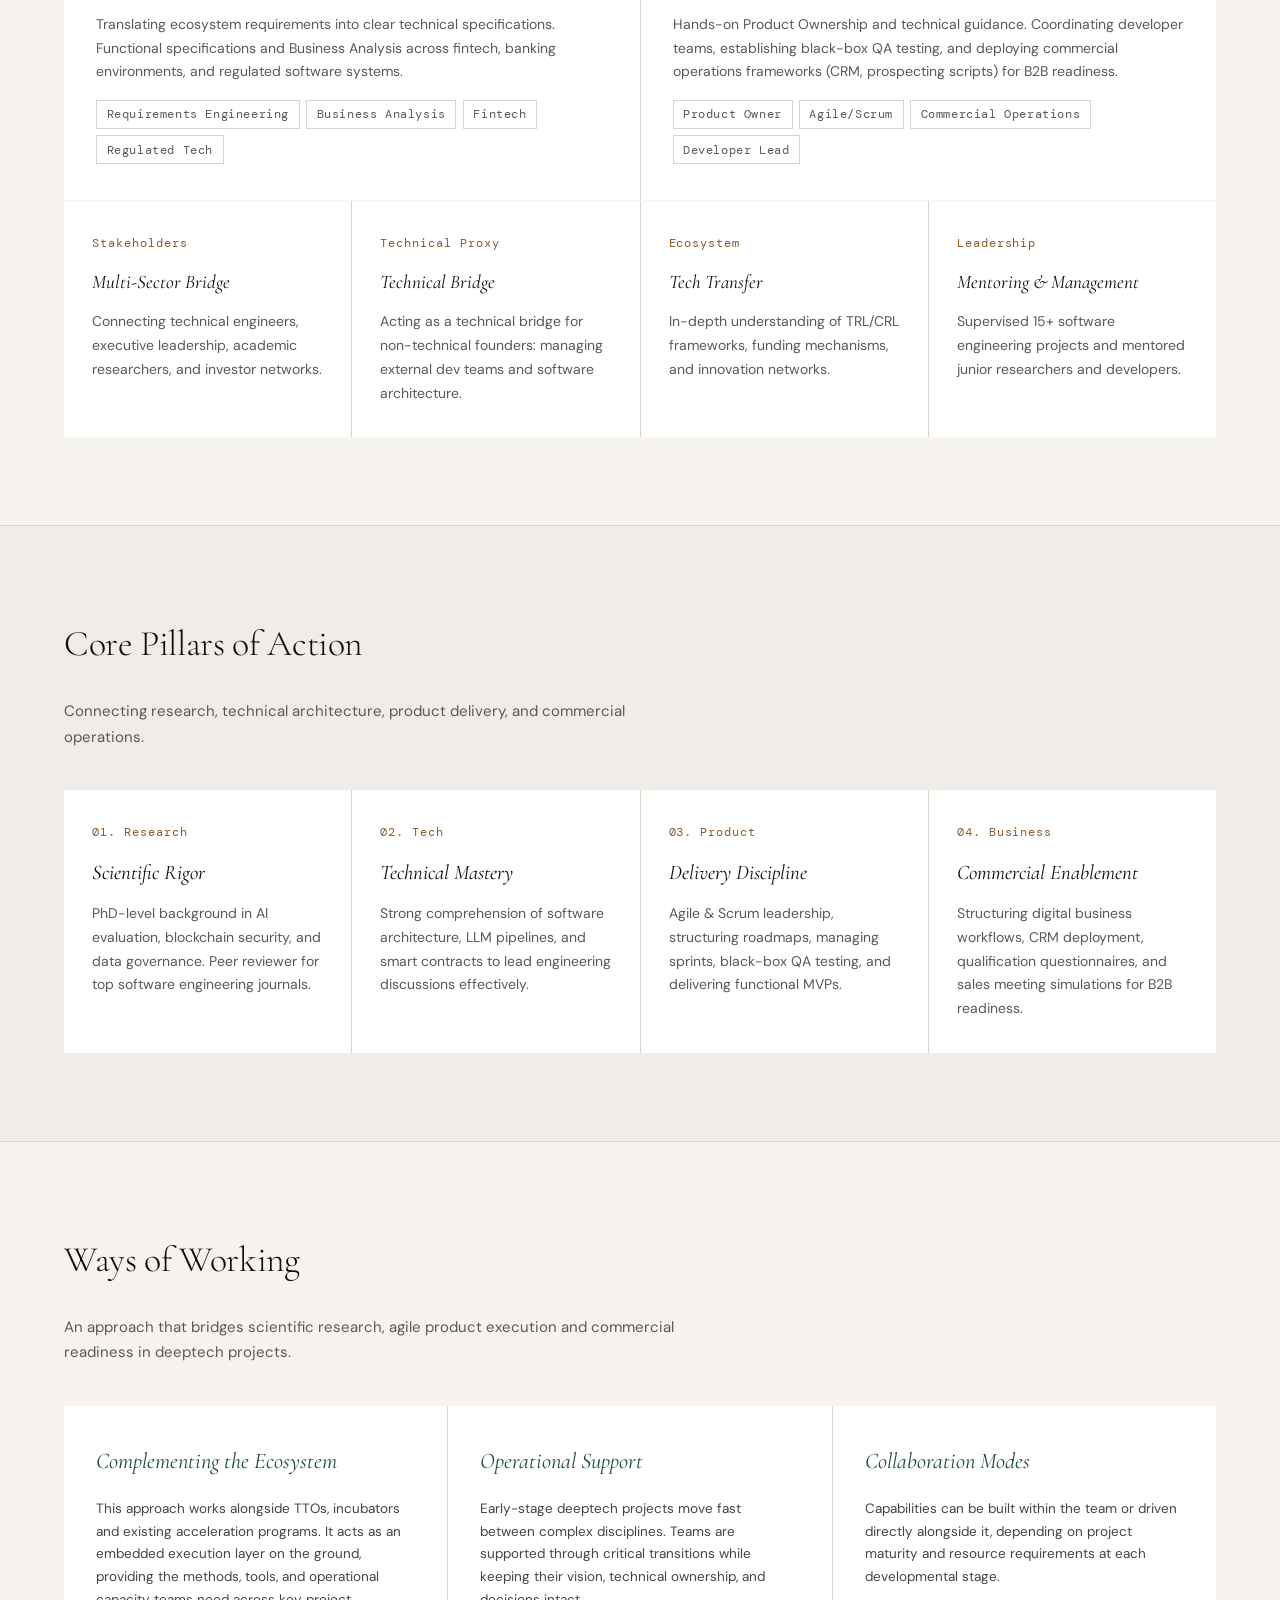
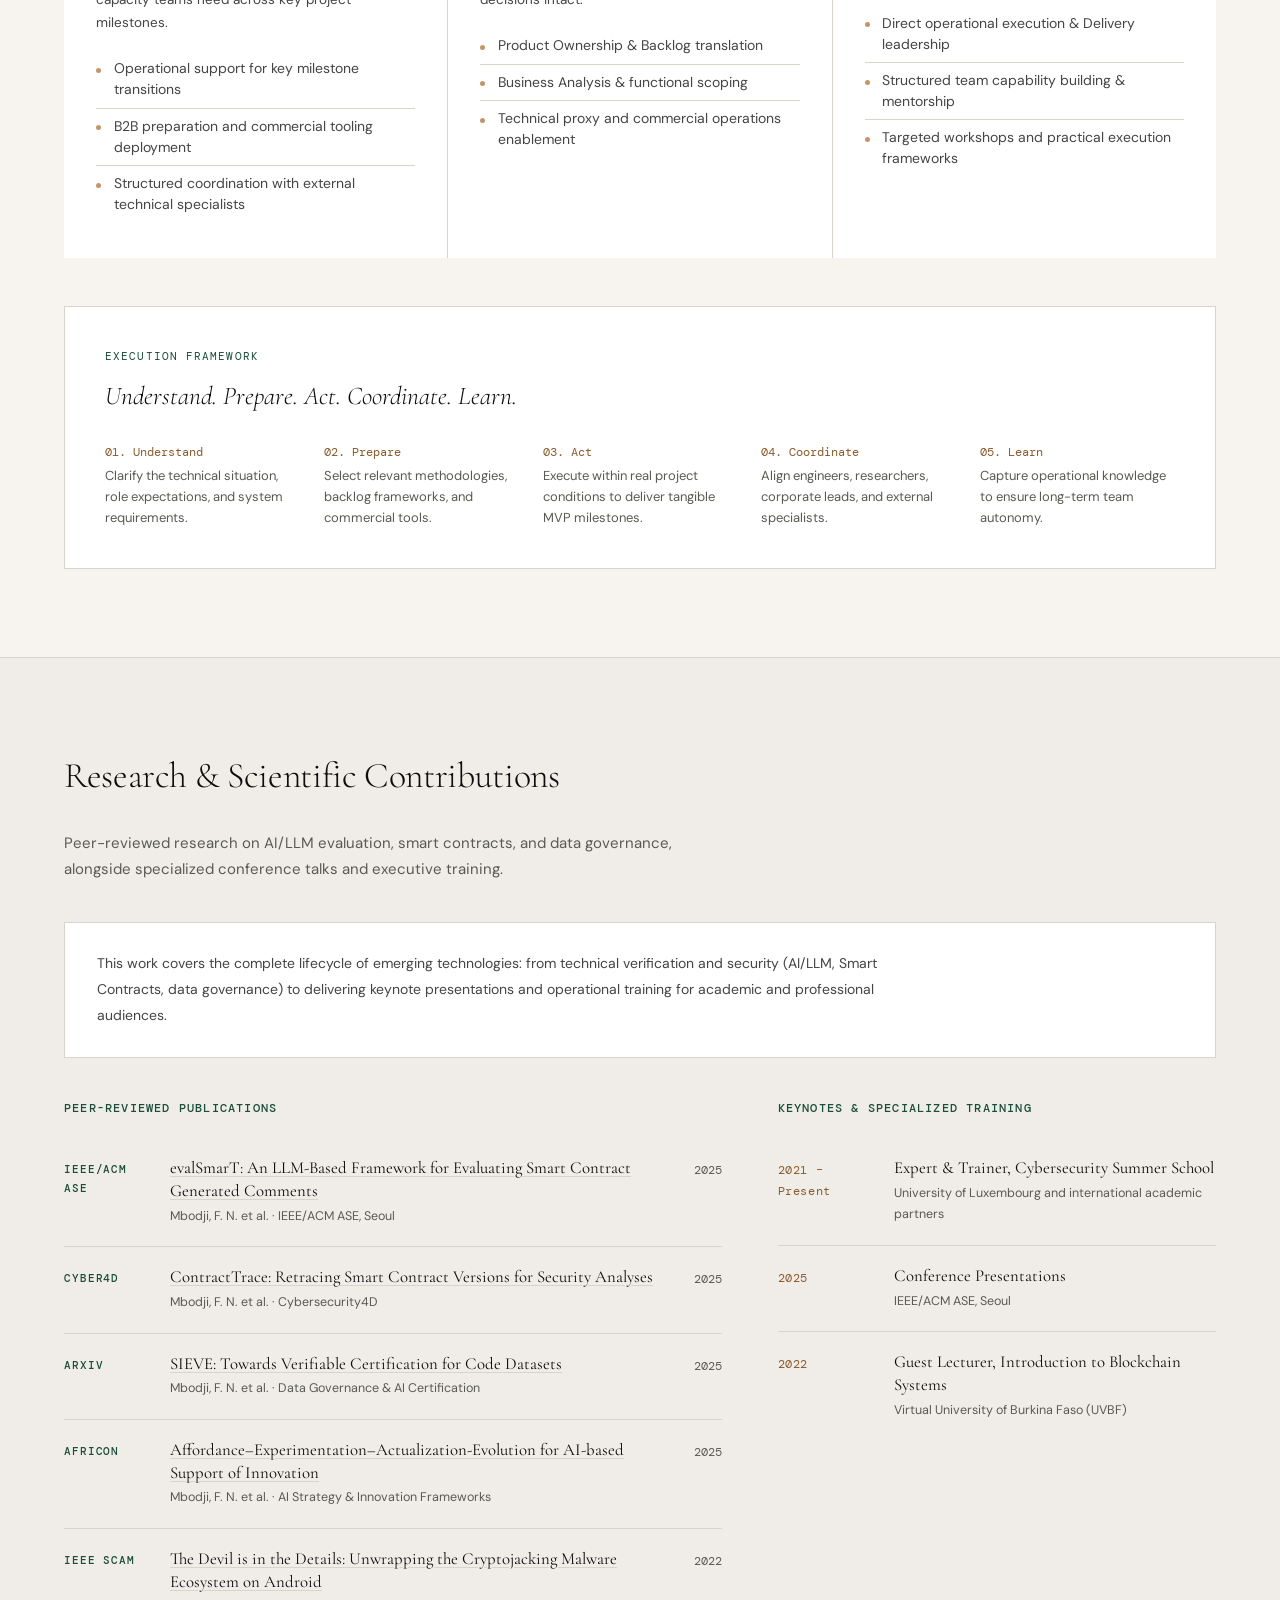
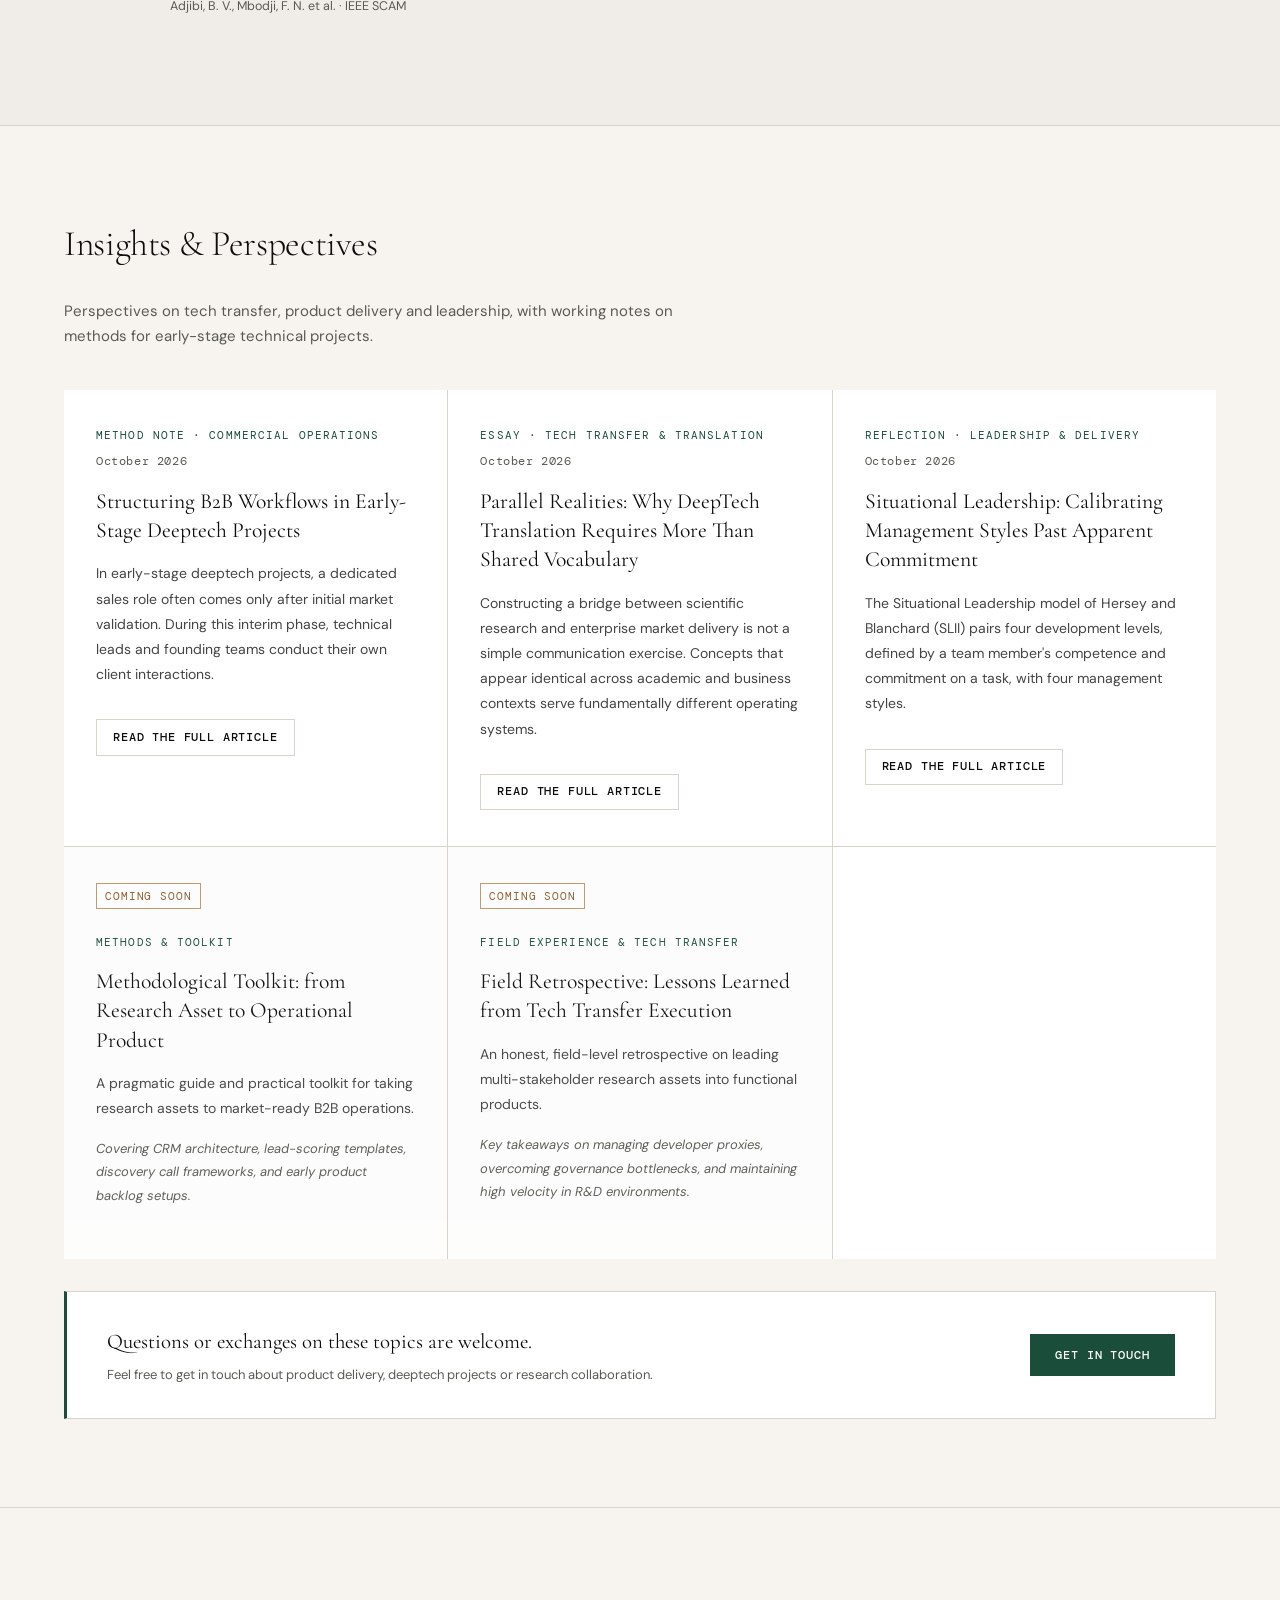
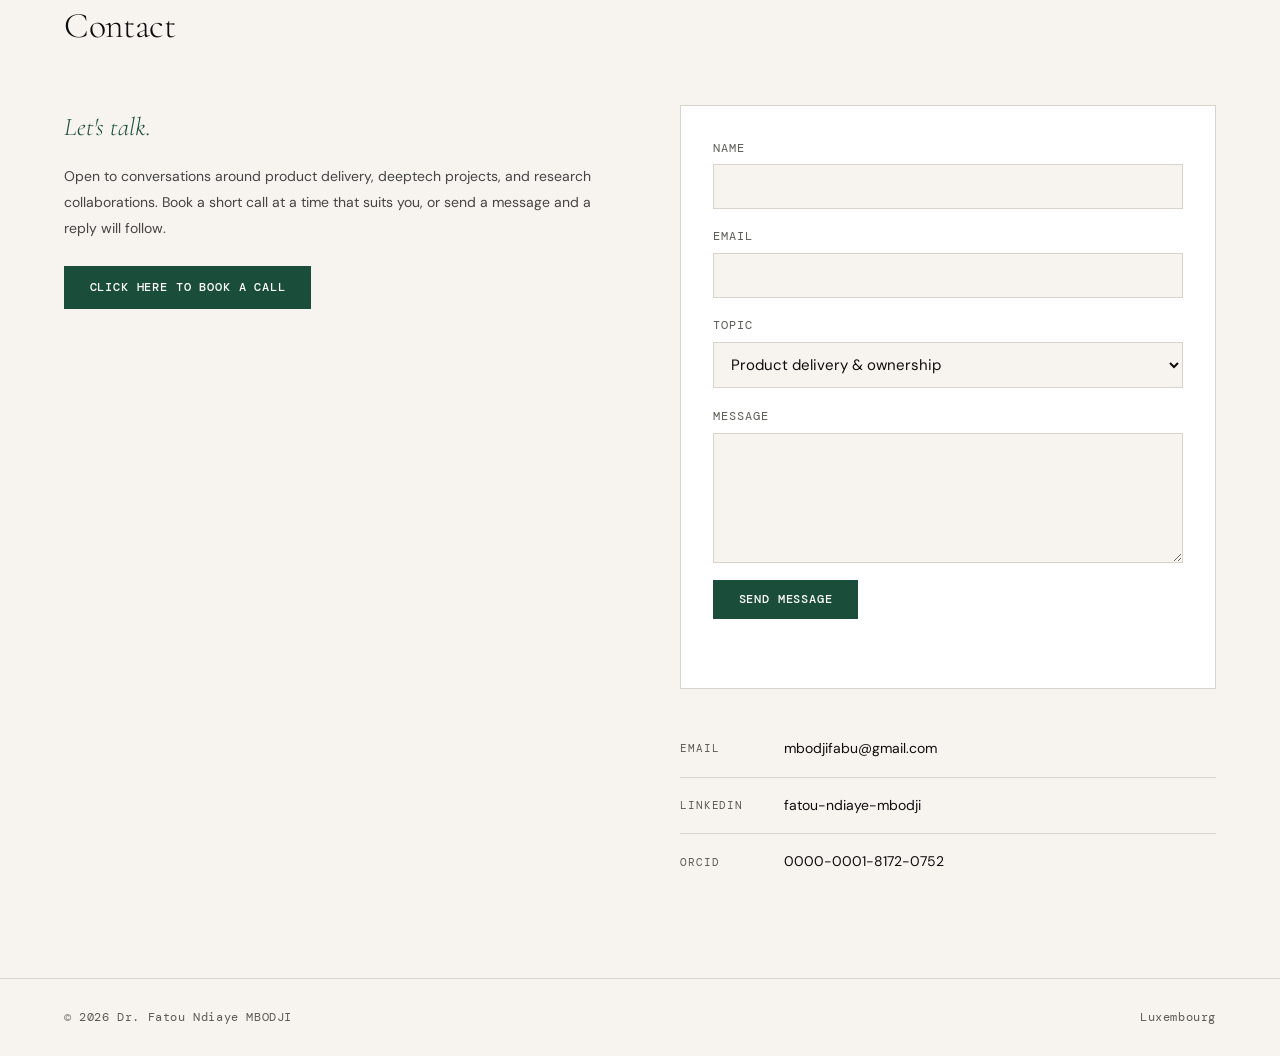
==== commit 2208e6a3: "links of research papers" ====
--- a/index.html
+++ b/index.html
@@ -399,12 +399,12 @@
       <div class="pub-list">
         <div class="pub-item">
           <div class="pub-venue">IEEE/ACM ASE</div>
-          <div><div class="pub-title"><a class="pub-link" href="https://arxiv.org/abs/2507.20774" target="_blank" rel="noopener">evalSmarT: An LLM-Based Framework for Evaluating Smart Contract Generated Comments</a></div><div class="pub-meta">Mbodji, F. N. et al. · IEEE/ACM ASE, Seoul</div></div>
+          <div><div class="pub-title"><a class="pub-link" href="https://orbilu.uni.lu/bitstream/10993/66113/1/2507.20774v1.pdf" target="_blank" rel="noopener">evalSmarT: An LLM-Based Framework for Evaluating Smart Contract Generated Comments</a></div><div class="pub-meta">Mbodji, F. N. et al. · IEEE/ACM ASE, Seoul</div></div>
           <div class="pub-year">2025</div>
         </div>
         <div class="pub-item">
           <div class="pub-venue">Cyber4D</div>
-          <div><div class="pub-title"><a class="pub-link" href="https://arxiv.org/abs/2412.20866" target="_blank" rel="noopener">ContractTrace: Retracing Smart Contract Versions for Security Analyses</a></div><div class="pub-meta">Mbodji, F. N. et al. · Cybersecurity4D</div></div>
+          <div><div class="pub-title"><a class="pub-link" href="https://orbilu.uni.lu/bitstream/10993/66099/1/ContractTrace_C4D.pdf" target="_blank" rel="noopener">ContractTrace: Retracing Smart Contract Versions for Security Analyses</a></div><div class="pub-meta">Mbodji, F. N. et al. · Cybersecurity4D</div></div>
           <div class="pub-year">2025</div>
         </div>
         <div class="pub-item">
@@ -413,13 +413,13 @@
           <div class="pub-year">2025</div>
         </div>
         <div class="pub-item">
-          <div class="pub-venue">Research Paper</div>
-          <div><div class="pub-title">Affordance–Experimentation–Actualization-Evolution for AI-based Support of Innovation</div><div class="pub-meta">Mbodji, F. N. et al. · AI Strategy & Innovation Frameworks</div></div>
-          <div class="pub-year">2024</div>
+          <div class="pub-venue">Africon</div>
+          <div><div class="pub-title"><a class="pub-link" href="https://orbilu.uni.lu/bitstream/10993/66915/1/2%2aAE.pdf" target="_blank" rel="noopener"> Affordance–Experimentation–Actualization-Evolution for AI-based Support of Innovation</a></div><div class="pub-meta">Mbodji, F. N. et al. · AI Strategy & Innovation Frameworks</div></div>
+          <div class="pub-year">2025</div>
         </div>
         <div class="pub-item">
           <div class="pub-venue">IEEE SCAM</div>
-          <div><div class="pub-title"><a class="pub-link" href="https://doi.org/10.1109/SCAM55253.2022.00023" target="_blank" rel="noopener">The Devil is in the Details: Unwrapping the Cryptojacking Malware Ecosystem on Android</a></div><div class="pub-meta">Adjibi, B. V., Mbodji, F. N. et al. · IEEE SCAM</div></div>
+          <div><div class="pub-title"><a class="pub-link" href="https://orbilu.uni.lu/bitstream/10993/54308/1/Cryptojacking.pdf" target="_blank" rel="noopener">The Devil is in the Details: Unwrapping the Cryptojacking Malware Ecosystem on Android</a></div><div class="pub-meta">Adjibi, B. V., Mbodji, F. N. et al. · IEEE SCAM</div></div>
           <div class="pub-year">2022</div>
         </div>
       </div>
@@ -554,6 +554,7 @@
       <div class="contact-links">
         <a href="mailto:mbodjifabu@gmail.com" class="c-link"><span class="c-label">Email</span><span class="c-val">mbodjifabu@gmail.com</span></a>
         <a href="https://linkedin.com/in/fatou-ndiaye-mbodji-131728228" target="_blank" rel="noopener" class="c-link"><span class="c-label">LinkedIn</span><span class="c-val">fatou-ndiaye-mbodji</span></a>
+        <a href="https://orcid.org/0000-0001-8172-0752" target="_blank" rel="noopener" class="c-link"><span class="c-label">ORCID</span><span class="c-val">0000-0001-8172-0752</span></a>
       </div>
     </div>
   </div>
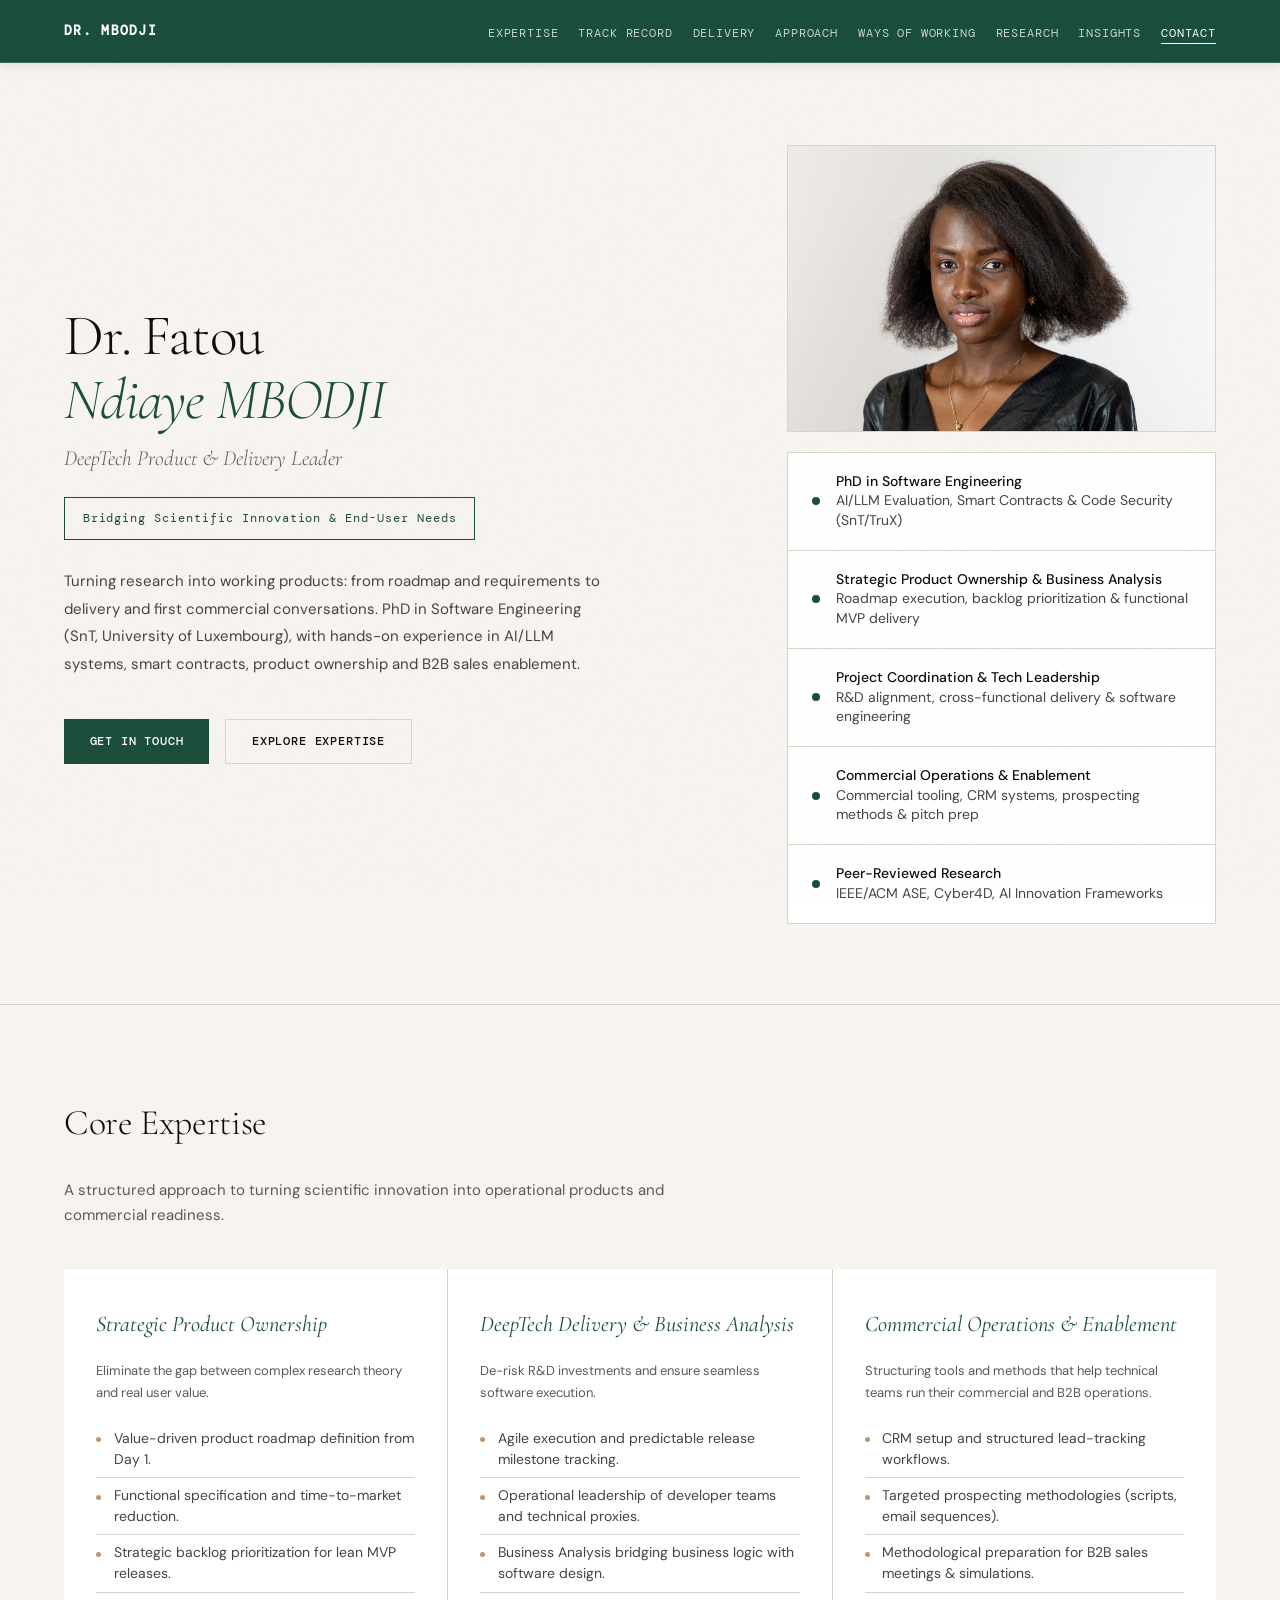
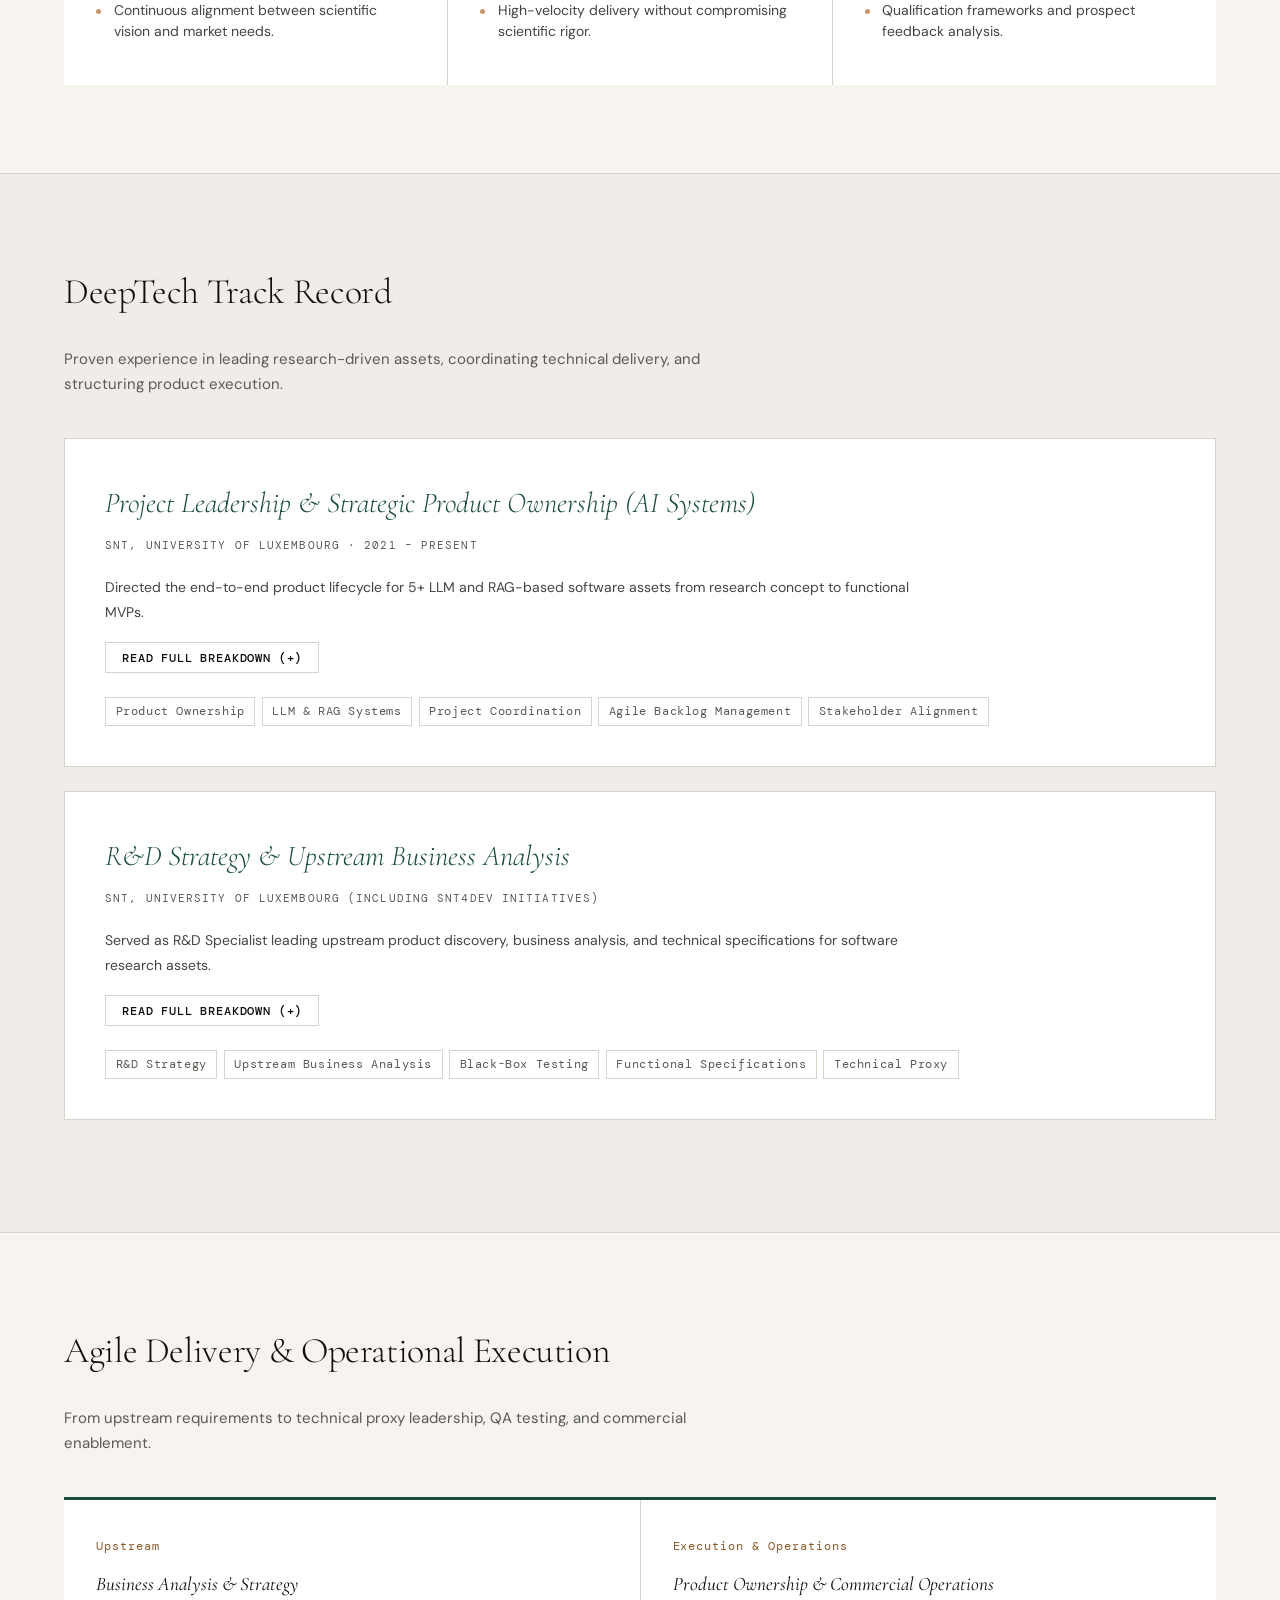
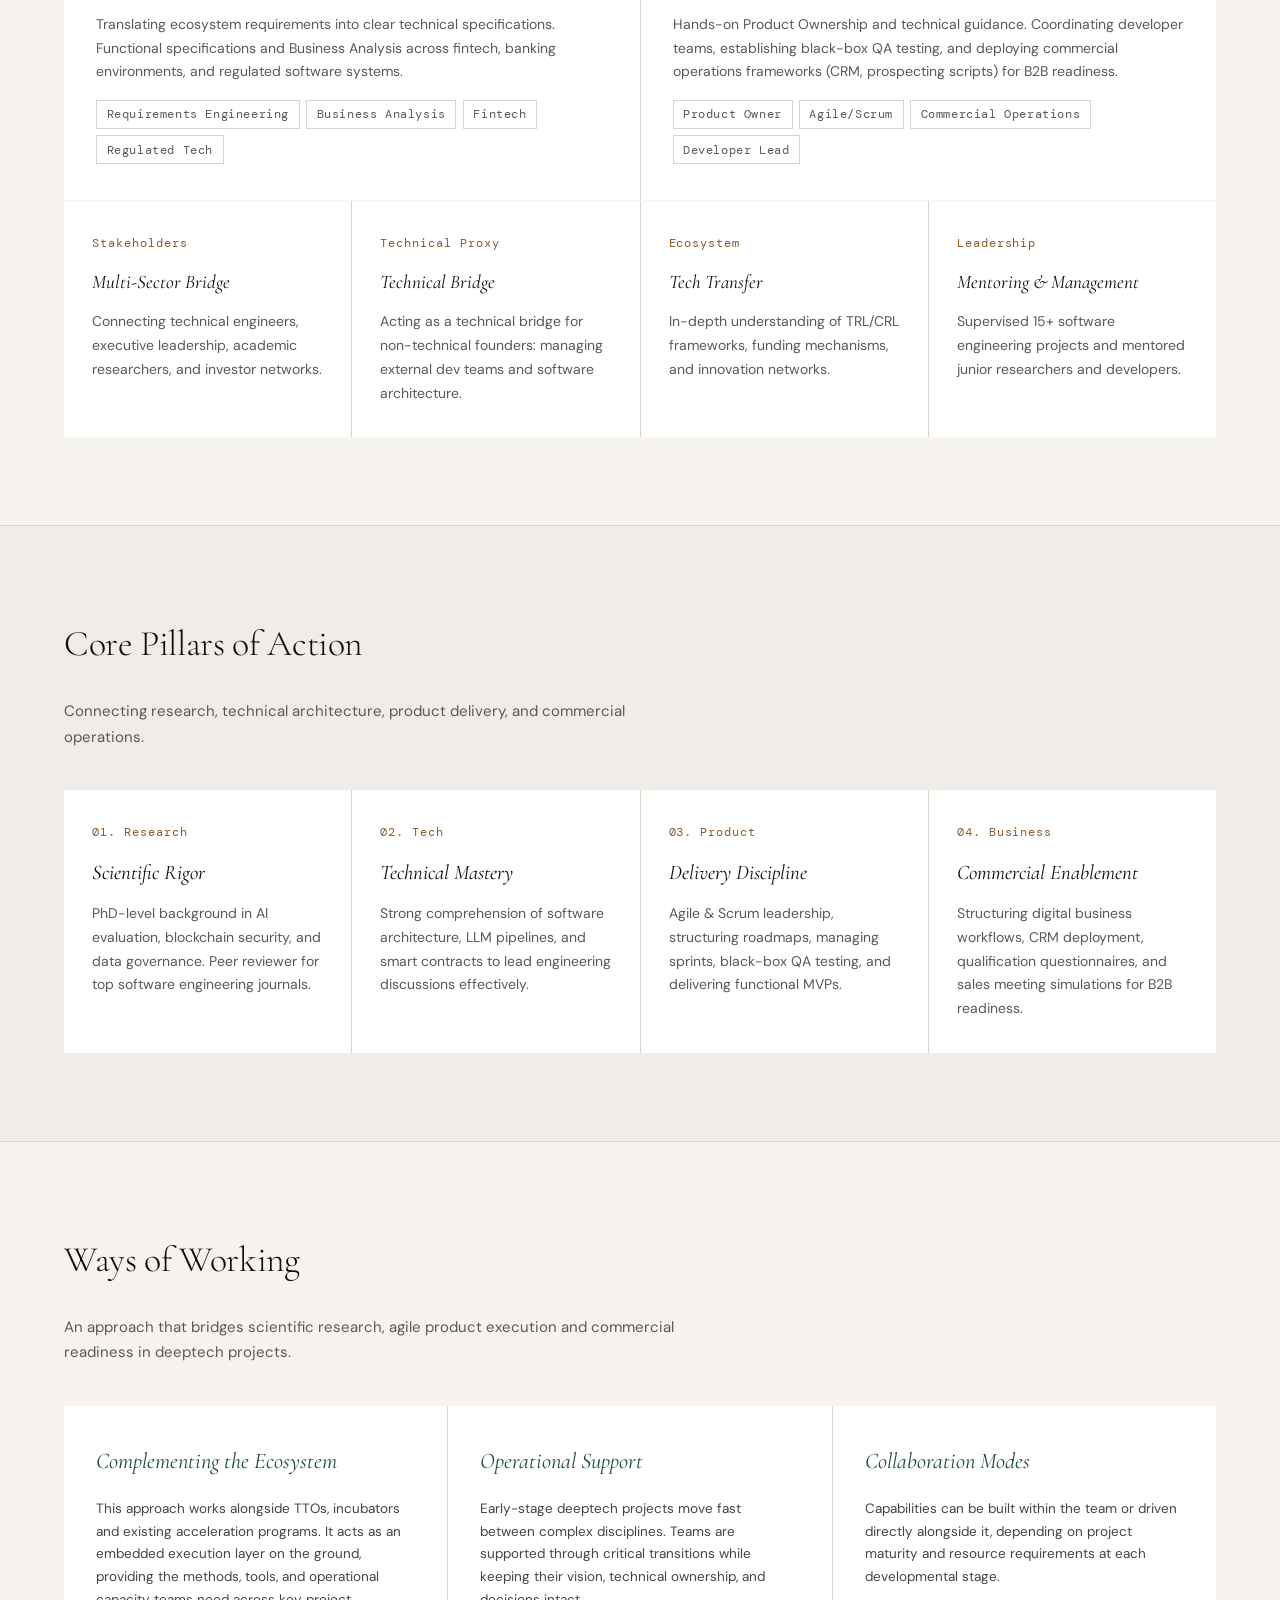
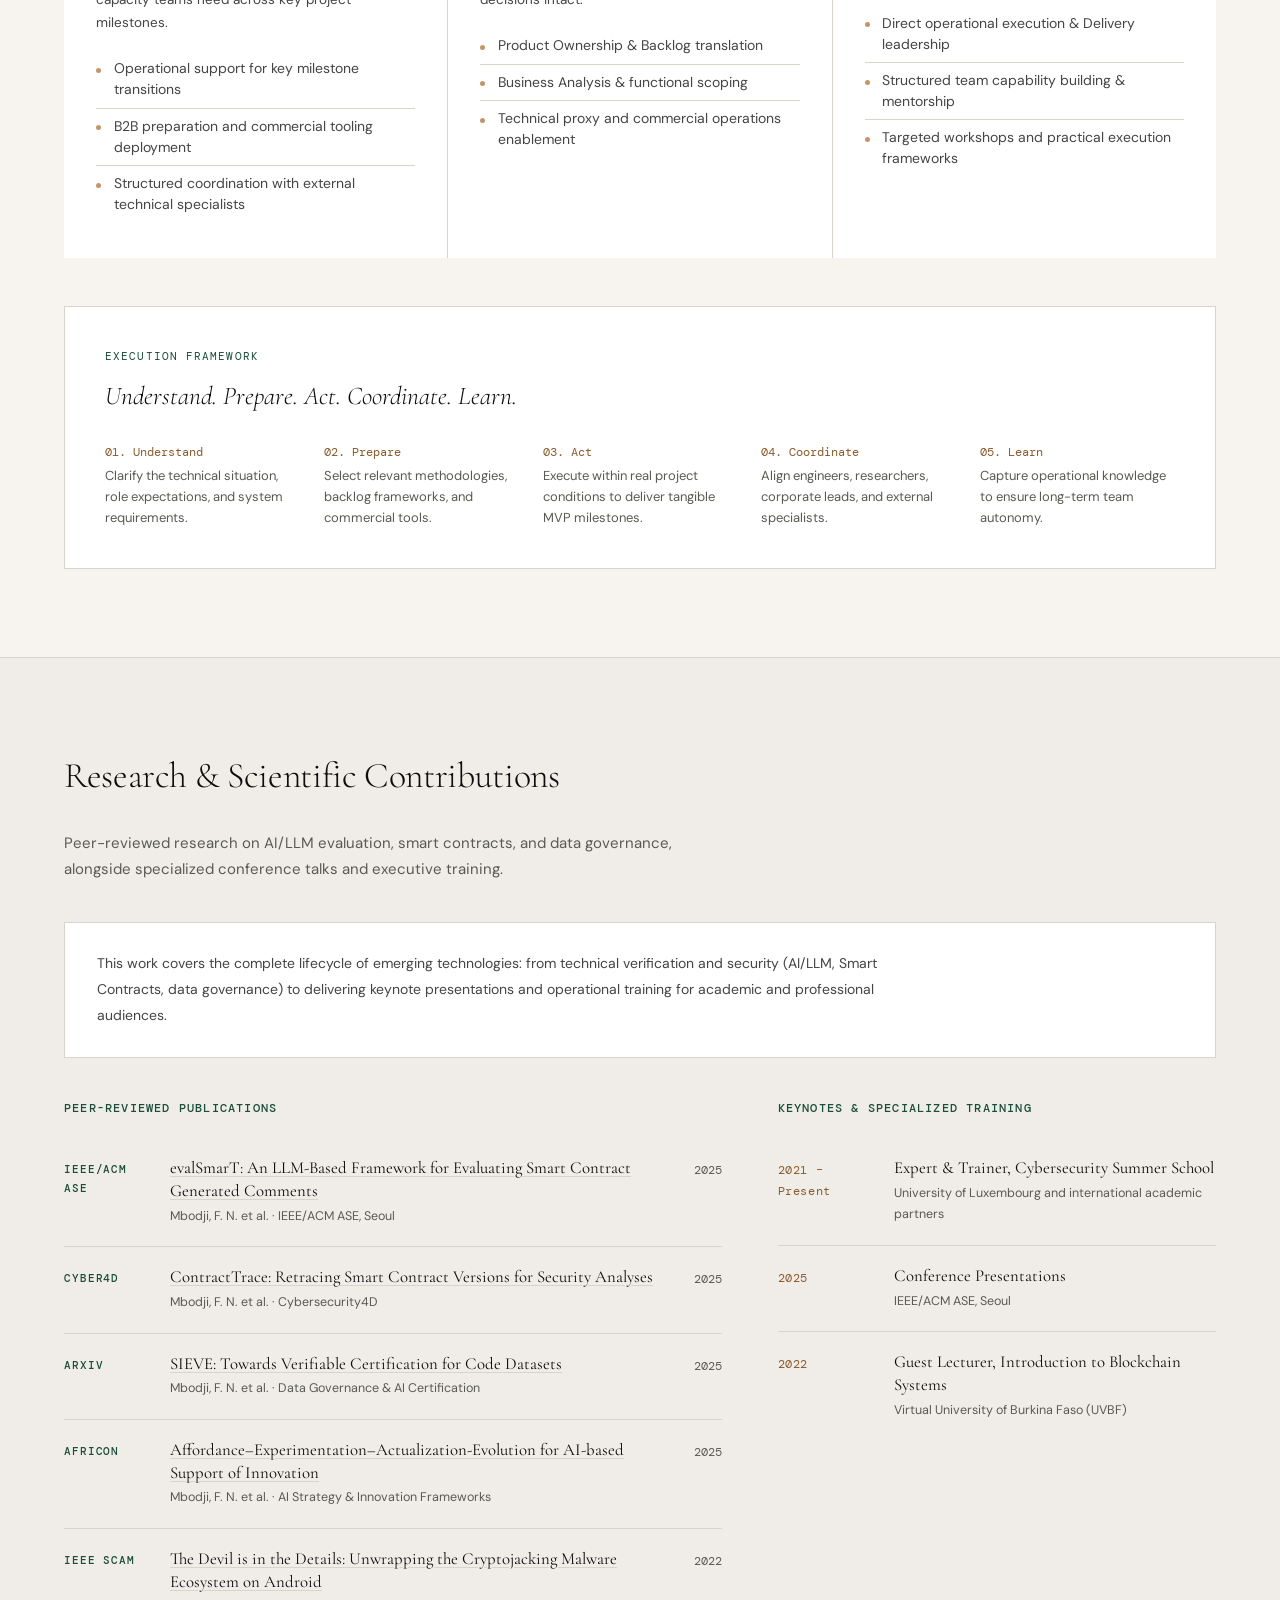
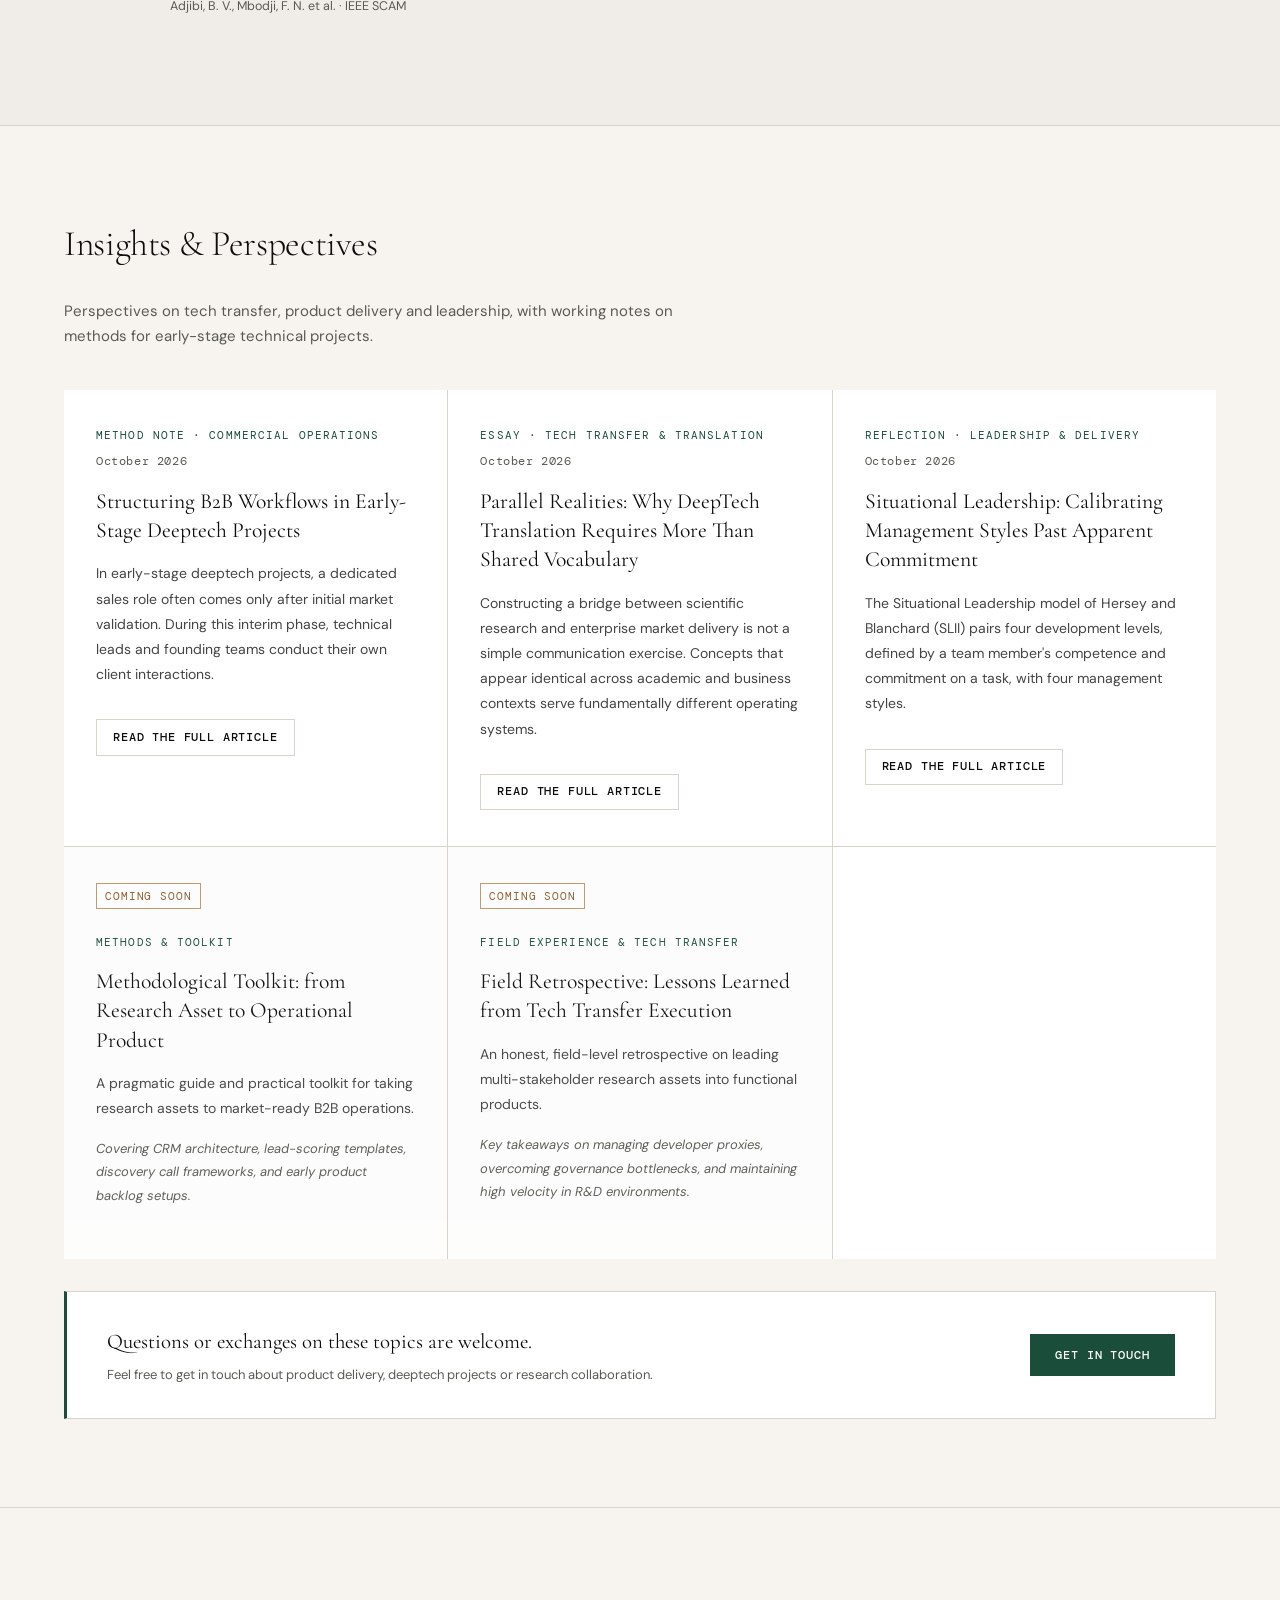
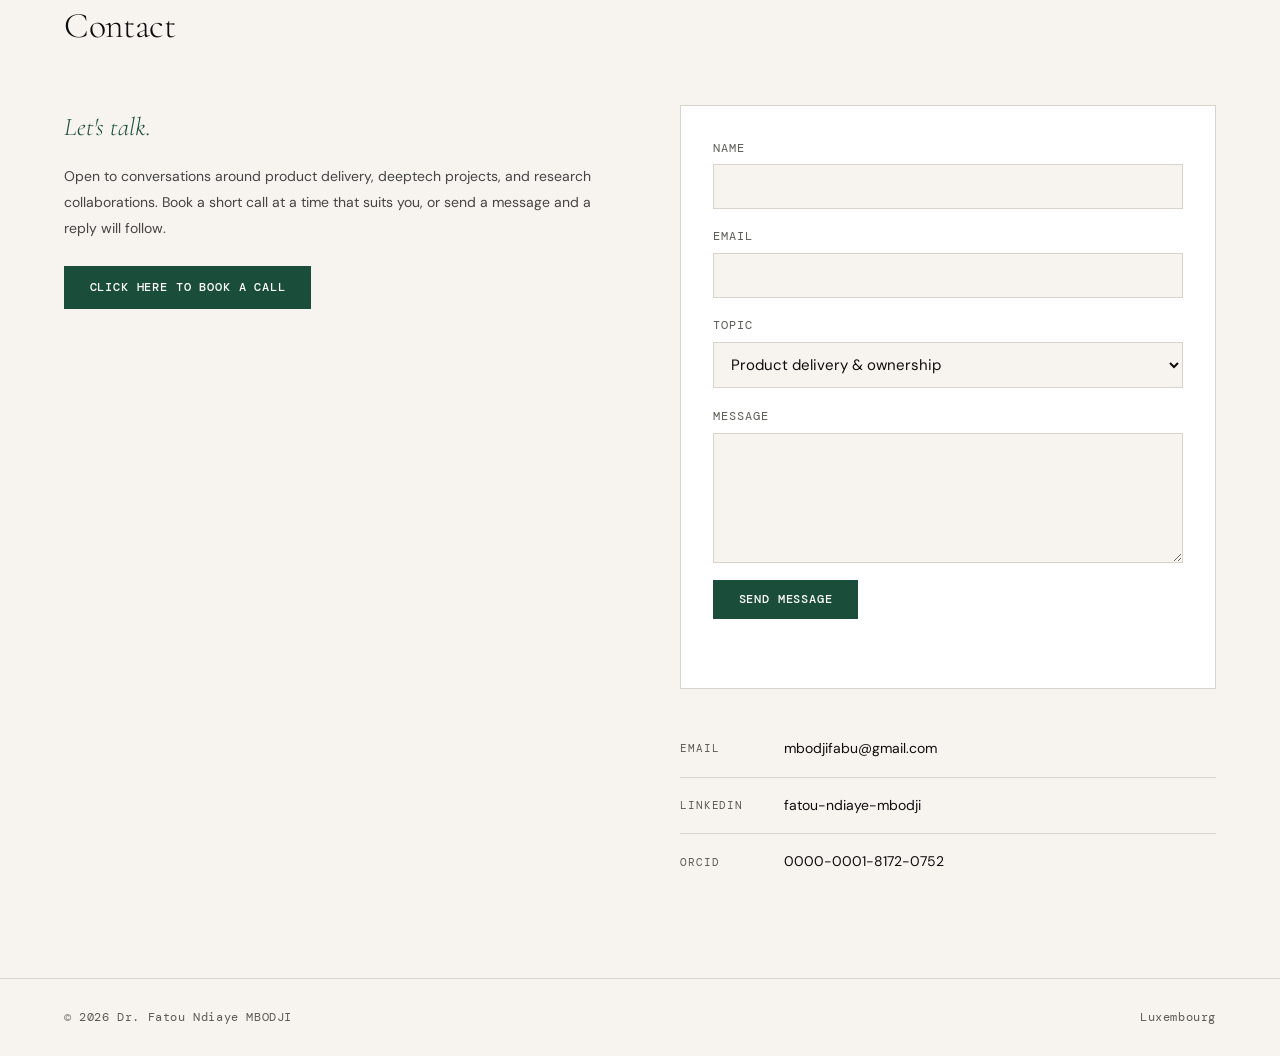
==== commit 473e9d87: "end user instead of market" ====
--- a/index.html
+++ b/index.html
@@ -133,7 +133,7 @@
   <div>
     <h1>Dr. Fatou<br><em>Ndiaye MBODJI</em></h1>
     <p class="hero-role">DeepTech Product & Delivery Leader</p>
-    <div class="hero-formula">Bridging Scientific Innovation & Market Delivery</div>
+    <div class="hero-formula">Bridging Scientific Innovation & End-User Needs</div>
     <p class="hero-desc">Turning research into working products: from roadmap and requirements to delivery and first commercial conversations. PhD in Software Engineering (SnT, University of Luxembourg), with hands-on experience in AI/LLM systems, smart contracts, product ownership and B2B sales enablement.</p>
     <div class="hero-actions">
       <a href="#contact" class="btn btn-primary">Get in Touch</a>
